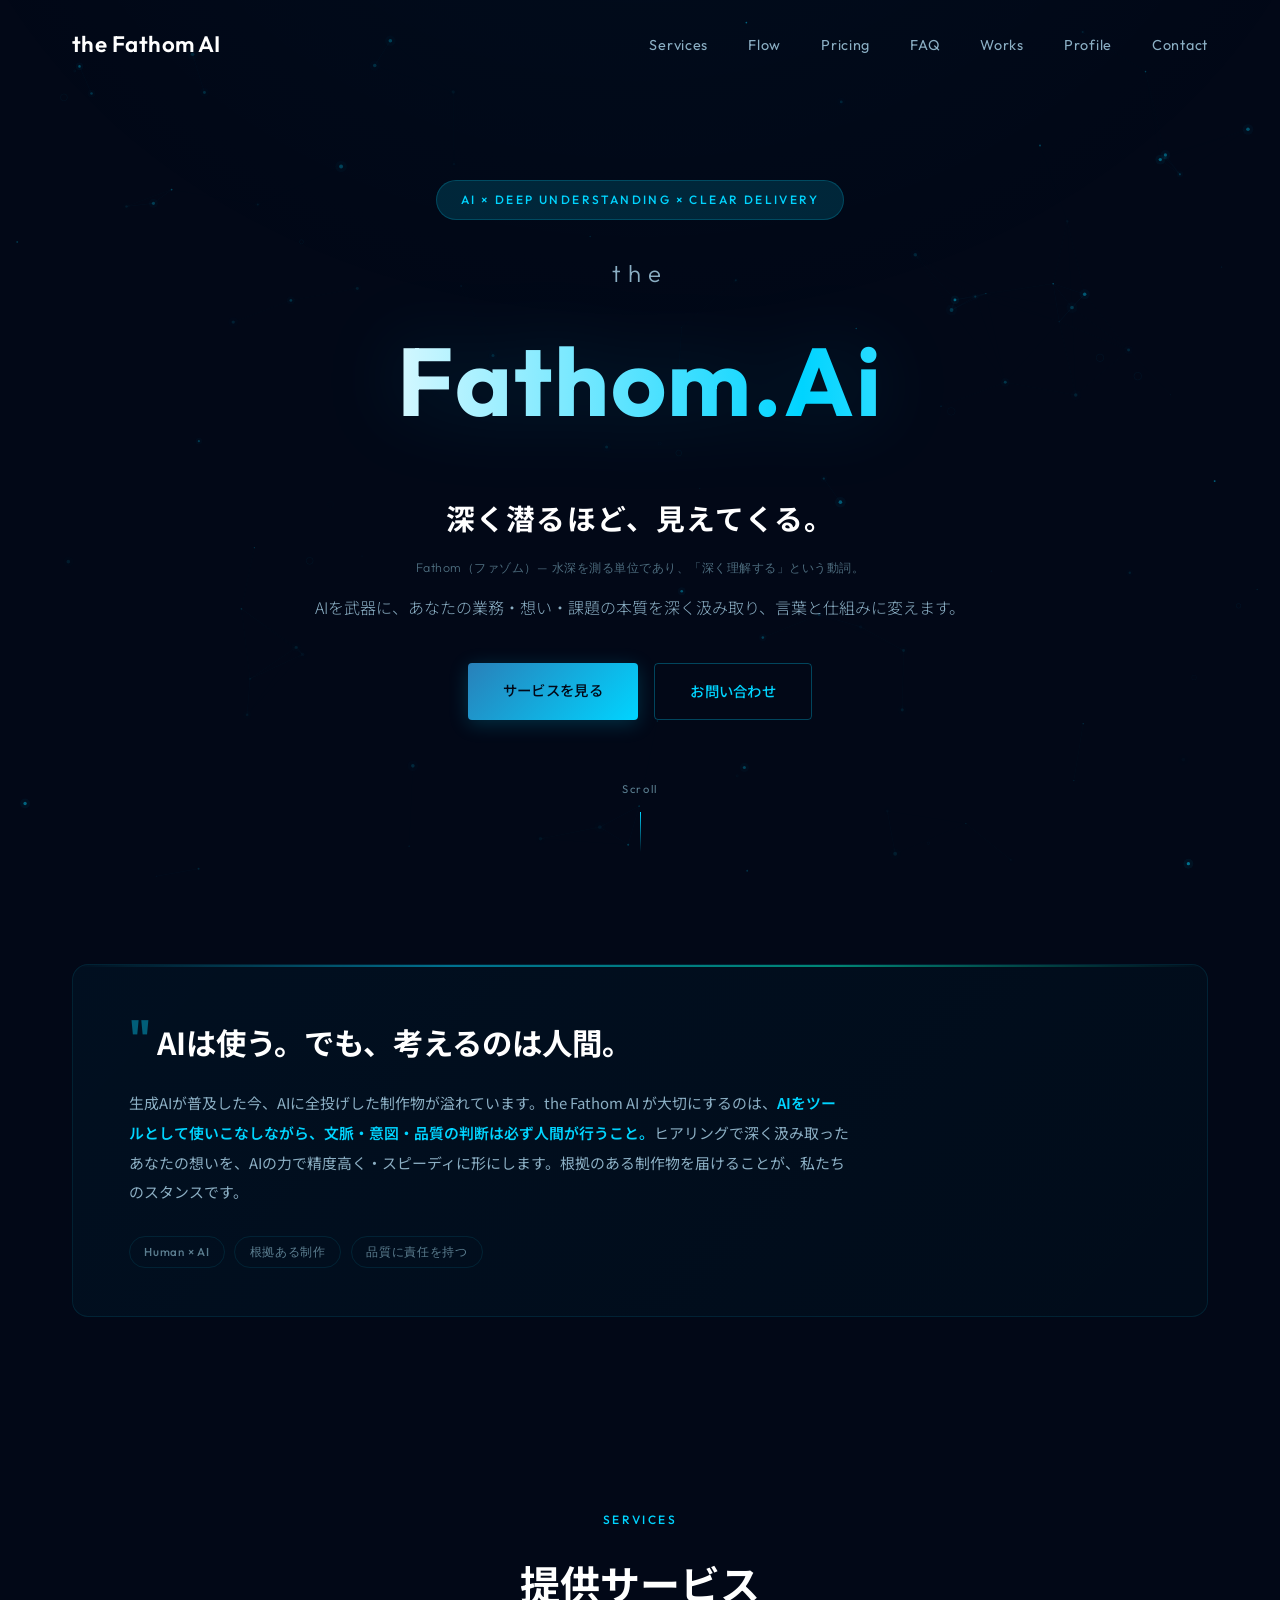
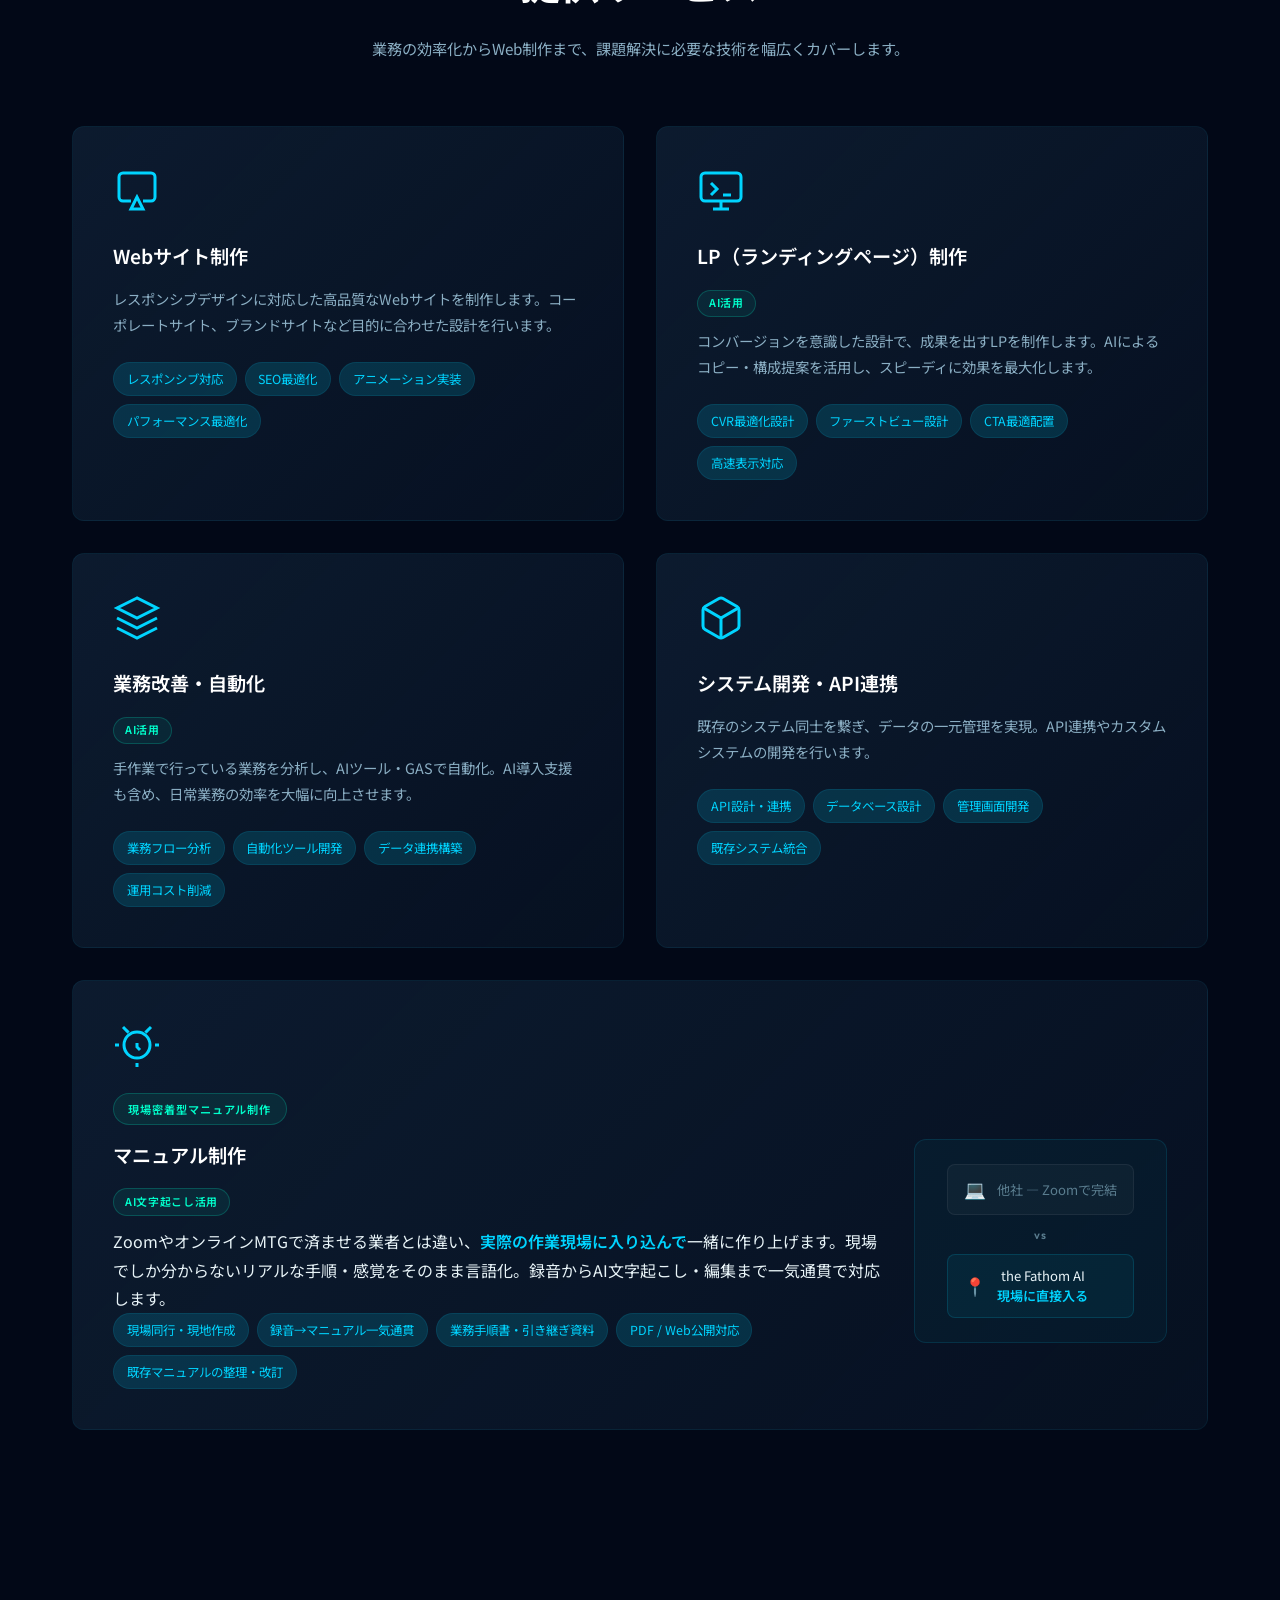
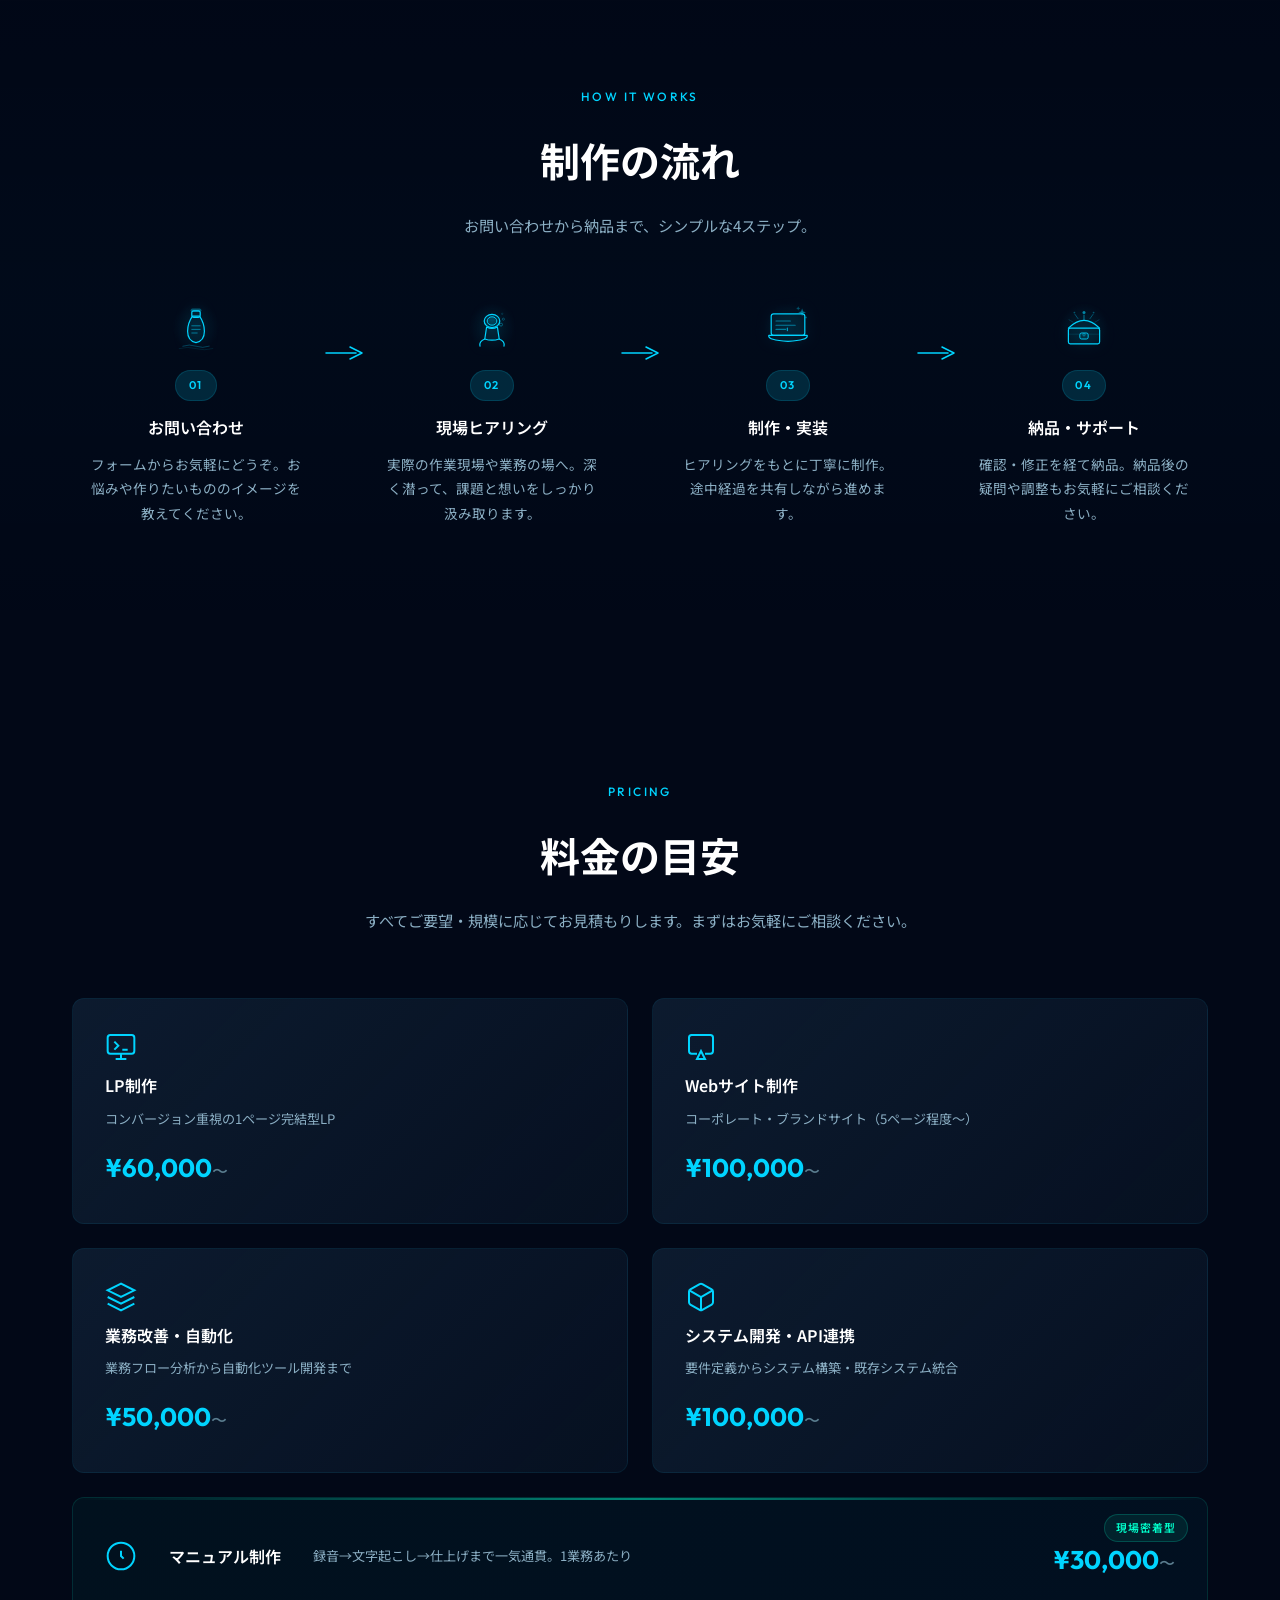
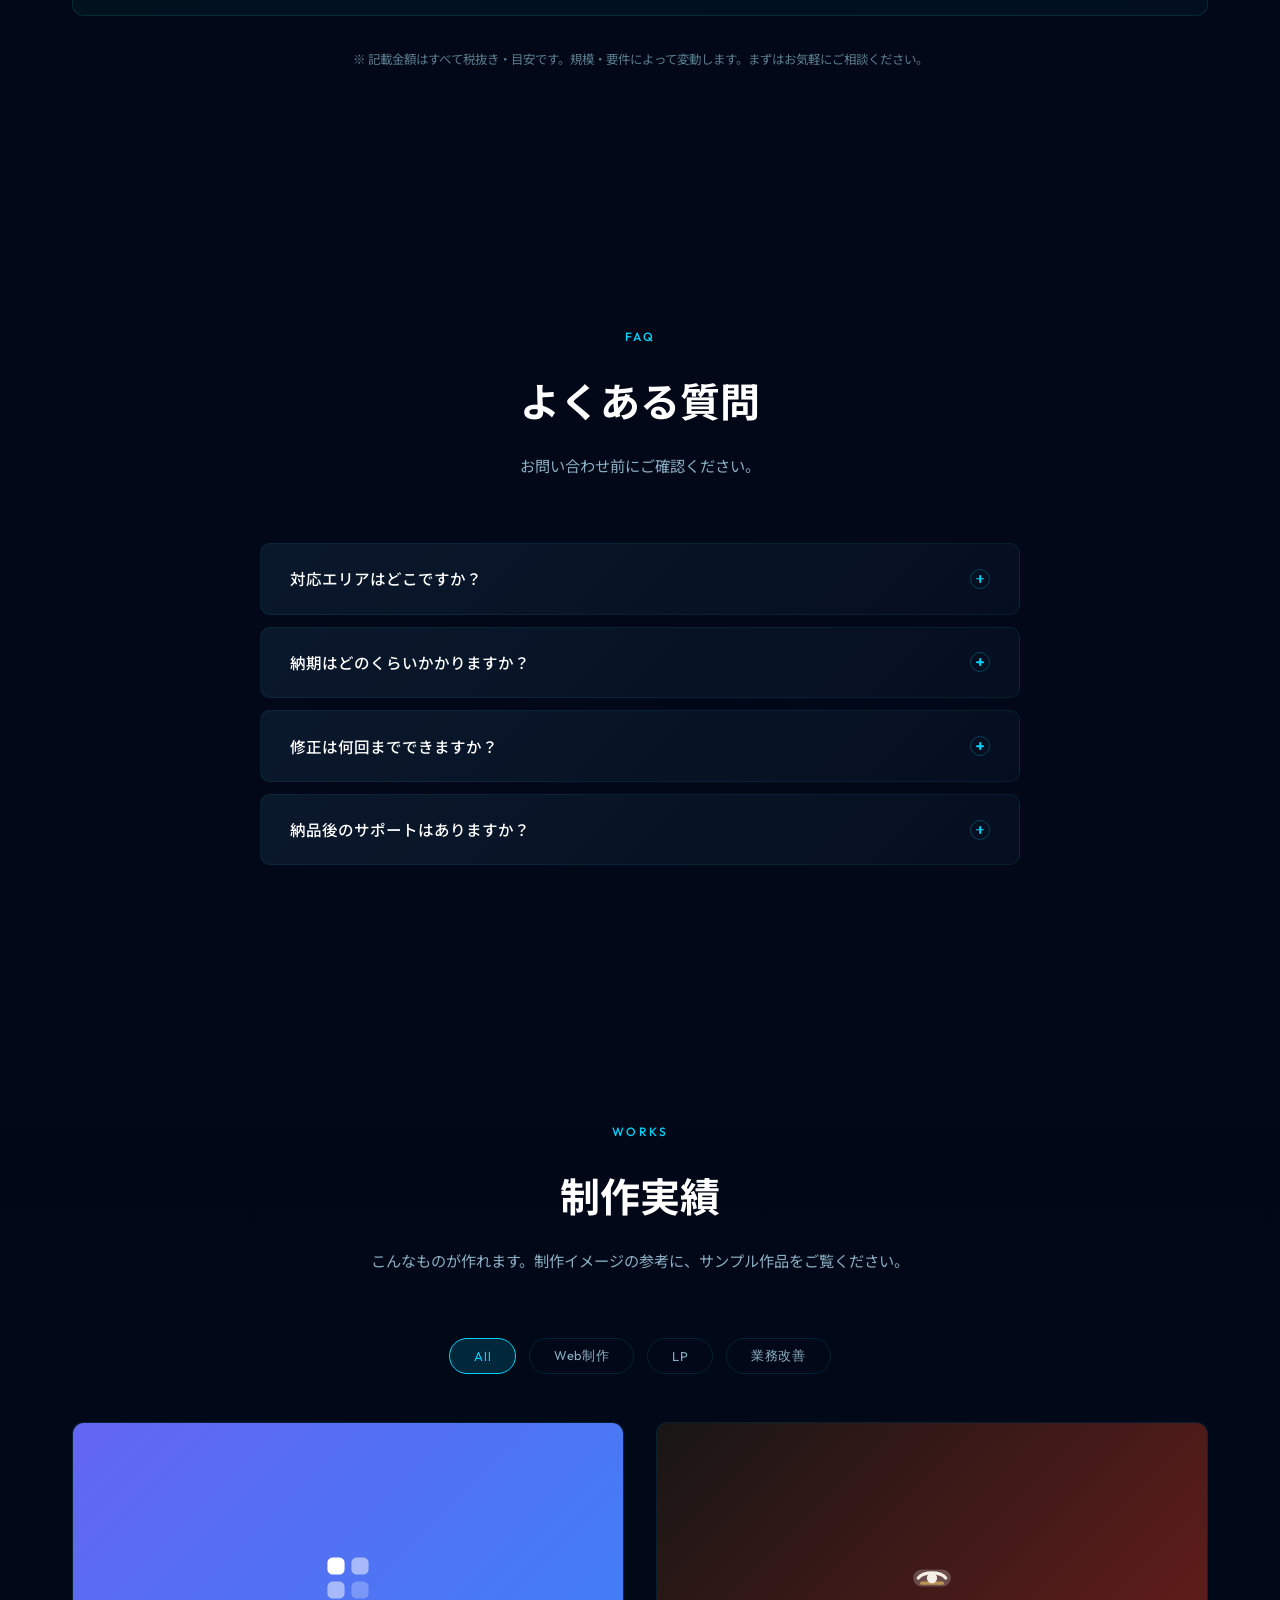
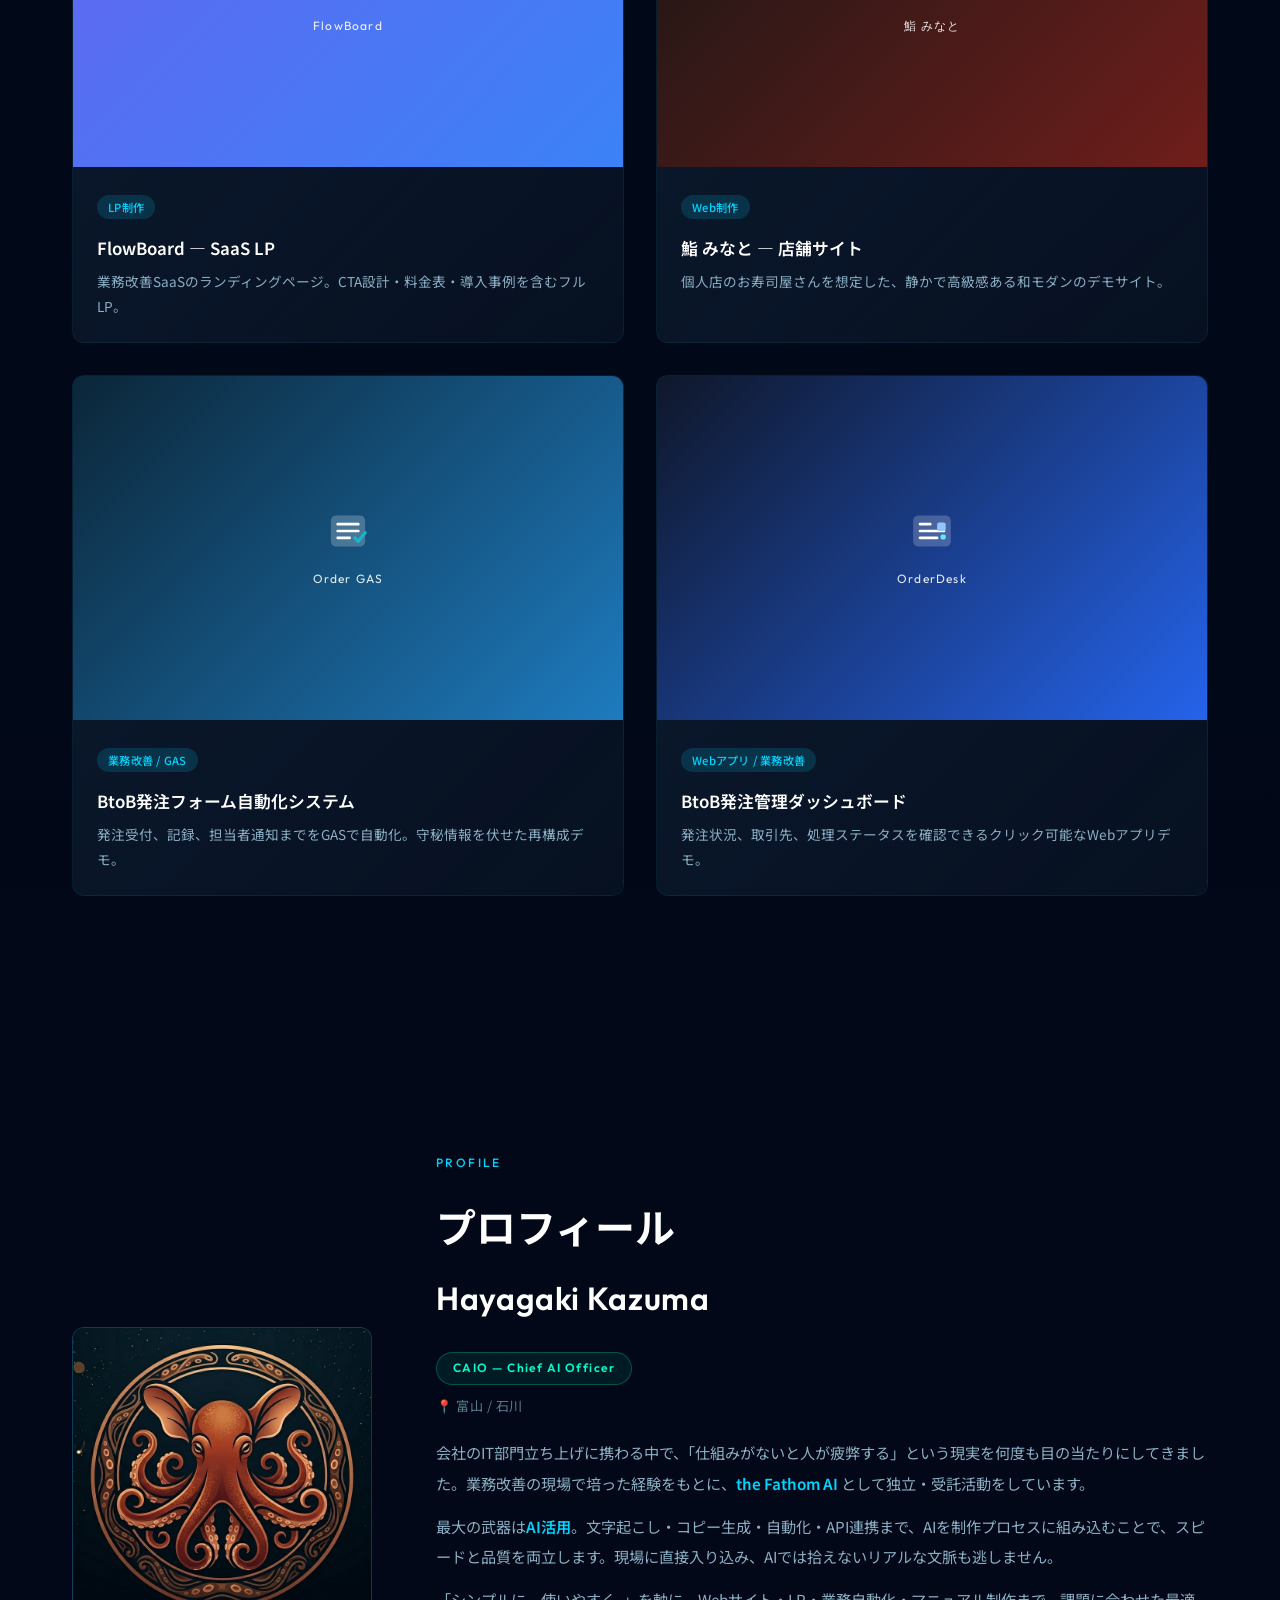
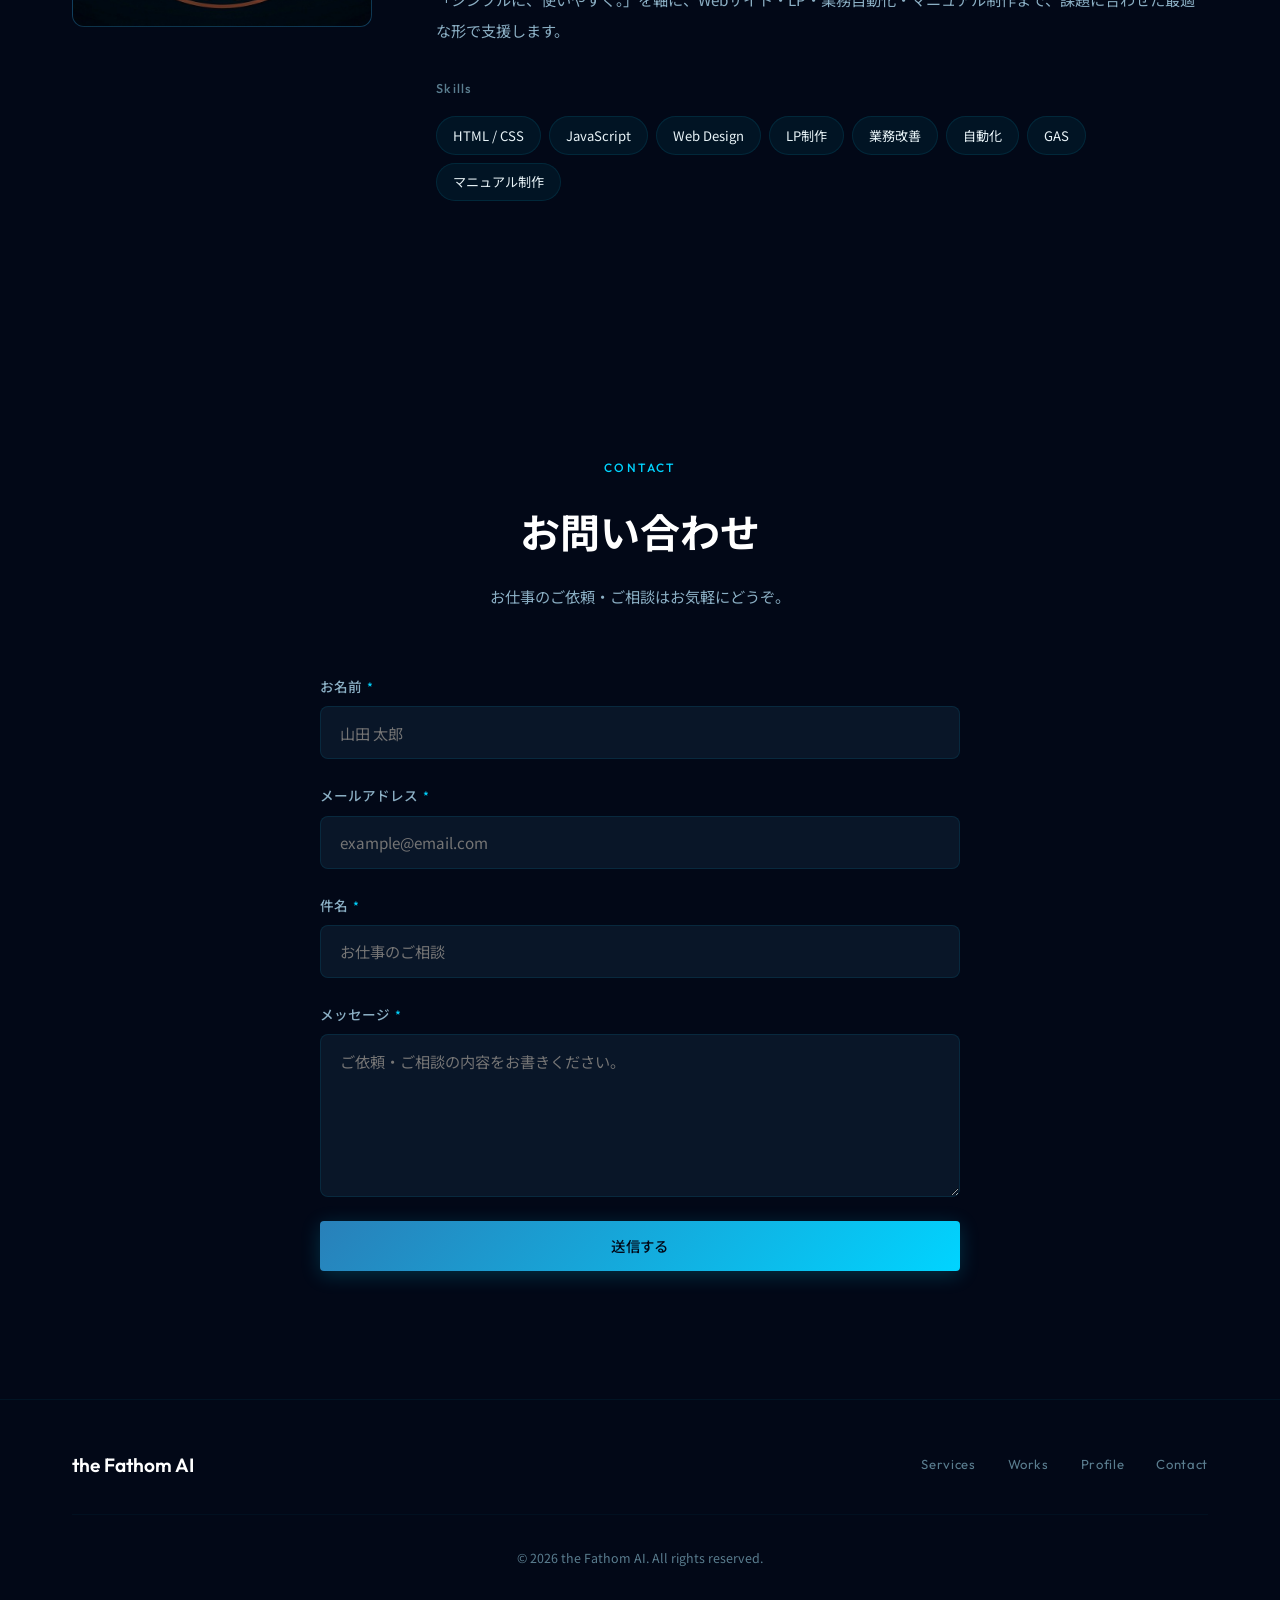
==== index.html @ bbea9008 "Add philosophy section: AI as tool, human judgment" ====
<!DOCTYPE html>
<html lang="ja">
<head>
  <meta charset="UTF-8">
  <meta name="viewport" content="width=device-width, initial-scale=1.0">
  <title>the Fathom AI | Portfolio</title>
  <link rel="icon" type="image/svg+xml" href="favicon.svg">

  <!-- OGP -->
  <meta property="og:title" content="the Fathom AI | Portfolio">
  <meta property="og:description" content="深く潜るほど、見えてくる。業務改善・Web制作・マニュアル制作で、あなたのビジネスの本質を言葉と仕組みに変えます。">
  <meta property="og:image" content="https://umagakiwanko-a11y.github.io/Mysite/ogp.png">
  <meta property="og:url" content="https://umagakiwanko-a11y.github.io/Mysite/">
  <meta property="og:type" content="website">
  <meta property="og:site_name" content="the Fathom AI">
  <meta property="og:locale" content="ja_JP">
  <!-- Twitter Card -->
  <meta name="twitter:card" content="summary_large_image">
  <meta name="twitter:title" content="the Fathom AI | Portfolio">
  <meta name="twitter:description" content="深く潜るほど、見えてくる。業務改善・Web制作・マニュアル制作で、あなたのビジネスの本質を言葉と仕組みに変えます。">
  <meta name="twitter:image" content="https://umagakiwanko-a11y.github.io/Mysite/ogp.png">
  <link rel="stylesheet" href="css/style.css">
  <link rel="preconnect" href="https://fonts.googleapis.com">
  <link rel="preconnect" href="https://fonts.gstatic.com" crossorigin>
  <link href="https://fonts.googleapis.com/css2?family=Noto+Sans+JP:wght@300;400;500;700&family=Outfit:wght@300;400;500;600;700&display=swap" rel="stylesheet">
</head>
<body>
  <canvas id="particle-canvas"></canvas>
  <div class="light-rays"></div>



  <nav class="navbar" id="navbar">
    <div class="nav-container">
      <a href="#hero" class="nav-logo">the Fathom AI</a>
      <button class="nav-toggle" id="navToggle" aria-label="メニュー">
        <span></span><span></span><span></span>
      </button>
      <ul class="nav-menu" id="navMenu">
        <li><a href="#services">Services</a></li>
        <li><a href="#flow">Flow</a></li>
        <li><a href="#pricing">Pricing</a></li>
        <li><a href="#faq">FAQ</a></li>
        <li><a href="#gallery">Works</a></li>
        <li><a href="#profile">Profile</a></li>
        <li><a href="#contact">Contact</a></li>
      </ul>
    </div>
  </nav>

  <section class="hero" id="hero">
    <div class="hero-content">
      <div class="hero-badge">AI &times; Deep Understanding &times; Clear Delivery</div>
      <h1 class="hero-title">
        <span class="title-line">the</span>
        <span class="title-line title-main">Fathom.Ai</span>
      </h1>
      <p class="hero-catch">深く潜るほど、見えてくる。</p>
      <p class="hero-subtitle">
        <span class="hero-definition">Fathom（ファゾム）— 水深を測る単位であり、「深く理解する」という動詞。</span>
        AIを武器に、あなたの業務・想い・課題の本質を深く汲み取り、言葉と仕組みに変えます。
      </p>
      <div class="hero-cta">
        <a href="#services" class="btn btn-primary">サービスを見る</a>
        <a href="#contact" class="btn btn-outline">お問い合わせ</a>
      </div>
    </div>
    <div class="hero-scroll">
      <div class="scroll-indicator">
        <span>Scroll</span>
        <div class="scroll-line"></div>
      </div>
    </div>
  </section>

  <section class="philosophy">
    <div class="container">
      <div class="philosophy-card reveal">
        <div class="philosophy-quote">
          <span class="philosophy-mark">"</span>
          AIは使う。でも、考えるのは人間。
        </div>
        <p class="philosophy-body">
          生成AIが普及した今、AIに全投げした制作物が溢れています。the Fathom AI が大切にするのは、<strong>AIをツールとして使いこなしながら、文脈・意図・品質の判断は必ず人間が行うこと。</strong>ヒアリングで深く汲み取ったあなたの想いを、AIの力で精度高く・スピーディに形にします。根拠のある制作物を届けることが、私たちのスタンスです。
        </p>
        <div class="philosophy-tags">
          <span>Human × AI</span>
          <span>根拠ある制作</span>
          <span>品質に責任を持つ</span>
        </div>
      </div>
    </div>
  </section>

  <section class="services" id="services">
    <div class="container">
      <div class="section-header reveal">
        <span class="section-label">Services</span>
        <h2 class="section-title">提供サービス</h2>
        <p class="section-desc">業務の効率化からWeb制作まで、課題解決に必要な技術を幅広くカバーします。</p>
      </div>

      <div class="services-grid">
        <div class="service-card reveal" data-delay="0">
          <div class="service-icon">
            <svg viewBox="0 0 24 24" fill="none" stroke="currentColor" stroke-width="1.5">
              <path d="M9 17H5a2 2 0 0 1-2-2V5a2 2 0 0 1 2-2h14a2 2 0 0 1 2 2v10a2 2 0 0 1-2 2h-4"/>
              <path d="M12 15l-3 6h6l-3-6z"/>
            </svg>
          </div>
          <h3>Webサイト制作</h3>
          <p>レスポンシブデザインに対応した高品質なWebサイトを制作します。コーポレートサイト、ブランドサイトなど目的に合わせた設計を行います。</p>
          <ul class="service-features">
            <li>レスポンシブ対応</li>
            <li>SEO最適化</li>
            <li>アニメーション実装</li>
            <li>パフォーマンス最適化</li>
          </ul>
        </div>

        <div class="service-card reveal" data-delay="1">
          <div class="service-icon">
            <svg viewBox="0 0 24 24" fill="none" stroke="currentColor" stroke-width="1.5">
              <rect x="2" y="3" width="20" height="14" rx="2"/>
              <path d="M8 21h8"/><path d="M12 17v4"/>
              <path d="M7 8l3 3-3 3"/><path d="M13 14h4"/>
            </svg>
          </div>
          <h3>LP（ランディングページ）制作</h3>
          <span class="ai-badge">AI活用</span>
          <p>コンバージョンを意識した設計で、成果を出すLPを制作します。AIによるコピー・構成提案を活用し、スピーディに効果を最大化します。</p>
          <ul class="service-features">
            <li>CVR最適化設計</li>
            <li>ファーストビュー設計</li>
            <li>CTA最適配置</li>
            <li>高速表示対応</li>
          </ul>
        </div>

        <div class="service-card reveal" data-delay="2">
          <div class="service-icon">
            <svg viewBox="0 0 24 24" fill="none" stroke="currentColor" stroke-width="1.5">
              <path d="M12 2L2 7l10 5 10-5-10-5z"/>
              <path d="M2 17l10 5 10-5"/><path d="M2 12l10 5 10-5"/>
            </svg>
          </div>
          <h3>業務改善・自動化</h3>
          <span class="ai-badge">AI活用</span>
          <p>手作業で行っている業務を分析し、AIツール・GASで自動化。AI導入支援も含め、日常業務の効率を大幅に向上させます。</p>
          <ul class="service-features">
            <li>業務フロー分析</li>
            <li>自動化ツール開発</li>
            <li>データ連携構築</li>
            <li>運用コスト削減</li>
          </ul>
        </div>

        <div class="service-card reveal" data-delay="3">
          <div class="service-icon">
            <svg viewBox="0 0 24 24" fill="none" stroke="currentColor" stroke-width="1.5">
              <path d="M21 16V8a2 2 0 0 0-1-1.73l-7-4a2 2 0 0 0-2 0l-7 4A2 2 0 0 0 3 8v8a2 2 0 0 0 1 1.73l7 4a2 2 0 0 0 2 0l7-4A2 2 0 0 0 21 16z"/>
              <polyline points="3.27 6.96 12 12.01 20.73 6.96"/>
              <line x1="12" y1="22.08" x2="12" y2="12"/>
            </svg>
          </div>
          <h3>システム開発・API連携</h3>
          <p>既存のシステム同士を繋ぎ、データの一元管理を実現。API連携やカスタムシステムの開発を行います。</p>
          <ul class="service-features">
            <li>API設計・連携</li>
            <li>データベース設計</li>
            <li>管理画面開発</li>
            <li>既存システム統合</li>
          </ul>
        </div>

        <div class="service-card service-card--wide reveal" data-delay="4">
          <div class="service-icon">
            <svg viewBox="0 0 24 24" fill="none" stroke="currentColor" stroke-width="1.5">
              <path d="M12 18.5a6.5 6.5 0 1 0 0-13 6.5 6.5 0 0 0 0 13z"/>
              <path d="M12 11v2l1.5 1.5"/>
              <path d="M16.2 5.8L19 3"/>
              <path d="M7.8 5.8L5 3"/>
              <path d="M3 12H1"/>
              <path d="M23 12h-2"/>
              <path d="M12 21v2"/>
            </svg>
          </div>
          <div class="service-card--wide-body">
            <div>
              <div class="onsite-label">現場密着型マニュアル制作</div>
              <h3>マニュアル制作</h3>
              <span class="ai-badge">AI文字起こし活用</span>
              <p>ZoomやオンラインMTGで済ませる業者とは違い、<strong>実際の作業現場に入り込んで</strong>一緒に作り上げます。現場でしか分からないリアルな手順・感覚をそのまま言語化。録音からAI文字起こし・編集まで一気通貫で対応します。</p>
              <ul class="service-features">
                <li>現場同行・現地作成</li>
                <li>録音→マニュアル一気通貫</li>
                <li>業務手順書・引き継ぎ資料</li>
                <li>PDF / Web公開対応</li>
                <li>既存マニュアルの整理・改訂</li>
              </ul>
            </div>
            <div class="service-card--wide-badge">
              <div class="wide-badge-compare">
                <div class="compare-row compare-row--others">
                  <span class="compare-icon">💻</span>
                  <span>他社 — Zoomで完結</span>
                </div>
                <div class="compare-divider">vs</div>
                <div class="compare-row compare-row--us">
                  <span class="compare-icon">📍</span>
                  <span>the Fathom AI<br><strong>現場に直接入る</strong></span>
                </div>
              </div>
            </div>
          </div>
        </div>
      </div>
    </div>
  </section>

  <section class="flow" id="flow">
    <div class="container">
      <div class="section-header reveal">
        <span class="section-label">How it works</span>
        <h2 class="section-title">制作の流れ</h2>
        <p class="section-desc">お問い合わせから納品まで、シンプルな4ステップ。</p>
      </div>
      <div class="flow-steps">

        <div class="flow-step reveal" data-delay="0">
          <div class="flow-illust">
            <svg viewBox="0 0 80 80" fill="none" xmlns="http://www.w3.org/2000/svg">
              <!-- ボトル本体 -->
              <path d="M34 22 Q26 34 26 47 Q26 63 40 66 Q54 63 54 47 Q54 34 46 22 Z" stroke="currentColor" stroke-width="2" stroke-linejoin="round" fill="rgba(0,212,255,0.05)"/>
              <!-- ボトルの首 -->
              <rect x="33" y="13" width="14" height="11" rx="3" stroke="currentColor" stroke-width="2" fill="rgba(0,212,255,0.05)"/>
              <!-- コルク栓 -->
              <rect x="31" y="9" width="18" height="6" rx="3" fill="currentColor" opacity="0.35"/>
              <!-- 手紙の線 -->
              <line x1="33" y1="38" x2="47" y2="38" stroke="currentColor" stroke-width="1.5" stroke-linecap="round" opacity="0.55"/>
              <line x1="33" y1="44" x2="47" y2="44" stroke="currentColor" stroke-width="1.5" stroke-linecap="round" opacity="0.55"/>
              <line x1="33" y1="50" x2="42" y2="50" stroke="currentColor" stroke-width="1.5" stroke-linecap="round" opacity="0.55"/>
              <!-- さざ波 -->
              <path d="M18 72 Q29 68 40 72 Q51 76 62 72" stroke="currentColor" stroke-width="1.5" stroke-linecap="round" opacity="0.3"/>
              <path d="M12 76 Q26 72 40 76 Q54 80 68 76" stroke="currentColor" stroke-width="1.2" stroke-linecap="round" opacity="0.15"/>
            </svg>
          </div>
          <div class="flow-num">01</div>
          <h3 class="flow-title">お問い合わせ</h3>
          <p class="flow-desc">フォームからお気軽にどうぞ。お悩みや作りたいもののイメージを教えてください。</p>
        </div>

        <div class="flow-arrow reveal" data-delay="1" aria-hidden="true">
          <svg viewBox="0 0 40 20" fill="none"><path d="M2 10 H32 M26 4 L38 10 L26 16" stroke="currentColor" stroke-width="1.5" stroke-linecap="round" stroke-linejoin="round"/></svg>
        </div>

        <div class="flow-step reveal" data-delay="1">
          <div class="flow-illust">
            <svg viewBox="0 0 80 80" fill="none" xmlns="http://www.w3.org/2000/svg">
              <!-- マスク -->
              <ellipse cx="40" cy="30" rx="13" ry="11" stroke="currentColor" stroke-width="2" fill="rgba(0,212,255,0.08)"/>
              <ellipse cx="40" cy="30" rx="8" ry="7" stroke="currentColor" stroke-width="1.5" fill="rgba(0,212,255,0.12)"/>
              <!-- 頭 -->
              <circle cx="40" cy="25" r="6" stroke="currentColor" stroke-width="0" fill="rgba(0,212,255,0.06)"/>
              <!-- ボディ -->
              <path d="M31 40 Q40 45 49 40 L52 60 Q40 64 28 60 Z" stroke="currentColor" stroke-width="2" fill="rgba(0,212,255,0.05)" stroke-linejoin="round"/>
              <!-- 左フィン -->
              <path d="M28 60 Q18 64 20 72" stroke="currentColor" stroke-width="2" stroke-linecap="round"/>
              <!-- 右フィン -->
              <path d="M52 60 Q62 64 60 72" stroke="currentColor" stroke-width="2" stroke-linecap="round"/>
              <!-- 泡 -->
              <circle cx="55" cy="36" r="2.5" stroke="currentColor" stroke-width="1.2" opacity="0.5"/>
              <circle cx="59" cy="27" r="1.8" stroke="currentColor" stroke-width="1.2" opacity="0.38"/>
              <circle cx="57" cy="18" r="1.2" stroke="currentColor" stroke-width="1" opacity="0.25"/>
            </svg>
          </div>
          <div class="flow-num">02</div>
          <h3 class="flow-title">現場ヒアリング</h3>
          <p class="flow-desc">実際の作業現場や業務の場へ。深く潜って、課題と想いをしっかり汲み取ります。</p>
        </div>

        <div class="flow-arrow reveal" data-delay="2" aria-hidden="true">
          <svg viewBox="0 0 40 20" fill="none"><path d="M2 10 H32 M26 4 L38 10 L26 16" stroke="currentColor" stroke-width="1.5" stroke-linecap="round" stroke-linejoin="round"/></svg>
        </div>

        <div class="flow-step reveal" data-delay="2">
          <div class="flow-illust">
            <svg viewBox="0 0 80 80" fill="none" xmlns="http://www.w3.org/2000/svg">
              <!-- スクリーン -->
              <rect x="12" y="18" width="56" height="36" rx="4" stroke="currentColor" stroke-width="2" fill="rgba(0,212,255,0.05)"/>
              <!-- コード行 -->
              <line x1="20" y1="30" x2="44" y2="30" stroke="currentColor" stroke-width="1.8" stroke-linecap="round" opacity="0.5"/>
              <line x1="20" y1="37" x2="52" y2="37" stroke="currentColor" stroke-width="1.8" stroke-linecap="round" opacity="0.5"/>
              <line x1="20" y1="44" x2="36" y2="44" stroke="currentColor" stroke-width="1.8" stroke-linecap="round" opacity="0.5"/>
              <!-- カーソル -->
              <rect x="38" y="41" width="2" height="6" rx="1" fill="currentColor" opacity="0.7"/>
              <!-- キーボード台 -->
              <path d="M8 54 L12 54 L68 54 L72 54 Q74 62 40 64 Q6 62 8 54Z" stroke="currentColor" stroke-width="2" fill="rgba(0,212,255,0.03)" stroke-linejoin="round"/>
              <!-- きらめき大 -->
              <path d="M62 14 L63.5 9 L65 14 L70 15.5 L65 17 L63.5 22 L62 17 L57 15.5 Z" fill="currentColor" opacity="0.55"/>
              <!-- きらめき小 -->
              <path d="M56 8 L57 5.5 L58 8 L60.5 9 L58 10 L57 12.5 L56 10 L53.5 9 Z" fill="currentColor" opacity="0.35"/>
              <!-- きらめき点 -->
              <circle cx="70" cy="24" r="1.5" fill="currentColor" opacity="0.4"/>
            </svg>
          </div>
          <div class="flow-num">03</div>
          <h3 class="flow-title">制作・実装</h3>
          <p class="flow-desc">ヒアリングをもとに丁寧に制作。途中経過を共有しながら進めます。</p>
        </div>

        <div class="flow-arrow reveal" data-delay="3" aria-hidden="true">
          <svg viewBox="0 0 40 20" fill="none"><path d="M2 10 H32 M26 4 L38 10 L26 16" stroke="currentColor" stroke-width="1.5" stroke-linecap="round" stroke-linejoin="round"/></svg>
        </div>

        <div class="flow-step reveal" data-delay="3">
          <div class="flow-illust">
            <svg viewBox="0 0 80 80" fill="none" xmlns="http://www.w3.org/2000/svg">
              <!-- 宝箱ふた（開いた状態） -->
              <path d="M14 42 Q40 16 66 42" stroke="currentColor" stroke-width="2" stroke-linecap="round" fill="rgba(0,212,255,0.04)"/>
              <!-- 宝箱本体 -->
              <rect x="14" y="42" width="52" height="26" rx="3" stroke="currentColor" stroke-width="2" fill="rgba(0,212,255,0.05)"/>
              <!-- 箱の中線 -->
              <line x1="14" y1="52" x2="66" y2="52" stroke="currentColor" stroke-width="1" opacity="0.2"/>
              <!-- 鍵前 -->
              <rect x="33" y="50" width="14" height="10" rx="3" stroke="currentColor" stroke-width="1.5" fill="rgba(0,212,255,0.08)"/>
              <circle cx="40" cy="53" r="2" stroke="currentColor" stroke-width="1.2" opacity="0.6"/>
              <!-- 光の放射 -->
              <line x1="40" y1="28" x2="40" y2="20" stroke="currentColor" stroke-width="1.8" stroke-linecap="round" opacity="0.5"/>
              <line x1="50" y1="26" x2="55" y2="19" stroke="currentColor" stroke-width="1.5" stroke-linecap="round" opacity="0.38"/>
              <line x1="30" y1="26" x2="25" y2="19" stroke="currentColor" stroke-width="1.5" stroke-linecap="round" opacity="0.38"/>
              <line x1="58" y1="32" x2="65" y2="28" stroke="currentColor" stroke-width="1.2" stroke-linecap="round" opacity="0.25"/>
              <line x1="22" y1="32" x2="15" y2="28" stroke="currentColor" stroke-width="1.2" stroke-linecap="round" opacity="0.25"/>
              <!-- 輝き -->
              <circle cx="40" cy="16" r="2.5" fill="currentColor" opacity="0.6"/>
              <circle cx="56" cy="16" r="1.5" fill="currentColor" opacity="0.35"/>
              <circle cx="24" cy="16" r="1.5" fill="currentColor" opacity="0.35"/>
            </svg>
          </div>
          <div class="flow-num">04</div>
          <h3 class="flow-title">納品・サポート</h3>
          <p class="flow-desc">確認・修正を経て納品。納品後の疑問や調整もお気軽にご相談ください。</p>
        </div>

      </div>
    </div>
  </section>

  <section class="pricing" id="pricing">
    <div class="container">
      <div class="section-header reveal">
        <span class="section-label">Pricing</span>
        <h2 class="section-title">料金の目安</h2>
        <p class="section-desc">すべてご要望・規模に応じてお見積もりします。まずはお気軽にご相談ください。</p>
      </div>
      <div class="pricing-grid">
        <div class="pricing-card reveal" data-delay="0">
          <div class="pricing-icon">
            <svg viewBox="0 0 24 24" fill="none" stroke="currentColor" stroke-width="1.5">
              <rect x="2" y="3" width="20" height="14" rx="2"/>
              <path d="M8 21h8"/><path d="M12 17v4"/>
              <path d="M7 8l3 3-3 3"/><path d="M13 14h4"/>
            </svg>
          </div>
          <h3>LP制作</h3>
          <p class="pricing-desc">コンバージョン重視の1ページ完結型LP</p>
          <div class="pricing-price">¥60,000<span>〜</span></div>
        </div>

        <div class="pricing-card reveal" data-delay="1">
          <div class="pricing-icon">
            <svg viewBox="0 0 24 24" fill="none" stroke="currentColor" stroke-width="1.5">
              <path d="M9 17H5a2 2 0 0 1-2-2V5a2 2 0 0 1 2-2h14a2 2 0 0 1 2 2v10a2 2 0 0 1-2 2h-4"/>
              <path d="M12 15l-3 6h6l-3-6z"/>
            </svg>
          </div>
          <h3>Webサイト制作</h3>
          <p class="pricing-desc">コーポレート・ブランドサイト（5ページ程度〜）</p>
          <div class="pricing-price">¥100,000<span>〜</span></div>
        </div>

        <div class="pricing-card reveal" data-delay="2">
          <div class="pricing-icon">
            <svg viewBox="0 0 24 24" fill="none" stroke="currentColor" stroke-width="1.5">
              <path d="M12 2L2 7l10 5 10-5-10-5z"/>
              <path d="M2 17l10 5 10-5"/><path d="M2 12l10 5 10-5"/>
            </svg>
          </div>
          <h3>業務改善・自動化</h3>
          <p class="pricing-desc">業務フロー分析から自動化ツール開発まで</p>
          <div class="pricing-price">¥50,000<span>〜</span></div>
        </div>

        <div class="pricing-card reveal" data-delay="3">
          <div class="pricing-icon">
            <svg viewBox="0 0 24 24" fill="none" stroke="currentColor" stroke-width="1.5">
              <path d="M21 16V8a2 2 0 0 0-1-1.73l-7-4a2 2 0 0 0-2 0l-7 4A2 2 0 0 0 3 8v8a2 2 0 0 0 1 1.73l7 4a2 2 0 0 0 2 0l7-4A2 2 0 0 0 21 16z"/>
              <polyline points="3.27 6.96 12 12.01 20.73 6.96"/>
              <line x1="12" y1="22.08" x2="12" y2="12"/>
            </svg>
          </div>
          <h3>システム開発・API連携</h3>
          <p class="pricing-desc">要件定義からシステム構築・既存システム統合</p>
          <div class="pricing-price">¥100,000<span>〜</span></div>
        </div>

        <div class="pricing-card pricing-card--featured reveal" data-delay="4">
          <div class="pricing-featured-label">現場密着型</div>
          <div class="pricing-icon">
            <svg viewBox="0 0 24 24" fill="none" stroke="currentColor" stroke-width="1.5">
              <circle cx="12" cy="12" r="10"/>
              <path d="M12 8v4l2 2"/>
            </svg>
          </div>
          <h3>マニュアル制作</h3>
          <p class="pricing-desc">録音→文字起こし→仕上げまで一気通貫。1業務あたり</p>
          <div class="pricing-price">¥30,000<span>〜</span></div>
        </div>
      </div>
      <p class="pricing-note reveal">※ 記載金額はすべて税抜き・目安です。規模・要件によって変動します。まずはお気軽にご相談ください。</p>
    </div>
  </section>

  <section class="faq" id="faq">
    <div class="container">
      <div class="section-header reveal">
        <span class="section-label">FAQ</span>
        <h2 class="section-title">よくある質問</h2>
        <p class="section-desc">お問い合わせ前にご確認ください。</p>
      </div>
      <div class="faq-list reveal">

        <div class="faq-item">
          <button class="faq-question" aria-expanded="false">
            <span>対応エリアはどこですか？</span>
            <span class="faq-icon" aria-hidden="true"></span>
          </button>
          <div class="faq-answer">
            <p>富山県・石川県を中心に対応しています。現場へのヒアリング・マニュアル制作など、訪問が必要な案件も両県であれば基本的に対応可能です。それ以外のエリアや、Web制作・業務改善などオンラインで完結できる内容については、全国対応しています。まずはお気軽にご相談ください。</p>
          </div>
        </div>

        <div class="faq-item">
          <button class="faq-question" aria-expanded="false">
            <span>納期はどのくらいかかりますか？</span>
            <span class="faq-icon" aria-hidden="true"></span>
          </button>
          <div class="faq-answer">
            <p>目安は<strong>2週間程度</strong>です。まずプロトタイプをすばやく作成し、実際に動かしながら一緒に完成に近づけていくスタイルで進めます。「イメージと違った」をなくすため、早い段階から実物を触っていただくことを大切にしています。規模や要件によって変動しますので、詳しくはご相談ください。</p>
          </div>
        </div>

        <div class="faq-item">
          <button class="faq-question" aria-expanded="false">
            <span>修正は何回までできますか？</span>
            <span class="faq-icon" aria-hidden="true"></span>
          </button>
          <div class="faq-answer">
            <p>制作期間中の機能面の修正は<strong>何度でも対応</strong>します。「やっぱりここを変えたい」「使ってみたら気になった」といったご要望に柔軟に応じます。ただし、当初の要件にない機能の追加・大幅な仕様変更が発生した場合は、別途お見積もりになることがあります。事前にご相談いただければ丁寧にご説明します。</p>
          </div>
        </div>

        <div class="faq-item">
          <button class="faq-question" aria-expanded="false">
            <span>納品後のサポートはありますか？</span>
            <span class="faq-icon" aria-hidden="true"></span>
          </button>
          <div class="faq-answer">
            <p>月額<strong>¥12,000（税込）</strong>の保守サポートプランをご用意しています。納品後のシステム運用・トラブル対応・小規模な調整などをまるごとお任せいただけます。「自分で管理するのは不安」という方にも安心してご利用いただける体制を整えています。</p>
          </div>
        </div>

      </div>
    </div>
  </section>

  <section class="gallery" id="gallery">
    <div class="container">
      <div class="section-header reveal">
        <span class="section-label">Works</span>
        <h2 class="section-title">制作実績</h2>
        <p class="section-desc">こんなものが作れます。制作イメージの参考に、サンプル作品をご覧ください。</p>
      </div>

      <div class="gallery-filter reveal">
        <button class="filter-btn active" data-filter="all">All</button>
        <button class="filter-btn" data-filter="web">Web制作</button>
        <button class="filter-btn" data-filter="lp">LP</button>
        <button class="filter-btn" data-filter="tool">業務改善</button>
      </div>

      <div class="gallery-grid">
        <div class="gallery-item reveal" data-category="lp">
          <a href="works/lp-demo/index.html" class="gallery-link" target="_blank">
            <div class="gallery-thumb">
              <div class="gallery-placeholder" style="background: linear-gradient(135deg, #6366f1, #3b82f6);">
                <svg viewBox="0 0 28 28" fill="none" style="width:48px; height:48px;">
                  <rect x="2" y="2" width="10" height="10" rx="3" fill="#fff"/>
                  <rect x="16" y="2" width="10" height="10" rx="3" fill="#fff" opacity="0.5"/>
                  <rect x="2" y="16" width="10" height="10" rx="3" fill="#fff" opacity="0.5"/>
                  <rect x="16" y="16" width="10" height="10" rx="3" fill="#fff" opacity="0.25"/>
                </svg>
                <span style="color: rgba(255,255,255,0.9);">FlowBoard</span>
              </div>
            </div>
            <div class="gallery-info">
              <span class="gallery-tag">LP制作</span>
              <h3>FlowBoard — SaaS LP</h3>
              <p>業務改善SaaSのランディングページ。CTA設計・料金表・導入事例を含むフルLP。</p>
            </div>
          </a>
        </div>

        <div class="gallery-item reveal" data-category="web">
          <a href="works/sushi-demo/index.html" class="gallery-link" target="_blank">
            <div class="gallery-thumb">
              <div class="gallery-placeholder" style="background: linear-gradient(135deg, #171615, #6f1e1b);">
                <svg viewBox="0 0 28 28" fill="none" style="width:48px; height:48px;">
                  <rect x="3" y="9" width="22" height="10" rx="5" fill="#fff" opacity="0.22"/>
                  <path d="M6 14c3-4 13-4 16 0" stroke="#f4f0e6" stroke-width="1.8" stroke-linecap="round"/>
                  <path d="M8 17h12" stroke="#b99654" stroke-width="1.8" stroke-linecap="round"/>
                  <circle cx="14" cy="14" r="3" fill="#f4f0e6"/>
                </svg>
                <span style="color: rgba(255,255,255,0.9);">鮨 みなと</span>
              </div>
            </div>
            <div class="gallery-info">
              <span class="gallery-tag">Web制作</span>
              <h3>鮨 みなと — 店舗サイト</h3>
              <p>個人店のお寿司屋さんを想定した、静かで高級感ある和モダンのデモサイト。</p>
            </div>
          </a>
        </div>

        <div class="gallery-item reveal" data-category="tool">
          <a href="works/order-form-gas/index.html" class="gallery-link" target="_blank">
            <div class="gallery-thumb">
              <div class="gallery-placeholder" style="background: linear-gradient(135deg, #0b2638, #1e7bbf);">
                <svg viewBox="0 0 28 28" fill="none" style="width:48px; height:48px;">
                  <rect x="4" y="5" width="20" height="18" rx="3" fill="#fff" opacity="0.22"/>
                  <path d="M8 10h12M8 14h12M8 18h7" stroke="#fff" stroke-width="1.6" stroke-linecap="round"/>
                  <path d="M18 18l2 2 4-5" stroke="#18b7c8" stroke-width="1.8" stroke-linecap="round" stroke-linejoin="round"/>
                </svg>
                <span style="color: rgba(255,255,255,0.9);">Order GAS</span>
              </div>
            </div>
            <div class="gallery-info">
              <span class="gallery-tag">業務改善 / GAS</span>
              <h3>BtoB発注フォーム自動化システム</h3>
              <p>発注受付、記録、担当者通知までをGASで自動化。守秘情報を伏せた再構成デモ。</p>
            </div>
          </a>
        </div>

        <div class="gallery-item reveal" data-category="tool">
          <a href="works/order-dashboard-app/index.html" class="gallery-link" target="_blank">
            <div class="gallery-thumb">
              <div class="gallery-placeholder" style="background: linear-gradient(135deg, #0f172a, #2563eb);">
                <svg viewBox="0 0 28 28" fill="none" style="width:48px; height:48px;">
                  <rect x="3" y="5" width="22" height="18" rx="3" fill="#fff" opacity="0.2"/>
                  <path d="M7 10h6M7 14h14M7 18h10" stroke="#fff" stroke-width="1.6" stroke-linecap="round"/>
                  <rect x="17" y="9" width="5" height="5" rx="1.2" fill="#93c5fd"/>
                  <rect x="19" y="16" width="3" height="3" rx="1" fill="#67e8f9"/>
                </svg>
                <span style="color: rgba(255,255,255,0.9);">OrderDesk</span>
              </div>
            </div>
            <div class="gallery-info">
              <span class="gallery-tag">Webアプリ / 業務改善</span>
              <h3>BtoB発注管理ダッシュボード</h3>
              <p>発注状況、取引先、処理ステータスを確認できるクリック可能なWebアプリデモ。</p>
            </div>
          </a>
        </div>
      </div>
    </div>
  </section>

  <section class="profile" id="profile">
    <div class="container">
      <div class="profile-wrapper reveal">
        <div class="profile-image">
          <div class="profile-placeholder">
            <img src="images/profile-hayagaki.png" alt="Hayagaki Kazuma profile image">
          </div>
        </div>
        <div class="profile-content">
          <span class="section-label">Profile</span>
          <h2 class="section-title">プロフィール</h2>
          <h3 class="profile-name">Hayagaki Kazuma</h3>
          <p class="profile-title-badge">CAIO &mdash; Chief AI Officer</p>
          <p class="profile-location">📍 富山 / 石川</p>
          <div class="profile-text">
            <p>会社のIT部門立ち上げに携わる中で、「仕組みがないと人が疲弊する」という現実を何度も目の当たりにしてきました。業務改善の現場で培った経験をもとに、<strong>the Fathom AI</strong> として独立・受託活動をしています。</p>
            <p>最大の武器は<strong>AI活用</strong>。文字起こし・コピー生成・自動化・API連携まで、AIを制作プロセスに組み込むことで、スピードと品質を両立します。現場に直接入り込み、AIでは拾えないリアルな文脈も逃しません。</p>
            <p>「シンプルに、使いやすく。」を軸に、Webサイト・LP・業務自動化・マニュアル制作まで、課題に合わせた最適な形で支援します。</p>
          </div>
          <div class="profile-skills">
            <h3>Skills</h3>
            <div class="skill-tags">
              <span class="skill-tag">HTML / CSS</span>
              <span class="skill-tag">JavaScript</span>
              <span class="skill-tag">Web Design</span>
              <span class="skill-tag">LP制作</span>
              <span class="skill-tag">業務改善</span>
              <span class="skill-tag">自動化</span>
              <span class="skill-tag">GAS</span>
              <span class="skill-tag">マニュアル制作</span>
            </div>
          </div>
        </div>
      </div>
    </div>
  </section>

  <section class="contact" id="contact">
    <div class="container">
      <div class="section-header reveal">
        <span class="section-label">Contact</span>
        <h2 class="section-title">お問い合わせ</h2>
        <p class="section-desc">お仕事のご依頼・ご相談はお気軽にどうぞ。</p>
      </div>
      <div class="contact-wrapper reveal">
        <form class="contact-form" id="contactForm" action="https://formspree.io/f/xzdoqoqp" method="POST" novalidate>
          <div class="form-group">
            <label for="name">お名前 <span class="required">*</span></label>
            <input type="text" id="name" name="name" placeholder="山田 太郎" required>
          </div>
          <div class="form-group">
            <label for="email">メールアドレス <span class="required">*</span></label>
            <input type="email" id="email" name="email" placeholder="example@email.com" required>
          </div>
          <div class="form-group">
            <label for="subject">件名 <span class="required">*</span></label>
            <input type="text" id="subject" name="subject" placeholder="お仕事のご相談" required>
          </div>
          <div class="form-group">
            <label for="message">メッセージ <span class="required">*</span></label>
            <textarea id="message" name="message" rows="6" placeholder="ご依頼・ご相談の内容をお書きください。" required></textarea>
          </div>
          <button type="submit" class="btn btn-primary btn-full" id="submitBtn">送信する</button>
        </form>
        <div class="form-message" id="formMessage" aria-live="polite"></div>
      </div>
    </div>
  </section>

  <footer class="footer">
    <div class="container">
      <div class="footer-content">
        <div class="footer-logo">the Fathom AI</div>
        <div class="footer-links">
          <a href="#services">Services</a>
          <a href="#gallery">Works</a>
          <a href="#profile">Profile</a>
          <a href="#contact">Contact</a>
        </div>
      </div>
      <div class="footer-bottom">
        <p>&copy; 2026 the Fathom AI. All rights reserved.</p>
      </div>
    </div>
  </footer>

  <script src="js/particles.js"></script>
  <script src="js/main.js"></script>
</body>
</html>
---- css/style.css ----
/* ============================================
   the Fathom AI — Deep Sea Portfolio
   ============================================ */

:root {
  --deep-900: #020817;
  --deep-800: #0a1628;
  --deep-700: #0f2035;
  --deep-600: #132d4a;
  --deep-500: #1a3a5c;
  --ocean-400: #1e5a8a;
  --ocean-300: #2980b9;
  --ocean-200: #3498db;
  --ocean-100: #5dade2;
  --glow: #00d4ff;
  --glow-soft: rgba(0, 212, 255, 0.15);
  --glow-mid: rgba(0, 212, 255, 0.3);
  --biolum: #00ffcc;
  --biolum-soft: rgba(0, 255, 204, 0.1);
  --text-primary: #e8f4f8;
  --text-secondary: #8bafc4;
  --text-muted: #5a7d8f;
  --white: #ffffff;
  --font-en: 'Outfit', sans-serif;
  --font-jp: 'Noto Sans JP', sans-serif;
}

*, *::before, *::after {
  margin: 0;
  padding: 0;
  box-sizing: border-box;
}

html {
  scroll-behavior: smooth;
  font-size: 16px;
}

body {
  font-family: var(--font-jp);
  background: var(--deep-900);
  color: var(--text-primary);
  overflow-x: hidden;
  line-height: 1.8;
}

::selection {
  background: var(--glow-mid);
  color: var(--white);
}

/* ---- Particle Canvas ---- */
#particle-canvas {
  position: fixed;
  inset: 0;
  z-index: 0;
  pointer-events: none;
}



/* ---- Light Rays ---- */
.light-rays {
  position: fixed;
  top: -30%;
  left: 50%;
  transform: translateX(-50%);
  width: 120%;
  height: 70%;
  background: radial-gradient(ellipse at 50% 0%, rgba(0, 212, 255, 0.03) 0%, transparent 70%);
  pointer-events: none;
  z-index: 0;
}

/* ---- Container ---- */
.container {
  max-width: 1200px;
  margin: 0 auto;
  padding: 0 2rem;
}

/* ---- Navbar ---- */
.navbar {
  position: fixed;
  top: 0;
  left: 0;
  right: 0;
  z-index: 1000;
  padding: 1.5rem 0;
  transition: all 0.4s cubic-bezier(0.4, 0, 0.2, 1);
}

.navbar.scrolled {
  padding: 0.8rem 0;
  background: rgba(2, 8, 23, 0.85);
  backdrop-filter: blur(20px);
  border-bottom: 1px solid rgba(0, 212, 255, 0.08);
}

.nav-container {
  max-width: 1200px;
  margin: 0 auto;
  padding: 0 2rem;
  display: flex;
  justify-content: space-between;
  align-items: center;
}

.nav-logo {
  font-family: var(--font-en);
  font-size: 1.4rem;
  font-weight: 600;
  color: var(--white);
  text-decoration: none;
  letter-spacing: 0.02em;
  transition: color 0.3s;
}

.nav-logo:hover {
  color: var(--glow);
}

.nav-menu {
  display: flex;
  list-style: none;
  gap: 2.5rem;
}

.nav-menu a {
  font-family: var(--font-en);
  font-size: 0.9rem;
  font-weight: 400;
  color: var(--text-secondary);
  text-decoration: none;
  letter-spacing: 0.05em;
  position: relative;
  transition: color 0.3s;
}

.nav-menu a::after {
  content: '';
  position: absolute;
  bottom: -4px;
  left: 0;
  width: 0;
  height: 1px;
  background: var(--glow);
  transition: width 0.3s;
}

.nav-menu a:hover {
  color: var(--glow);
}

.nav-menu a:hover::after {
  width: 100%;
}

.nav-toggle {
  display: none;
  flex-direction: column;
  gap: 5px;
  background: none;
  border: none;
  cursor: pointer;
  padding: 4px;
}

.nav-toggle span {
  width: 24px;
  height: 2px;
  background: var(--text-primary);
  transition: all 0.3s;
}

/* ---- Buttons ---- */
.btn {
  display: inline-block;
  padding: 0.9rem 2.2rem;
  border-radius: 4px;
  font-family: var(--font-jp);
  font-size: 0.9rem;
  font-weight: 500;
  text-decoration: none;
  transition: all 0.3s cubic-bezier(0.4, 0, 0.2, 1);
  cursor: pointer;
  letter-spacing: 0.02em;
}

.btn-primary {
  background: linear-gradient(135deg, var(--ocean-300), var(--glow));
  color: var(--deep-900);
  border: none;
  box-shadow: 0 4px 20px rgba(0, 212, 255, 0.2);
}

.btn-primary:hover {
  box-shadow: 0 6px 30px rgba(0, 212, 255, 0.35);
  transform: translateY(-2px);
}

.btn-outline {
  background: transparent;
  color: var(--glow);
  border: 1px solid rgba(0, 212, 255, 0.3);
}

.btn-outline:hover {
  background: var(--glow-soft);
  border-color: var(--glow);
  transform: translateY(-2px);
}

.btn-full {
  width: 100%;
  text-align: center;
}

/* ---- Hero ---- */
.hero {
  position: relative;
  min-height: 100vh;
  display: flex;
  flex-direction: column;
  justify-content: center;
  align-items: center;
  text-align: center;
  z-index: 1;
  padding: 0 2rem;
}

.hero-content {
  max-width: 800px;
}

.hero-badge {
  display: inline-block;
  font-family: var(--font-en);
  font-size: 0.75rem;
  font-weight: 500;
  letter-spacing: 0.2em;
  text-transform: uppercase;
  color: var(--glow);
  border: 1px solid rgba(0, 212, 255, 0.2);
  padding: 0.5rem 1.5rem;
  border-radius: 50px;
  margin-bottom: 2rem;
  background: var(--glow-soft);
  animation: fadeInUp 1s ease 0.2s both;
}

.hero-title {
  font-family: var(--font-en);
  margin-bottom: 1.5rem;
}

.title-line {
  display: block;
  font-size: 1.5rem;
  font-weight: 300;
  color: var(--text-secondary);
  letter-spacing: 0.3em;
}

.title-main {
  font-size: clamp(3rem, 8vw, 6rem);
  font-weight: 700;
  color: var(--white);
  letter-spacing: 0.02em;
  background: linear-gradient(
    90deg,
    var(--white) 0%,
    var(--glow) 25%,
    var(--white) 50%,
    var(--ocean-100) 75%,
    var(--white) 100%
  );
  background-size: 300% 100%;
  -webkit-background-clip: text;
  -webkit-text-fill-color: transparent;
  background-clip: text;
  animation: fadeInUp 1s ease 0.4s both, titleWave 16s ease-in-out infinite 1.5s;
  filter: drop-shadow(0 0 40px rgba(0, 212, 255, 0.15));
}

.hero-catch {
  font-size: clamp(1.3rem, 3vw, 1.8rem);
  font-weight: 700;
  color: var(--white);
  letter-spacing: 0.04em;
  margin-bottom: 0.8rem;
  animation: fadeInUp 1s ease 0.55s both;
}

.hero-subtitle {
  font-size: 1.0rem;
  color: var(--text-secondary);
  font-weight: 300;
  line-height: 2;
  margin-bottom: 2.5rem;
  animation: fadeInUp 1s ease 0.7s both;
}

.hero-definition {
  display: block;
  font-size: 0.78rem;
  font-family: var(--font-en);
  color: var(--text-muted);
  letter-spacing: 0.04em;
  margin-bottom: 0.6rem;
  opacity: 0.85;
}

.hero-cta {
  display: flex;
  gap: 1rem;
  justify-content: center;
  flex-wrap: wrap;
  animation: fadeInUp 1s ease 0.8s both;
}

.hero-scroll {
  position: absolute;
  bottom: 3rem;
  animation: fadeInUp 1s ease 1.2s both;
}

.scroll-indicator {
  display: flex;
  flex-direction: column;
  align-items: center;
  gap: 0.8rem;
}

.scroll-indicator span {
  font-family: var(--font-en);
  font-size: 0.7rem;
  letter-spacing: 0.15em;
  color: var(--text-muted);
}

.scroll-line {
  width: 1px;
  height: 40px;
  background: linear-gradient(to bottom, var(--glow), transparent);
  animation: scrollPulse 2s ease-in-out infinite;
}

/* ---- Section Common ---- */
.section-header {
  text-align: center;
  margin-bottom: 4rem;
}

.section-label {
  font-family: var(--font-en);
  font-size: 0.75rem;
  font-weight: 500;
  letter-spacing: 0.2em;
  text-transform: uppercase;
  color: var(--glow);
  display: block;
  margin-bottom: 1rem;
}

.section-title {
  font-family: var(--font-jp);
  font-size: clamp(1.8rem, 4vw, 2.5rem);
  font-weight: 700;
  color: var(--white);
  margin-bottom: 1rem;
}

.section-desc {
  font-size: 0.95rem;
  color: var(--text-secondary);
  max-width: 600px;
  margin: 0 auto;
}

/* ---- Philosophy ---- */
.philosophy {
  position: relative;
  z-index: 1;
  padding: 4rem 0;
}

.philosophy-card {
  border: 1px solid rgba(0, 212, 255, 0.1);
  border-radius: 16px;
  padding: 3rem 3.5rem;
  background: linear-gradient(135deg, rgba(0, 212, 255, 0.04), rgba(0, 255, 204, 0.02));
  position: relative;
  overflow: hidden;
}

.philosophy-card::before {
  content: '';
  position: absolute;
  top: 0; left: 0; right: 0;
  height: 2px;
  background: linear-gradient(90deg, transparent, var(--glow), var(--biolum), transparent);
  opacity: 0.5;
}

.philosophy-quote {
  font-family: var(--font-jp);
  font-size: clamp(1.3rem, 3vw, 1.9rem);
  font-weight: 700;
  color: var(--white);
  line-height: 1.5;
  margin-bottom: 1.4rem;
  display: flex;
  align-items: baseline;
  gap: 0.4rem;
}

.philosophy-mark {
  font-family: var(--font-en);
  font-size: 3rem;
  font-weight: 700;
  color: var(--glow);
  opacity: 0.4;
  line-height: 1;
  flex-shrink: 0;
}

.philosophy-body {
  font-size: 0.93rem;
  color: var(--text-secondary);
  line-height: 2;
  max-width: 720px;
  margin-bottom: 1.8rem;
}

.philosophy-body strong {
  color: var(--glow);
  font-weight: 600;
}

.philosophy-tags {
  display: flex;
  flex-wrap: wrap;
  gap: 0.6rem;
}

.philosophy-tags span {
  font-family: var(--font-en);
  font-size: 0.72rem;
  font-weight: 500;
  letter-spacing: 0.06em;
  color: var(--text-muted);
  border: 1px solid rgba(0, 212, 255, 0.1);
  padding: 0.3rem 0.9rem;
  border-radius: 50px;
}

@media (max-width: 640px) {
  .philosophy-card {
    padding: 2rem 1.5rem;
  }
}

/* ---- Services ---- */
.services {
  position: relative;
  z-index: 1;
  padding: 8rem 0;
}

.services-grid {
  display: grid;
  grid-template-columns: repeat(2, 1fr);
  gap: 2rem;
}

.service-card {
  background: linear-gradient(135deg, rgba(15, 32, 53, 0.8), rgba(10, 22, 40, 0.6));
  border: 1px solid rgba(0, 212, 255, 0.06);
  border-radius: 12px;
  padding: 2.5rem;
  transition: all 0.4s cubic-bezier(0.4, 0, 0.2, 1);
  position: relative;
  overflow: hidden;
}

.service-card::before {
  content: '';
  position: absolute;
  top: 0;
  left: 0;
  right: 0;
  height: 2px;
  background: linear-gradient(90deg, transparent, var(--glow), transparent);
  opacity: 0;
  transition: opacity 0.4s;
}

.service-card:hover {
  transform: translateY(-4px);
  border-color: rgba(0, 212, 255, 0.15);
  box-shadow: 0 20px 60px rgba(0, 0, 0, 0.3), 0 0 40px rgba(0, 212, 255, 0.05);
}

.service-card:hover::before {
  opacity: 1;
}

.service-icon {
  width: 48px;
  height: 48px;
  margin-bottom: 1.5rem;
  color: var(--glow);
}

.service-icon svg {
  width: 100%;
  height: 100%;
}

.service-card h3 {
  font-size: 1.2rem;
  font-weight: 600;
  margin-bottom: 0.8rem;
  color: var(--white);
}

.service-card > p {
  font-size: 0.9rem;
  color: var(--text-secondary);
  line-height: 1.8;
  margin-bottom: 1.5rem;
}

.service-features {
  list-style: none;
  display: flex;
  flex-wrap: wrap;
  gap: 0.5rem;
}

.service-features li {
  font-size: 0.78rem;
  color: var(--glow);
  background: var(--glow-soft);
  padding: 0.3rem 0.8rem;
  border-radius: 50px;
  border: 1px solid rgba(0, 212, 255, 0.1);
}

/* ---- Service card wide (5th card) ---- */
.service-card--wide {
  grid-column: 1 / -1;
}

.service-card--wide-body {
  display: flex;
  align-items: center;
  justify-content: space-between;
  gap: 2rem;
}

.service-card--wide-body > div:first-child {
  flex: 1;
}

.service-card--wide-badge {
  flex-shrink: 0;
  display: flex;
  flex-direction: column;
  align-items: center;
  gap: 0.6rem;
  padding: 1.5rem 2rem;
  border: 1px solid rgba(0, 212, 255, 0.12);
  border-radius: 12px;
  background: rgba(0, 212, 255, 0.04);
  text-align: center;
}

.onsite-label {
  display: inline-block;
  font-size: 0.7rem;
  font-weight: 600;
  letter-spacing: 0.08em;
  color: var(--biolum);
  background: rgba(0, 255, 204, 0.08);
  border: 1px solid rgba(0, 255, 204, 0.2);
  padding: 0.3rem 0.9rem;
  border-radius: 50px;
  margin-bottom: 0.8rem;
}

.service-card--wide h3 {
  margin-bottom: 0.8rem;
}

.service-card--wide strong {
  color: var(--glow);
  font-weight: 600;
}

.wide-badge-compare {
  display: flex;
  flex-direction: column;
  gap: 0.6rem;
  min-width: 180px;
}

.compare-row {
  display: flex;
  align-items: center;
  gap: 0.7rem;
  font-size: 0.82rem;
  padding: 0.7rem 1rem;
  border-radius: 8px;
  line-height: 1.5;
}

.compare-row--others {
  background: rgba(255, 255, 255, 0.03);
  border: 1px solid rgba(255, 255, 255, 0.06);
  color: var(--text-muted);
}

.compare-row--us {
  background: rgba(0, 212, 255, 0.06);
  border: 1px solid rgba(0, 212, 255, 0.15);
  color: var(--text-primary);
}

.compare-row--us strong {
  color: var(--glow);
}

.compare-icon {
  font-size: 1.1rem;
  flex-shrink: 0;
}

.compare-divider {
  text-align: center;
  font-family: var(--font-en);
  font-size: 0.7rem;
  font-weight: 600;
  letter-spacing: 0.1em;
  color: var(--text-muted);
}

/* ---- Flow ---- */
.flow {
  position: relative;
  z-index: 1;
  padding: 8rem 0;
  background: linear-gradient(180deg, transparent, rgba(0, 212, 255, 0.015), transparent);
}

.flow-steps {
  display: flex;
  align-items: flex-start;
  gap: 0;
}

.flow-step {
  flex: 1;
  display: flex;
  flex-direction: column;
  align-items: center;
  text-align: center;
  padding: 0 1rem;
}

.flow-illust {
  width: 48px;
  height: 48px;
  color: var(--glow);
  margin-bottom: 1.2rem;
  position: relative;
  display: flex;
  align-items: center;
  justify-content: center;
}

.flow-illust::before {
  content: '';
  position: absolute;
  inset: 0;
  border-radius: 50%;
  background: radial-gradient(circle, rgba(0,212,255,0.07) 0%, transparent 70%);
}

.flow-illust svg {
  width: 48px;
  height: 48px;
  filter: drop-shadow(0 0 8px rgba(0, 212, 255, 0.2));
  transition: filter 0.3s, transform 0.3s;
}

.flow-step:hover .flow-illust svg {
  filter: drop-shadow(0 0 16px rgba(0, 212, 255, 0.4));
  transform: translateY(-4px);
}

.flow-num {
  font-family: var(--font-en);
  font-size: 0.7rem;
  font-weight: 600;
  letter-spacing: 0.15em;
  color: var(--glow);
  background: var(--glow-soft);
  border: 1px solid rgba(0, 212, 255, 0.15);
  padding: 0.25rem 0.8rem;
  border-radius: 50px;
  margin-bottom: 0.8rem;
}

.flow-title {
  font-size: 1rem;
  font-weight: 600;
  color: var(--white);
  margin-bottom: 0.6rem;
}

.flow-desc {
  font-size: 0.85rem;
  color: var(--text-secondary);
  line-height: 1.8;
}

.flow-arrow {
  flex-shrink: 0;
  width: 48px;
  color: var(--glow);
  opacity: 0.3;
  padding-top: 40px;
  display: flex;
  align-items: center;
  justify-content: center;
}

.flow-arrow svg {
  width: 40px;
  height: 20px;
}

@media (max-width: 900px) {
  .flow-steps {
    flex-direction: column;
    align-items: center;
    gap: 0;
  }

  .flow-step {
    width: 100%;
    max-width: 360px;
    padding: 1.5rem 1rem;
  }

  .flow-arrow {
    padding-top: 0;
    transform: rotate(90deg);
    width: auto;
    height: 36px;
  }
}

/* ---- Pricing ---- */
.pricing {
  position: relative;
  z-index: 1;
  padding: 8rem 0;
}

.pricing-grid {
  display: grid;
  grid-template-columns: repeat(2, 1fr);
  gap: 1.5rem;
  margin-bottom: 2rem;
}

.pricing-card {
  background: linear-gradient(135deg, rgba(15, 32, 53, 0.8), rgba(10, 22, 40, 0.6));
  border: 1px solid rgba(0, 212, 255, 0.07);
  border-radius: 12px;
  padding: 2rem;
  display: flex;
  flex-direction: column;
  gap: 0.5rem;
  position: relative;
  overflow: hidden;
  transition: all 0.4s cubic-bezier(0.4, 0, 0.2, 1);
}

.pricing-card::before {
  content: '';
  position: absolute;
  top: 0; left: 0; right: 0;
  height: 2px;
  background: linear-gradient(90deg, transparent, var(--glow), transparent);
  opacity: 0;
  transition: opacity 0.4s;
}

.pricing-card:hover {
  border-color: rgba(0, 212, 255, 0.15);
  transform: translateY(-3px);
  box-shadow: 0 16px 48px rgba(0, 0, 0, 0.25), 0 0 30px rgba(0, 212, 255, 0.04);
}

.pricing-card:hover::before {
  opacity: 1;
}

.pricing-card--featured {
  grid-column: 1 / -1;
  flex-direction: row;
  align-items: center;
  gap: 2rem;
  border-color: rgba(0, 255, 204, 0.12);
  background: linear-gradient(135deg, rgba(0, 255, 204, 0.04), rgba(0, 212, 255, 0.04));
}

.pricing-card--featured::before {
  background: linear-gradient(90deg, transparent, var(--biolum), transparent);
  opacity: 0.5;
}

.pricing-card--featured h3,
.pricing-card--featured .pricing-price {
  flex-shrink: 0;
}

.pricing-card--featured .pricing-desc {
  flex: 1;
}

.pricing-featured-label {
  position: absolute;
  top: 1rem;
  right: 1.2rem;
  font-size: 0.68rem;
  font-weight: 600;
  letter-spacing: 0.08em;
  color: var(--biolum);
  background: rgba(0, 255, 204, 0.08);
  border: 1px solid rgba(0, 255, 204, 0.2);
  padding: 0.2rem 0.7rem;
  border-radius: 50px;
}

.pricing-icon {
  width: 32px;
  height: 32px;
  color: var(--glow);
  flex-shrink: 0;
}

.pricing-icon svg {
  width: 100%;
  height: 100%;
}

.pricing-card h3 {
  font-size: 1rem;
  font-weight: 600;
  color: var(--white);
}

.pricing-desc {
  font-size: 0.82rem;
  color: var(--text-secondary);
  line-height: 1.7;
}

.pricing-price {
  font-family: var(--font-en);
  font-size: 1.6rem;
  font-weight: 700;
  color: var(--glow);
  margin-top: 0.4rem;
}

.pricing-price span {
  font-size: 1rem;
  font-weight: 400;
  color: var(--text-muted);
}

.pricing-note {
  text-align: center;
  font-size: 0.78rem;
  color: var(--text-muted);
  line-height: 1.8;
}

@media (max-width: 640px) {
  .pricing-grid {
    grid-template-columns: 1fr;
  }

  .pricing-card--featured {
    flex-direction: column;
    align-items: flex-start;
    gap: 0.5rem;
  }
}

/* ---- FAQ ---- */
.faq {
  position: relative;
  z-index: 1;
  padding: 8rem 0;
}

.faq-list {
  max-width: 760px;
  margin: 0 auto;
  display: flex;
  flex-direction: column;
  gap: 0.75rem;
}

.faq-item {
  border: 1px solid rgba(0, 212, 255, 0.08);
  border-radius: 10px;
  background: linear-gradient(135deg, rgba(15, 32, 53, 0.7), rgba(10, 22, 40, 0.5));
  overflow: hidden;
  transition: border-color 0.3s;
}

.faq-item:has(.faq-question[aria-expanded="true"]) {
  border-color: rgba(0, 212, 255, 0.18);
}

.faq-question {
  width: 100%;
  display: flex;
  justify-content: space-between;
  align-items: center;
  gap: 1rem;
  padding: 1.4rem 1.8rem;
  background: none;
  border: none;
  cursor: pointer;
  text-align: left;
  color: var(--white);
  font-family: var(--font-jp);
  font-size: 0.97rem;
  font-weight: 500;
  line-height: 1.6;
  transition: color 0.3s;
}

.faq-question:hover {
  color: var(--glow);
}

.faq-icon {
  flex-shrink: 0;
  width: 20px;
  height: 20px;
  border-radius: 50%;
  border: 1px solid rgba(0, 212, 255, 0.25);
  position: relative;
  transition: all 0.35s cubic-bezier(0.4, 0, 0.2, 1);
}

.faq-icon::before,
.faq-icon::after {
  content: '';
  position: absolute;
  background: var(--glow);
  border-radius: 2px;
  transition: all 0.35s cubic-bezier(0.4, 0, 0.2, 1);
}

.faq-icon::before {
  width: 8px; height: 1.5px;
  top: 50%; left: 50%;
  transform: translate(-50%, -50%);
}

.faq-icon::after {
  width: 1.5px; height: 8px;
  top: 50%; left: 50%;
  transform: translate(-50%, -50%);
}

.faq-question[aria-expanded="true"] .faq-icon {
  background: rgba(0, 212, 255, 0.1);
  border-color: var(--glow);
}

.faq-question[aria-expanded="true"] .faq-icon::after {
  transform: translate(-50%, -50%) rotate(90deg);
  opacity: 0;
}

.faq-answer {
  max-height: 0;
  overflow: hidden;
  transition: max-height 0.4s cubic-bezier(0.4, 0, 0.2, 1);
}

.faq-answer p {
  padding: 0 1.8rem 1.6rem;
  font-size: 0.9rem;
  color: var(--text-secondary);
  line-height: 2;
}

.faq-answer strong {
  color: var(--glow);
  font-weight: 600;
}

/* ---- Gallery ---- */
.gallery {
  position: relative;
  z-index: 1;
  padding: 8rem 0;
  background: linear-gradient(180deg, transparent, rgba(0, 212, 255, 0.01), transparent);
}

.gallery-filter {
  display: flex;
  justify-content: center;
  gap: 0.8rem;
  margin-bottom: 3rem;
  flex-wrap: wrap;
}

.filter-btn {
  font-family: var(--font-en);
  font-size: 0.8rem;
  font-weight: 400;
  letter-spacing: 0.05em;
  padding: 0.5rem 1.5rem;
  border: 1px solid rgba(0, 212, 255, 0.12);
  border-radius: 50px;
  background: transparent;
  color: var(--text-secondary);
  cursor: pointer;
  transition: all 0.3s;
}

.filter-btn:hover,
.filter-btn.active {
  background: var(--glow-soft);
  border-color: var(--glow);
  color: var(--glow);
}

.gallery-link {
  text-decoration: none;
  color: inherit;
  display: block;
}

.gallery-grid {
  display: grid;
  grid-template-columns: repeat(2, 1fr);
  gap: 2rem;
}

.gallery-item {
  border-radius: 12px;
  overflow: hidden;
  background: linear-gradient(135deg, rgba(15, 32, 53, 0.8), rgba(10, 22, 40, 0.6));
  border: 1px solid rgba(0, 212, 255, 0.06);
  transition: all 0.4s cubic-bezier(0.4, 0, 0.2, 1);
}

.gallery-item:hover {
  transform: translateY(-4px);
  border-color: rgba(0, 212, 255, 0.15);
  box-shadow: 0 20px 60px rgba(0, 0, 0, 0.3);
}

.gallery-thumb {
  aspect-ratio: 16/10;
  overflow: hidden;
  position: relative;
}

.gallery-thumb img {
  width: 100%;
  height: 100%;
  object-fit: cover;
  transition: transform 0.6s;
}

.gallery-item:hover .gallery-thumb img {
  transform: scale(1.05);
}

.gallery-placeholder {
  width: 100%;
  height: 100%;
  display: flex;
  flex-direction: column;
  align-items: center;
  justify-content: center;
  gap: 0.8rem;
  background: linear-gradient(135deg, var(--deep-700), var(--deep-800));
}

.gallery-placeholder svg {
  width: 40px;
  height: 40px;
  color: var(--text-muted);
}

.gallery-placeholder span {
  font-family: var(--font-en);
  font-size: 0.75rem;
  letter-spacing: 0.1em;
  color: var(--text-muted);
}

.gallery-info {
  padding: 1.5rem;
}

.gallery-tag {
  font-size: 0.7rem;
  font-weight: 500;
  color: var(--glow);
  background: var(--glow-soft);
  padding: 0.25rem 0.7rem;
  border-radius: 50px;
  letter-spacing: 0.02em;
}

.gallery-info h3 {
  font-size: 1.05rem;
  font-weight: 600;
  margin: 0.8rem 0 0.4rem;
  color: var(--white);
}

.gallery-info p {
  font-size: 0.85rem;
  color: var(--text-secondary);
}

/* ---- Profile ---- */
.profile {
  position: relative;
  z-index: 1;
  padding: 8rem 0;
}

.profile-wrapper {
  display: grid;
  grid-template-columns: 300px 1fr;
  gap: 4rem;
  align-items: center;
}

.profile-image {
  position: relative;
}

.profile-placeholder {
  width: 100%;
  aspect-ratio: 1;
  border-radius: 12px;
  background: linear-gradient(135deg, var(--deep-700), var(--deep-600));
  border: 1px solid rgba(0, 212, 255, 0.1);
  display: flex;
  align-items: center;
  justify-content: center;
  position: relative;
  overflow: hidden;
}

.profile-placeholder::before {
  content: '';
  position: absolute;
  inset: -2px;
  border-radius: 14px;
  background: linear-gradient(135deg, var(--glow), var(--biolum), var(--ocean-300));
  opacity: 0.15;
  z-index: -1;
}

.profile-placeholder img {
  width: 100%;
  height: 100%;
  object-fit: cover;
  display: block;
}

.profile-content .section-label {
  text-align: left;
}

.profile-content .section-title {
  text-align: left;
  margin-bottom: 0.5rem;
}

.profile-title-badge {
  display: inline-block;
  font-family: var(--font-en);
  font-size: 0.75rem;
  font-weight: 600;
  letter-spacing: 0.12em;
  color: var(--biolum);
  background: rgba(0, 255, 204, 0.08);
  border: 1px solid rgba(0, 255, 204, 0.25);
  padding: 0.3rem 1rem;
  border-radius: 50px;
  margin-bottom: 0.6rem;
}

.profile-location {
  font-size: 0.82rem;
  color: var(--text-muted);
  margin-bottom: 1.2rem;
  letter-spacing: 0.04em;
}

.profile-name {
  font-family: var(--font-en);
  font-size: clamp(1.5rem, 3vw, 2rem);
  font-weight: 600;
  color: var(--white);
  letter-spacing: 0.02em;
  margin-bottom: 1.5rem;
}

.profile-text {
  margin-bottom: 2rem;
}

.profile-text strong {
  color: var(--glow);
  font-weight: 600;
}

.profile-text p {
  font-size: 0.95rem;
  color: var(--text-secondary);
  margin-bottom: 0.8rem;
  line-height: 2;
}

.profile-skills h3 {
  font-family: var(--font-en);
  font-size: 0.8rem;
  font-weight: 500;
  letter-spacing: 0.1em;
  color: var(--text-muted);
  margin-bottom: 1rem;
}

.skill-tags {
  display: flex;
  flex-wrap: wrap;
  gap: 0.5rem;
}

.skill-tag {
  font-size: 0.82rem;
  color: var(--text-primary);
  background: rgba(0, 212, 255, 0.06);
  border: 1px solid rgba(0, 212, 255, 0.1);
  padding: 0.4rem 1rem;
  border-radius: 50px;
  transition: all 0.3s;
}

.skill-tag:hover {
  background: var(--glow-soft);
  border-color: var(--glow);
  color: var(--glow);
}

/* ---- Contact ---- */
.contact {
  position: relative;
  z-index: 1;
  padding: 8rem 0;
}

.contact-wrapper {
  max-width: 640px;
  margin: 0 auto;
}

.contact-form {
  display: flex;
  flex-direction: column;
  gap: 1.5rem;
}

.form-group {
  display: flex;
  flex-direction: column;
  gap: 0.5rem;
}

.form-group label {
  font-size: 0.85rem;
  font-weight: 500;
  color: var(--text-secondary);
}

.form-group input,
.form-group textarea {
  font-family: var(--font-jp);
  font-size: 0.95rem;
  padding: 0.9rem 1.2rem;
  border: 1px solid rgba(0, 212, 255, 0.1);
  border-radius: 8px;
  background: rgba(15, 32, 53, 0.6);
  color: var(--text-primary);
  outline: none;
  transition: all 0.3s;
}

.form-group input:focus,
.form-group textarea:focus {
  border-color: var(--glow);
  box-shadow: 0 0 20px rgba(0, 212, 255, 0.08);
  background: rgba(15, 32, 53, 0.9);
}

.form-group textarea {
  resize: vertical;
  min-height: 140px;
}

/* ---- AI badge on service cards ---- */
.ai-badge {
  display: inline-block;
  font-size: 0.68rem;
  font-weight: 600;
  letter-spacing: 0.06em;
  color: var(--biolum);
  background: rgba(0, 255, 204, 0.07);
  border: 1px solid rgba(0, 255, 204, 0.2);
  padding: 0.18rem 0.7rem;
  border-radius: 50px;
  margin-bottom: 0.7rem;
}

/* ---- Contact form extras ---- */
.required {
  color: var(--glow);
  font-size: 0.75rem;
  margin-left: 2px;
}

.form-group input.input-error,
.form-group textarea.input-error {
  border-color: rgba(255, 100, 100, 0.5);
  box-shadow: 0 0 12px rgba(255, 80, 80, 0.1);
}

#submitBtn.sending {
  opacity: 0.7;
  cursor: not-allowed;
}

/* 完了・エラーメッセージ */
.form-message {
  display: none;
  border-radius: 12px;
  padding: 2rem;
  text-align: center;
  margin-top: 1rem;
}

.form-message.visible {
  display: block;
}

.form-message.success {
  background: linear-gradient(135deg, rgba(0, 255, 204, 0.06), rgba(0, 212, 255, 0.06));
  border: 1px solid rgba(0, 255, 204, 0.2);
  animation: fadeInUp 0.6s ease both;
}

.form-message.error {
  background: rgba(255, 80, 80, 0.06);
  border: 1px solid rgba(255, 80, 80, 0.2);
  color: #ff9090;
  font-size: 0.9rem;
  animation: fadeInUp 0.4s ease both;
}

.form-success-icon {
  width: 56px;
  height: 56px;
  border-radius: 50%;
  background: linear-gradient(135deg, var(--biolum), var(--glow));
  color: var(--deep-900);
  font-size: 1.6rem;
  font-weight: 700;
  display: flex;
  align-items: center;
  justify-content: center;
  margin: 0 auto 1.2rem;
  box-shadow: 0 0 30px rgba(0, 255, 204, 0.3);
}

.form-success-title {
  font-size: 1.1rem;
  font-weight: 600;
  color: var(--white);
  margin-bottom: 0.6rem;
}

.form-success-sub {
  font-size: 0.9rem;
  color: var(--text-secondary);
  line-height: 1.8;
}

/* ---- Footer ---- */
.footer {
  position: relative;
  z-index: 1;
  padding: 3rem 0;
  border-top: 1px solid rgba(0, 212, 255, 0.06);
}

.footer-content {
  display: flex;
  justify-content: space-between;
  align-items: center;
  margin-bottom: 2rem;
}

.footer-logo {
  font-family: var(--font-en);
  font-size: 1.2rem;
  font-weight: 600;
  color: var(--white);
}

.footer-links {
  display: flex;
  gap: 2rem;
}

.footer-links a {
  font-family: var(--font-en);
  font-size: 0.82rem;
  color: var(--text-muted);
  text-decoration: none;
  letter-spacing: 0.05em;
  transition: color 0.3s;
}

.footer-links a:hover {
  color: var(--glow);
}

.footer-bottom {
  text-align: center;
  padding-top: 2rem;
  border-top: 1px solid rgba(0, 212, 255, 0.04);
}

.footer-bottom p {
  font-size: 0.78rem;
  color: var(--text-muted);
}

/* ---- Reveal Animation ---- */
.reveal {
  opacity: 0;
  transform: translateY(30px);
  transition: opacity 0.8s cubic-bezier(0.4, 0, 0.2, 1),
              transform 0.8s cubic-bezier(0.4, 0, 0.2, 1);
}

.reveal.visible {
  opacity: 1;
  transform: translateY(0);
}

/* ---- Keyframes ---- */
@keyframes fadeInUp {
  from {
    opacity: 0;
    transform: translateY(20px);
  }
  to {
    opacity: 1;
    transform: translateY(0);
  }
}

@keyframes scrollPulse {
  0%, 100% { opacity: 0.3; transform: scaleY(1); }
  50% { opacity: 1; transform: scaleY(1.2); }
}

@keyframes titleWave {
  0%   { background-position: 0% 50%; }
  50%  { background-position: 100% 50%; }
  100% { background-position: 0% 50%; }
}

/* ---- Responsive ---- */
@media (max-width: 900px) {
  .services-grid {
    grid-template-columns: 1fr;
  }

  .service-card--wide-body {
    flex-direction: column;
    align-items: flex-start;
  }

  .service-card--wide-badge {
    width: 100%;
    flex-direction: row;
    justify-content: center;
    gap: 1rem;
  }

  .gallery-grid {
    grid-template-columns: 1fr;
  }

  .profile-wrapper {
    grid-template-columns: 1fr;
    gap: 2.5rem;
    text-align: center;
  }

  .profile-image {
    max-width: 250px;
    margin: 0 auto;
  }

  .profile-content .section-label,
  .profile-content .section-title {
    text-align: center;
  }

  .profile-skills h3 {
    text-align: center;
  }

  .skill-tags {
    justify-content: center;
  }
}

@media (max-width: 640px) {
  html { font-size: 15px; }

  .nav-menu {
    position: fixed;
    top: 0;
    right: -100%;
    width: 70%;
    max-width: 300px;
    height: 100vh;
    background: rgba(2, 8, 23, 0.97);
    backdrop-filter: blur(20px);
    flex-direction: column;
    padding: 6rem 2rem 2rem;
    gap: 1.5rem;
    transition: right 0.4s cubic-bezier(0.4, 0, 0.2, 1);
    border-left: 1px solid rgba(0, 212, 255, 0.08);
  }

  .nav-menu.open {
    right: 0;
  }

  .nav-toggle {
    display: flex;
    z-index: 1001;
  }

  .nav-toggle.active span:nth-child(1) {
    transform: rotate(45deg) translate(5px, 5px);
  }

  .nav-toggle.active span:nth-child(2) {
    opacity: 0;
  }

  .nav-toggle.active span:nth-child(3) {
    transform: rotate(-45deg) translate(5px, -5px);
  }

  .hero-cta {
    flex-direction: column;
    align-items: center;
  }

  .footer-content {
    flex-direction: column;
    gap: 1.5rem;
  }

  .footer-links {
    flex-wrap: wrap;
    justify-content: center;
  }

  .services, .gallery, .profile, .contact {
    padding: 5rem 0;
  }
}
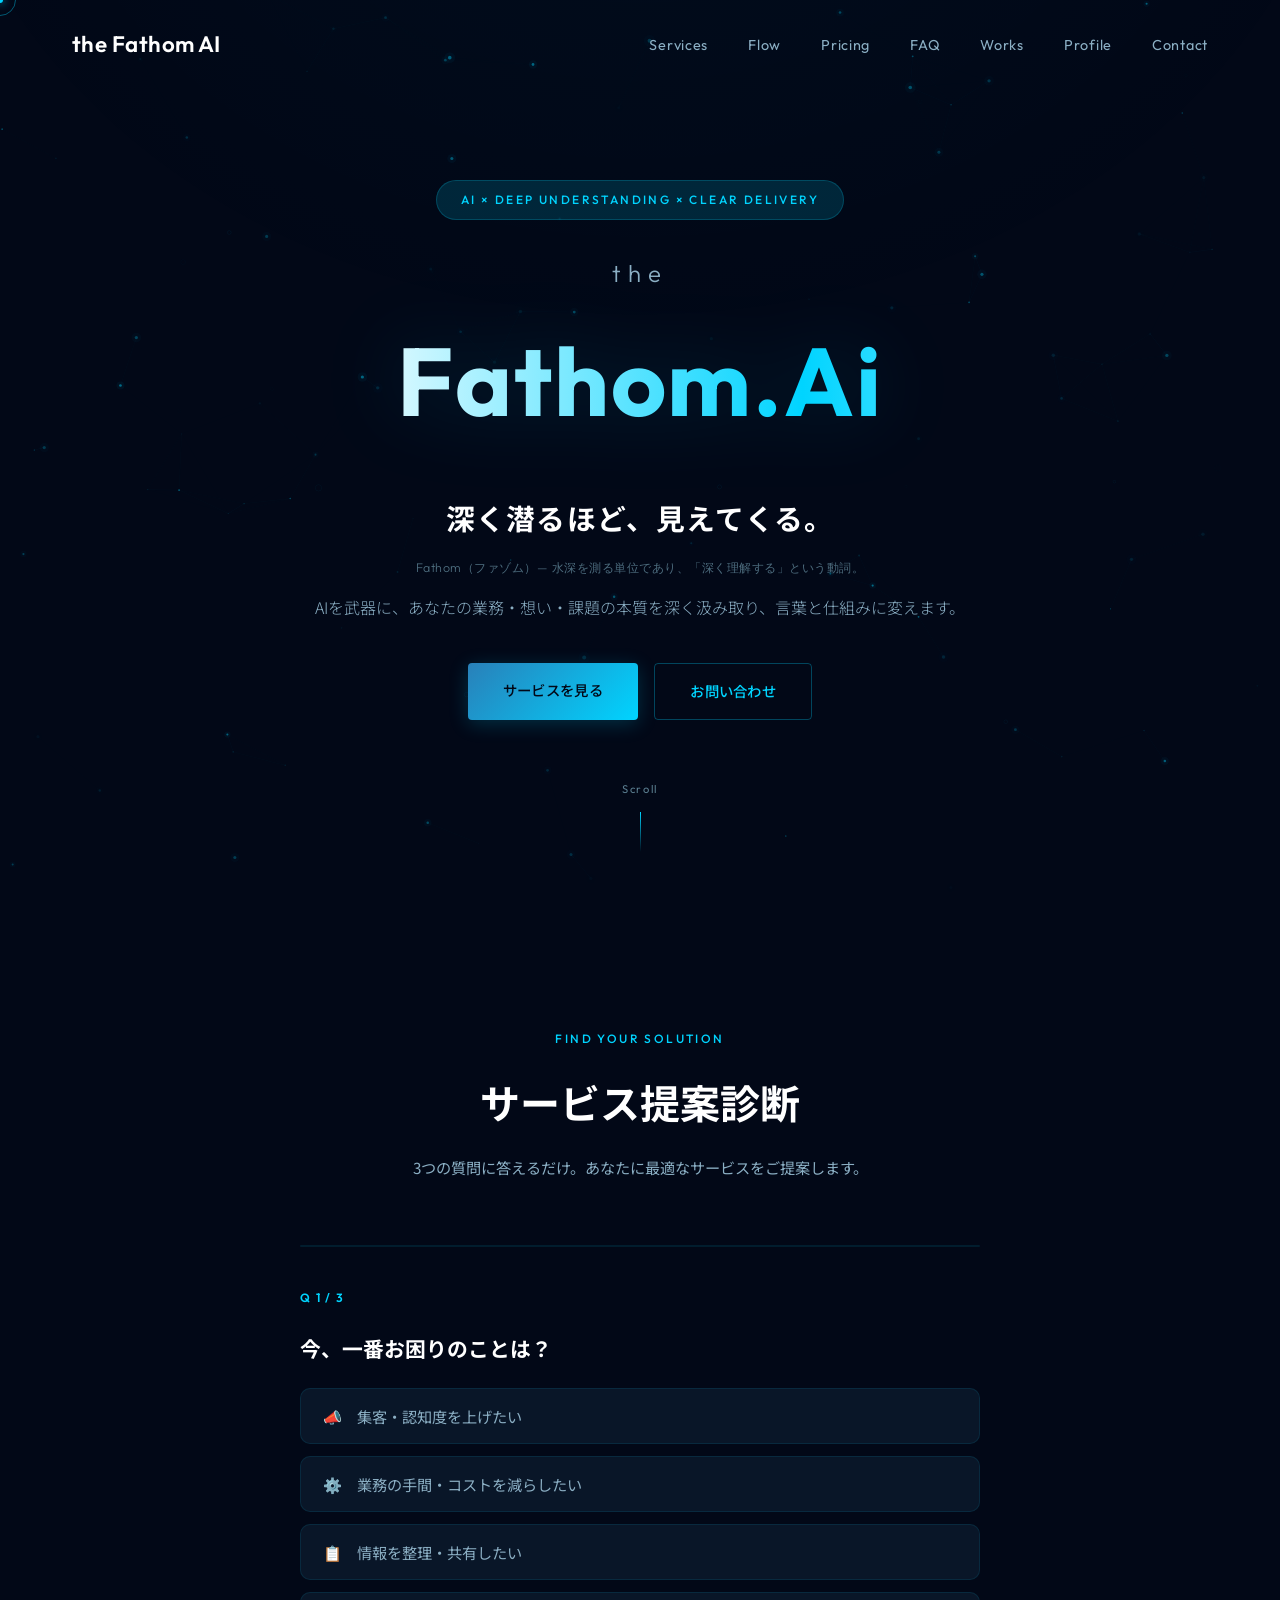
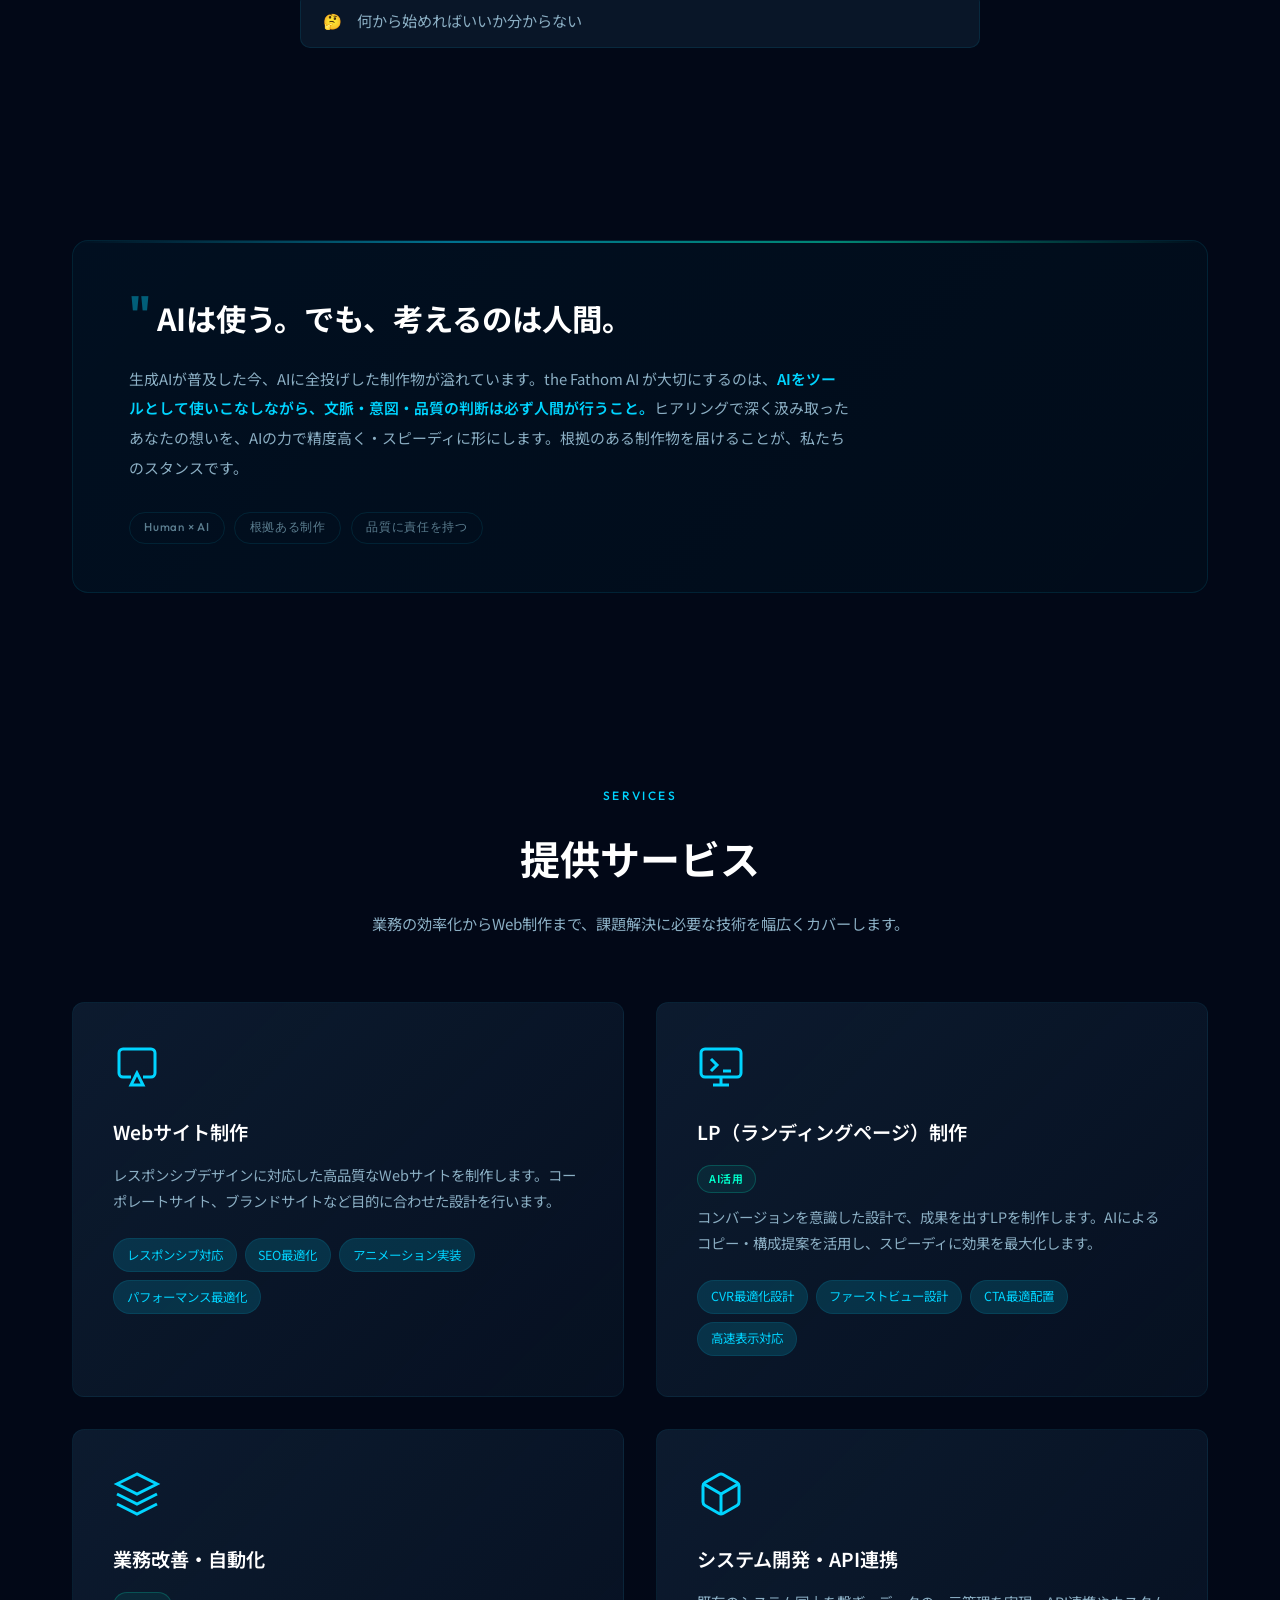
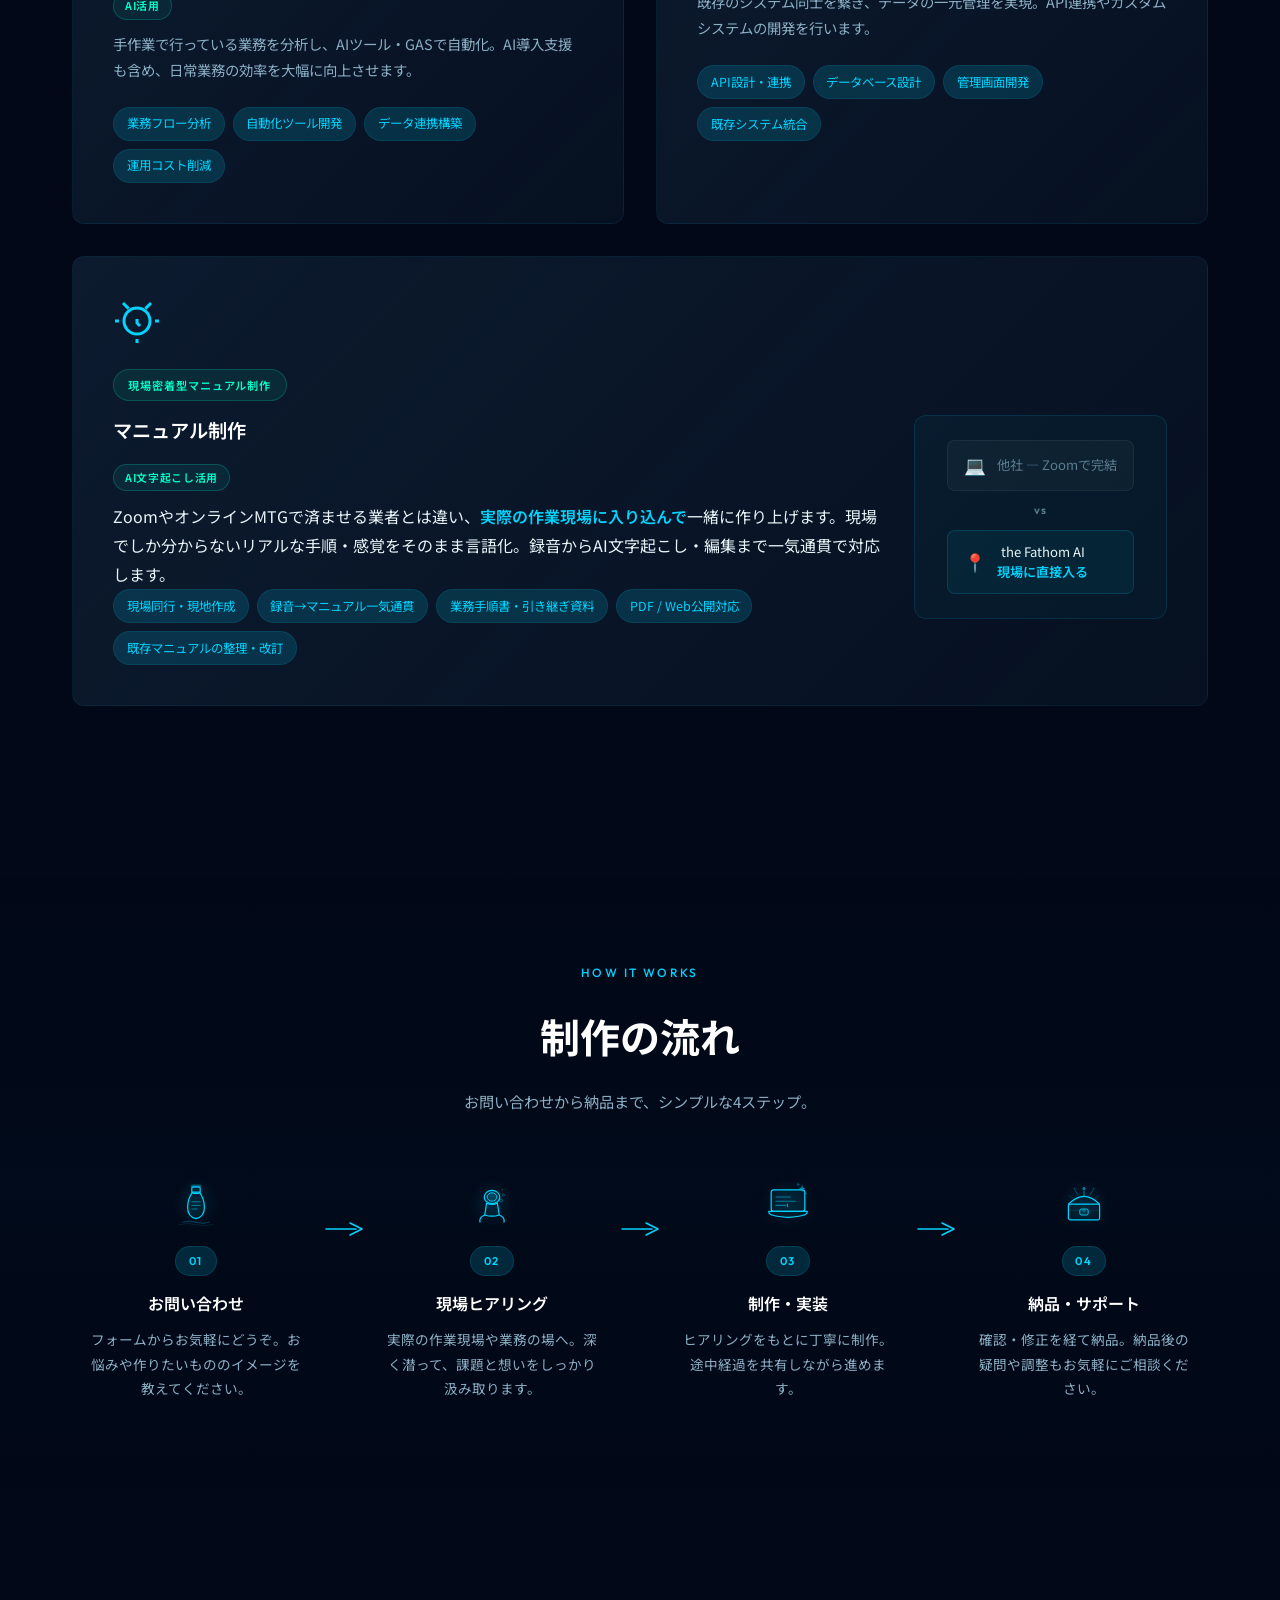
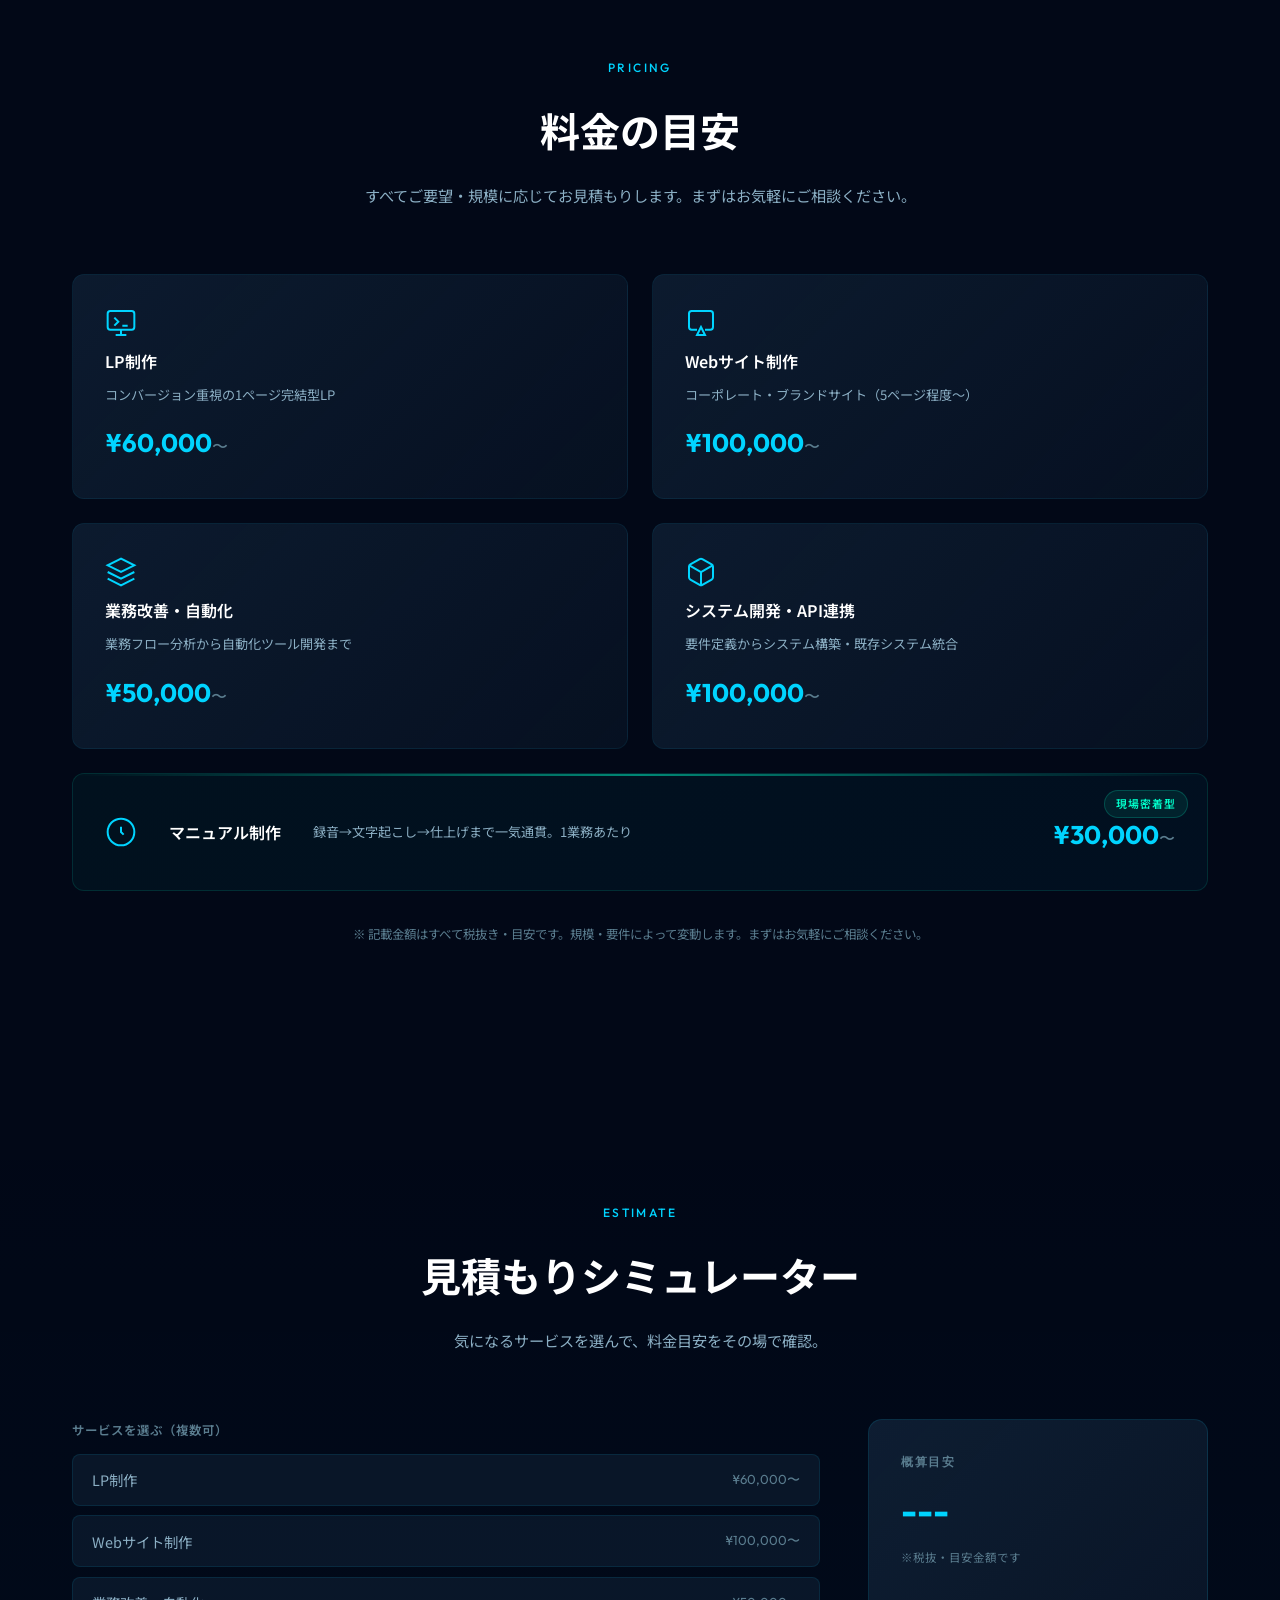
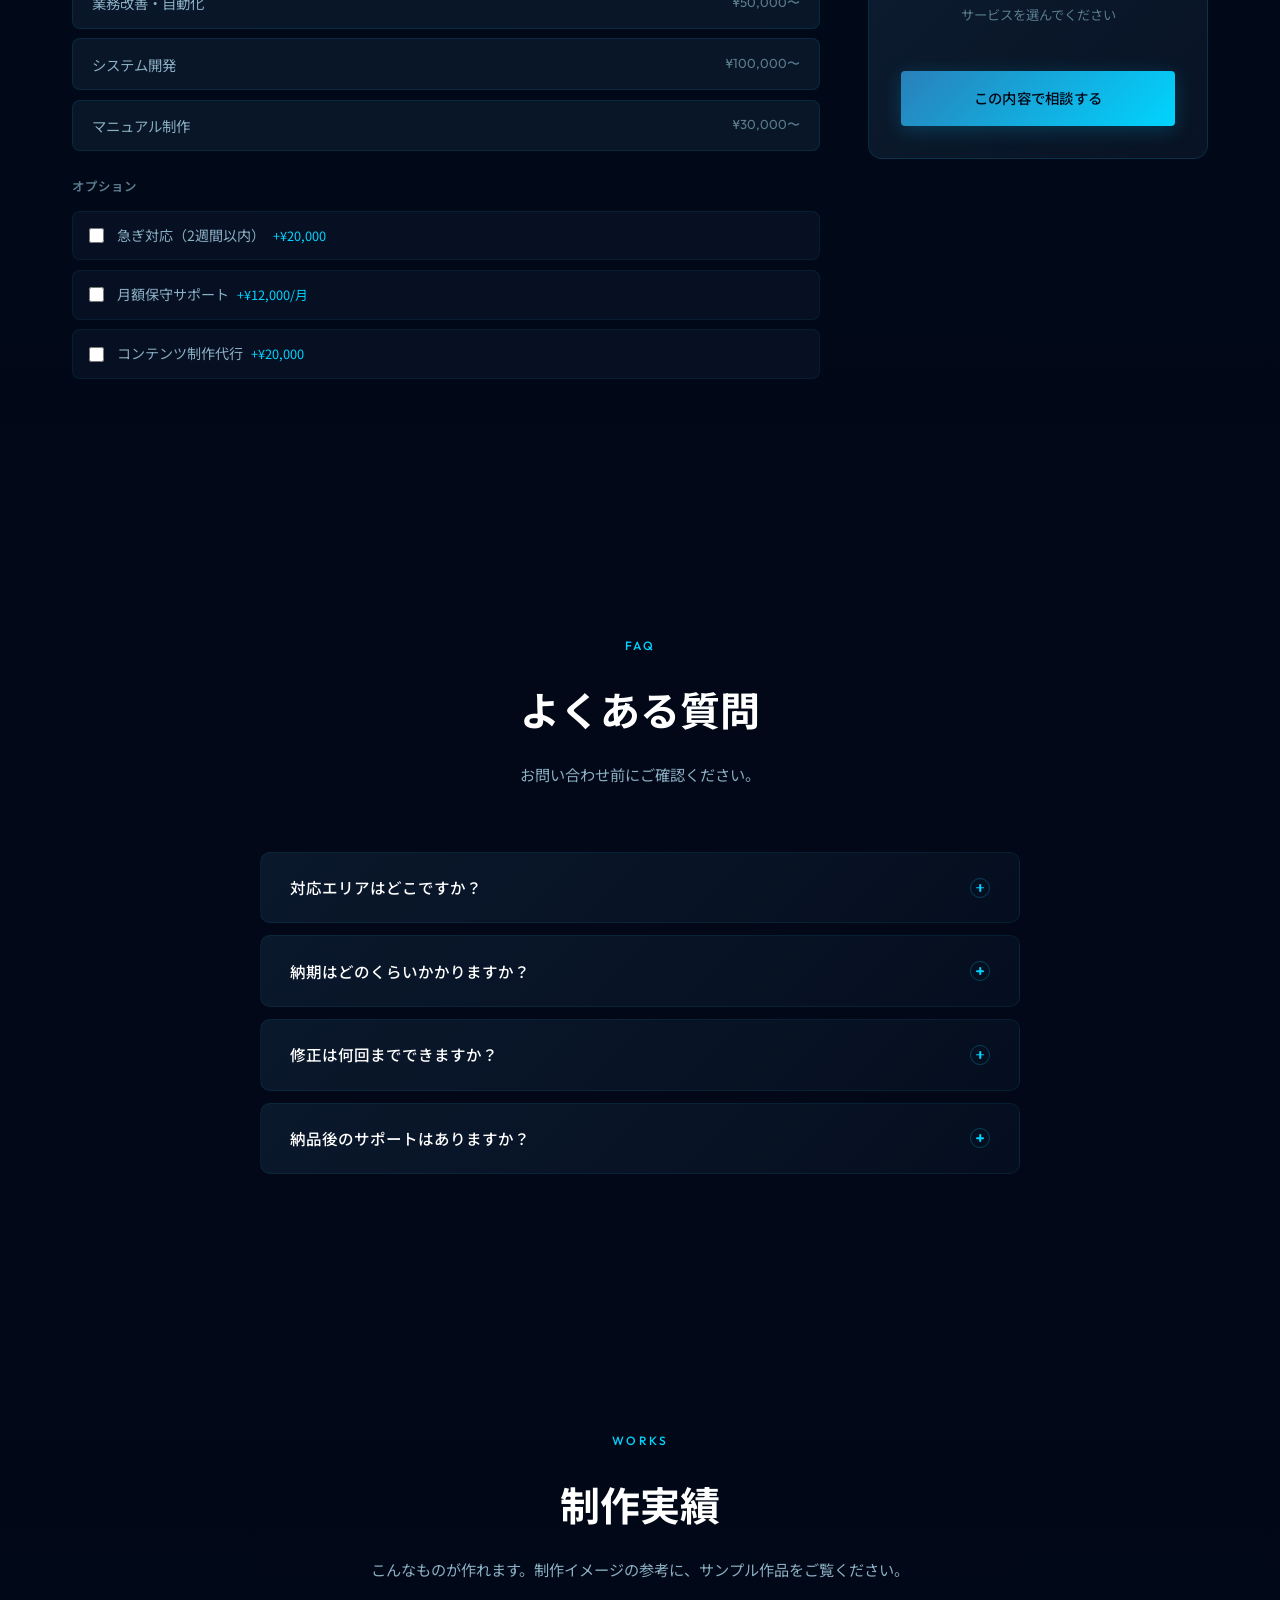
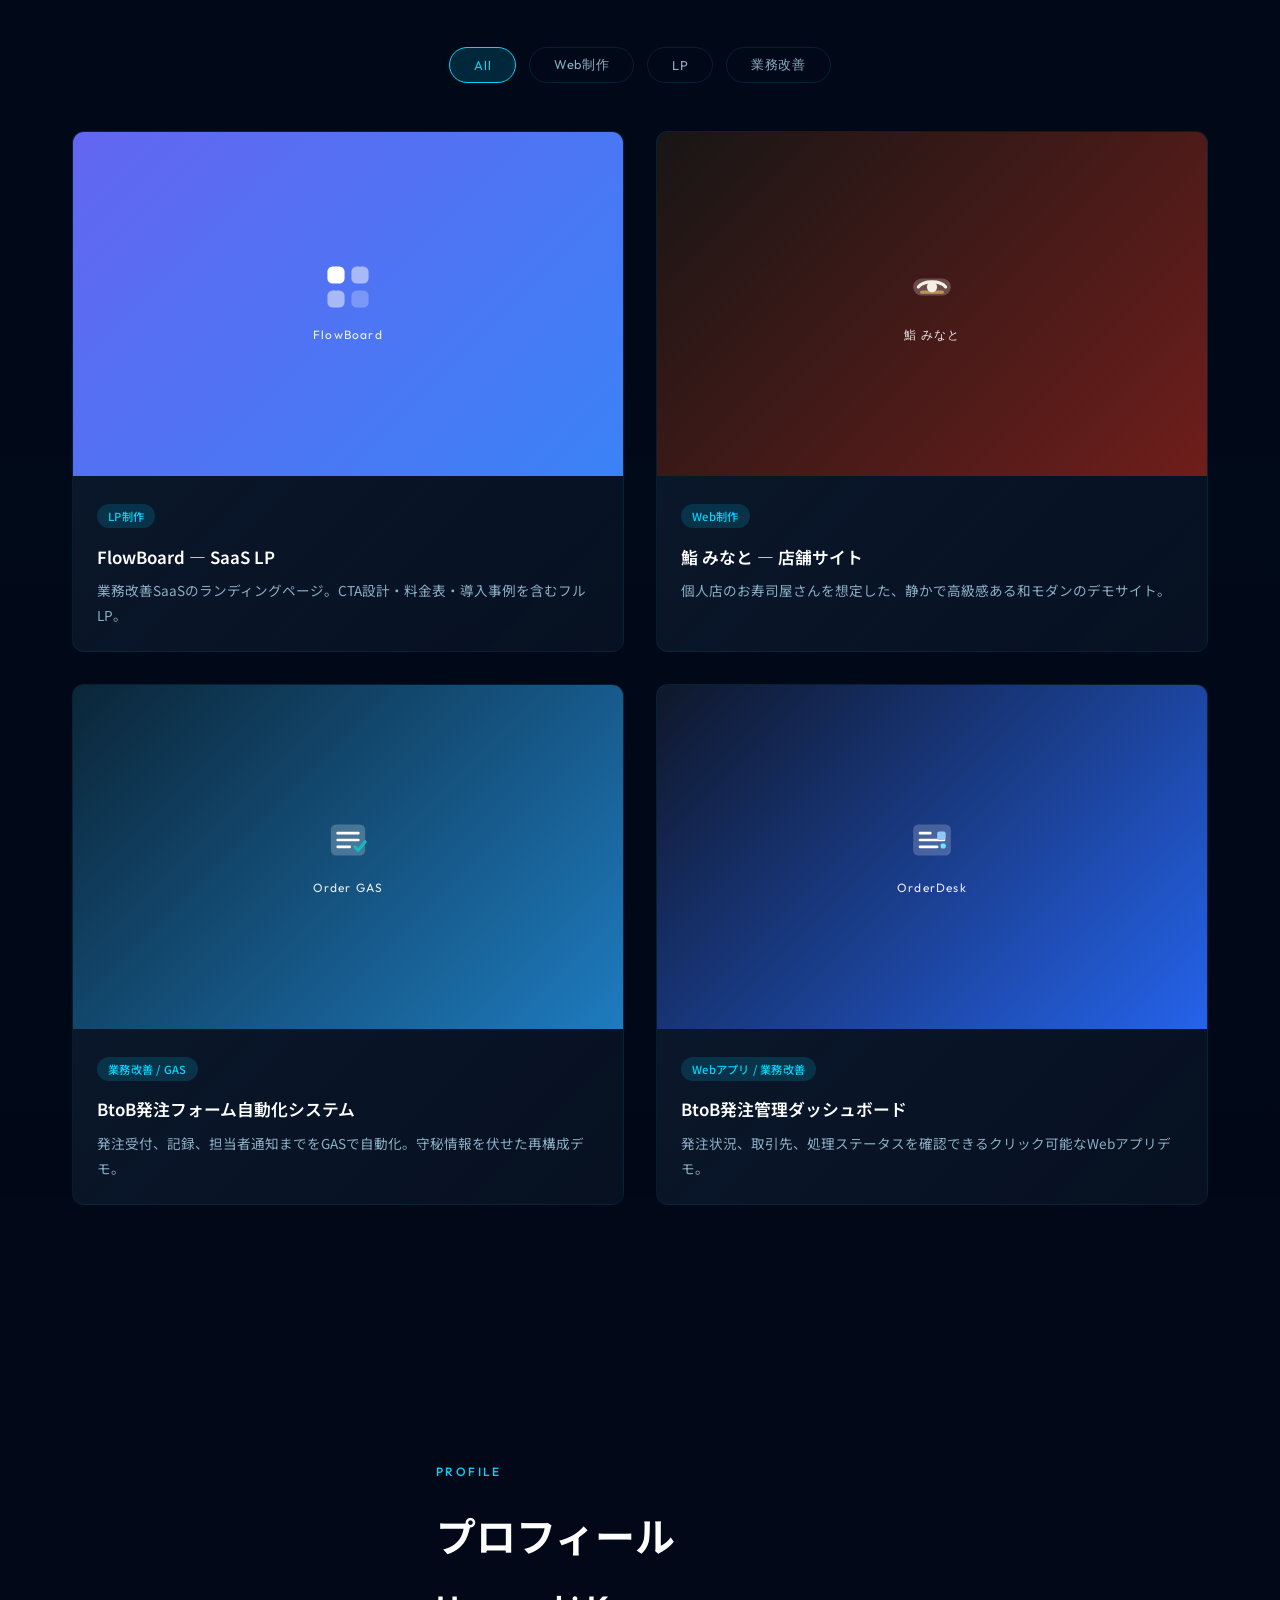
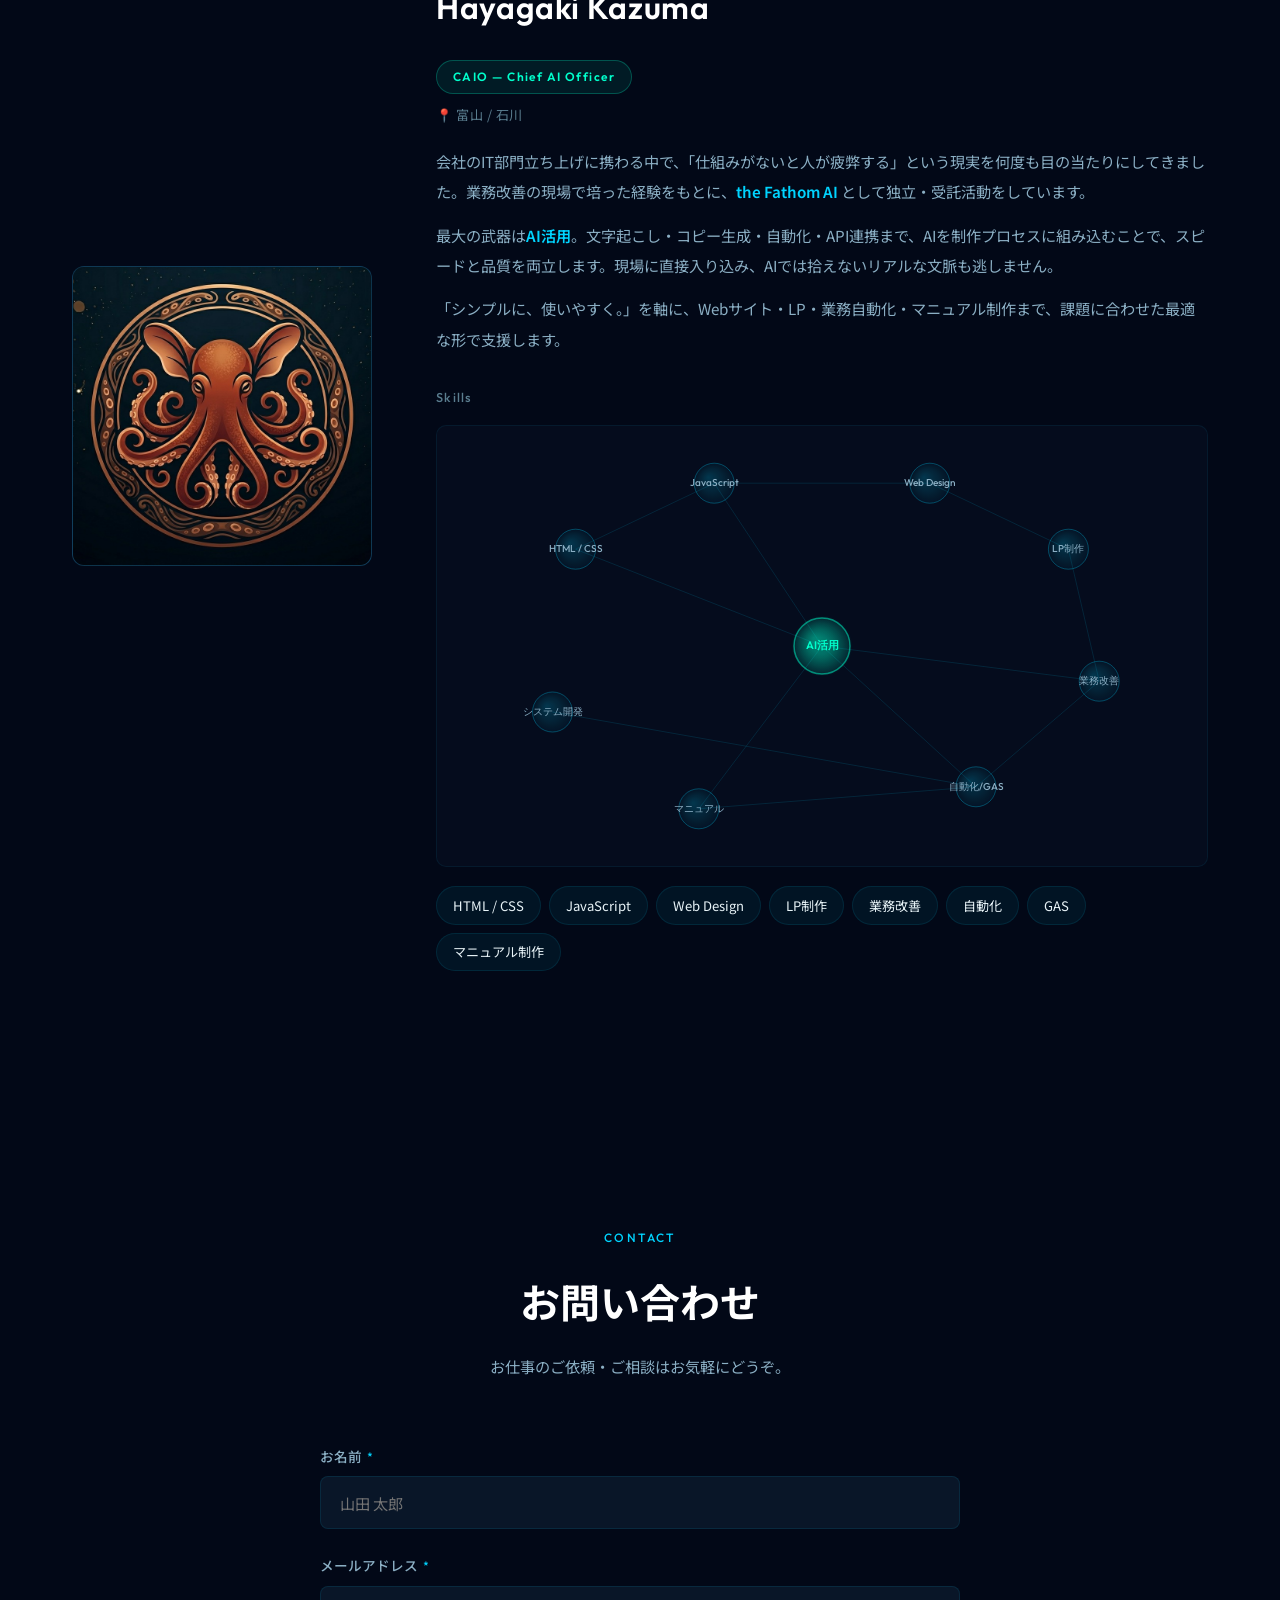
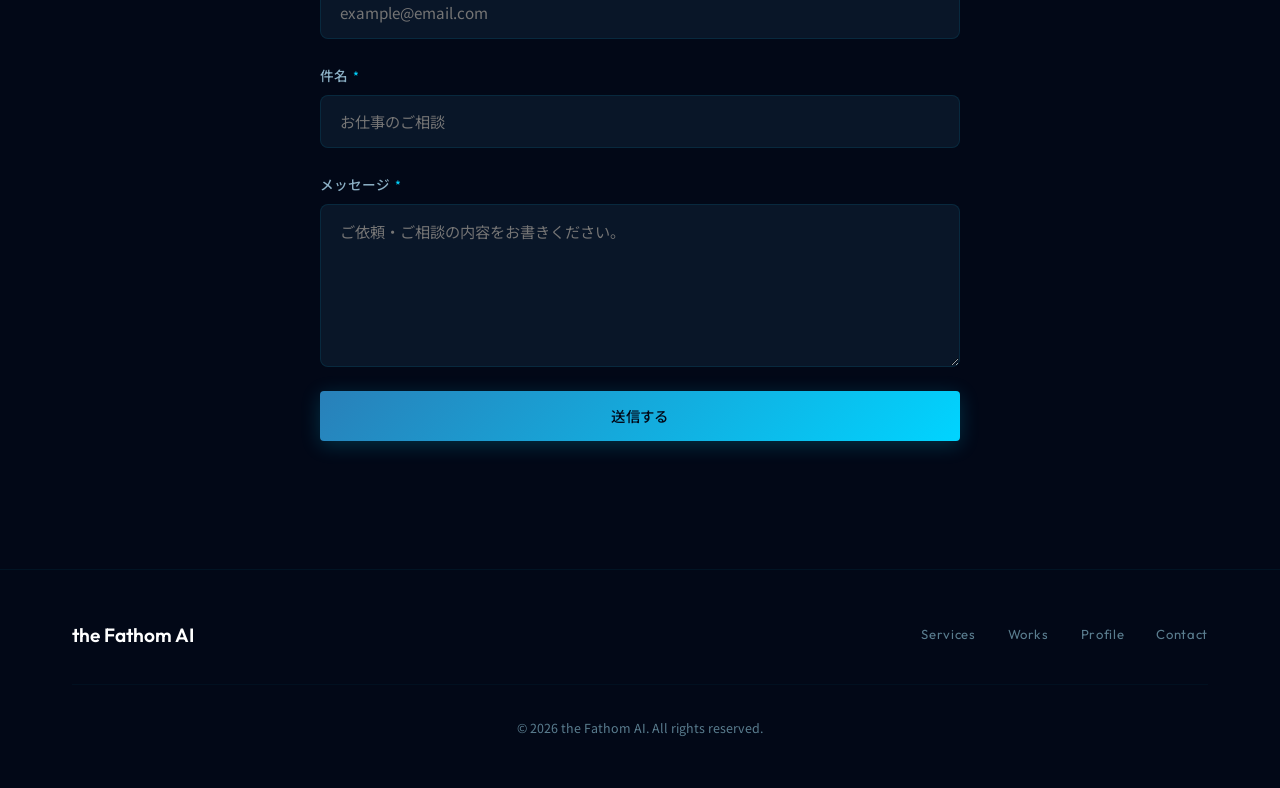
==== commit 256cc062: "Add 4 interactive features: custom cursor, diagnosis quiz, price simulator, skill map - js/cursor.js" ====
--- a/index.html
+++ b/index.html
@@ -69,6 +69,53 @@
       <div class="scroll-indicator">
         <span>Scroll</span>
         <div class="scroll-line"></div>
+      </div>
+    </div>
+  </section>
+
+  <section class="diagnosis" id="diagnosis">
+    <div class="container">
+      <div class="section-header reveal">
+        <span class="section-label">Find Your Solution</span>
+        <h2 class="section-title">サービス提案診断</h2>
+        <p class="section-desc">3つの質問に答えるだけ。あなたに最適なサービスをご提案します。</p>
+      </div>
+      <div class="diagnosis-wrapper reveal">
+        <div class="diag-progress-track"><div class="diag-progress-bar" id="diagProgress"></div></div>
+        <div class="diagnosis-steps">
+          <div class="diag-step active" data-step="1">
+            <p class="diag-step-label">Q 1 / 3</p>
+            <p class="diag-question">今、一番お困りのことは？</p>
+            <div class="diag-options">
+              <button class="diag-option" data-value="集客">📣　集客・認知度を上げたい</button>
+              <button class="diag-option" data-value="効率化">⚙️　業務の手間・コストを減らしたい</button>
+              <button class="diag-option" data-value="整理">📋　情報を整理・共有したい</button>
+              <button class="diag-option" data-value="わからない">🤔　何から始めればいいか分からない</button>
+            </div>
+          </div>
+          <div class="diag-step" data-step="2">
+            <p class="diag-step-label">Q 2 / 3</p>
+            <p class="diag-question">ご対象の規模は？</p>
+            <div class="diag-options">
+              <button class="diag-option" data-value="個人">🙋　個人事業主・フリーランス</button>
+              <button class="diag-option" data-value="小規模">🏠　小規模事業者（〜10名）</button>
+              <button class="diag-option" data-value="中規模">🏢　中規模企業（10名〜）</button>
+            </div>
+          </div>
+          <div class="diag-step" data-step="3">
+            <p class="diag-step-label">Q 3 / 3</p>
+            <p class="diag-question">特に重視することは？</p>
+            <div class="diag-options">
+              <button class="diag-option" data-value="スピード">⚡　スピード重視</button>
+              <button class="diag-option" data-value="コスト">💰　コスト重視</button>
+              <button class="diag-option" data-value="クオリティ">✨　クオリティ重視</button>
+            </div>
+          </div>
+          <div class="diag-step" data-step="result">
+            <div id="diagResult"></div>
+            <button class="diag-retry" id="diagRetry">もう一度診断する</button>
+          </div>
+        </div>
       </div>
     </div>
   </section>
@@ -421,6 +468,41 @@
     </div>
   </section>
 
+  <section class="simulator" id="simulator">
+    <div class="container">
+      <div class="section-header reveal">
+        <span class="section-label">Estimate</span>
+        <h2 class="section-title">見積もりシミュレーター</h2>
+        <p class="section-desc">気になるサービスを選んで、料金目安をその場で確認。</p>
+      </div>
+      <div class="simulator-wrapper reveal">
+        <div class="sim-left">
+          <p class="sim-label">サービスを選ぶ（複数可）</p>
+          <div class="sim-services">
+            <button class="sim-service-btn" data-service="lp">LP制作<span>¥60,000〜</span></button>
+            <button class="sim-service-btn" data-service="web">Webサイト制作<span>¥100,000〜</span></button>
+            <button class="sim-service-btn" data-service="automation">業務改善・自動化<span>¥50,000〜</span></button>
+            <button class="sim-service-btn" data-service="system">システム開発<span>¥100,000〜</span></button>
+            <button class="sim-service-btn" data-service="manual">マニュアル制作<span>¥30,000〜</span></button>
+          </div>
+          <p class="sim-label" style="margin-top:1.5rem">オプション</p>
+          <div class="sim-options">
+            <label class="sim-option-label"><input type="checkbox" class="sim-option-check" data-option="rush"><span>急ぎ対応（2週間以内）<em>+¥20,000</em></span></label>
+            <label class="sim-option-label"><input type="checkbox" class="sim-option-check" data-option="support"><span>月額保守サポート<em>+¥12,000/月</em></span></label>
+            <label class="sim-option-label"><input type="checkbox" class="sim-option-check" data-option="content"><span>コンテンツ制作代行<em>+¥20,000</em></span></label>
+          </div>
+        </div>
+        <div class="sim-right">
+          <p class="sim-total-label">概算目安</p>
+          <p class="sim-total" id="simTotal">---</p>
+          <p class="sim-note">※税抜・目安金額です</p>
+          <div class="sim-breakdown" id="simBreakdown"><p class="sim-hint">サービスを選んでください</p></div>
+          <a href="#contact" class="btn btn-primary btn-full" style="margin-top:1.5rem">この内容で相談する</a>
+        </div>
+      </div>
+    </div>
+  </section>
+
   <section class="faq" id="faq">
     <div class="container">
       <div class="section-header reveal">
@@ -597,6 +679,9 @@
           </div>
           <div class="profile-skills">
             <h3>Skills</h3>
+            <div class="skillmap-wrap">
+              <canvas id="skillmap-canvas"></canvas>
+            </div>
             <div class="skill-tags">
               <span class="skill-tag">HTML / CSS</span>
               <span class="skill-tag">JavaScript</span>
@@ -663,6 +748,10 @@
   </footer>
 
   <script src="js/particles.js"></script>
+  <script src="js/cursor.js"></script>
+  <script src="js/skillmap.js"></script>
+  <script src="js/diagnosis.js"></script>
+  <script src="js/simulator.js"></script>
   <script src="js/main.js"></script>
 </body>
 </html>
--- a/css/style.css
+++ b/css/style.css
@@ -1612,3 +1612,143 @@
     padding: 5rem 0;
   }
 }
+
+/* ---- Custom Cursor ---- */
+.cursor-active * { cursor: none !important; }
+.cursor-dot {
+  position: fixed; top: -3px; left: -3px;
+  width: 6px; height: 6px;
+  background: var(--glow); border-radius: 50%;
+  pointer-events: none; z-index: 9999;
+  box-shadow: 0 0 10px rgba(0,212,255,0.9);
+  will-change: transform;
+}
+.cursor-ring {
+  position: fixed; top: -16px; left: -16px;
+  width: 32px; height: 32px;
+  border: 1.5px solid rgba(0,212,255,0.4); border-radius: 50%;
+  pointer-events: none; z-index: 9998;
+  transition: width 0.25s, height 0.25s, top 0.25s, left 0.25s, border-color 0.25s;
+  will-change: transform;
+}
+.cursor-ring--hover {
+  top: -22px; left: -22px;
+  width: 44px; height: 44px;
+  border-color: rgba(0,212,255,0.75);
+  background: rgba(0,212,255,0.04);
+}
+.cursor-trail {
+  position: fixed; top: -2px; left: -2px;
+  width: 4px; height: 4px;
+  background: rgba(0,212,255,0.55); border-radius: 50%;
+  pointer-events: none; z-index: 9997;
+  transition: opacity 0.6s ease, transform 0.6s ease;
+  will-change: transform, opacity;
+}
+
+/* ---- Diagnosis ---- */
+.diagnosis { position: relative; z-index: 1; padding: 8rem 0; }
+.diagnosis-wrapper { max-width: 680px; margin: 0 auto; }
+.diag-progress-track {
+  height: 2px; background: rgba(0,212,255,0.1); border-radius: 2px; margin-bottom: 2.5rem; overflow: hidden;
+}
+.diag-progress-bar {
+  height: 100%; width: 0%; background: linear-gradient(90deg, var(--glow), var(--biolum));
+  border-radius: 2px; transition: width 0.4s cubic-bezier(0.4,0,0.2,1);
+}
+.diagnosis-steps { position: relative; min-height: 260px; }
+.diag-step {
+  display: none; flex-direction: column; gap: 1.5rem;
+  animation: fadeInUp 0.4s ease both;
+}
+.diag-step.active { display: flex; }
+.diag-step-label {
+  font-family: var(--font-en); font-size: 0.75rem; font-weight: 600;
+  letter-spacing: 0.15em; color: var(--glow);
+}
+.diag-question {
+  font-size: 1.3rem; font-weight: 700; color: var(--white); line-height: 1.5;
+}
+.diag-options { display: flex; flex-direction: column; gap: 0.75rem; }
+.diag-option {
+  text-align: left; padding: 1rem 1.4rem;
+  border: 1px solid rgba(0,212,255,0.1); border-radius: 10px;
+  background: rgba(15,32,53,0.6); color: var(--text-secondary);
+  font-family: var(--font-jp); font-size: 0.95rem;
+  cursor: pointer; transition: all 0.25s;
+}
+.diag-option:hover, .diag-option.selected {
+  border-color: var(--glow); background: rgba(0,212,255,0.07); color: var(--white);
+  transform: translateX(4px);
+}
+.diag-result {
+  text-align: center; padding: 2rem;
+  border: 1px solid rgba(0,255,204,0.2); border-radius: 14px;
+  background: linear-gradient(135deg, rgba(0,255,204,0.05), rgba(0,212,255,0.03));
+  animation: fadeInUp 0.5s ease both;
+}
+.diag-result-icon { font-size: 2.5rem; margin-bottom: 0.8rem; }
+.diag-result-label {
+  font-family: var(--font-en); font-size: 0.72rem; font-weight: 600;
+  letter-spacing: 0.12em; color: var(--biolum); margin-bottom: 0.5rem;
+}
+.diag-result-title { font-size: 1.4rem; font-weight: 700; color: var(--white); margin-bottom: 0.8rem; }
+.diag-result-desc { font-size: 0.9rem; color: var(--text-secondary); line-height: 2; margin-bottom: 0.8rem; }
+.diag-result-price {
+  display: inline-block; font-family: var(--font-en); font-size: 1.1rem; font-weight: 600;
+  color: var(--glow); margin-bottom: 0.5rem;
+}
+.diag-retry {
+  margin-top: 1.5rem; background: none; border: 1px solid rgba(0,212,255,0.2);
+  color: var(--text-muted); font-family: var(--font-jp); font-size: 0.85rem;
+  padding: 0.6rem 1.5rem; border-radius: 50px; cursor: pointer; transition: all 0.3s; display: block; margin-inline: auto;
+}
+.diag-retry:hover { border-color: var(--glow); color: var(--glow); }
+
+/* ---- Simulator ---- */
+.simulator { position: relative; z-index: 1; padding: 8rem 0; background: linear-gradient(180deg,transparent,rgba(0,212,255,0.01),transparent); }
+.simulator-wrapper {
+  display: grid; grid-template-columns: 1fr 340px; gap: 3rem; align-items: start;
+}
+.sim-label { font-size: 0.78rem; font-weight: 600; letter-spacing: 0.08em; color: var(--text-muted); margin-bottom: 0.8rem; }
+.sim-services { display: flex; flex-direction: column; gap: 0.6rem; }
+.sim-service-btn {
+  display: flex; justify-content: space-between; align-items: center;
+  padding: 0.9rem 1.2rem; border: 1px solid rgba(0,212,255,0.1); border-radius: 8px;
+  background: rgba(15,32,53,0.6); color: var(--text-secondary);
+  font-family: var(--font-jp); font-size: 0.9rem; cursor: pointer; transition: all 0.25s; text-align: left;
+}
+.sim-service-btn span { font-family: var(--font-en); font-size: 0.82rem; color: var(--text-muted); }
+.sim-service-btn:hover { border-color: rgba(0,212,255,0.3); color: var(--white); }
+.sim-service-btn.active { border-color: var(--glow); background: rgba(0,212,255,0.08); color: var(--white); }
+.sim-service-btn.active span { color: var(--glow); }
+.sim-options { display: flex; flex-direction: column; gap: 0.6rem; }
+.sim-option-label {
+  display: flex; align-items: center; gap: 0.8rem;
+  padding: 0.7rem 1rem; border: 1px solid rgba(0,212,255,0.07); border-radius: 8px;
+  background: rgba(15,32,53,0.4); cursor: pointer; transition: border-color 0.25s;
+  font-size: 0.88rem; color: var(--text-secondary);
+}
+.sim-option-label:hover { border-color: rgba(0,212,255,0.2); }
+.sim-option-label input { accent-color: var(--glow); width: 15px; height: 15px; flex-shrink: 0; }
+.sim-option-label em { font-style: normal; color: var(--glow); font-size: 0.8rem; margin-left: 0.5rem; }
+.sim-right {
+  position: sticky; top: 100px;
+  background: linear-gradient(135deg, rgba(15,32,53,0.9), rgba(10,22,40,0.8));
+  border: 1px solid rgba(0,212,255,0.12); border-radius: 14px; padding: 2rem;
+}
+.sim-total-label { font-family: var(--font-en); font-size: 0.72rem; font-weight: 600; letter-spacing: 0.15em; color: var(--text-muted); margin-bottom: 0.4rem; }
+.sim-total { font-family: var(--font-en); font-size: 2.2rem; font-weight: 700; color: var(--glow); min-height: 2.8rem; }
+.sim-note { font-size: 0.72rem; color: var(--text-muted); margin-top: 0.3rem; margin-bottom: 1.2rem; }
+.sim-breakdown { display: flex; flex-direction: column; gap: 0.5rem; min-height: 60px; }
+.sim-breakdown-row { display: flex; justify-content: space-between; font-size: 0.83rem; color: var(--text-secondary); padding: 0.4rem 0; border-bottom: 1px solid rgba(0,212,255,0.06); }
+.sim-breakdown-option { color: var(--text-muted); font-size: 0.8rem; }
+.sim-hint { font-size: 0.83rem; color: var(--text-muted); text-align: center; padding: 1rem 0; }
+@media (max-width: 768px) {
+  .simulator-wrapper { grid-template-columns: 1fr; }
+  .sim-right { position: static; }
+}
+
+/* ---- Skill Map ---- */
+.skillmap-wrap { width: 100%; margin-bottom: 1.2rem; border-radius: 10px; overflow: hidden; border: 1px solid rgba(0,212,255,0.07); background: rgba(10,22,40,0.4); }
+#skillmap-canvas { display: block; }
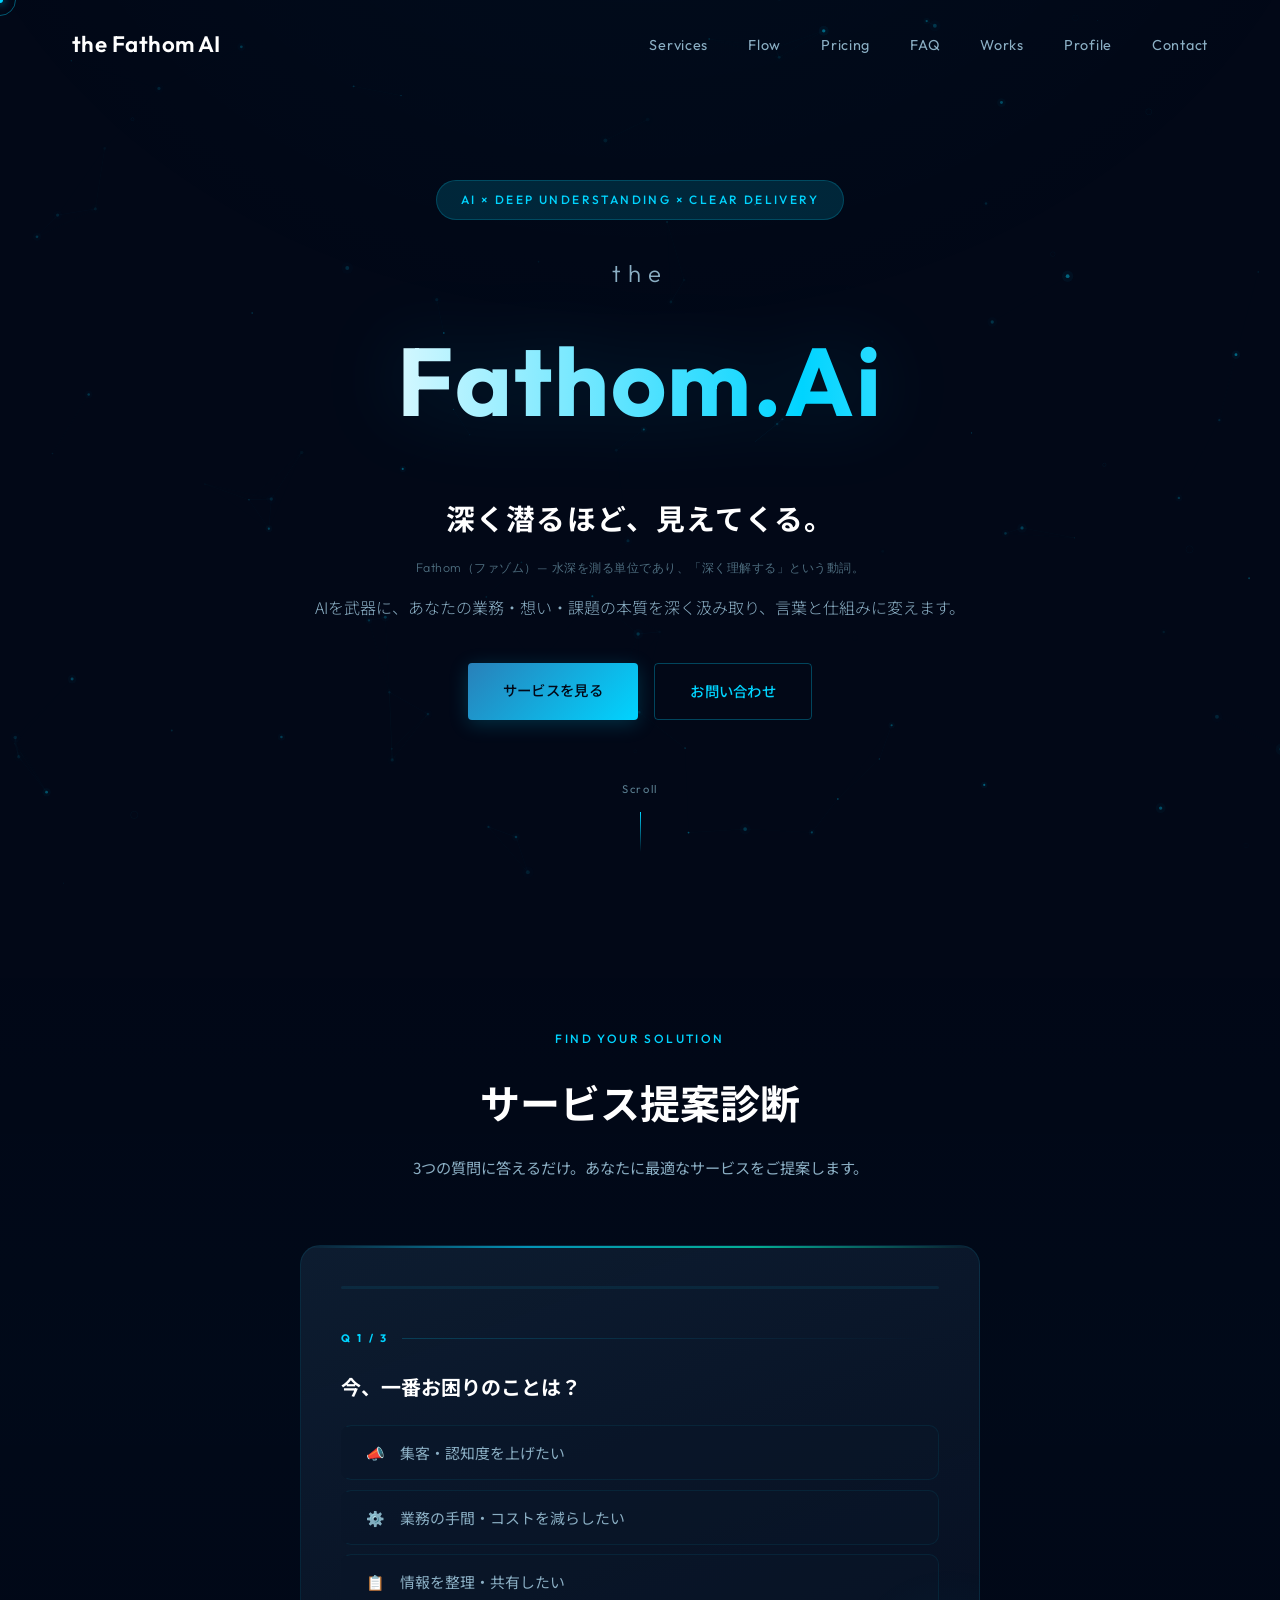
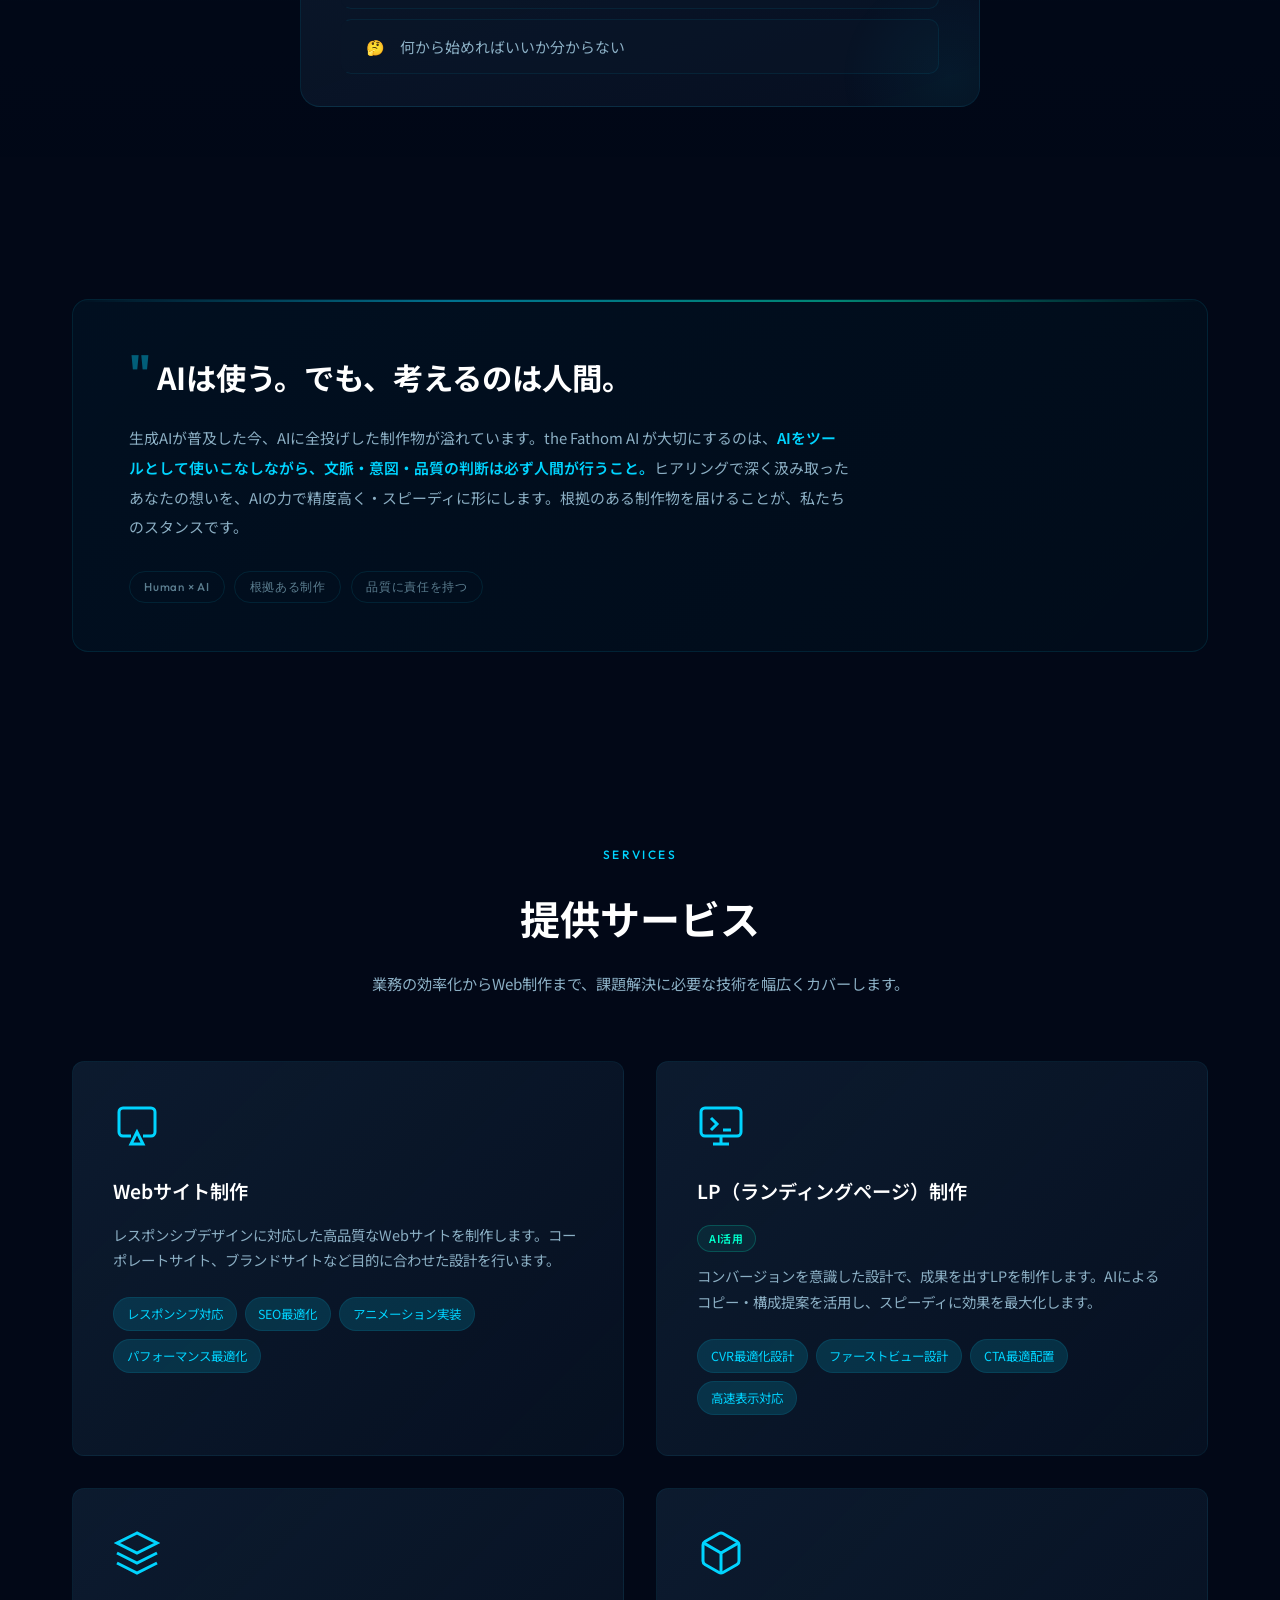
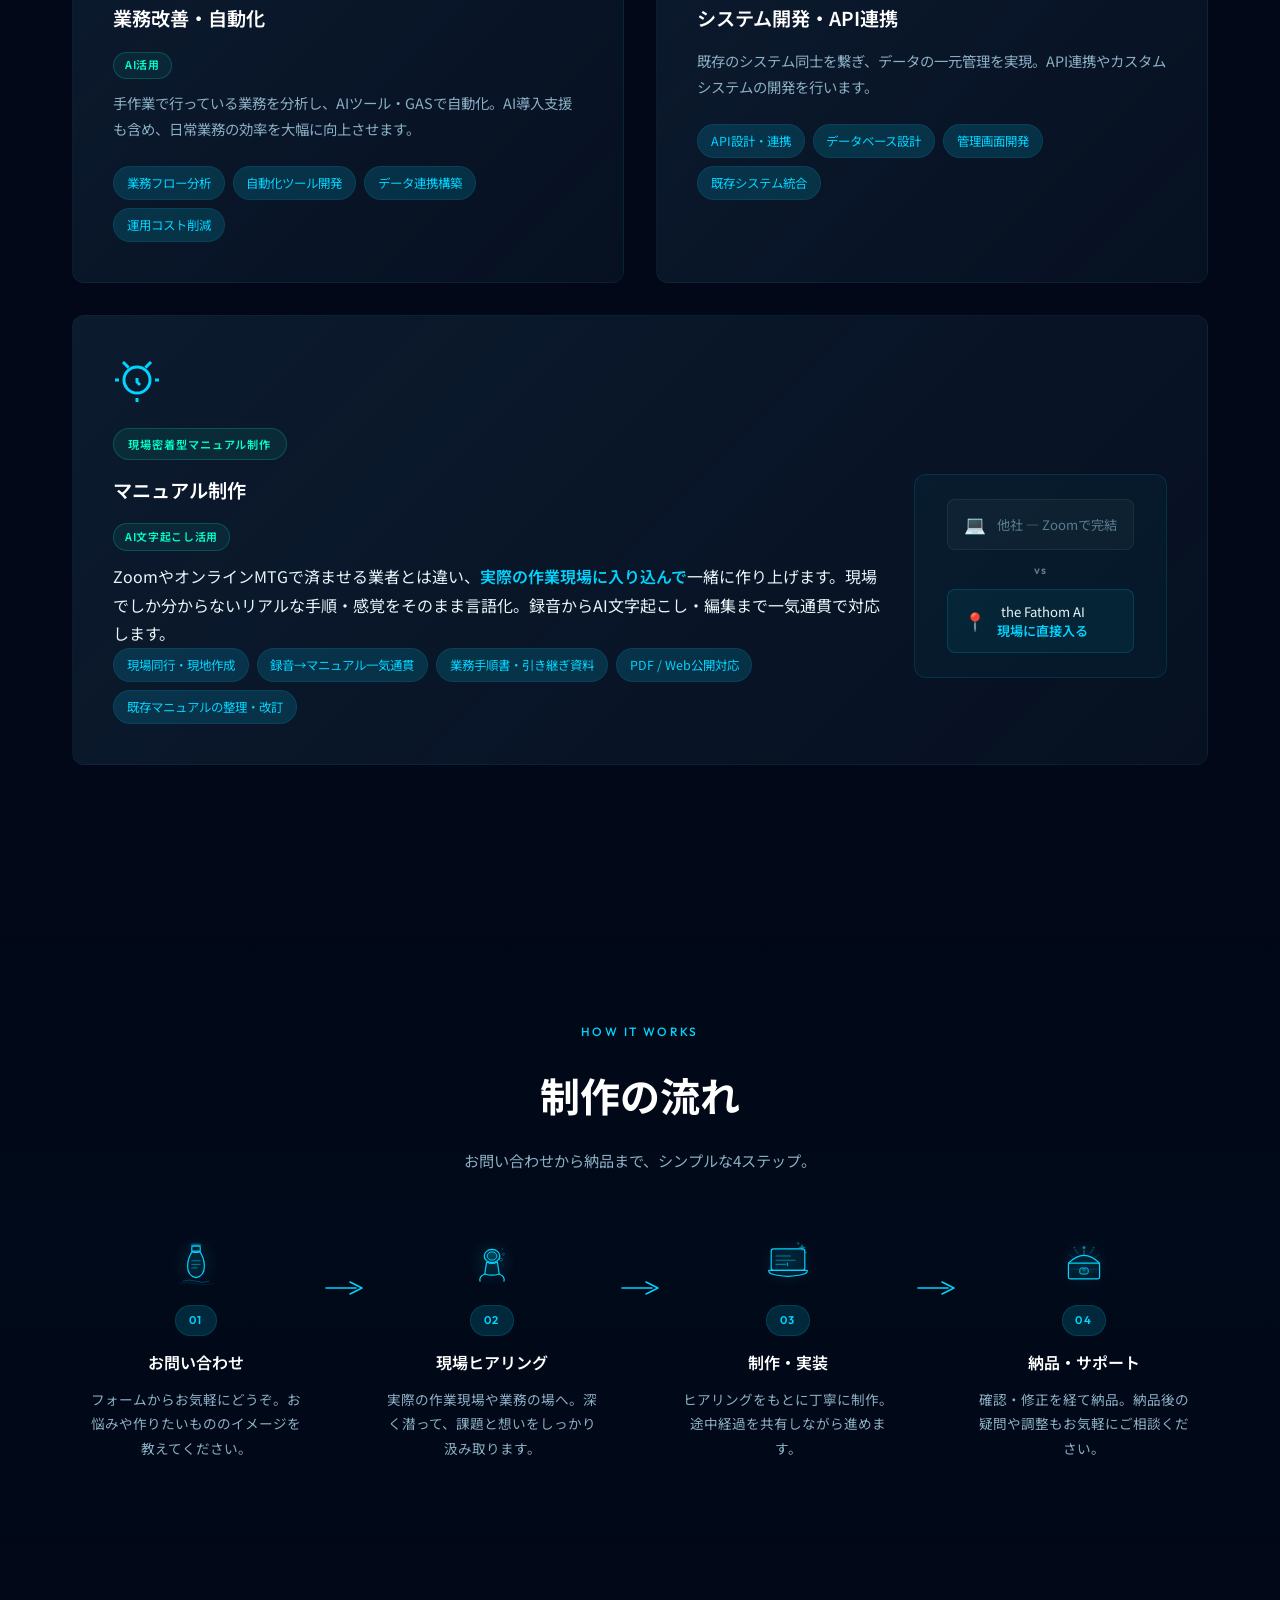
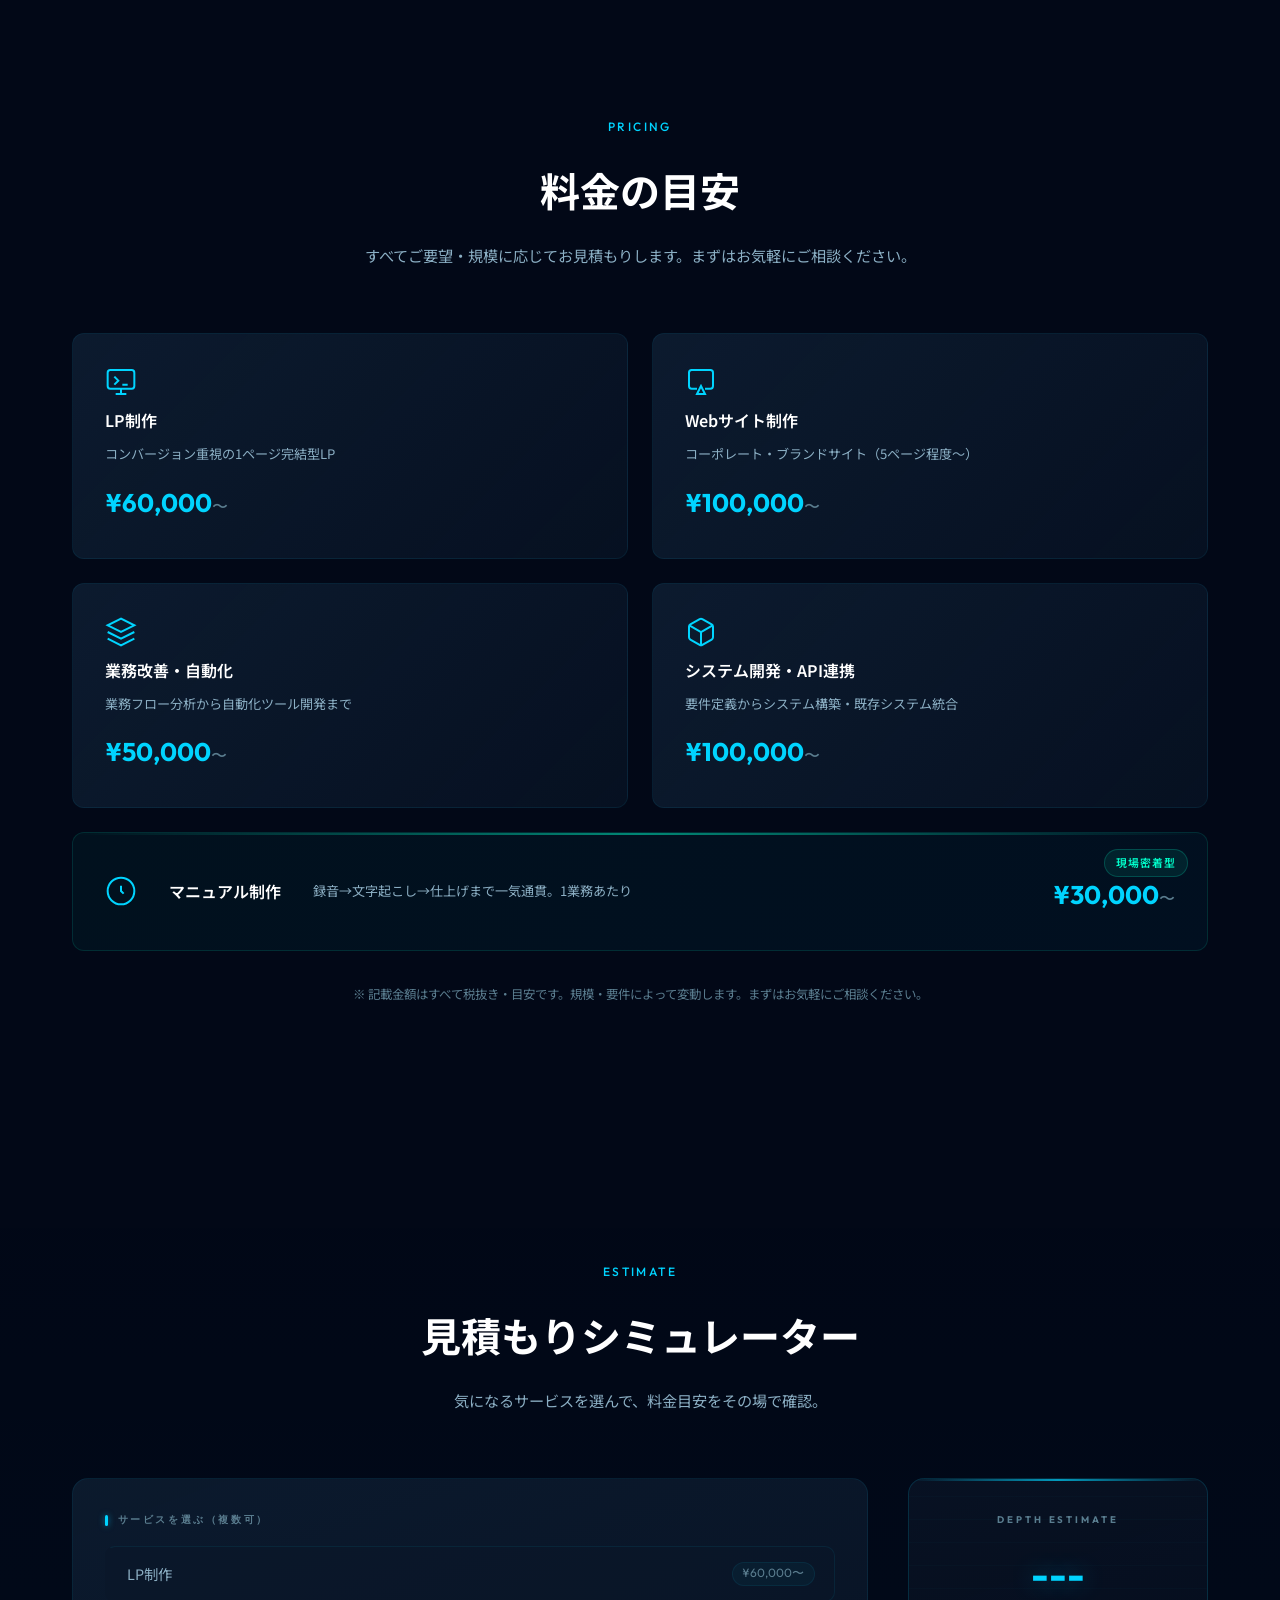
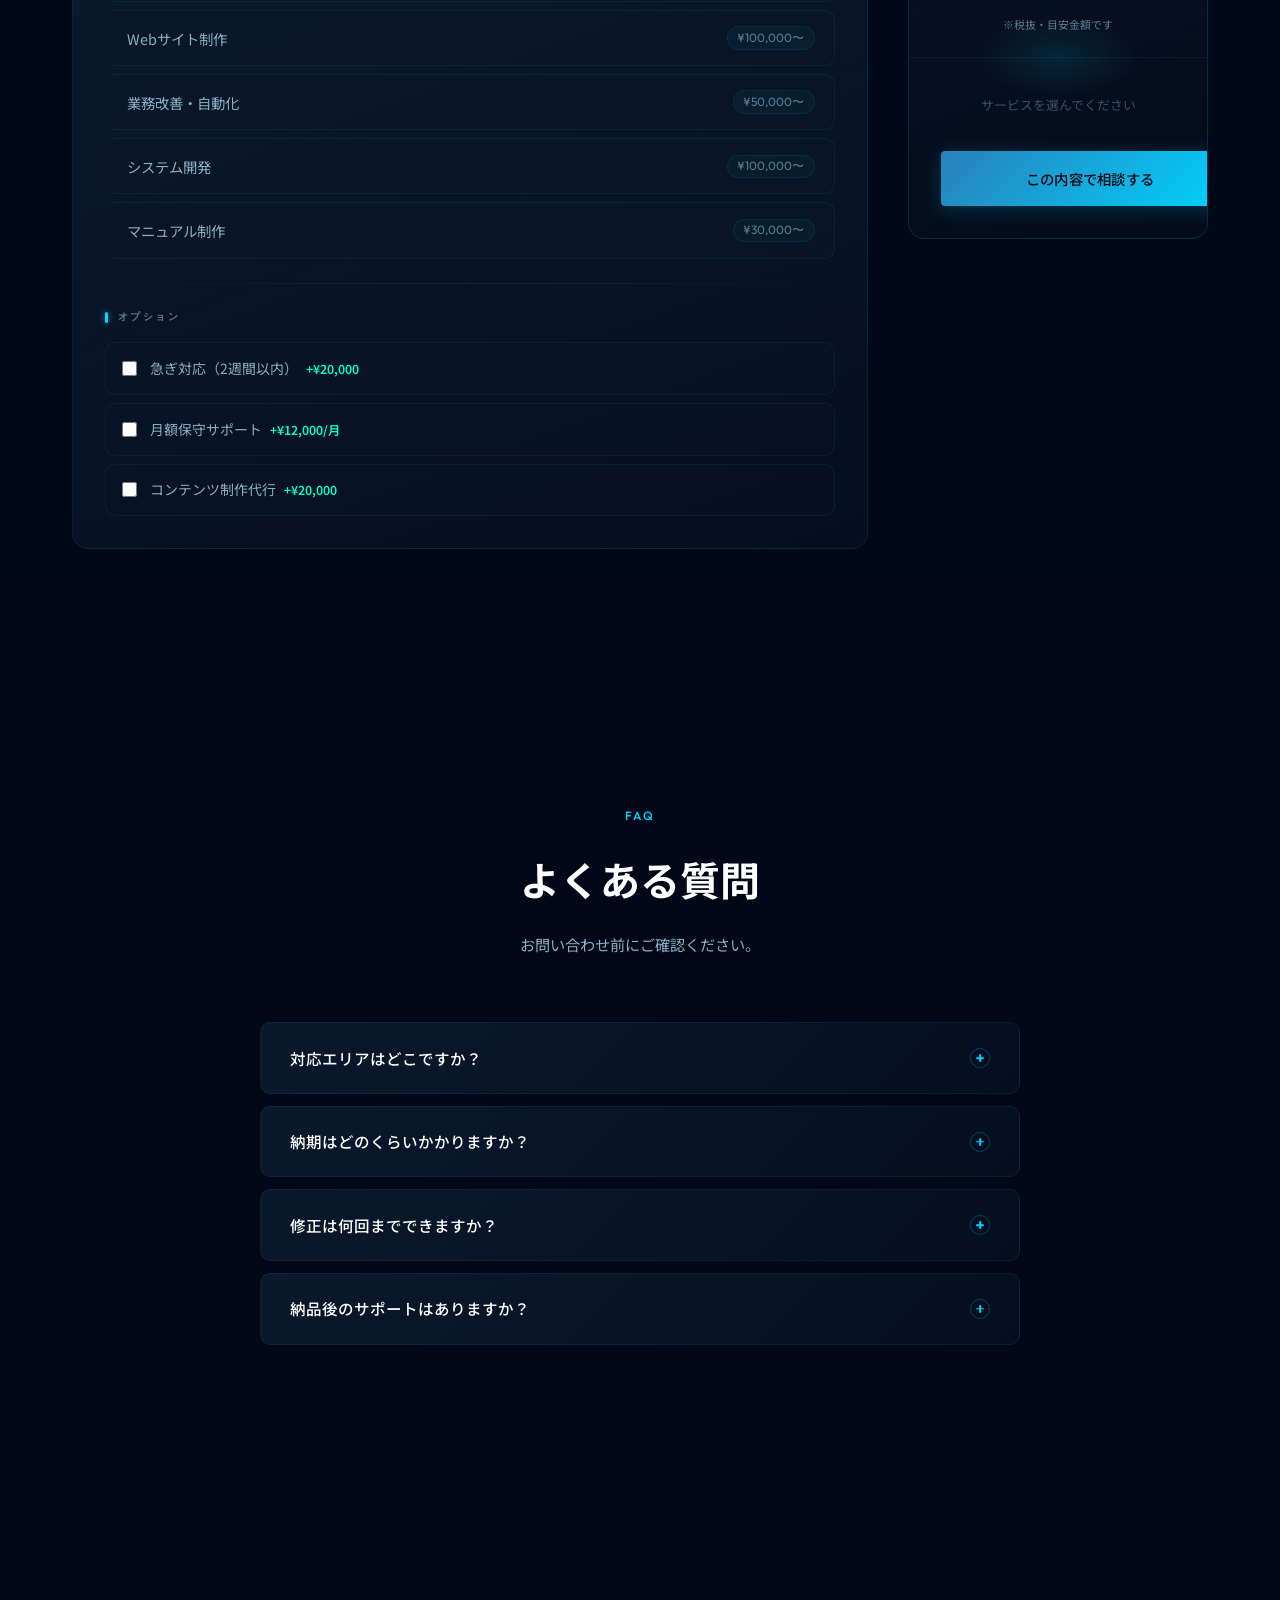
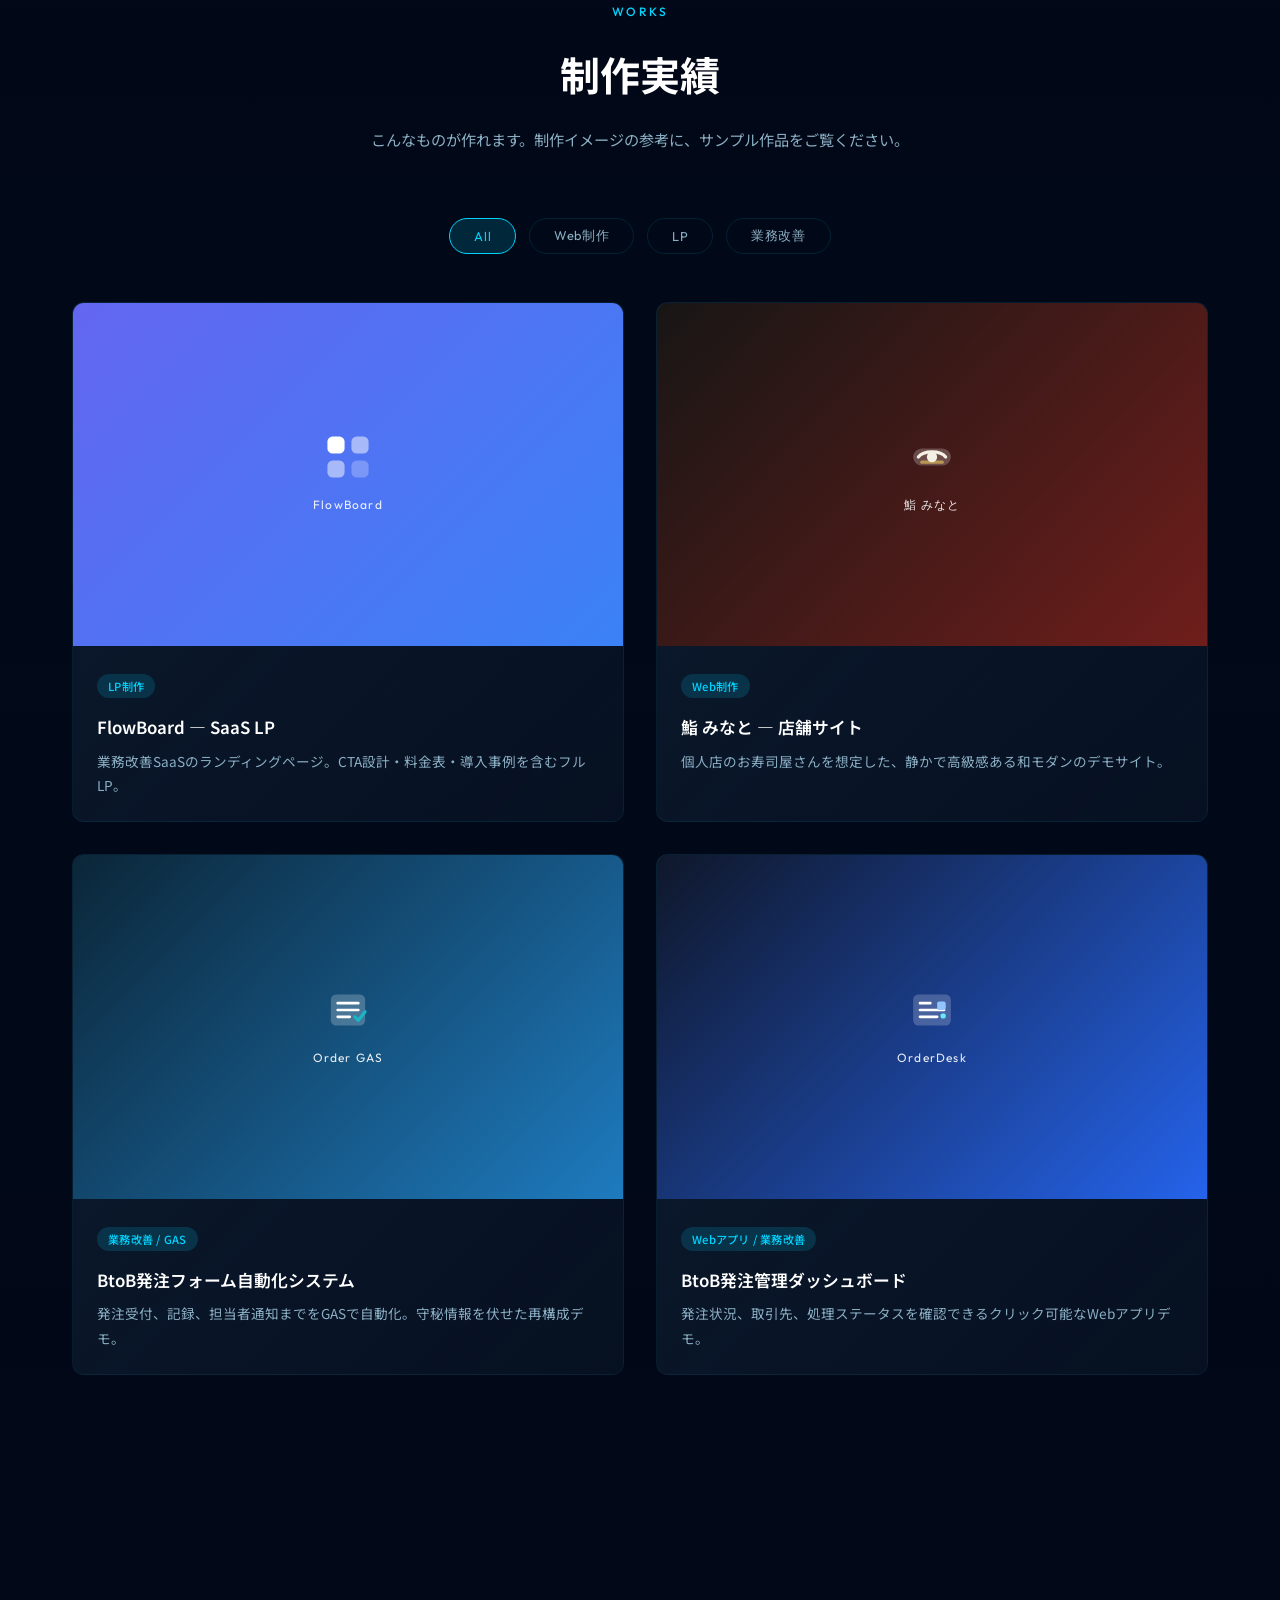
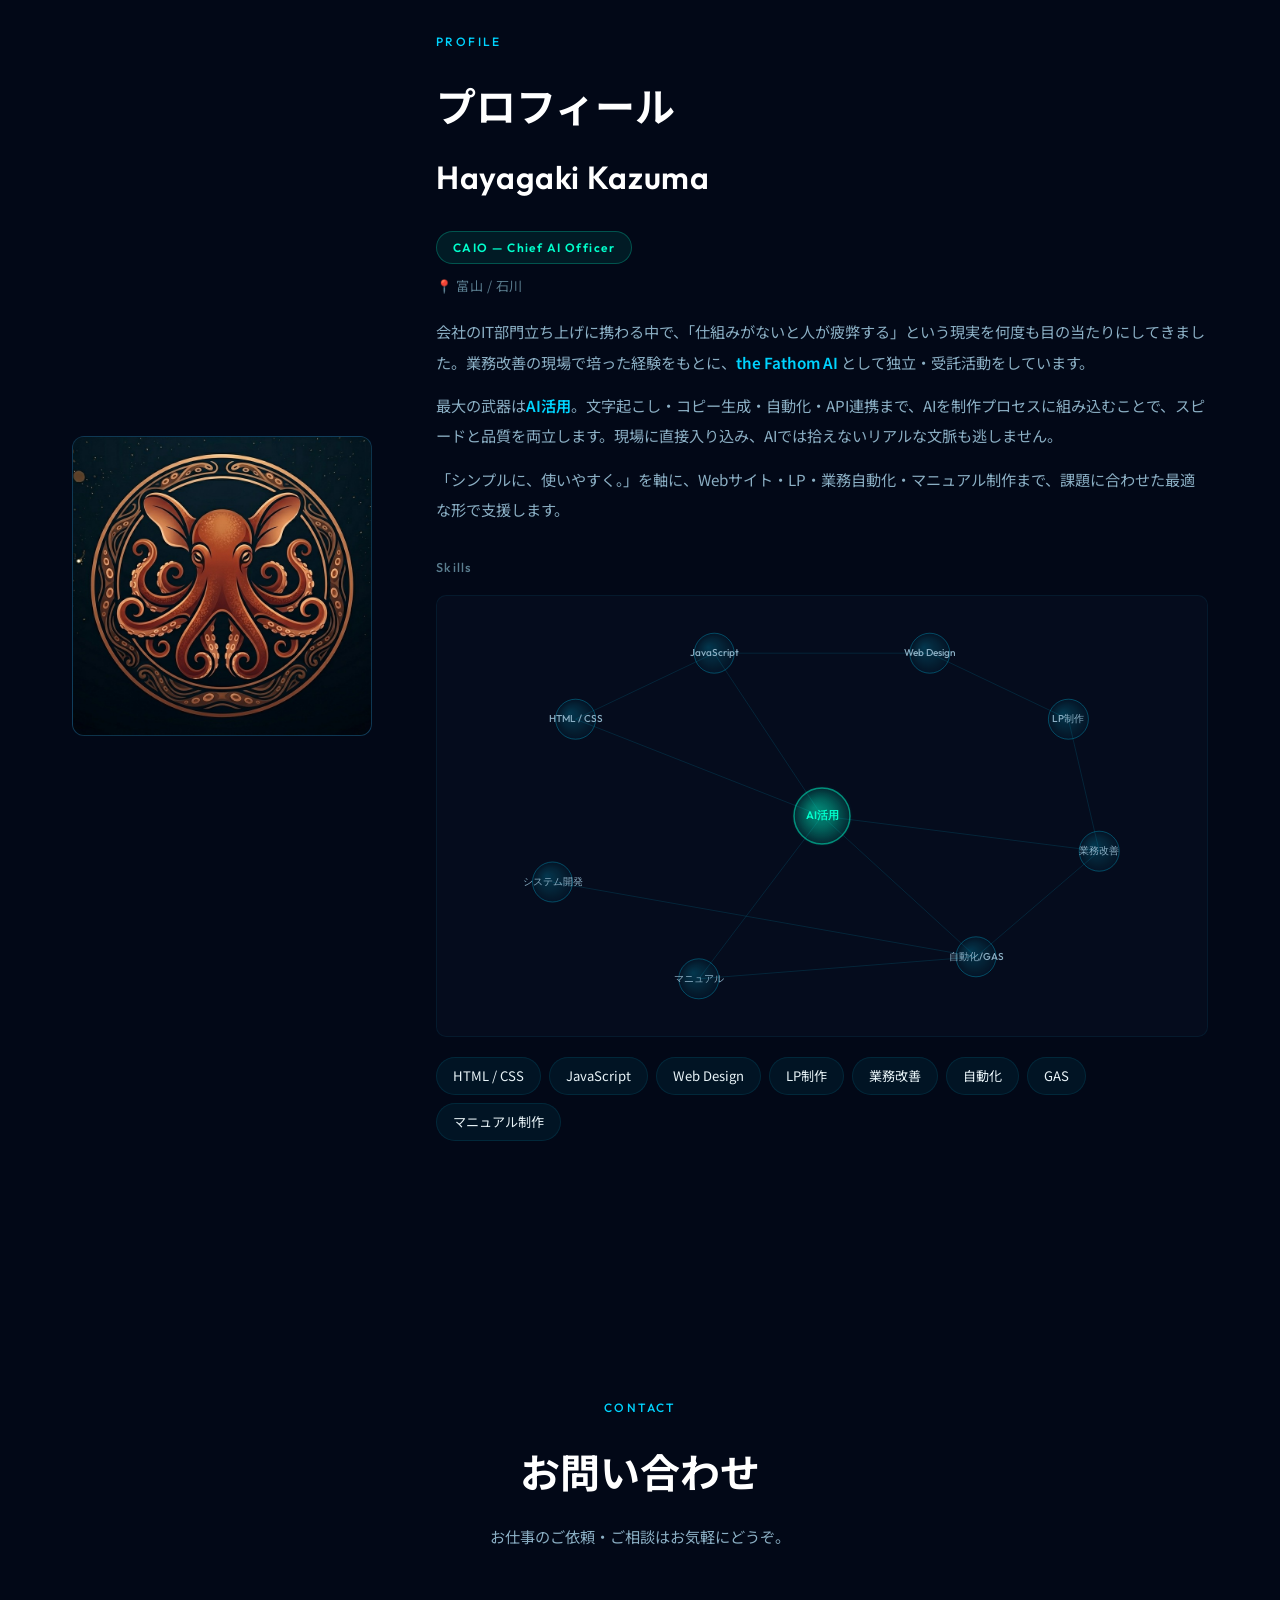
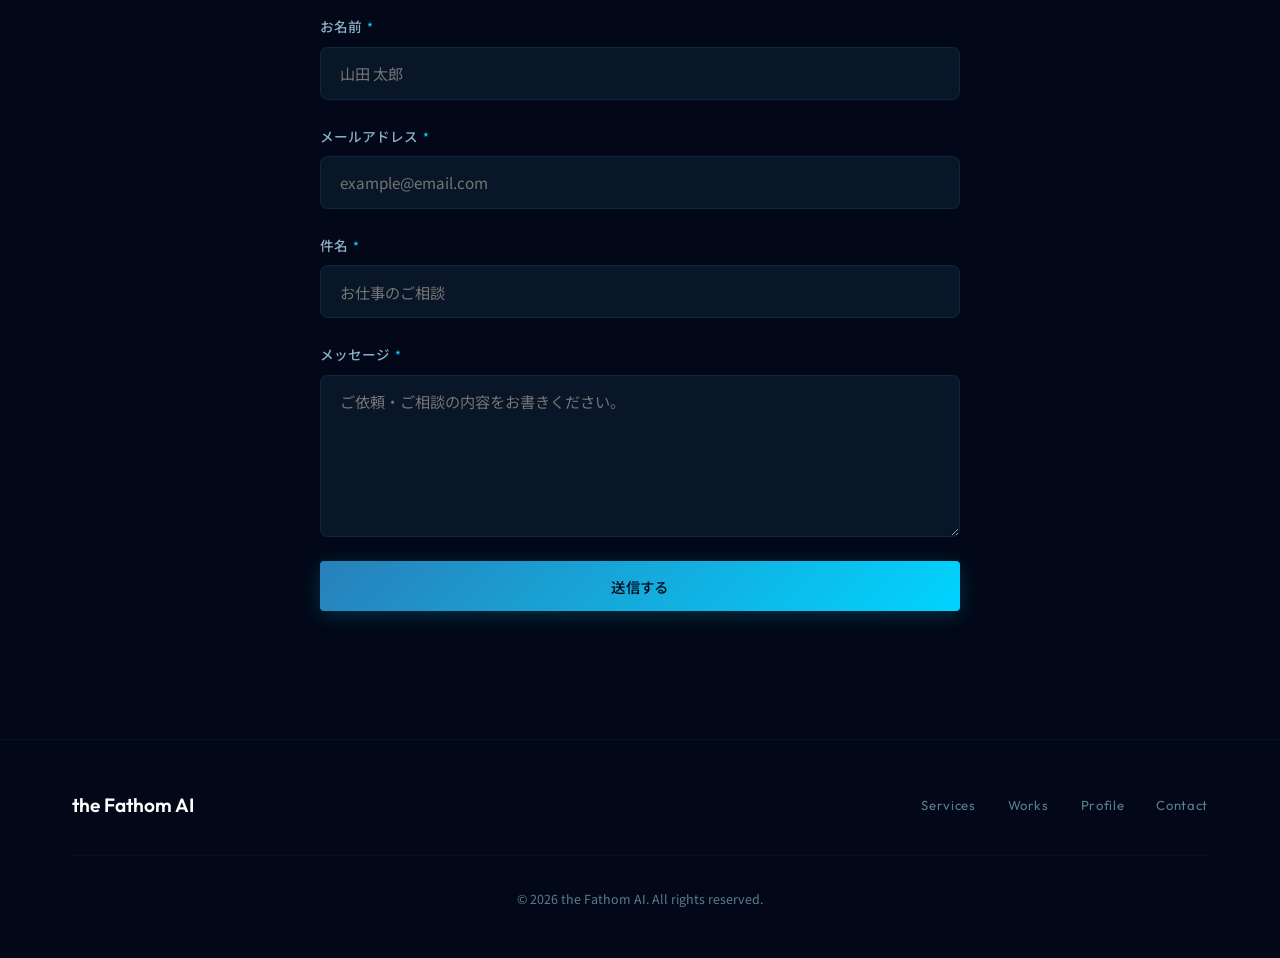
==== commit 4f3b72cc: "Redesign diagnosis and simulator sections with deep-sea aesthetics - Diagnosis: glass card wrapper w" ====
--- a/index.html
+++ b/index.html
@@ -477,7 +477,7 @@
       </div>
       <div class="simulator-wrapper reveal">
         <div class="sim-left">
-          <p class="sim-label">サービスを選ぶ（複数可）</p>
+          <div class="sim-section-label">サービスを選ぶ（複数可）</div>
           <div class="sim-services">
             <button class="sim-service-btn" data-service="lp">LP制作<span>¥60,000〜</span></button>
             <button class="sim-service-btn" data-service="web">Webサイト制作<span>¥100,000〜</span></button>
@@ -485,7 +485,8 @@
             <button class="sim-service-btn" data-service="system">システム開発<span>¥100,000〜</span></button>
             <button class="sim-service-btn" data-service="manual">マニュアル制作<span>¥30,000〜</span></button>
           </div>
-          <p class="sim-label" style="margin-top:1.5rem">オプション</p>
+          <div class="sim-divider"></div>
+          <div class="sim-section-label">オプション</div>
           <div class="sim-options">
             <label class="sim-option-label"><input type="checkbox" class="sim-option-check" data-option="rush"><span>急ぎ対応（2週間以内）<em>+¥20,000</em></span></label>
             <label class="sim-option-label"><input type="checkbox" class="sim-option-check" data-option="support"><span>月額保守サポート<em>+¥12,000/月</em></span></label>
@@ -493,11 +494,16 @@
           </div>
         </div>
         <div class="sim-right">
-          <p class="sim-total-label">概算目安</p>
-          <p class="sim-total" id="simTotal">---</p>
-          <p class="sim-note">※税抜・目安金額です</p>
-          <div class="sim-breakdown" id="simBreakdown"><p class="sim-hint">サービスを選んでください</p></div>
-          <a href="#contact" class="btn btn-primary btn-full" style="margin-top:1.5rem">この内容で相談する</a>
+          <div class="sim-sonar-display">
+            <p class="sim-total-label">DEPTH ESTIMATE</p>
+            <p class="sim-total" id="simTotal">---</p>
+            <p class="sim-note">※税抜・目安金額です</p>
+            <div class="sim-sonar-glow" aria-hidden="true"></div>
+          </div>
+          <div class="sim-breakdown-wrapper">
+            <div class="sim-breakdown" id="simBreakdown"><p class="sim-hint">サービスを選んでください</p></div>
+          </div>
+          <a href="#contact" class="btn btn-primary btn-full sim-cta">この内容で相談する</a>
         </div>
       </div>
     </div>
--- a/css/style.css
+++ b/css/style.css
@@ -1647,103 +1647,300 @@
 }
 
 /* ---- Diagnosis ---- */
-.diagnosis { position: relative; z-index: 1; padding: 8rem 0; }
-.diagnosis-wrapper { max-width: 680px; margin: 0 auto; }
+.diagnosis {
+  position: relative; z-index: 1; padding: 8rem 0;
+  background: linear-gradient(180deg, transparent, rgba(0,212,255,0.012), transparent);
+}
+.diagnosis-wrapper {
+  max-width: 680px; margin: 0 auto;
+  background: linear-gradient(160deg, rgba(15,32,53,0.85), rgba(8,18,36,0.75));
+  border: 1px solid rgba(0,212,255,0.1);
+  border-radius: 20px;
+  padding: 2.5rem 2.5rem 2rem;
+  position: relative; overflow: hidden;
+}
+.diagnosis-wrapper::before {
+  content: '';
+  position: absolute; top: 0; left: 0; right: 0;
+  height: 2px;
+  background: linear-gradient(90deg, transparent, var(--glow), var(--biolum), transparent);
+  opacity: 0.65;
+}
+.diagnosis-wrapper::after {
+  content: '';
+  position: absolute; bottom: -80px; right: -80px;
+  width: 220px; height: 220px;
+  background: radial-gradient(circle, rgba(0,212,255,0.05) 0%, transparent 70%);
+  pointer-events: none;
+}
 .diag-progress-track {
-  height: 2px; background: rgba(0,212,255,0.1); border-radius: 2px; margin-bottom: 2.5rem; overflow: hidden;
+  height: 3px; background: rgba(0,212,255,0.08); border-radius: 3px;
+  margin-bottom: 2.5rem; overflow: hidden;
 }
 .diag-progress-bar {
-  height: 100%; width: 0%; background: linear-gradient(90deg, var(--glow), var(--biolum));
-  border-radius: 2px; transition: width 0.4s cubic-bezier(0.4,0,0.2,1);
+  height: 100%; width: 0%;
+  background: linear-gradient(90deg, var(--glow), var(--biolum));
+  border-radius: 3px;
+  transition: width 0.5s cubic-bezier(0.4,0,0.2,1);
+  box-shadow: 0 0 8px rgba(0,212,255,0.5);
 }
 .diagnosis-steps { position: relative; min-height: 260px; }
 .diag-step {
-  display: none; flex-direction: column; gap: 1.5rem;
+  display: none; flex-direction: column; gap: 1.4rem;
   animation: fadeInUp 0.4s ease both;
 }
 .diag-step.active { display: flex; }
 .diag-step-label {
-  font-family: var(--font-en); font-size: 0.75rem; font-weight: 600;
-  letter-spacing: 0.15em; color: var(--glow);
+  font-family: var(--font-en); font-size: 0.68rem; font-weight: 700;
+  letter-spacing: 0.25em; text-transform: uppercase; color: var(--glow);
+  display: flex; align-items: center; gap: 0.8rem;
+}
+.diag-step-label::after {
+  content: ''; flex: 1; height: 1px;
+  background: linear-gradient(90deg, rgba(0,212,255,0.2), transparent);
 }
 .diag-question {
-  font-size: 1.3rem; font-weight: 700; color: var(--white); line-height: 1.5;
-}
-.diag-options { display: flex; flex-direction: column; gap: 0.75rem; }
+  font-size: 1.25rem; font-weight: 700; color: var(--white); line-height: 1.6;
+}
+.diag-options { display: flex; flex-direction: column; gap: 0.6rem; }
 .diag-option {
   text-align: left; padding: 1rem 1.4rem;
-  border: 1px solid rgba(0,212,255,0.1); border-radius: 10px;
-  background: rgba(15,32,53,0.6); color: var(--text-secondary);
-  font-family: var(--font-jp); font-size: 0.95rem;
-  cursor: pointer; transition: all 0.25s;
-}
-.diag-option:hover, .diag-option.selected {
-  border-color: var(--glow); background: rgba(0,212,255,0.07); color: var(--white);
-  transform: translateX(4px);
-}
+  border: 1px solid rgba(0,212,255,0.08);
+  border-left: 3px solid transparent;
+  border-radius: 10px;
+  background: rgba(10,22,40,0.55); color: var(--text-secondary);
+  font-family: var(--font-jp); font-size: 0.93rem;
+  cursor: pointer;
+  transition: all 0.3s cubic-bezier(0.4,0,0.2,1);
+  position: relative; overflow: hidden;
+}
+.diag-option::after {
+  content: '';
+  position: absolute; inset: 0;
+  background: linear-gradient(135deg, rgba(0,212,255,0.06), transparent);
+  opacity: 0; transition: opacity 0.3s;
+}
+.diag-option:hover {
+  border-color: rgba(0,212,255,0.22);
+  border-left-color: var(--glow);
+  color: var(--white);
+  transform: translateX(6px);
+  box-shadow: 0 4px 20px rgba(0,212,255,0.07);
+}
+.diag-option:hover::after { opacity: 1; }
+.diag-option.selected {
+  border-color: rgba(0,212,255,0.3);
+  border-left-color: var(--biolum);
+  background: rgba(0,212,255,0.09);
+  color: var(--white);
+  box-shadow: 0 0 20px rgba(0,212,255,0.08);
+}
+.diag-option.selected::after { opacity: 1; }
+
 .diag-result {
-  text-align: center; padding: 2rem;
-  border: 1px solid rgba(0,255,204,0.2); border-radius: 14px;
-  background: linear-gradient(135deg, rgba(0,255,204,0.05), rgba(0,212,255,0.03));
+  text-align: center; padding: 2.5rem;
+  border: 1px solid rgba(0,255,204,0.2); border-radius: 16px;
+  background: linear-gradient(160deg, rgba(0,255,204,0.05), rgba(0,212,255,0.04));
   animation: fadeInUp 0.5s ease both;
+  position: relative; overflow: hidden;
+}
+.diag-result::before {
+  content: '';
+  position: absolute; top: 0; left: 0; right: 0;
+  height: 2px;
+  background: linear-gradient(90deg, transparent, var(--biolum), var(--glow), transparent);
 }
 .diag-result-icon { font-size: 2.5rem; margin-bottom: 0.8rem; }
 .diag-result-label {
-  font-family: var(--font-en); font-size: 0.72rem; font-weight: 600;
-  letter-spacing: 0.12em; color: var(--biolum); margin-bottom: 0.5rem;
-}
-.diag-result-title { font-size: 1.4rem; font-weight: 700; color: var(--white); margin-bottom: 0.8rem; }
-.diag-result-desc { font-size: 0.9rem; color: var(--text-secondary); line-height: 2; margin-bottom: 0.8rem; }
+  font-family: var(--font-en); font-size: 0.68rem; font-weight: 700;
+  letter-spacing: 0.22em; text-transform: uppercase;
+  color: var(--biolum); margin-bottom: 0.6rem;
+}
+.diag-result-title { font-size: 1.5rem; font-weight: 700; color: var(--white); margin-bottom: 0.8rem; }
+.diag-result-desc { font-size: 0.9rem; color: var(--text-secondary); line-height: 2; margin-bottom: 1rem; }
 .diag-result-price {
-  display: inline-block; font-family: var(--font-en); font-size: 1.1rem; font-weight: 600;
-  color: var(--glow); margin-bottom: 0.5rem;
+  display: inline-block; font-family: var(--font-en); font-size: 1.15rem; font-weight: 700;
+  color: var(--glow);
+  background: rgba(0,212,255,0.08);
+  border: 1px solid rgba(0,212,255,0.2);
+  padding: 0.4rem 1.4rem; border-radius: 50px;
+  box-shadow: 0 0 16px rgba(0,212,255,0.12);
 }
 .diag-retry {
-  margin-top: 1.5rem; background: none; border: 1px solid rgba(0,212,255,0.2);
+  margin-top: 1.5rem; background: none;
+  border: 1px solid rgba(0,212,255,0.15);
   color: var(--text-muted); font-family: var(--font-jp); font-size: 0.85rem;
-  padding: 0.6rem 1.5rem; border-radius: 50px; cursor: pointer; transition: all 0.3s; display: block; margin-inline: auto;
-}
-.diag-retry:hover { border-color: var(--glow); color: var(--glow); }
+  padding: 0.6rem 1.8rem; border-radius: 50px;
+  cursor: pointer; transition: all 0.3s;
+  display: block; margin-inline: auto;
+}
+.diag-retry:hover {
+  border-color: var(--glow); color: var(--glow);
+  background: rgba(0,212,255,0.05);
+}
 
 /* ---- Simulator ---- */
-.simulator { position: relative; z-index: 1; padding: 8rem 0; background: linear-gradient(180deg,transparent,rgba(0,212,255,0.01),transparent); }
+.simulator {
+  position: relative; z-index: 1; padding: 8rem 0;
+  background: linear-gradient(180deg, transparent, rgba(0,212,255,0.01), transparent);
+}
 .simulator-wrapper {
-  display: grid; grid-template-columns: 1fr 340px; gap: 3rem; align-items: start;
-}
-.sim-label { font-size: 0.78rem; font-weight: 600; letter-spacing: 0.08em; color: var(--text-muted); margin-bottom: 0.8rem; }
-.sim-services { display: flex; flex-direction: column; gap: 0.6rem; }
+  display: grid; grid-template-columns: 1fr 300px; gap: 2.5rem; align-items: start;
+}
+.sim-left {
+  background: linear-gradient(160deg, rgba(15,32,53,0.75), rgba(8,18,36,0.65));
+  border: 1px solid rgba(0,212,255,0.08);
+  border-radius: 16px;
+  padding: 2rem;
+}
+.sim-section-label {
+  font-family: var(--font-en); font-size: 0.65rem; font-weight: 700;
+  letter-spacing: 0.25em; text-transform: uppercase; color: var(--text-muted);
+  margin-bottom: 1rem;
+  display: flex; align-items: center; gap: 0.6rem;
+}
+.sim-section-label::before {
+  content: '';
+  display: inline-block; width: 3px; height: 11px;
+  background: var(--glow); border-radius: 2px;
+  box-shadow: 0 0 6px rgba(0,212,255,0.6);
+}
+.sim-services { display: flex; flex-direction: column; gap: 0.5rem; }
 .sim-service-btn {
   display: flex; justify-content: space-between; align-items: center;
-  padding: 0.9rem 1.2rem; border: 1px solid rgba(0,212,255,0.1); border-radius: 8px;
-  background: rgba(15,32,53,0.6); color: var(--text-secondary);
-  font-family: var(--font-jp); font-size: 0.9rem; cursor: pointer; transition: all 0.25s; text-align: left;
-}
-.sim-service-btn span { font-family: var(--font-en); font-size: 0.82rem; color: var(--text-muted); }
-.sim-service-btn:hover { border-color: rgba(0,212,255,0.3); color: var(--white); }
-.sim-service-btn.active { border-color: var(--glow); background: rgba(0,212,255,0.08); color: var(--white); }
-.sim-service-btn.active span { color: var(--glow); }
-.sim-options { display: flex; flex-direction: column; gap: 0.6rem; }
+  padding: 0.95rem 1.2rem;
+  border: 1px solid rgba(0,212,255,0.08);
+  border-left: 3px solid transparent;
+  border-radius: 10px;
+  background: rgba(10,22,40,0.5); color: var(--text-secondary);
+  font-family: var(--font-jp); font-size: 0.9rem;
+  cursor: pointer; transition: all 0.25s; text-align: left;
+}
+.sim-service-btn span {
+  font-family: var(--font-en); font-size: 0.75rem;
+  color: var(--text-muted);
+  background: rgba(0,212,255,0.04);
+  border: 1px solid rgba(0,212,255,0.08);
+  padding: 0.15rem 0.6rem; border-radius: 50px;
+  transition: all 0.25s; white-space: nowrap;
+}
+.sim-service-btn:hover {
+  border-left-color: var(--glow);
+  border-color: rgba(0,212,255,0.2);
+  color: var(--white);
+  background: rgba(0,212,255,0.04);
+}
+.sim-service-btn:hover span { color: var(--glow); border-color: rgba(0,212,255,0.2); }
+.sim-service-btn.active {
+  border-left-color: var(--biolum);
+  border-color: rgba(0,212,255,0.25);
+  background: rgba(0,212,255,0.08);
+  color: var(--white);
+  box-shadow: 0 0 16px rgba(0,212,255,0.06);
+}
+.sim-service-btn.active span {
+  color: var(--glow);
+  background: rgba(0,212,255,0.1);
+  border-color: rgba(0,212,255,0.25);
+}
+.sim-divider {
+  height: 1px;
+  background: linear-gradient(90deg, transparent, rgba(0,212,255,0.12), transparent);
+  margin: 1.5rem 0;
+}
+.sim-options { display: flex; flex-direction: column; gap: 0.5rem; }
 .sim-option-label {
   display: flex; align-items: center; gap: 0.8rem;
-  padding: 0.7rem 1rem; border: 1px solid rgba(0,212,255,0.07); border-radius: 8px;
-  background: rgba(15,32,53,0.4); cursor: pointer; transition: border-color 0.25s;
-  font-size: 0.88rem; color: var(--text-secondary);
-}
-.sim-option-label:hover { border-color: rgba(0,212,255,0.2); }
+  padding: 0.8rem 1rem;
+  border: 1px solid rgba(0,212,255,0.07); border-radius: 10px;
+  background: rgba(10,22,40,0.4);
+  cursor: pointer; transition: all 0.25s;
+  font-size: 0.87rem; color: var(--text-secondary);
+}
+.sim-option-label:hover {
+  border-color: rgba(0,212,255,0.2);
+  background: rgba(0,212,255,0.03);
+  color: var(--white);
+}
+.sim-option-label:has(input:checked) {
+  border-color: rgba(0,255,204,0.25);
+  background: rgba(0,255,204,0.04);
+  color: var(--white);
+}
 .sim-option-label input { accent-color: var(--glow); width: 15px; height: 15px; flex-shrink: 0; }
-.sim-option-label em { font-style: normal; color: var(--glow); font-size: 0.8rem; margin-left: 0.5rem; }
+.sim-option-label em { font-style: normal; color: var(--biolum); font-size: 0.77rem; margin-left: 0.5rem; font-weight: 600; }
+
+/* sim right – sonar panel */
 .sim-right {
   position: sticky; top: 100px;
-  background: linear-gradient(135deg, rgba(15,32,53,0.9), rgba(10,22,40,0.8));
-  border: 1px solid rgba(0,212,255,0.12); border-radius: 14px; padding: 2rem;
-}
-.sim-total-label { font-family: var(--font-en); font-size: 0.72rem; font-weight: 600; letter-spacing: 0.15em; color: var(--text-muted); margin-bottom: 0.4rem; }
-.sim-total { font-family: var(--font-en); font-size: 2.2rem; font-weight: 700; color: var(--glow); min-height: 2.8rem; }
-.sim-note { font-size: 0.72rem; color: var(--text-muted); margin-top: 0.3rem; margin-bottom: 1.2rem; }
-.sim-breakdown { display: flex; flex-direction: column; gap: 0.5rem; min-height: 60px; }
-.sim-breakdown-row { display: flex; justify-content: space-between; font-size: 0.83rem; color: var(--text-secondary); padding: 0.4rem 0; border-bottom: 1px solid rgba(0,212,255,0.06); }
-.sim-breakdown-option { color: var(--text-muted); font-size: 0.8rem; }
-.sim-hint { font-size: 0.83rem; color: var(--text-muted); text-align: center; padding: 1rem 0; }
+  background: linear-gradient(160deg, rgba(8,18,36,0.97), rgba(4,12,26,0.95));
+  border: 1px solid rgba(0,212,255,0.15);
+  border-radius: 16px;
+  overflow: hidden;
+}
+.sim-right::before {
+  content: '';
+  position: absolute; top: 0; left: 0; right: 0;
+  height: 2px;
+  background: linear-gradient(90deg, transparent, var(--glow), transparent);
+  opacity: 0.7;
+}
+.sim-sonar-display {
+  padding: 2rem 2rem 1.4rem;
+  text-align: center;
+  position: relative;
+  border-bottom: 1px solid rgba(0,212,255,0.07);
+}
+.sim-sonar-display::after {
+  content: '';
+  position: absolute; inset: 0;
+  background: repeating-linear-gradient(
+    0deg,
+    transparent, transparent 22px,
+    rgba(0,212,255,0.018) 22px, rgba(0,212,255,0.018) 23px
+  );
+  pointer-events: none;
+}
+.sim-sonar-glow {
+  position: absolute; bottom: -40px; left: 50%; transform: translateX(-50%);
+  width: 160px; height: 80px;
+  background: radial-gradient(ellipse, rgba(0,212,255,0.12) 0%, transparent 70%);
+  pointer-events: none;
+}
+.sim-total-label {
+  font-family: var(--font-en); font-size: 0.6rem; font-weight: 700;
+  letter-spacing: 0.3em; text-transform: uppercase;
+  color: var(--text-muted); margin-bottom: 0.7rem;
+}
+.sim-total {
+  font-family: var(--font-en); font-size: 2.4rem; font-weight: 700;
+  color: var(--glow); min-height: 3rem;
+  text-shadow: 0 0 24px rgba(0,212,255,0.45);
+  position: relative; z-index: 1;
+  transition: text-shadow 0.3s;
+}
+.sim-total.counting {
+  animation: simGlowPulse 0.45s ease;
+}
+@keyframes simGlowPulse {
+  0%   { text-shadow: 0 0 24px rgba(0,212,255,0.45); }
+  50%  { text-shadow: 0 0 50px rgba(0,212,255,0.9), 0 0 80px rgba(0,212,255,0.3); }
+  100% { text-shadow: 0 0 24px rgba(0,212,255,0.45); }
+}
+.sim-note { font-size: 0.68rem; color: var(--text-muted); margin-top: 0.4rem; position: relative; z-index: 1; }
+.sim-breakdown-wrapper { padding: 1rem 2rem; }
+.sim-breakdown { display: flex; flex-direction: column; gap: 0.35rem; min-height: 60px; }
+.sim-breakdown-row {
+  display: flex; justify-content: space-between;
+  font-size: 0.8rem; color: var(--text-secondary);
+  padding: 0.4rem 0;
+  border-bottom: 1px solid rgba(0,212,255,0.05);
+}
+.sim-breakdown-row:last-child { border-bottom: none; }
+.sim-breakdown-option { color: var(--biolum); font-size: 0.77rem; }
+.sim-hint { font-size: 0.8rem; color: var(--text-muted); text-align: center; padding: 1.2rem 0; opacity: 0.6; }
+.sim-cta { display: block; margin: 0 2rem 2rem; text-align: center; }
+
 @media (max-width: 768px) {
   .simulator-wrapper { grid-template-columns: 1fr; }
   .sim-right { position: static; }
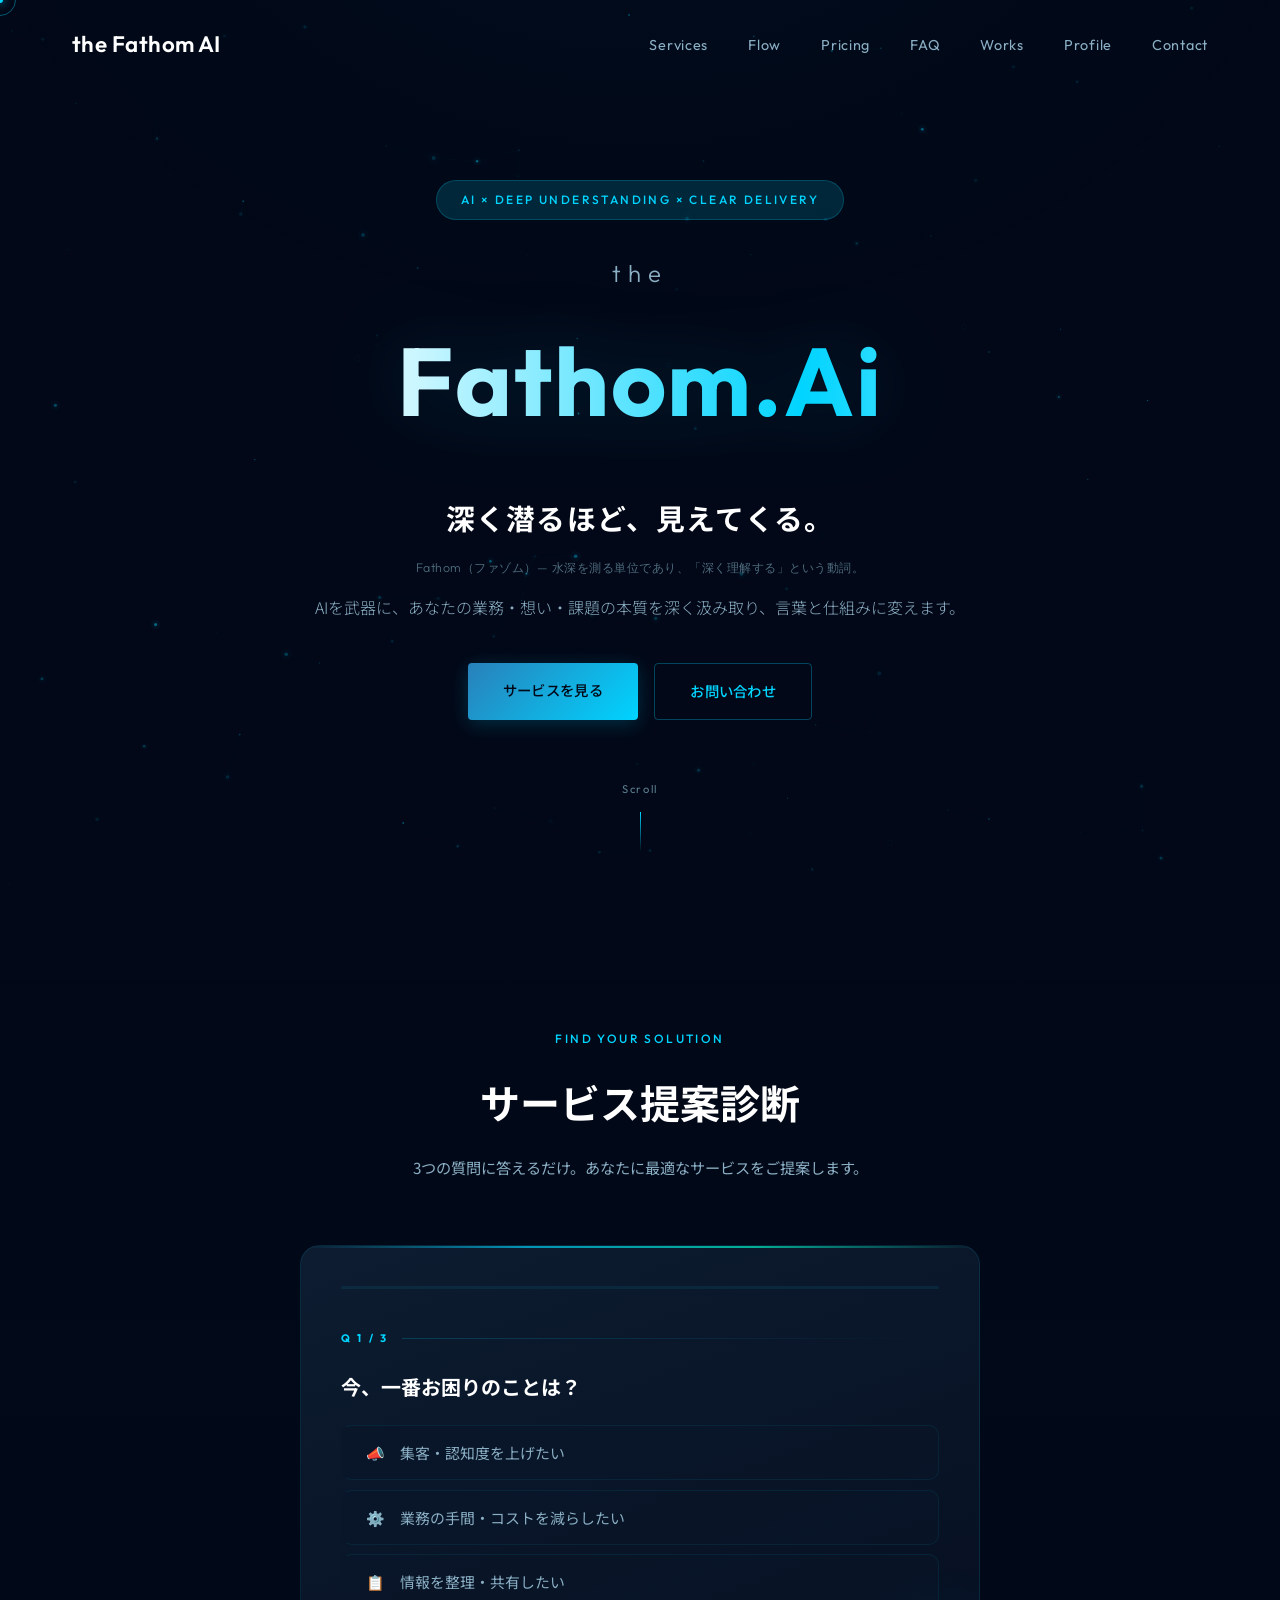
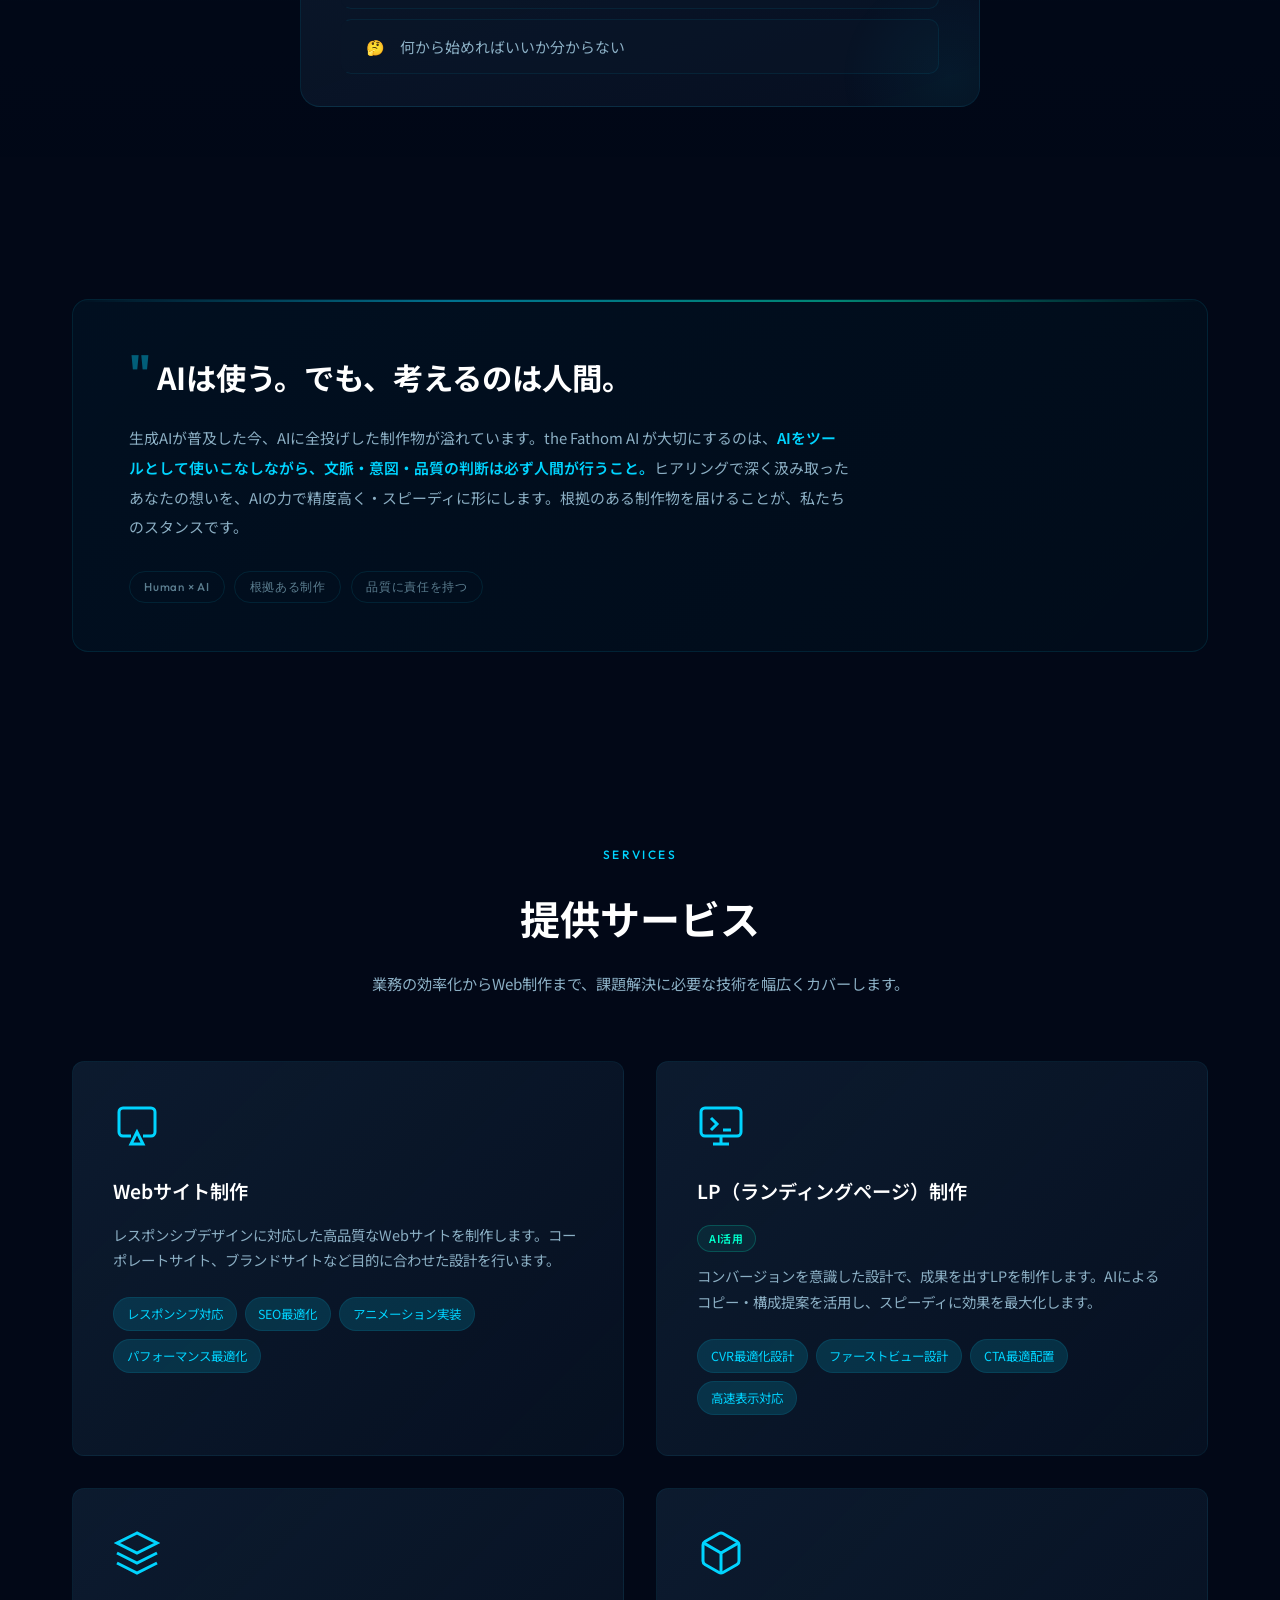
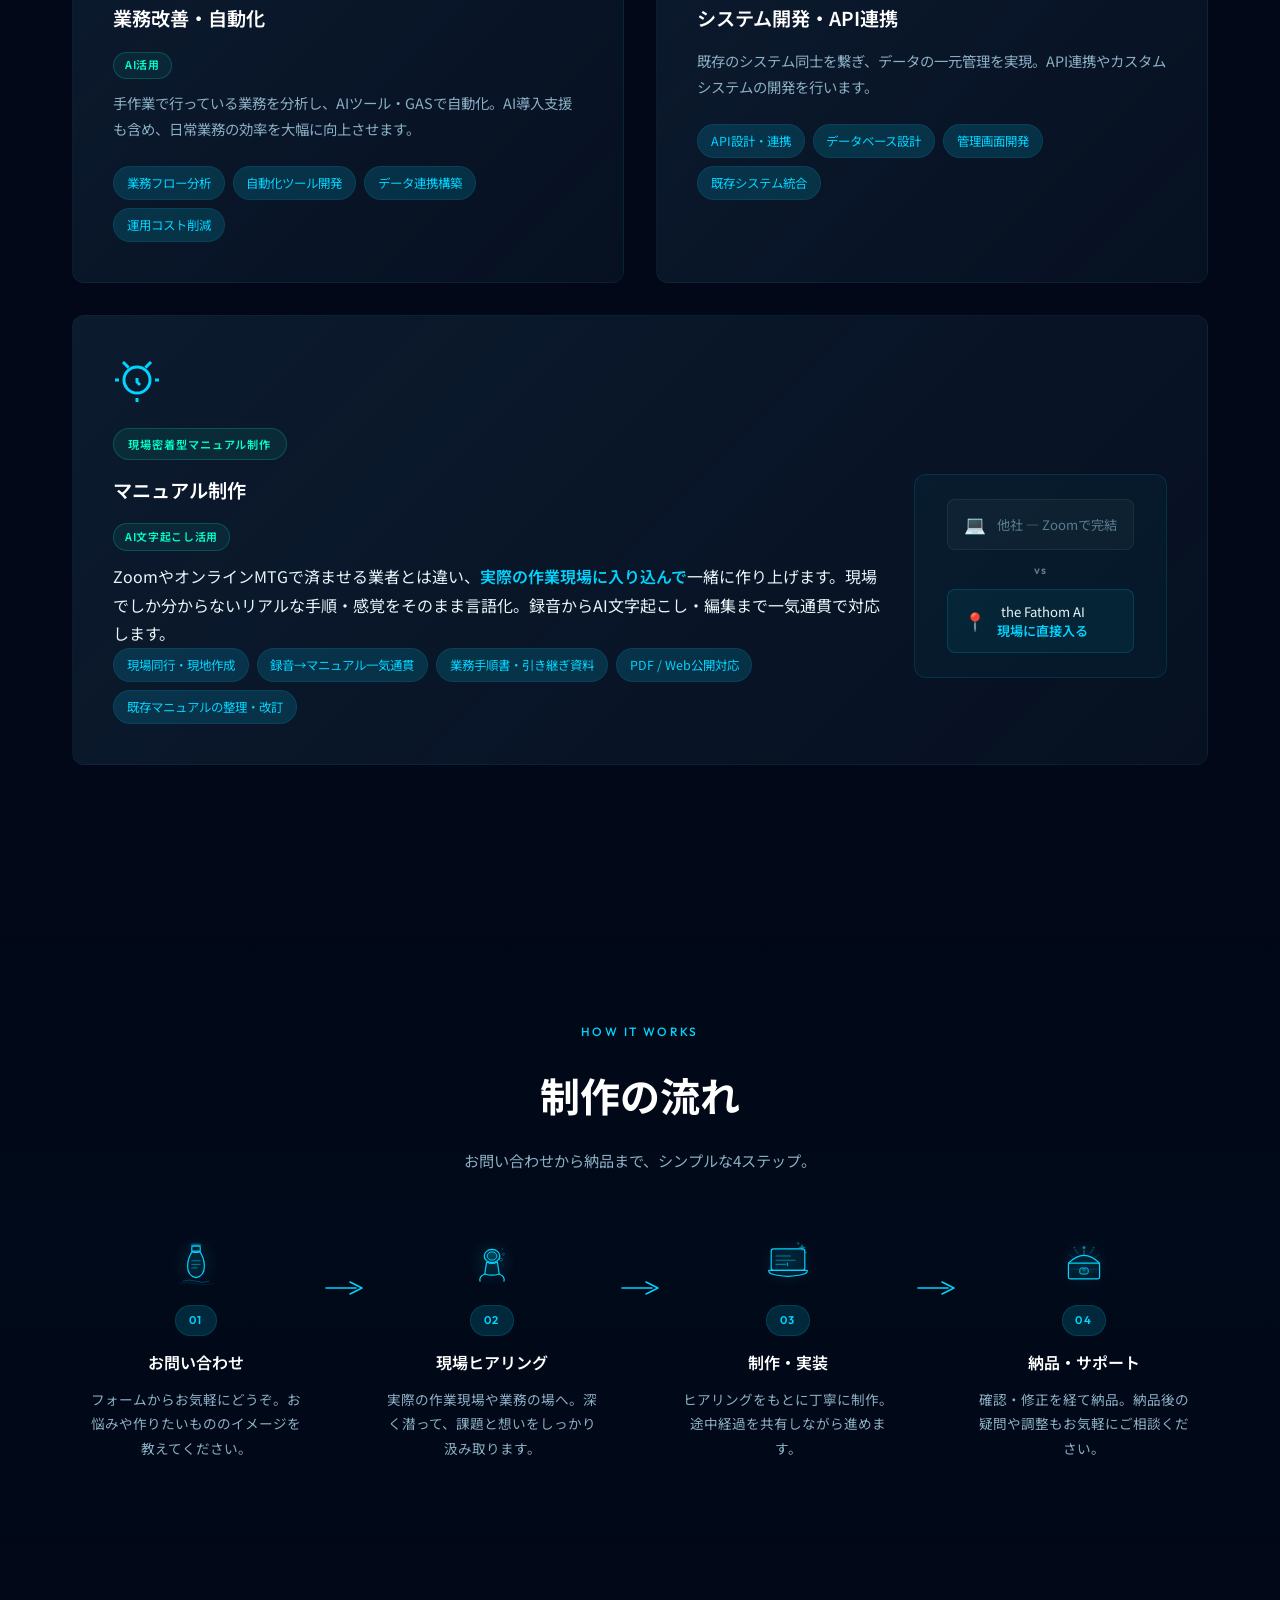
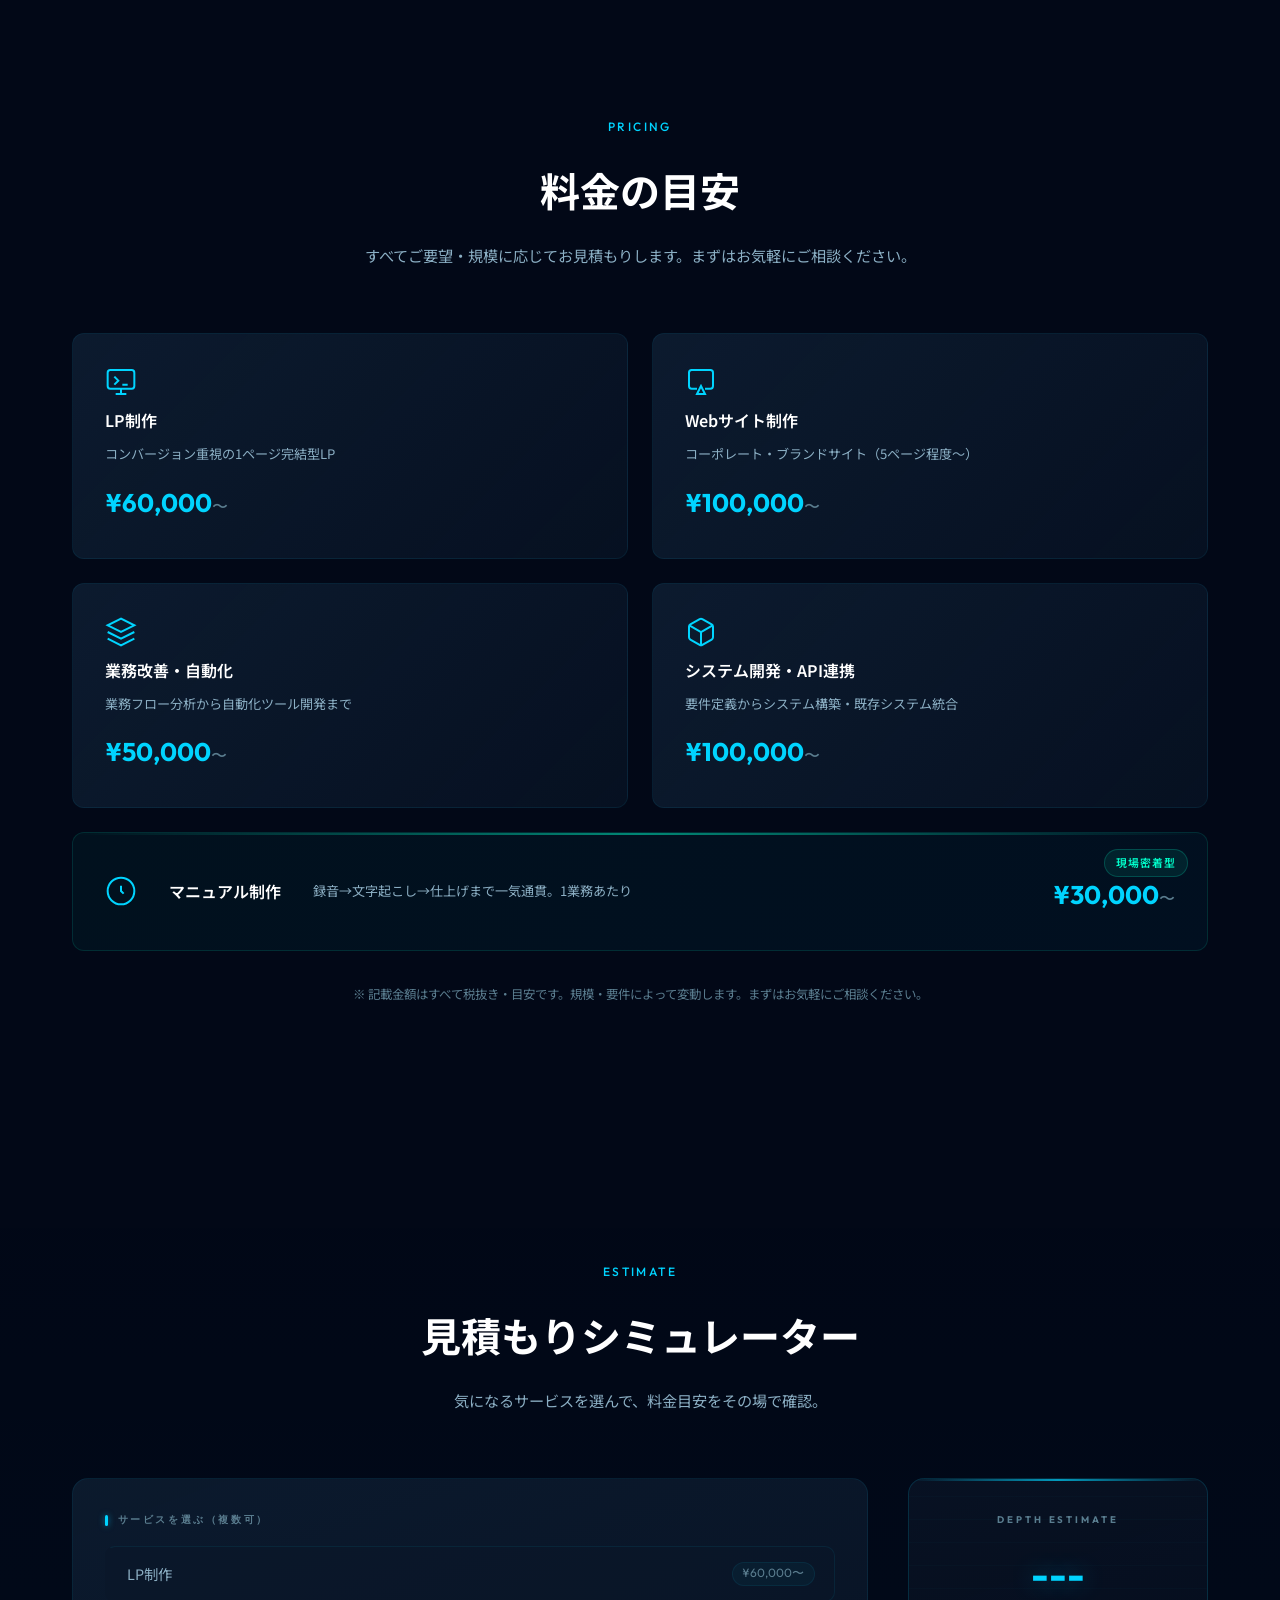
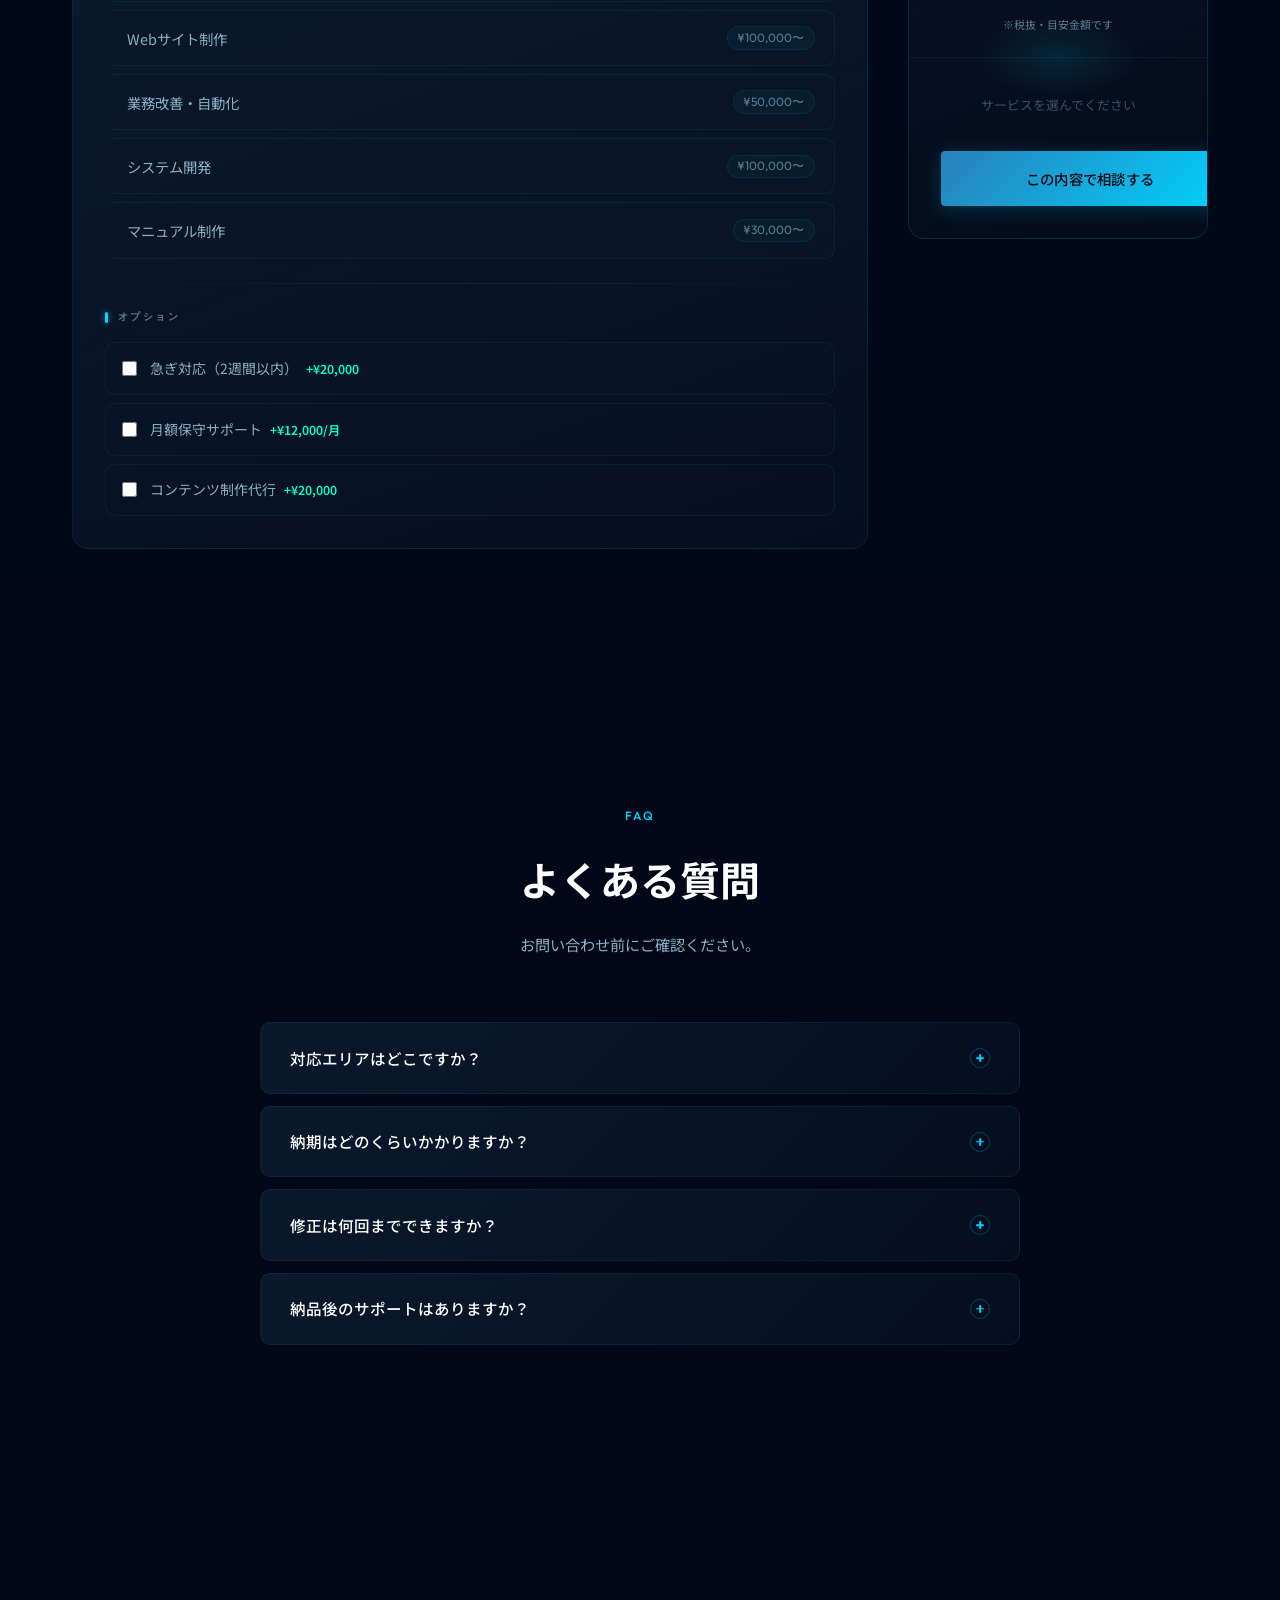
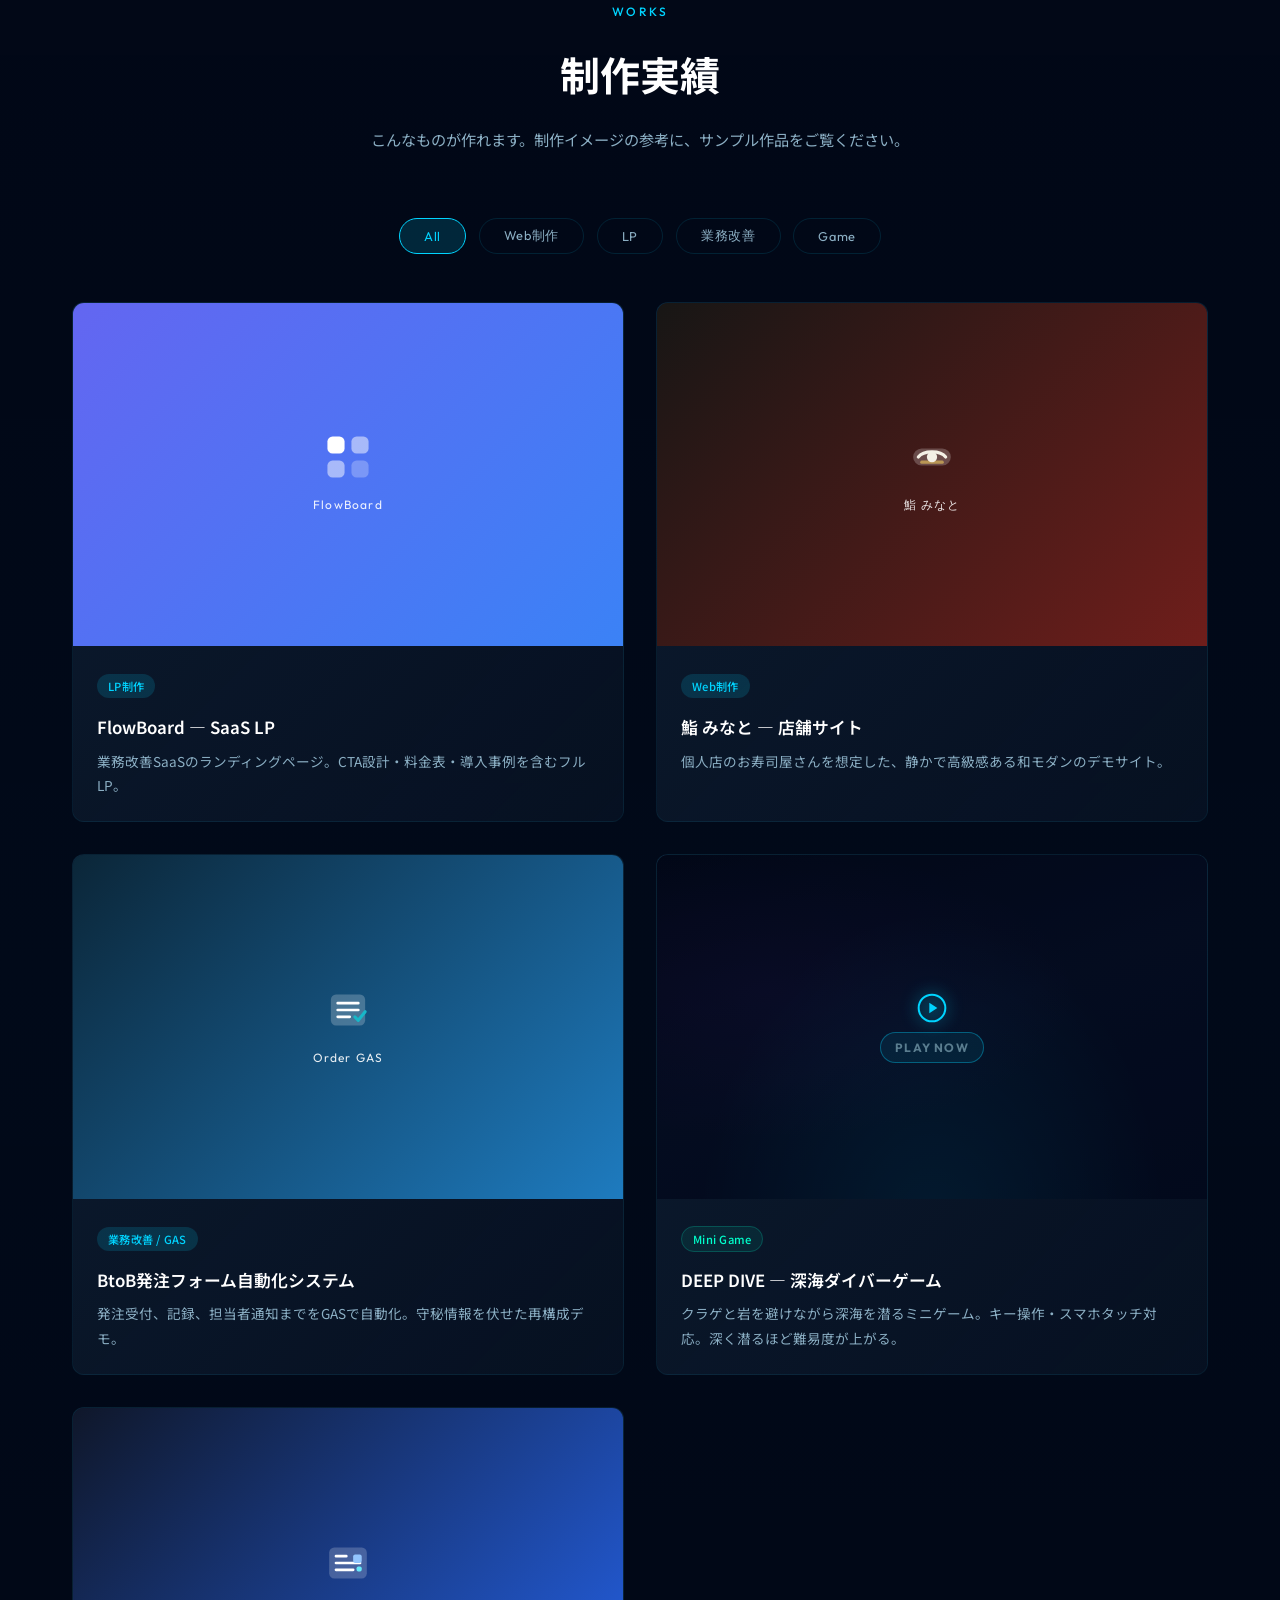
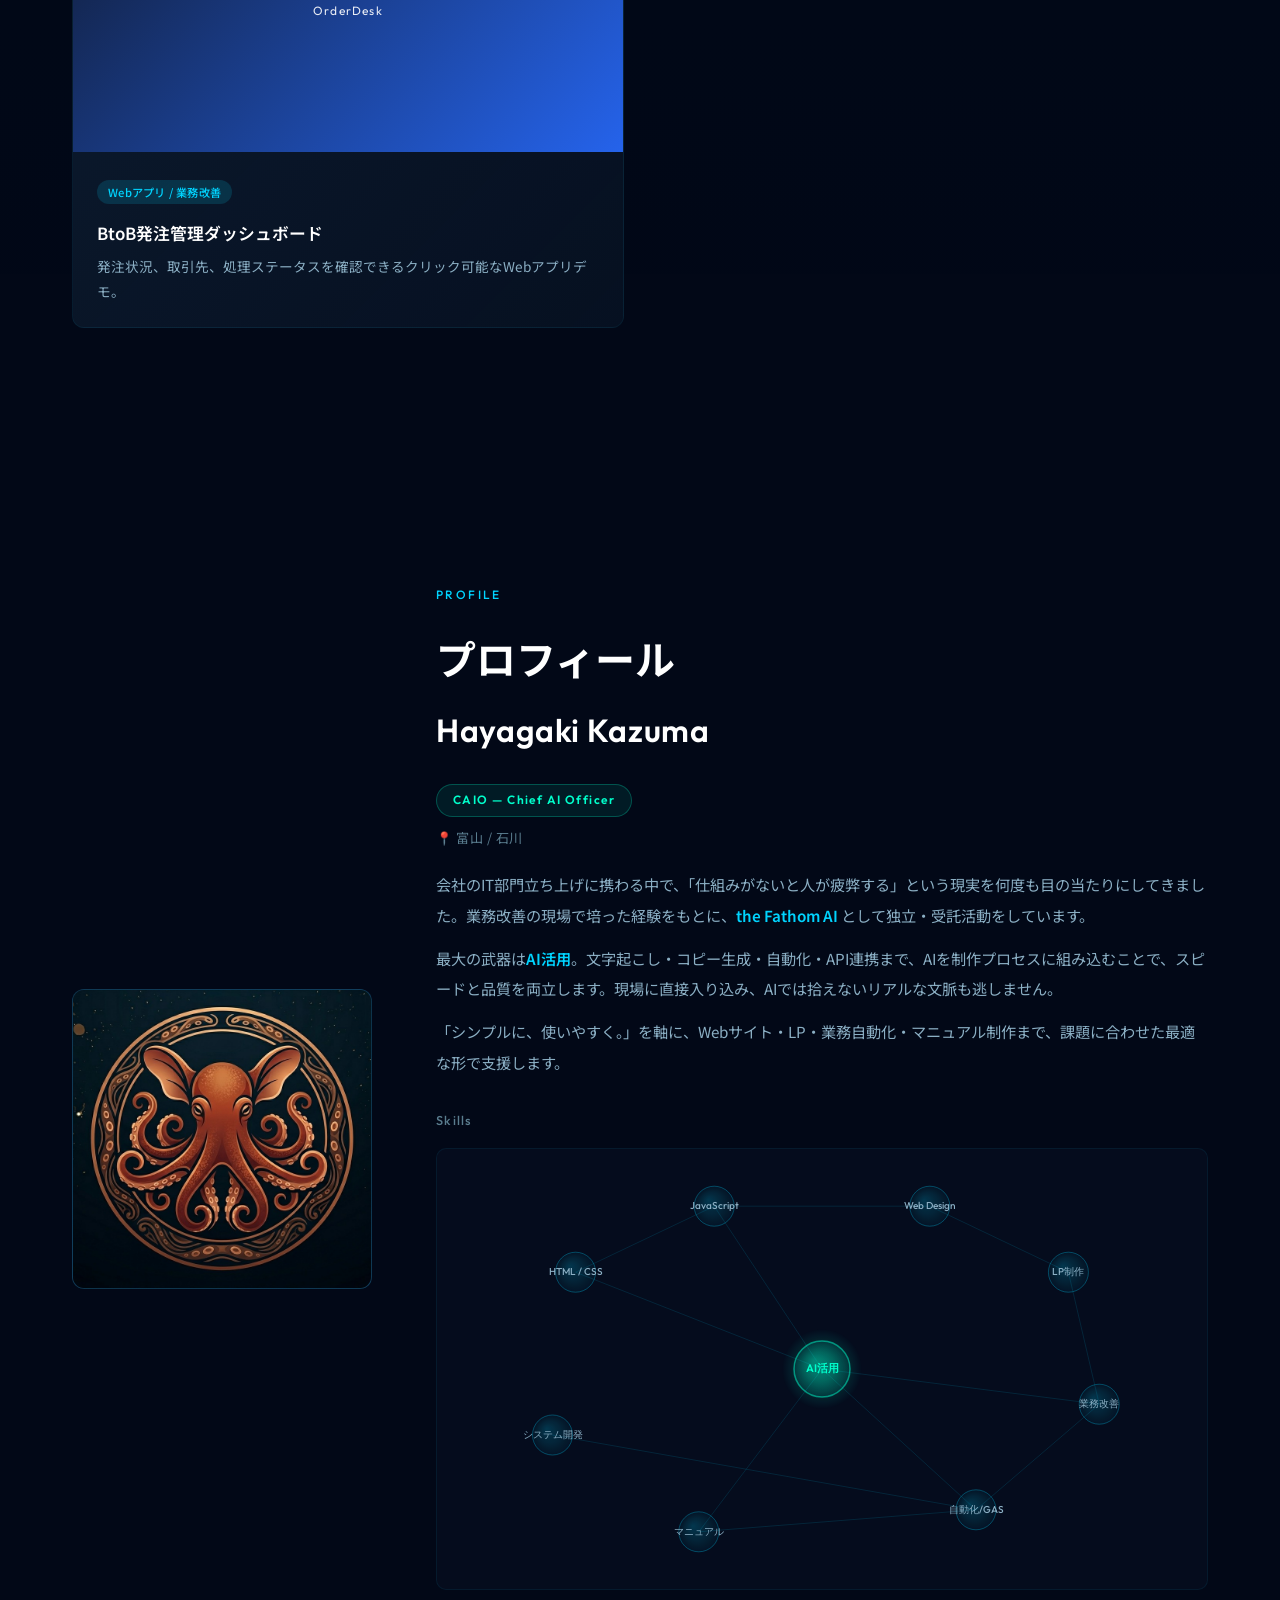
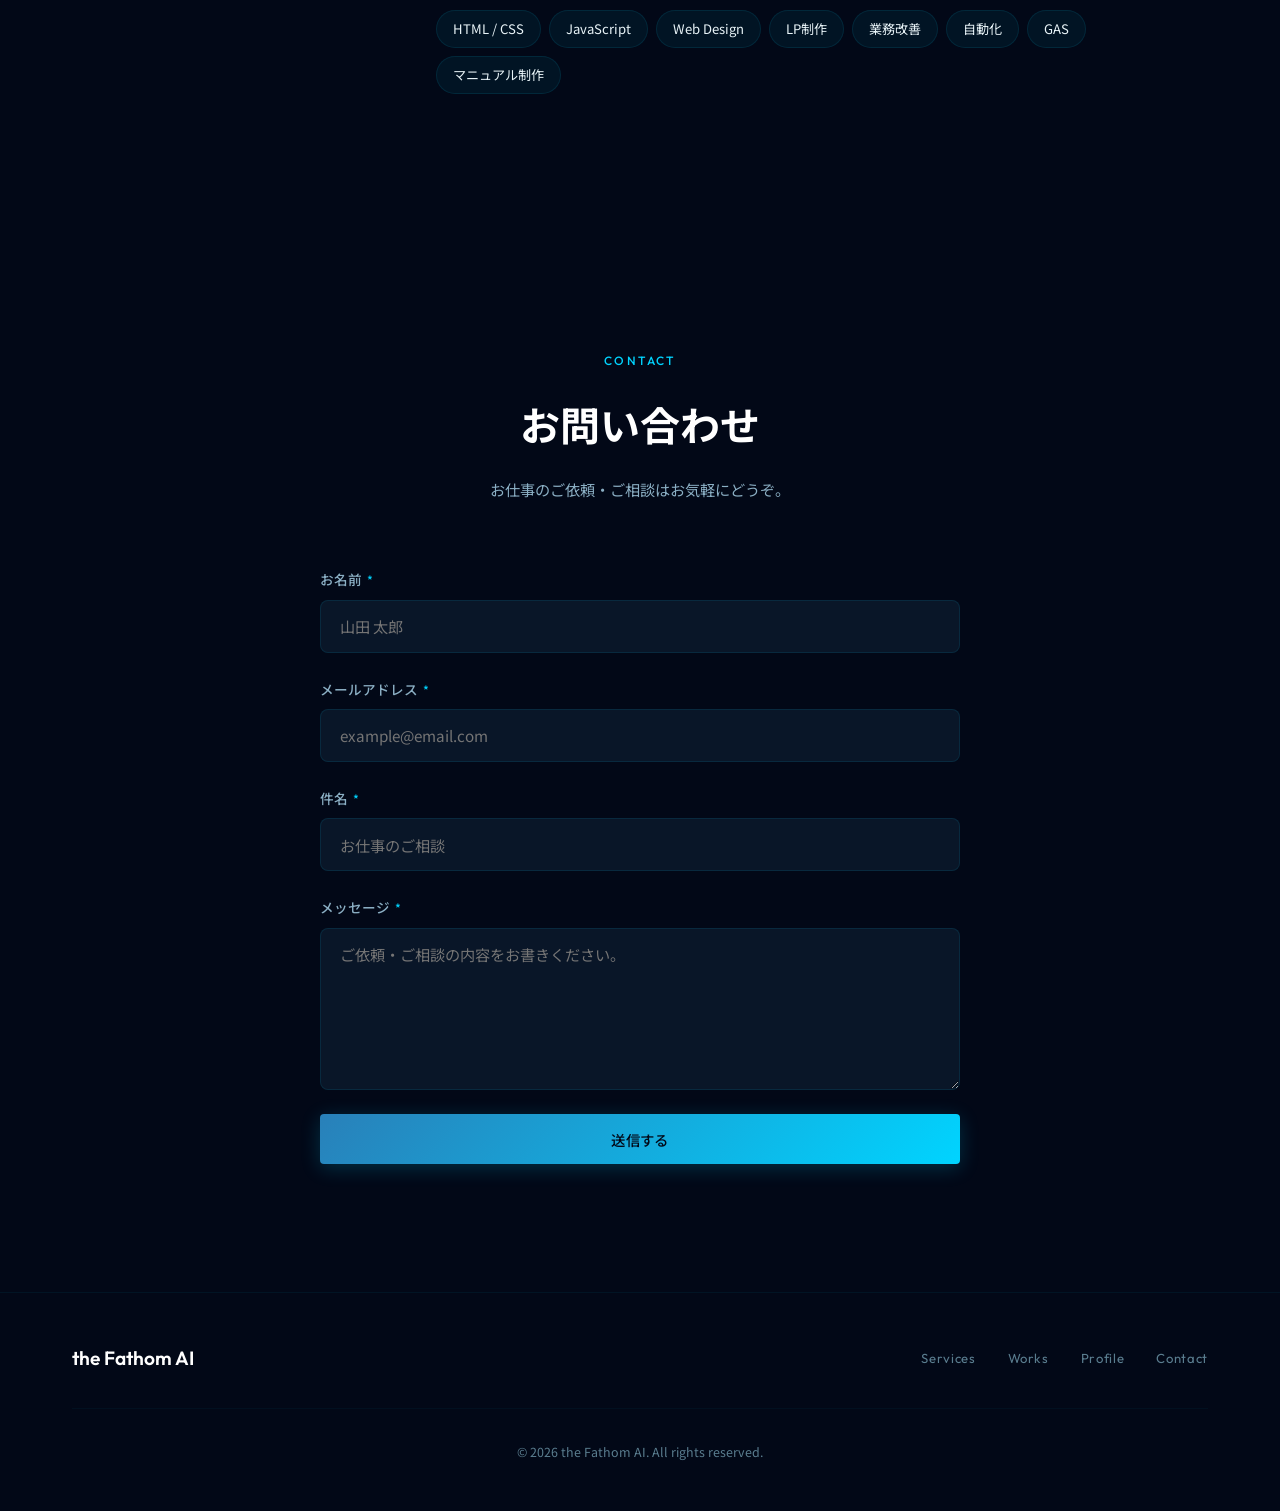
==== commit d8bb8678: "Add DEEP DIVE mini game with gallery card - game/index.html: Canvas-based infinite diver game   - Je" ====
--- a/index.html
+++ b/index.html
@@ -575,6 +575,7 @@
         <button class="filter-btn" data-filter="web">Web制作</button>
         <button class="filter-btn" data-filter="lp">LP</button>
         <button class="filter-btn" data-filter="tool">業務改善</button>
+        <button class="filter-btn" data-filter="game">Game</button>
       </div>
 
       <div class="gallery-grid">
@@ -640,6 +641,28 @@
           </a>
         </div>
 
+        <div class="gallery-item gallery-item--game reveal" data-category="game">
+          <a href="game/index.html" class="gallery-link" target="_blank">
+            <div class="gallery-thumb">
+              <div class="gallery-placeholder gallery-placeholder--game">
+                <canvas class="game-preview-canvas" width="480" height="240" aria-hidden="true"></canvas>
+                <div class="game-preview-overlay">
+                  <svg viewBox="0 0 24 24" fill="none" stroke="currentColor" stroke-width="1.5" style="width:32px;height:32px;color:#00d4ff;filter:drop-shadow(0 0 8px rgba(0,212,255,0.8))">
+                    <circle cx="12" cy="12" r="10"/>
+                    <polygon points="10,8 16,12 10,16" fill="currentColor" stroke="none"/>
+                  </svg>
+                  <span class="game-preview-label">PLAY NOW</span>
+                </div>
+              </div>
+            </div>
+            <div class="gallery-info">
+              <span class="gallery-tag gallery-tag--game">Mini Game</span>
+              <h3>DEEP DIVE — 深海ダイバーゲーム</h3>
+              <p>クラゲと岩を避けながら深海を潜るミニゲーム。キー操作・スマホタッチ対応。深く潜るほど難易度が上がる。</p>
+            </div>
+          </a>
+        </div>
+
         <div class="gallery-item reveal" data-category="tool">
           <a href="works/order-dashboard-app/index.html" class="gallery-link" target="_blank">
             <div class="gallery-thumb">
--- a/css/style.css
+++ b/css/style.css
@@ -1946,6 +1946,46 @@
   .sim-right { position: static; }
 }
 
+/* ---- Gallery Game Card ---- */
+.gallery-placeholder--game {
+  background: linear-gradient(160deg, #020817 0%, #060f24 50%, #030b1e 100%) !important;
+  position: relative; overflow: hidden;
+}
+.gallery-placeholder--game::before {
+  content: '';
+  position: absolute; inset: 0;
+  background:
+    radial-gradient(ellipse at 50% 110%, rgba(0,212,255,0.12) 0%, transparent 60%),
+    radial-gradient(ellipse at 20% 40%, rgba(120,40,200,0.08) 0%, transparent 50%);
+}
+.game-preview-canvas {
+  position: absolute; inset: 0; width: 100%; height: 100%;
+  object-fit: cover;
+}
+.game-preview-overlay {
+  position: absolute; inset: 0;
+  display: flex; flex-direction: column;
+  align-items: center; justify-content: center;
+  gap: 0.5rem;
+  background: rgba(2,8,23,0.35);
+  transition: background 0.3s;
+}
+.gallery-item--game:hover .game-preview-overlay {
+  background: rgba(2,8,23,0.15);
+}
+.game-preview-label {
+  font-family: var(--font-en); font-size: 0.65rem; font-weight: 700;
+  letter-spacing: 0.25em; color: rgba(0,212,255,0.9);
+  border: 1px solid rgba(0,212,255,0.35);
+  padding: 0.25rem 0.9rem; border-radius: 50px;
+  background: rgba(0,212,255,0.08);
+}
+.gallery-tag--game {
+  color: #00ffcc !important;
+  background: rgba(0,255,204,0.08) !important;
+  border: 1px solid rgba(0,255,204,0.2) !important;
+}
+
 /* ---- Skill Map ---- */
 .skillmap-wrap { width: 100%; margin-bottom: 1.2rem; border-radius: 10px; overflow: hidden; border: 1px solid rgba(0,212,255,0.07); background: rgba(10,22,40,0.4); }
 #skillmap-canvas { display: block; }
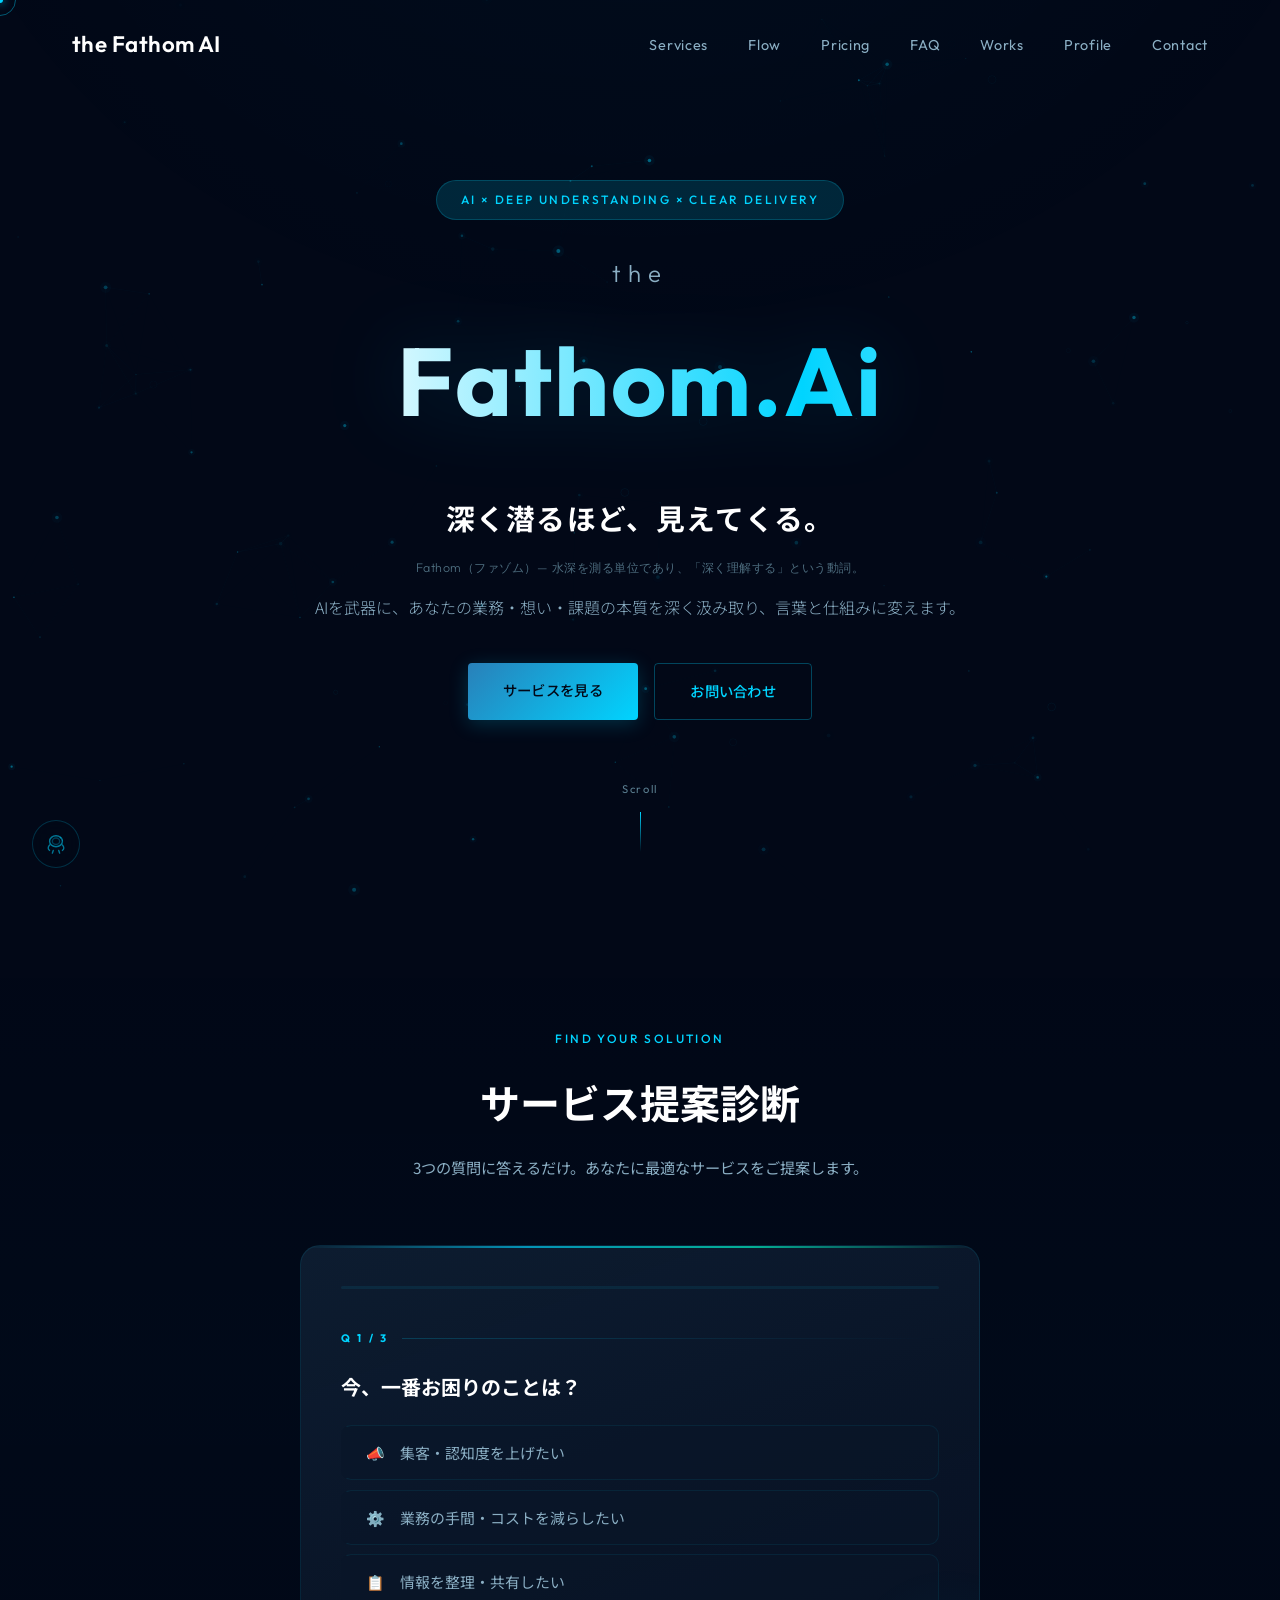
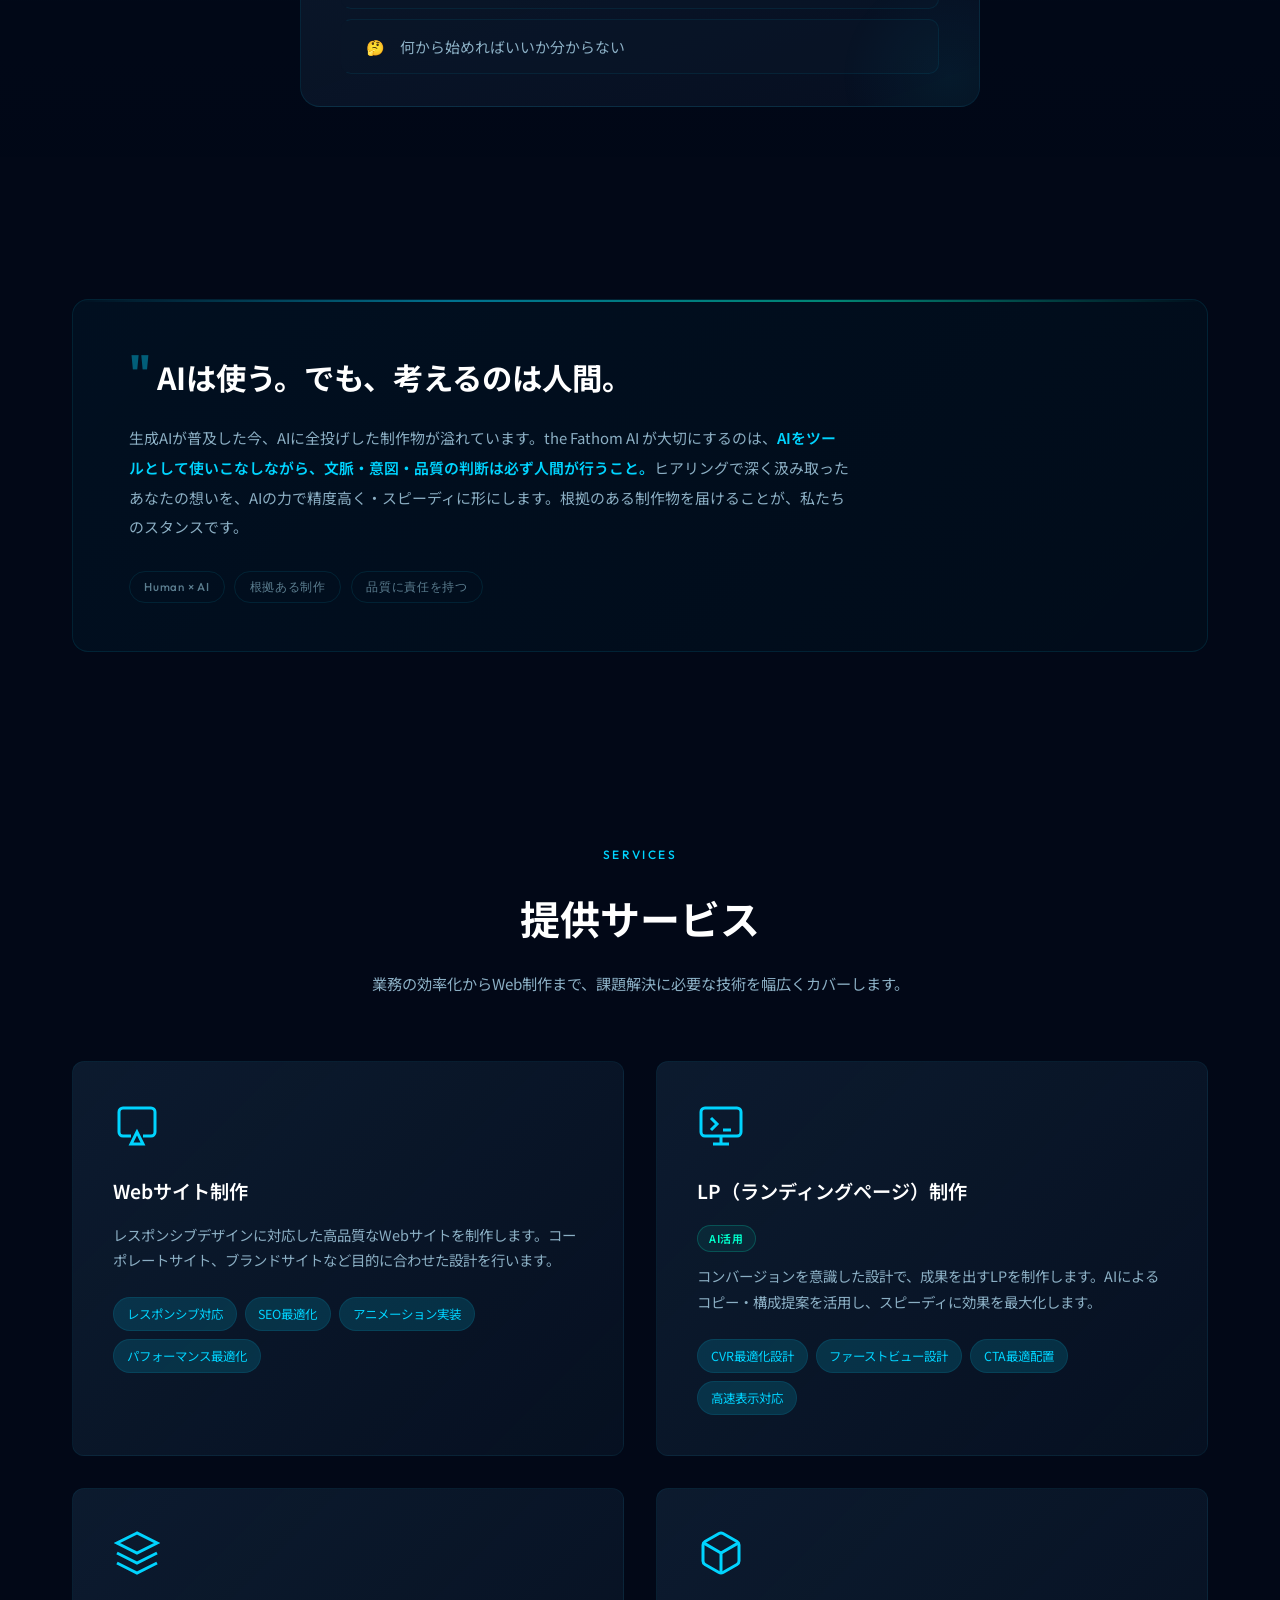
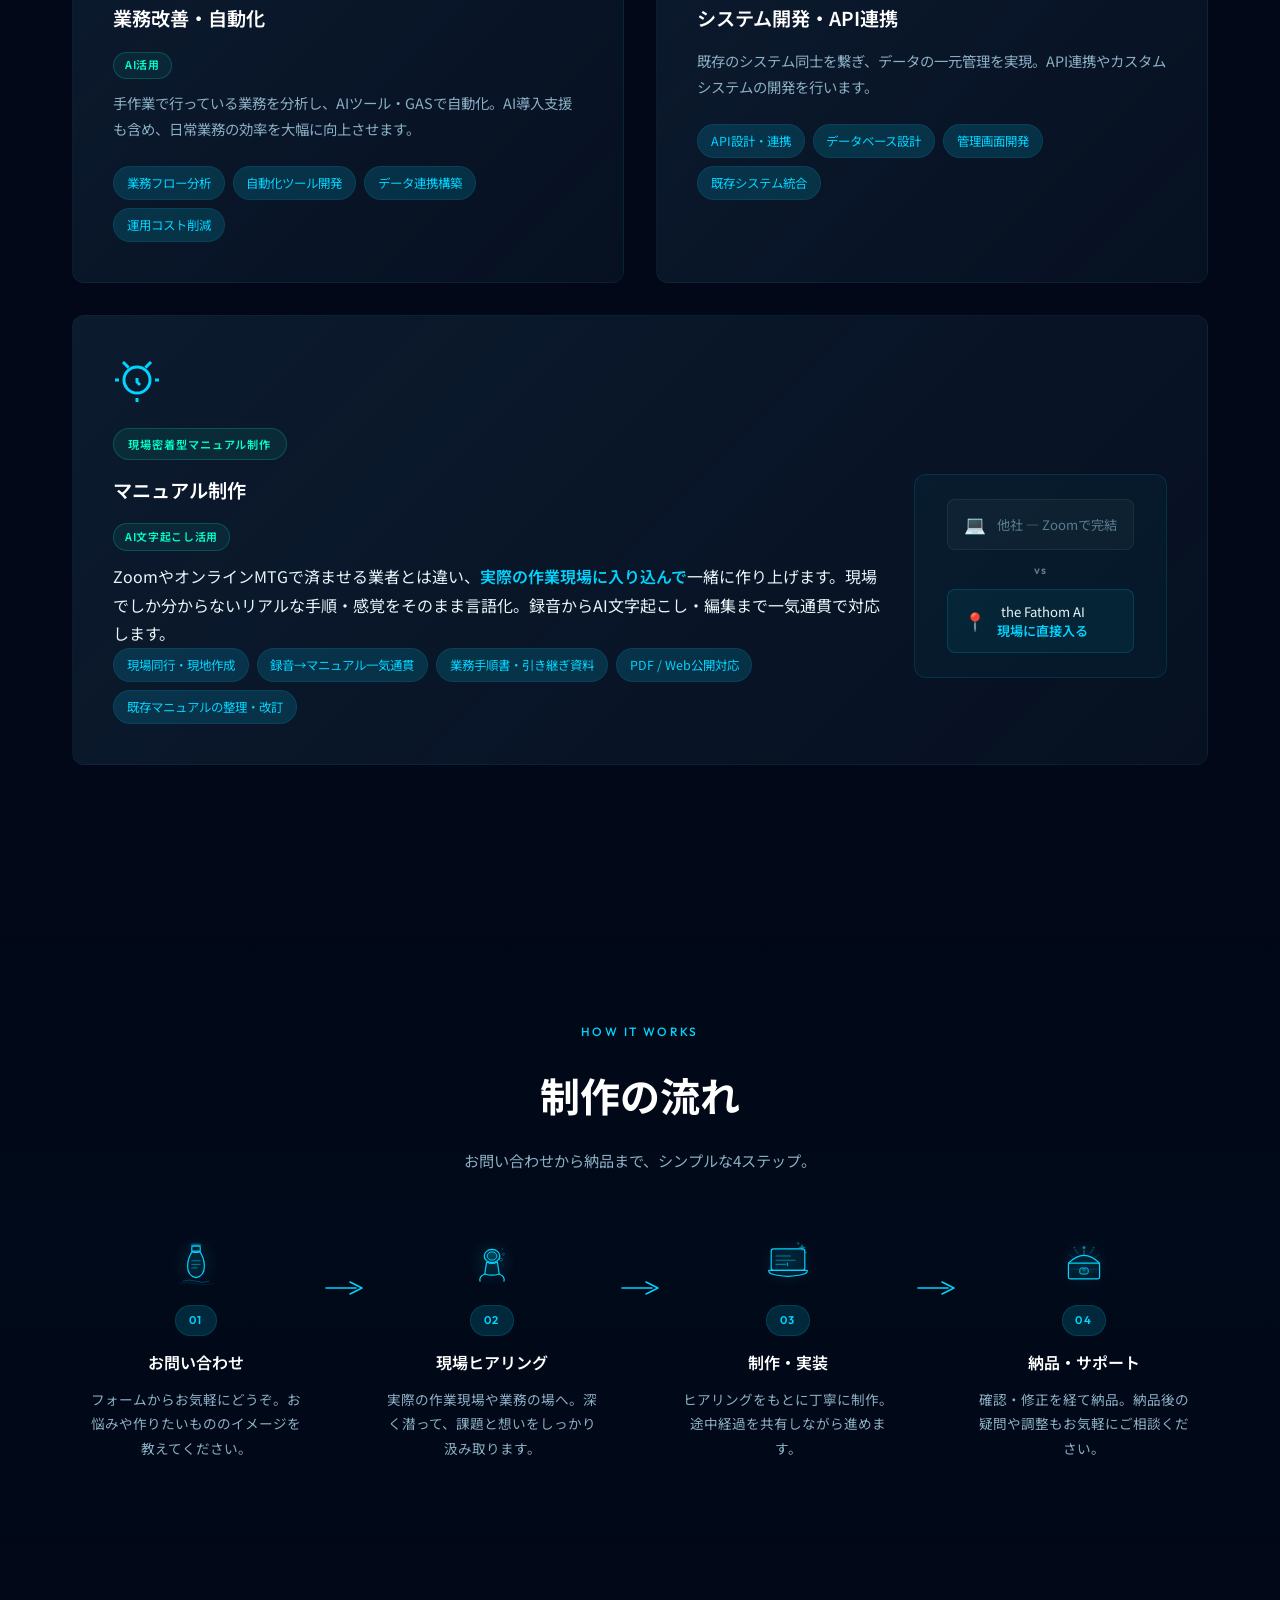
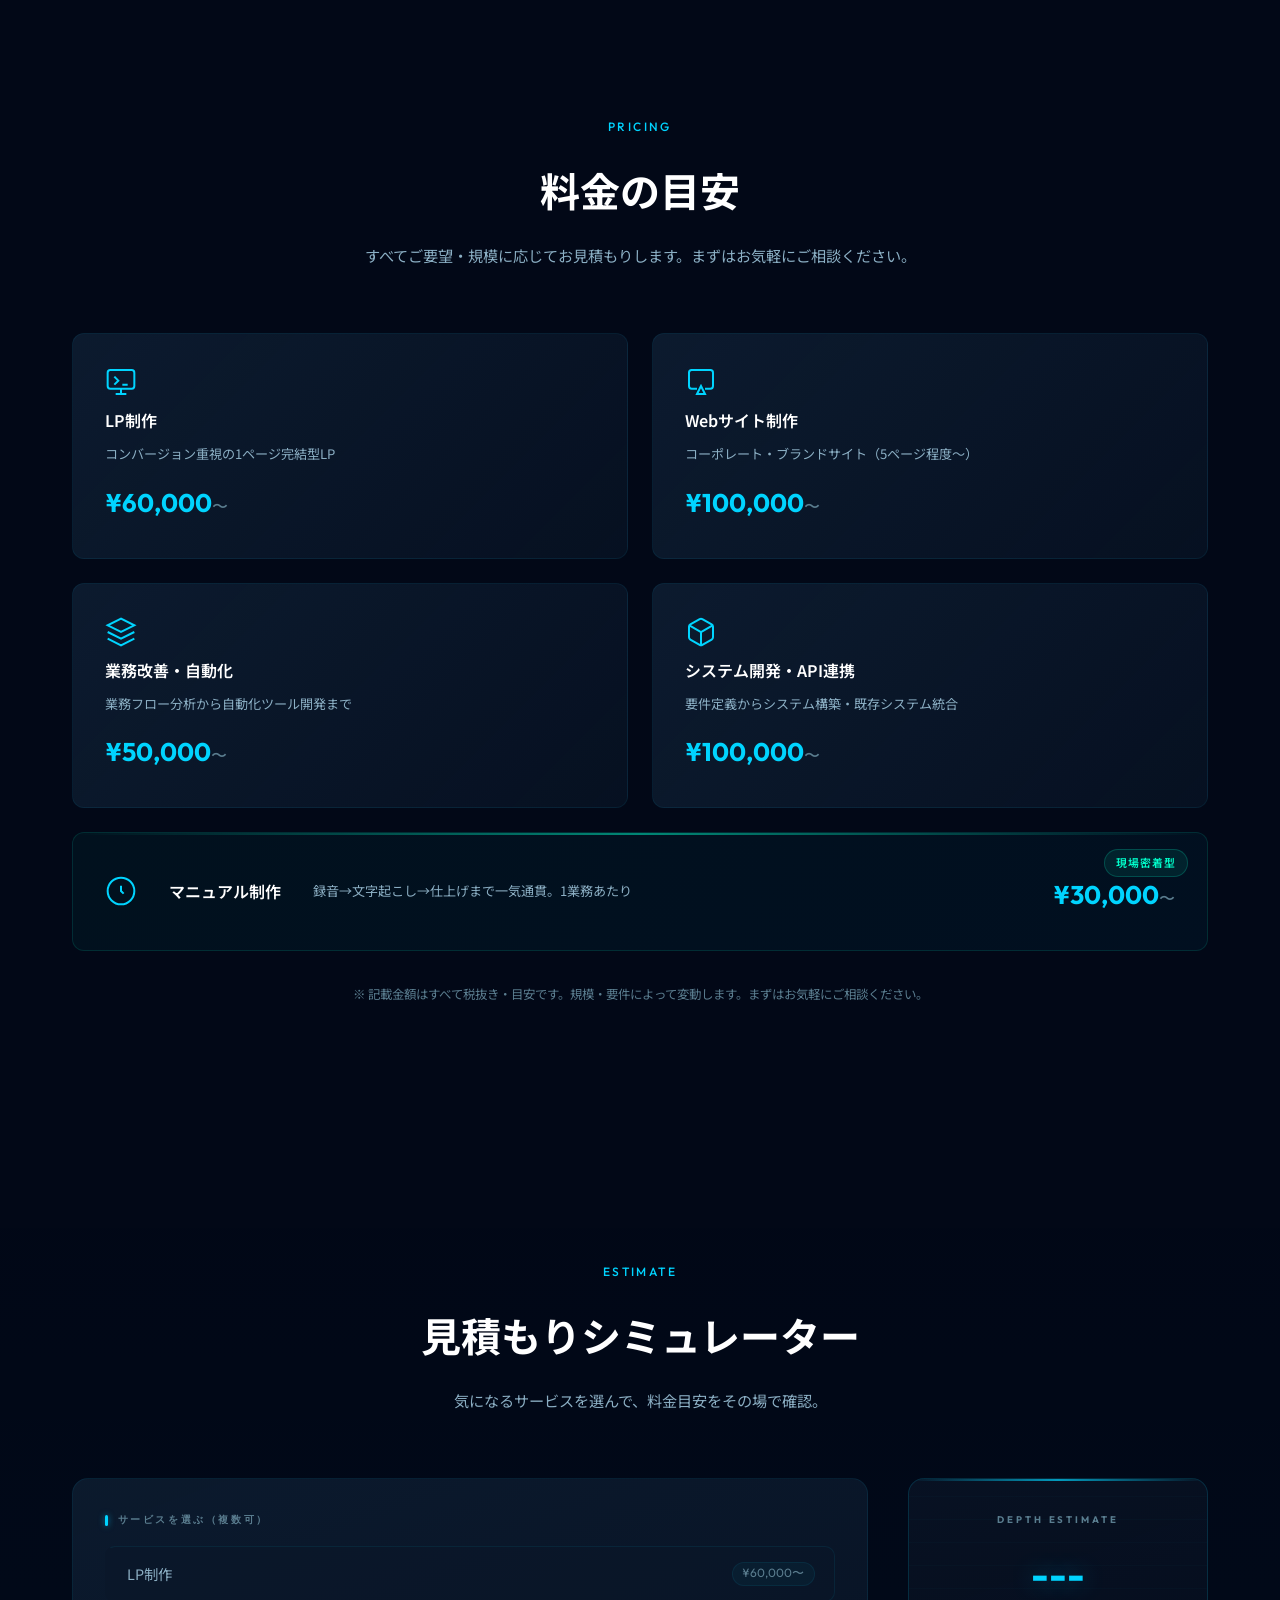
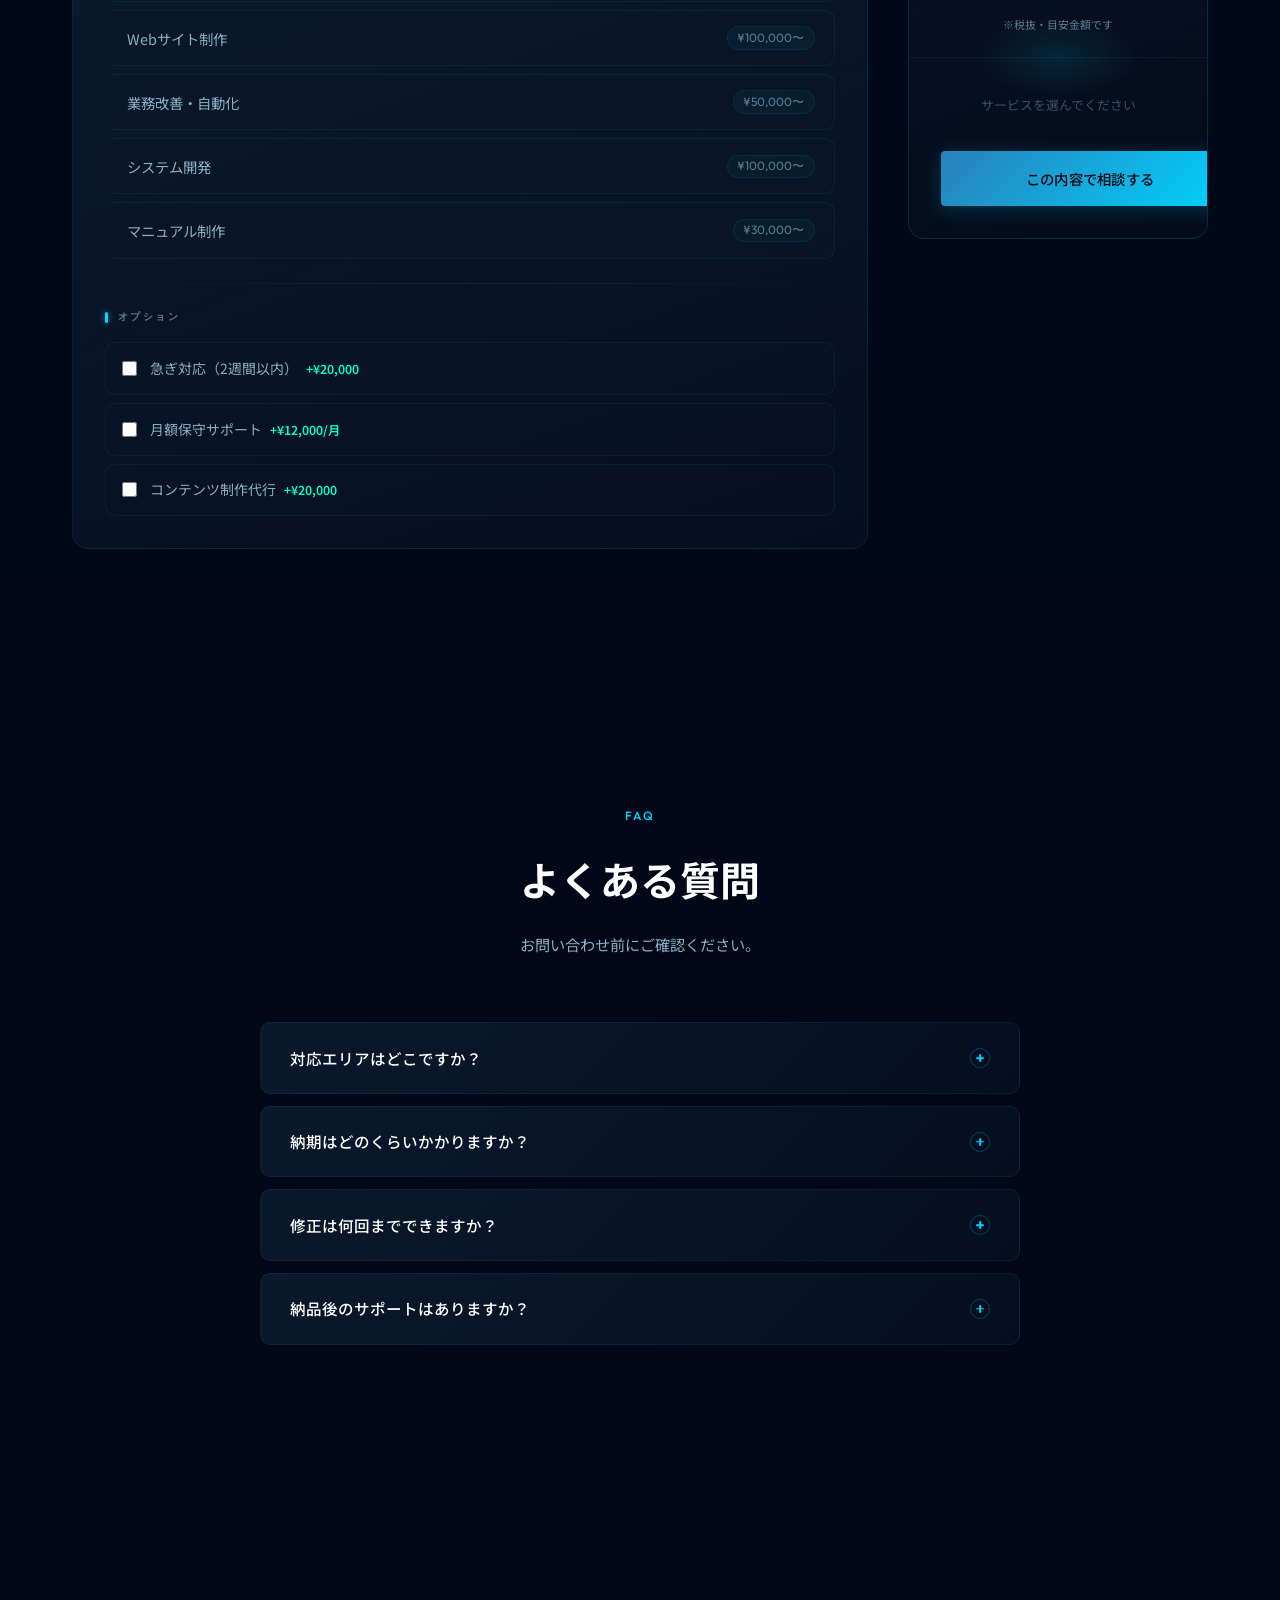
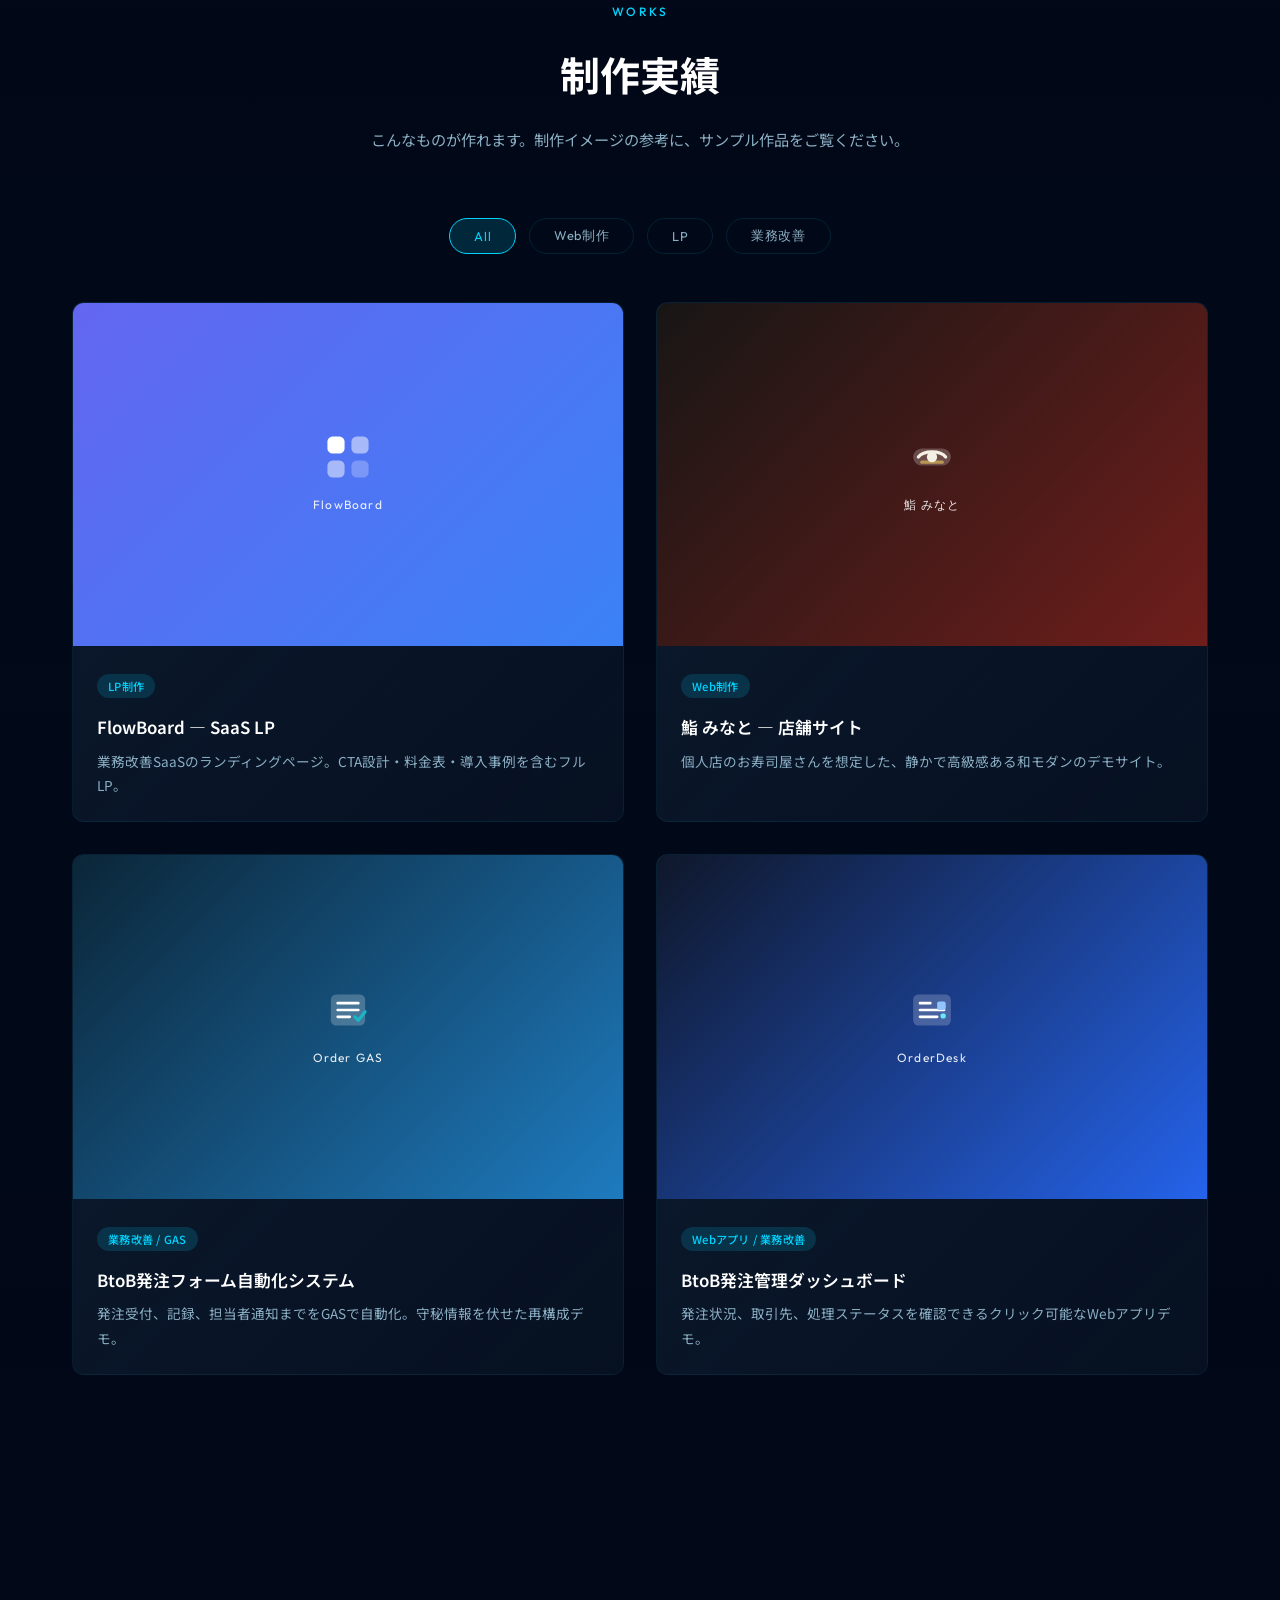
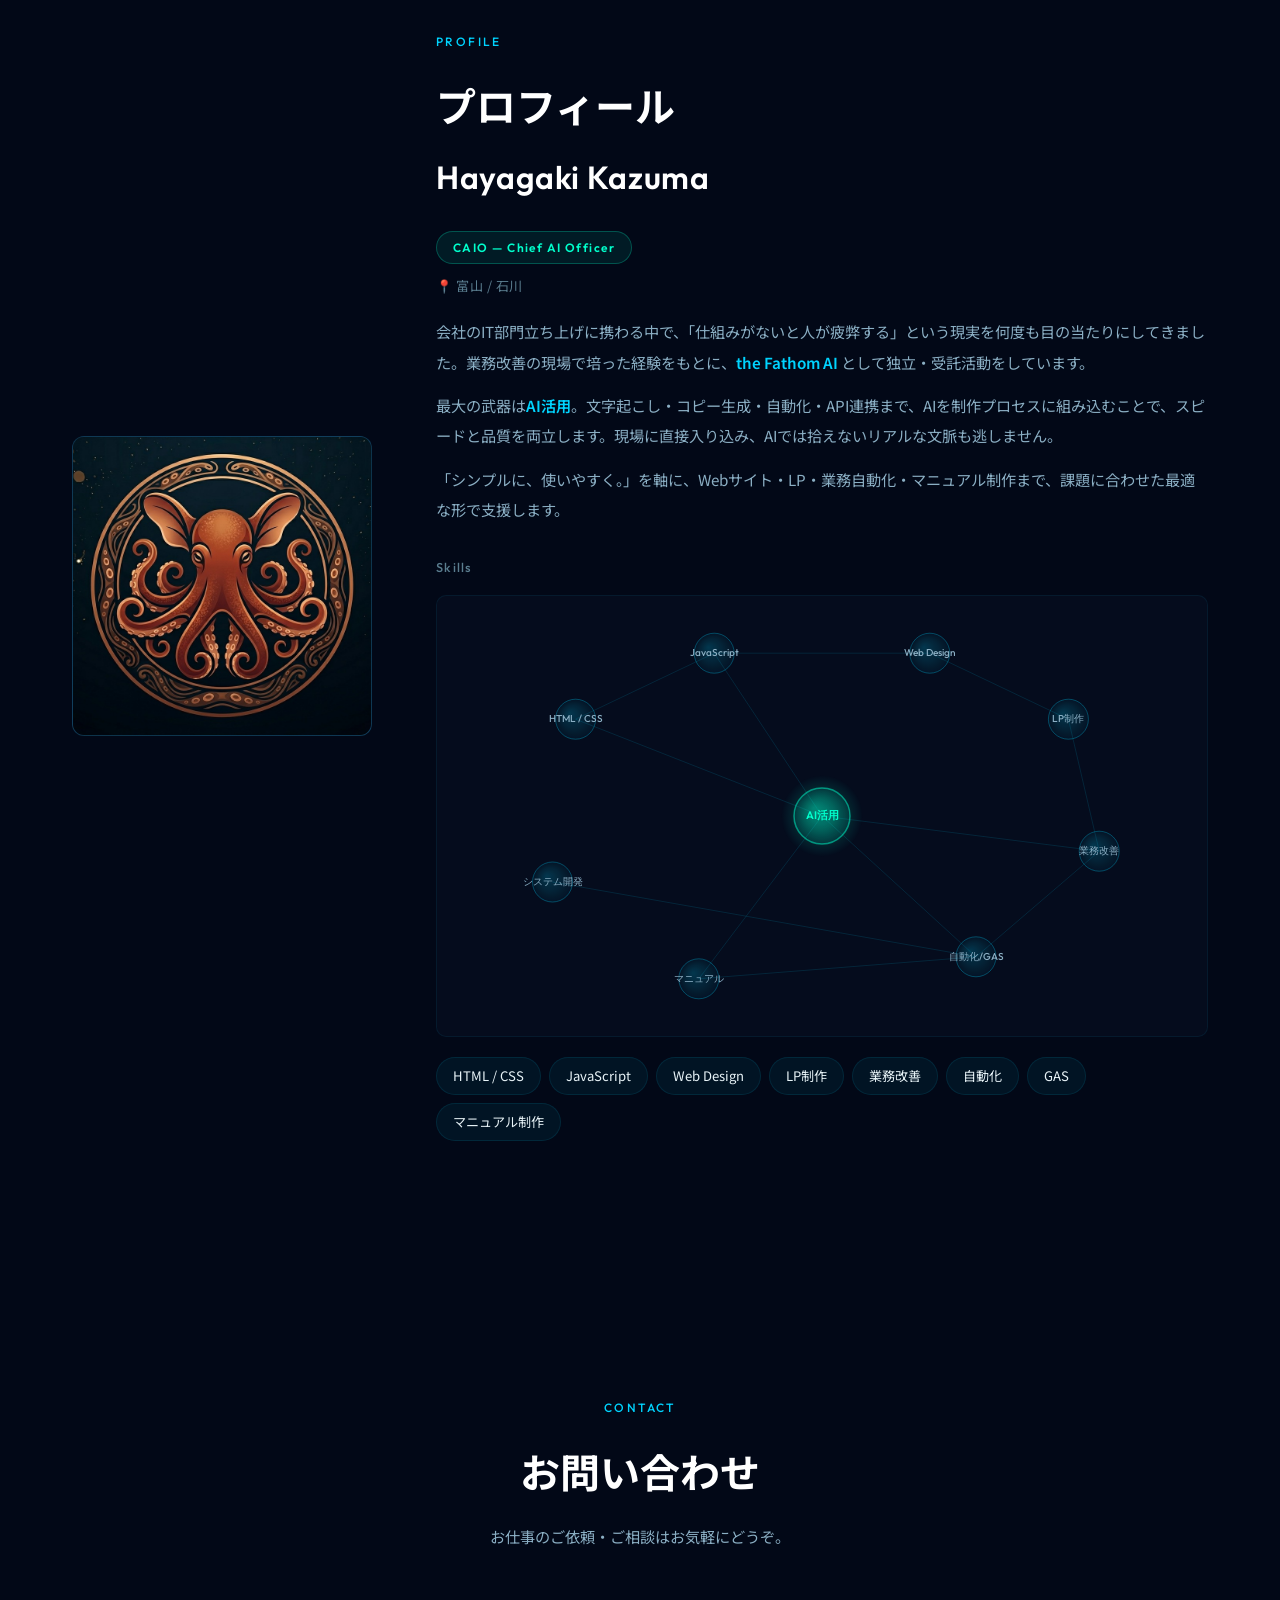
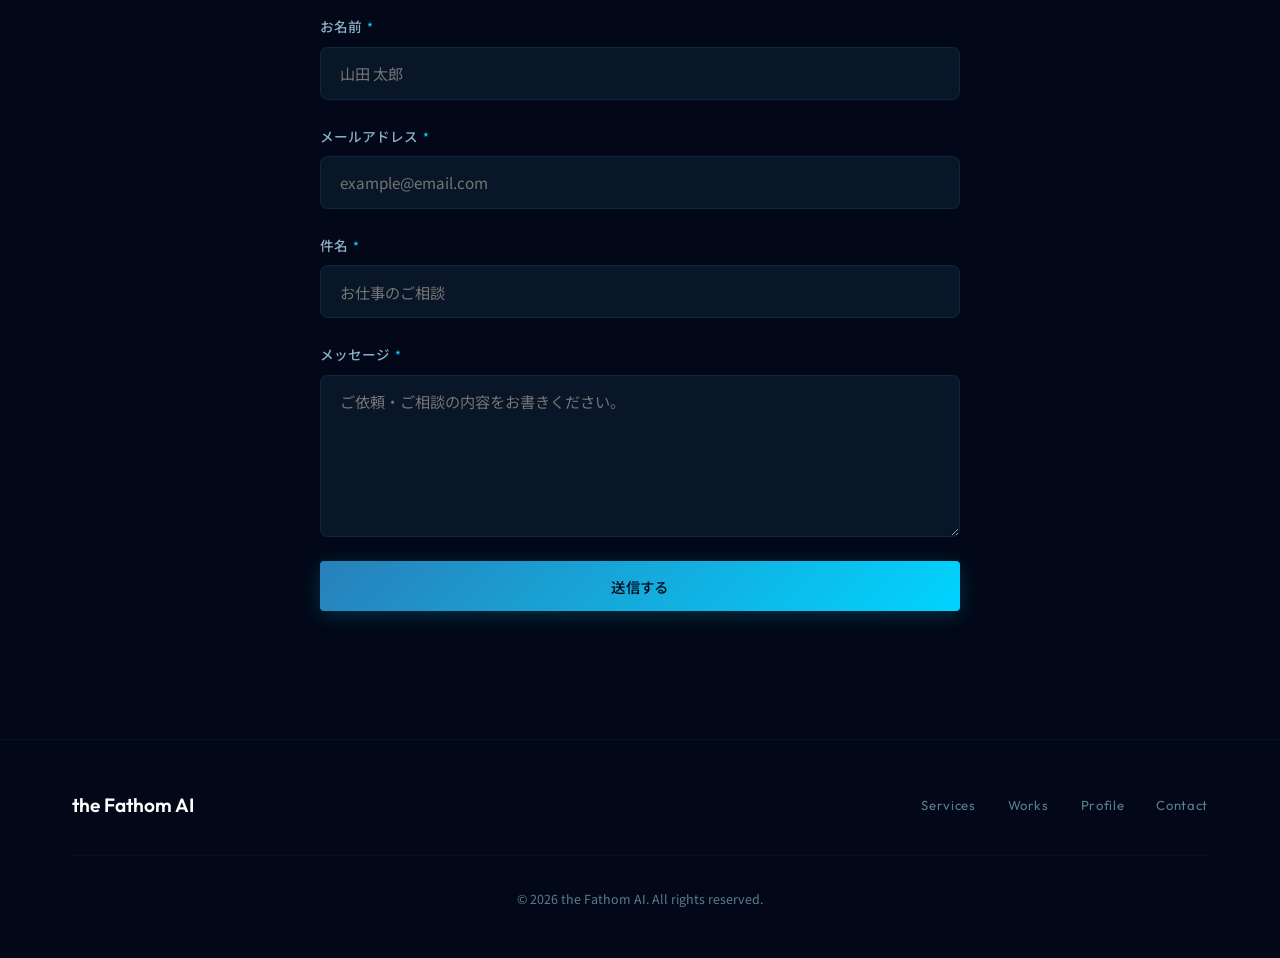
==== commit d4934568: "Embed DEEP DIVE as floating button + modal, fix movement precision - Remove game from gallery (no lo" ====
--- a/index.html
+++ b/index.html
@@ -575,7 +575,6 @@
         <button class="filter-btn" data-filter="web">Web制作</button>
         <button class="filter-btn" data-filter="lp">LP</button>
         <button class="filter-btn" data-filter="tool">業務改善</button>
-        <button class="filter-btn" data-filter="game">Game</button>
       </div>
 
       <div class="gallery-grid">
@@ -641,28 +640,6 @@
           </a>
         </div>
 
-        <div class="gallery-item gallery-item--game reveal" data-category="game">
-          <a href="game/index.html" class="gallery-link" target="_blank">
-            <div class="gallery-thumb">
-              <div class="gallery-placeholder gallery-placeholder--game">
-                <canvas class="game-preview-canvas" width="480" height="240" aria-hidden="true"></canvas>
-                <div class="game-preview-overlay">
-                  <svg viewBox="0 0 24 24" fill="none" stroke="currentColor" stroke-width="1.5" style="width:32px;height:32px;color:#00d4ff;filter:drop-shadow(0 0 8px rgba(0,212,255,0.8))">
-                    <circle cx="12" cy="12" r="10"/>
-                    <polygon points="10,8 16,12 10,16" fill="currentColor" stroke="none"/>
-                  </svg>
-                  <span class="game-preview-label">PLAY NOW</span>
-                </div>
-              </div>
-            </div>
-            <div class="gallery-info">
-              <span class="gallery-tag gallery-tag--game">Mini Game</span>
-              <h3>DEEP DIVE — 深海ダイバーゲーム</h3>
-              <p>クラゲと岩を避けながら深海を潜るミニゲーム。キー操作・スマホタッチ対応。深く潜るほど難易度が上がる。</p>
-            </div>
-          </a>
-        </div>
-
         <div class="gallery-item reveal" data-category="tool">
           <a href="works/order-dashboard-app/index.html" class="gallery-link" target="_blank">
             <div class="gallery-thumb">
@@ -759,6 +736,30 @@
     </div>
   </section>
 
+  <!-- ▼ Deep Dive mini game — floating button + modal ▼ -->
+  <button id="diveBtn" aria-label="ミニゲームで遊ぶ">
+    <svg viewBox="0 0 24 24" fill="none" stroke="currentColor" stroke-width="1.5" aria-hidden="true">
+      <ellipse cx="12" cy="9" rx="7" ry="6"/>
+      <ellipse cx="12" cy="9" rx="4" ry="3.5" stroke-opacity="0.5"/>
+      <path d="M5 13c-2 2-2 5 0 6" stroke-linecap="round"/>
+      <path d="M19 13c2 2 2 5 0 6" stroke-linecap="round"/>
+      <path d="M9 19l-1 3M15 19l1 3" stroke-linecap="round"/>
+      <circle cx="17" cy="5" r="1" fill="currentColor" stroke="none" opacity="0.6"/>
+      <circle cx="19" cy="8" r="0.7" fill="currentColor" stroke="none" opacity="0.4"/>
+    </svg>
+    <span class="dive-btn-tip">深く潜る</span>
+  </button>
+
+  <div id="gameModal" aria-modal="true" role="dialog" aria-label="DEEP DIVE ゲーム">
+    <button id="gameClose" aria-label="ゲームを閉じる">
+      <svg viewBox="0 0 24 24" fill="none" stroke="currentColor" stroke-width="2">
+        <path d="M18 6L6 18M6 6l12 12" stroke-linecap="round"/>
+      </svg>
+    </button>
+    <iframe id="gameFrame" src="" title="DEEP DIVE" allowfullscreen></iframe>
+  </div>
+  <!-- ▲ Deep Dive mini game ▲ -->
+
   <footer class="footer">
     <div class="container">
       <div class="footer-content">
--- a/css/style.css
+++ b/css/style.css
@@ -1946,44 +1946,88 @@
   .sim-right { position: static; }
 }
 
-/* ---- Gallery Game Card ---- */
-.gallery-placeholder--game {
-  background: linear-gradient(160deg, #020817 0%, #060f24 50%, #030b1e 100%) !important;
-  position: relative; overflow: hidden;
-}
-.gallery-placeholder--game::before {
-  content: '';
-  position: absolute; inset: 0;
-  background:
-    radial-gradient(ellipse at 50% 110%, rgba(0,212,255,0.12) 0%, transparent 60%),
-    radial-gradient(ellipse at 20% 40%, rgba(120,40,200,0.08) 0%, transparent 50%);
-}
-.game-preview-canvas {
-  position: absolute; inset: 0; width: 100%; height: 100%;
-  object-fit: cover;
-}
-.game-preview-overlay {
-  position: absolute; inset: 0;
-  display: flex; flex-direction: column;
-  align-items: center; justify-content: center;
-  gap: 0.5rem;
-  background: rgba(2,8,23,0.35);
-  transition: background 0.3s;
-}
-.gallery-item--game:hover .game-preview-overlay {
-  background: rgba(2,8,23,0.15);
-}
-.game-preview-label {
-  font-family: var(--font-en); font-size: 0.65rem; font-weight: 700;
-  letter-spacing: 0.25em; color: rgba(0,212,255,0.9);
-  border: 1px solid rgba(0,212,255,0.35);
-  padding: 0.25rem 0.9rem; border-radius: 50px;
-  background: rgba(0,212,255,0.08);
-}
-.gallery-tag--game {
-  color: #00ffcc !important;
-  background: rgba(0,255,204,0.08) !important;
-  border: 1px solid rgba(0,255,204,0.2) !important;
+/* ---- Deep Dive floating button ---- */
+#diveBtn {
+  position: fixed;
+  bottom: 2rem;
+  left: 2rem;
+  z-index: 900;
+  width: 48px; height: 48px;
+  border-radius: 50%;
+  background: rgba(2,8,23,0.75);
+  border: 1px solid rgba(0,212,255,0.2);
+  color: rgba(0,212,255,0.55);
+  cursor: pointer;
+  display: flex; align-items: center; justify-content: center;
+  backdrop-filter: blur(10px);
+  transition: all 0.3s cubic-bezier(0.4,0,0.2,1);
+  padding: 0;
+}
+#diveBtn svg { width: 22px; height: 22px; }
+#diveBtn:hover {
+  color: var(--glow);
+  border-color: var(--glow);
+  box-shadow: 0 0 20px rgba(0,212,255,0.25), 0 4px 16px rgba(0,0,0,0.4);
+  transform: translateY(-2px);
+}
+.dive-btn-tip {
+  position: absolute;
+  left: calc(100% + 10px);
+  top: 50%; transform: translateY(-50%);
+  background: rgba(2,8,23,0.9);
+  border: 1px solid rgba(0,212,255,0.15);
+  color: var(--glow);
+  font-family: var(--font-jp);
+  font-size: 0.72rem;
+  letter-spacing: 0.06em;
+  padding: 0.3rem 0.8rem;
+  border-radius: 6px;
+  white-space: nowrap;
+  opacity: 0;
+  pointer-events: none;
+  transition: opacity 0.25s;
+}
+#diveBtn:hover .dive-btn-tip { opacity: 1; }
+
+/* ---- Game modal ---- */
+#gameModal {
+  position: fixed; inset: 0;
+  z-index: 2000;
+  background: #020817;
+  display: flex; align-items: stretch;
+  opacity: 0;
+  pointer-events: none;
+  transition: opacity 0.35s cubic-bezier(0.4,0,0.2,1);
+}
+#gameModal.open {
+  opacity: 1;
+  pointer-events: auto;
+}
+#gameFrame {
+  width: 100%; height: 100%;
+  border: none;
+  display: block;
+}
+#gameClose {
+  position: absolute;
+  top: 1rem; right: 1rem;
+  z-index: 10;
+  width: 40px; height: 40px;
+  border-radius: 50%;
+  background: rgba(2,8,23,0.8);
+  border: 1px solid rgba(0,212,255,0.2);
+  color: rgba(0,212,255,0.6);
+  cursor: pointer;
+  display: flex; align-items: center; justify-content: center;
+  backdrop-filter: blur(8px);
+  transition: all 0.25s;
+  padding: 0;
+}
+#gameClose svg { width: 16px; height: 16px; }
+#gameClose:hover {
+  color: var(--glow);
+  border-color: var(--glow);
+  box-shadow: 0 0 16px rgba(0,212,255,0.2);
 }
 
 /* ---- Skill Map ---- */
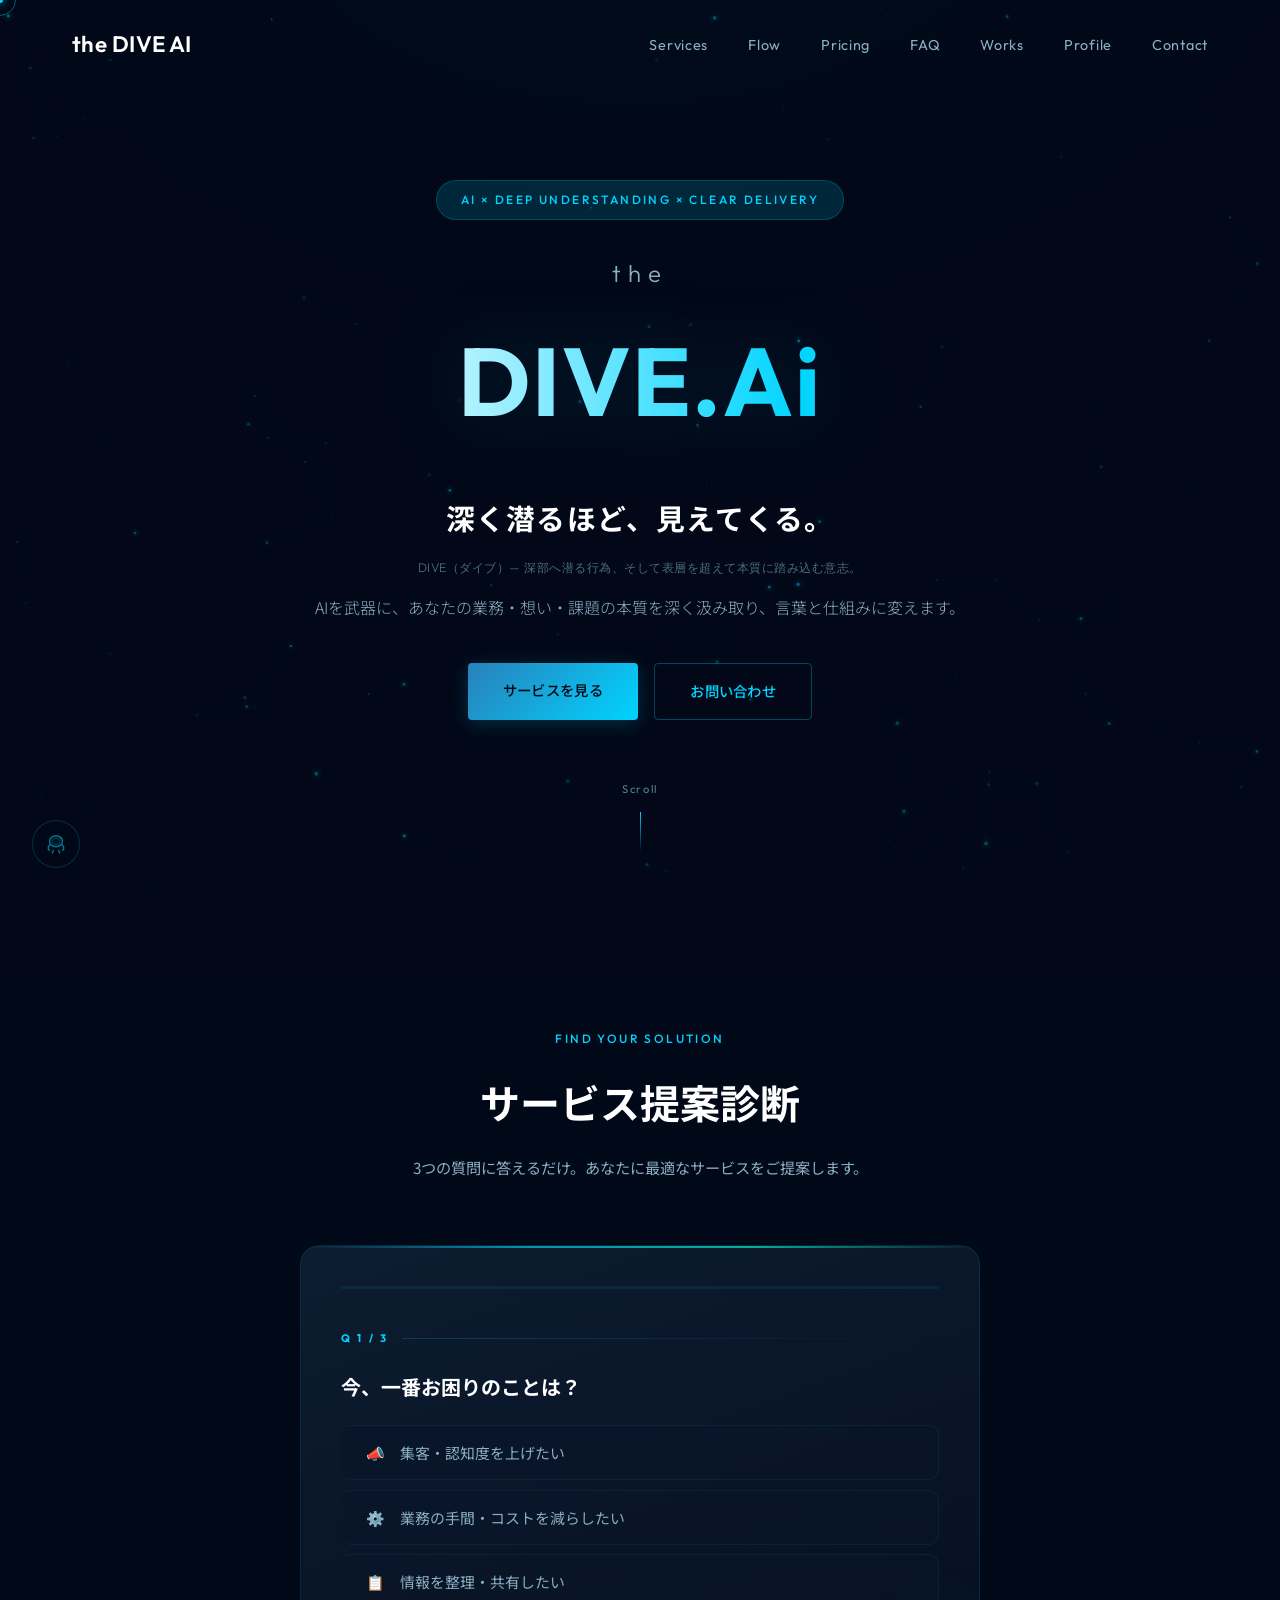
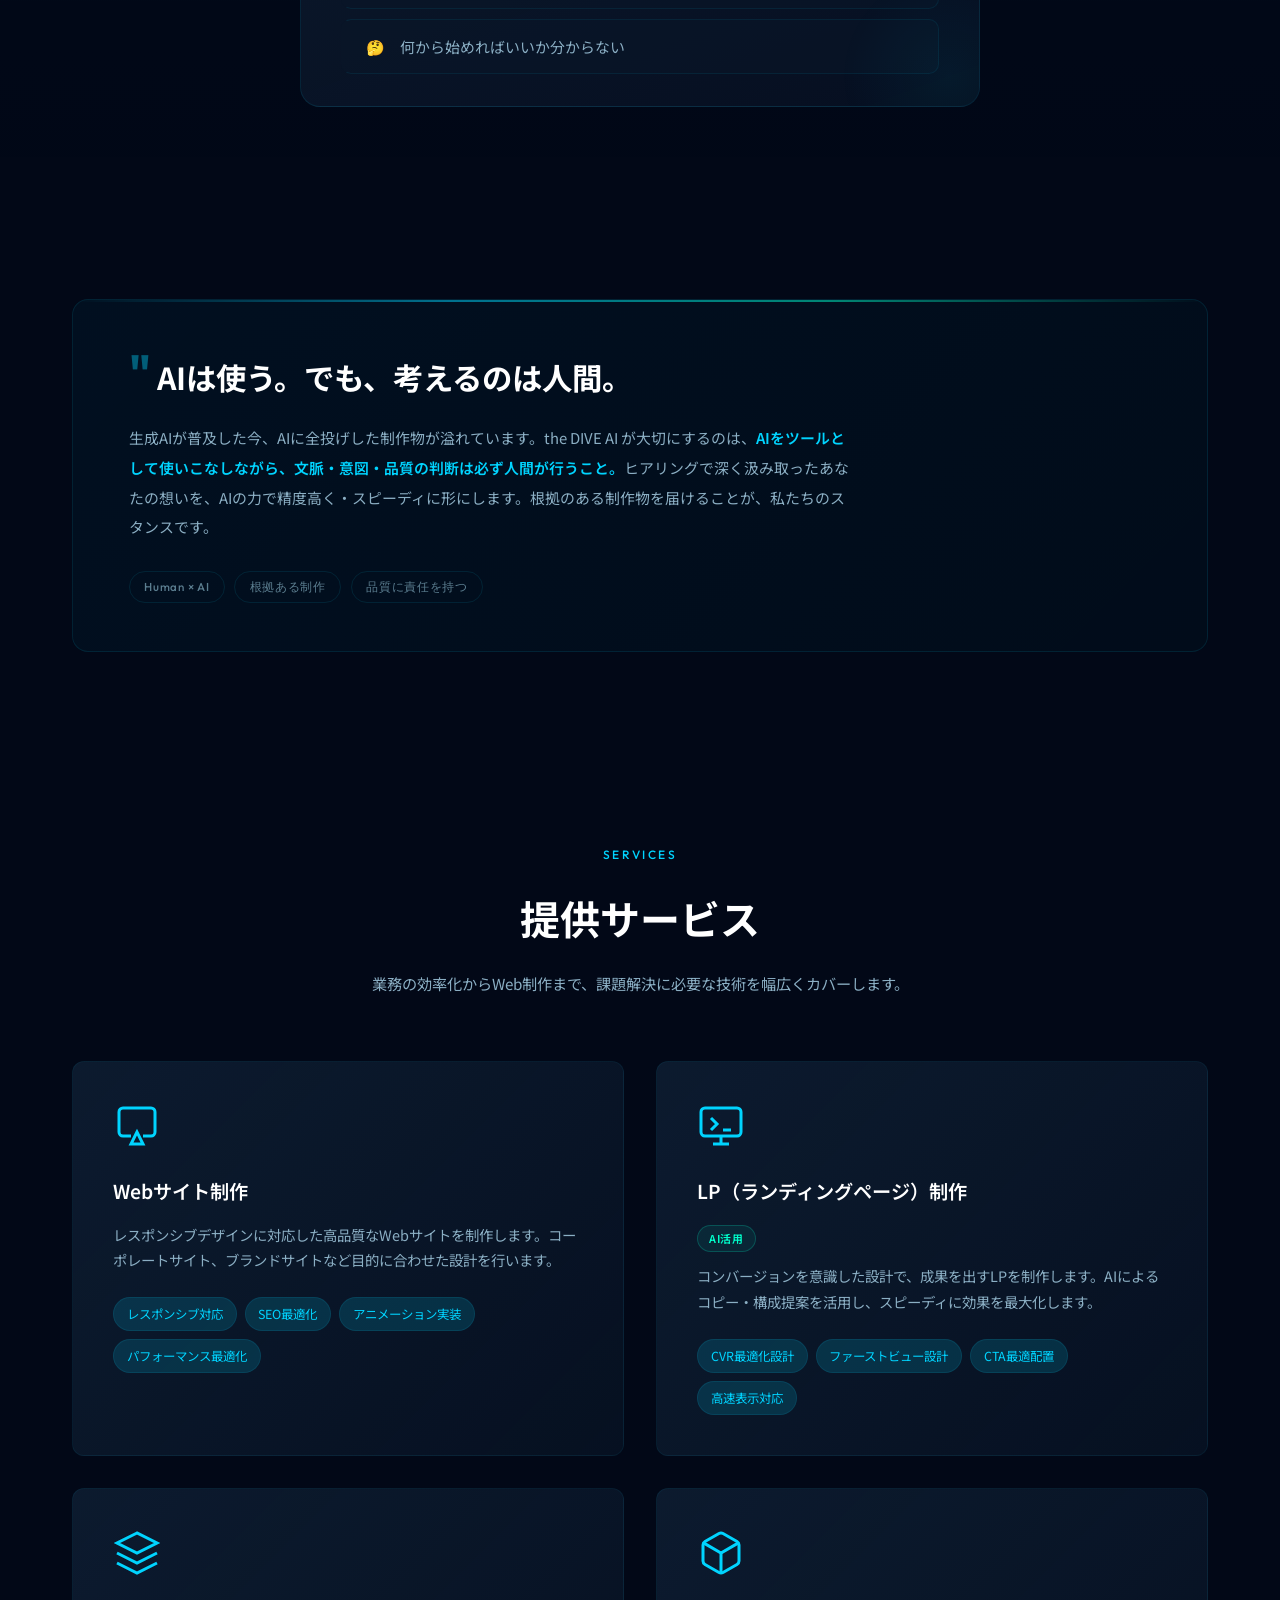
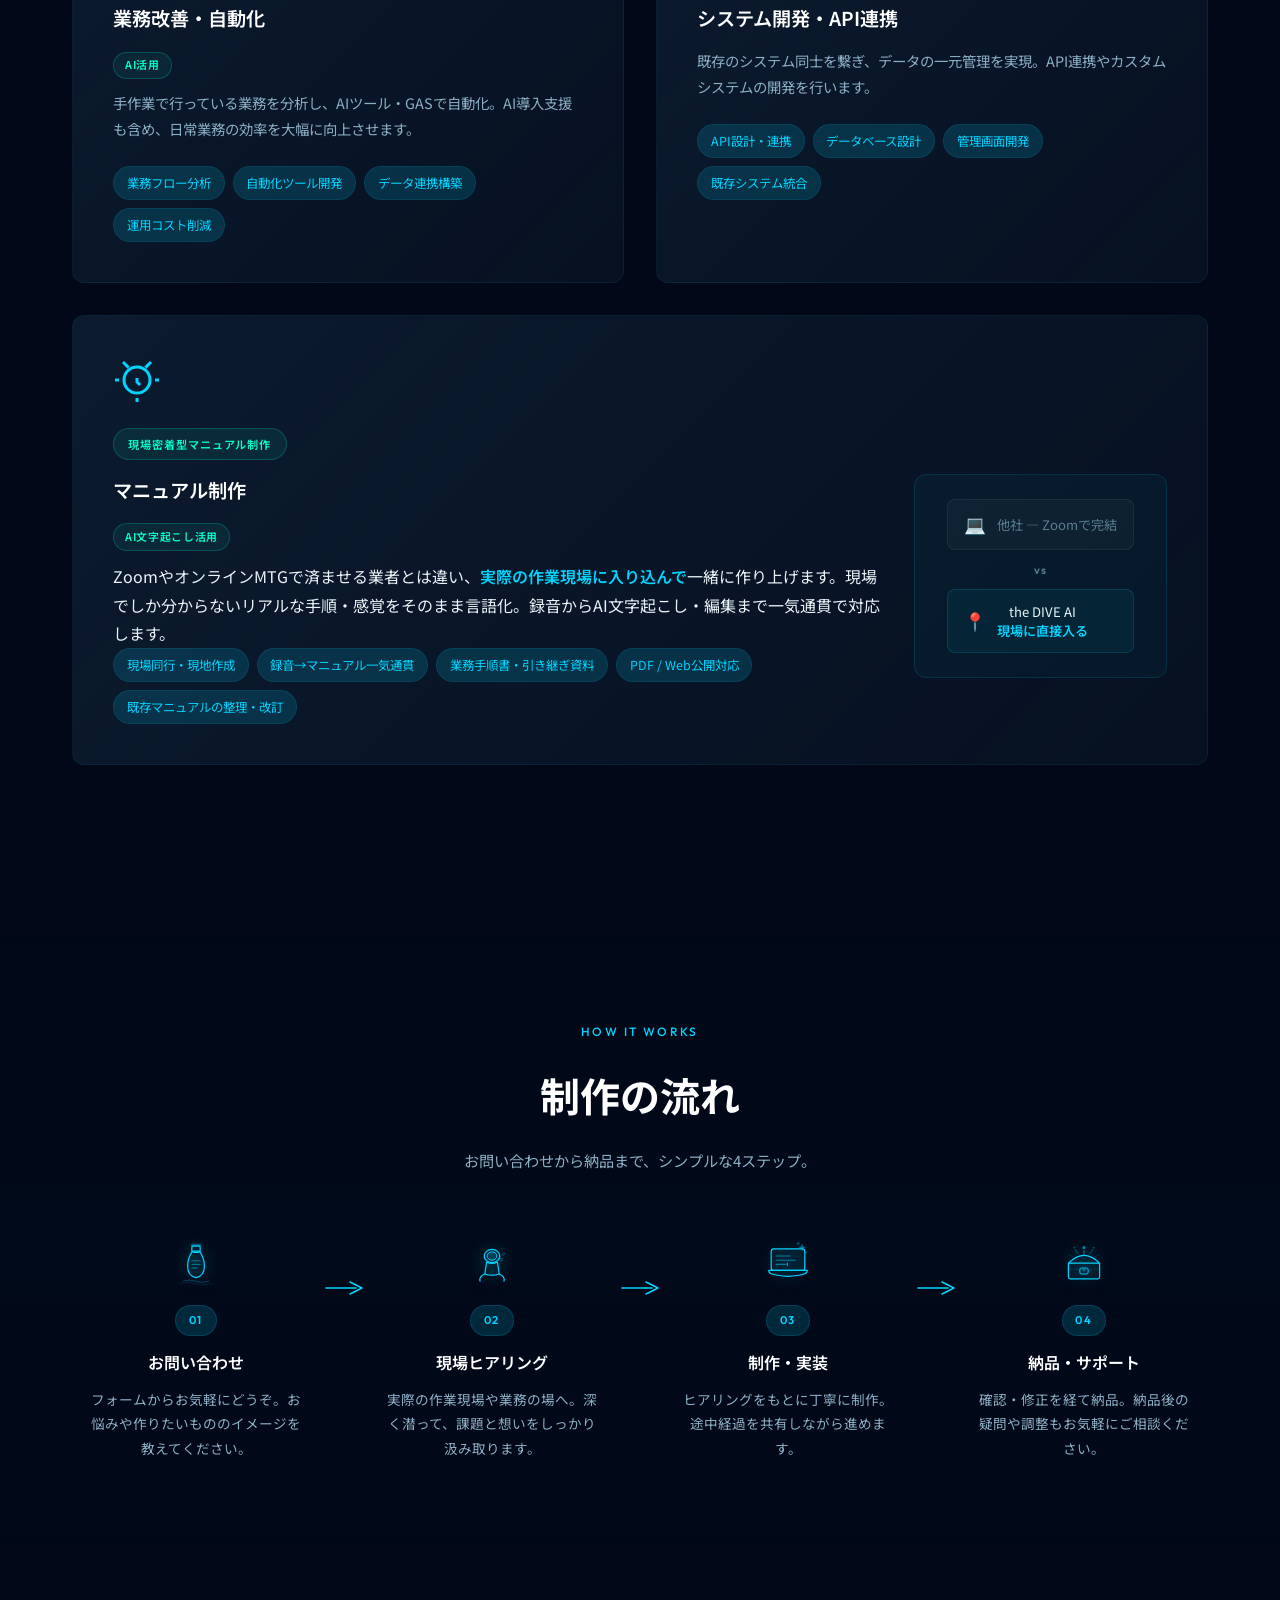
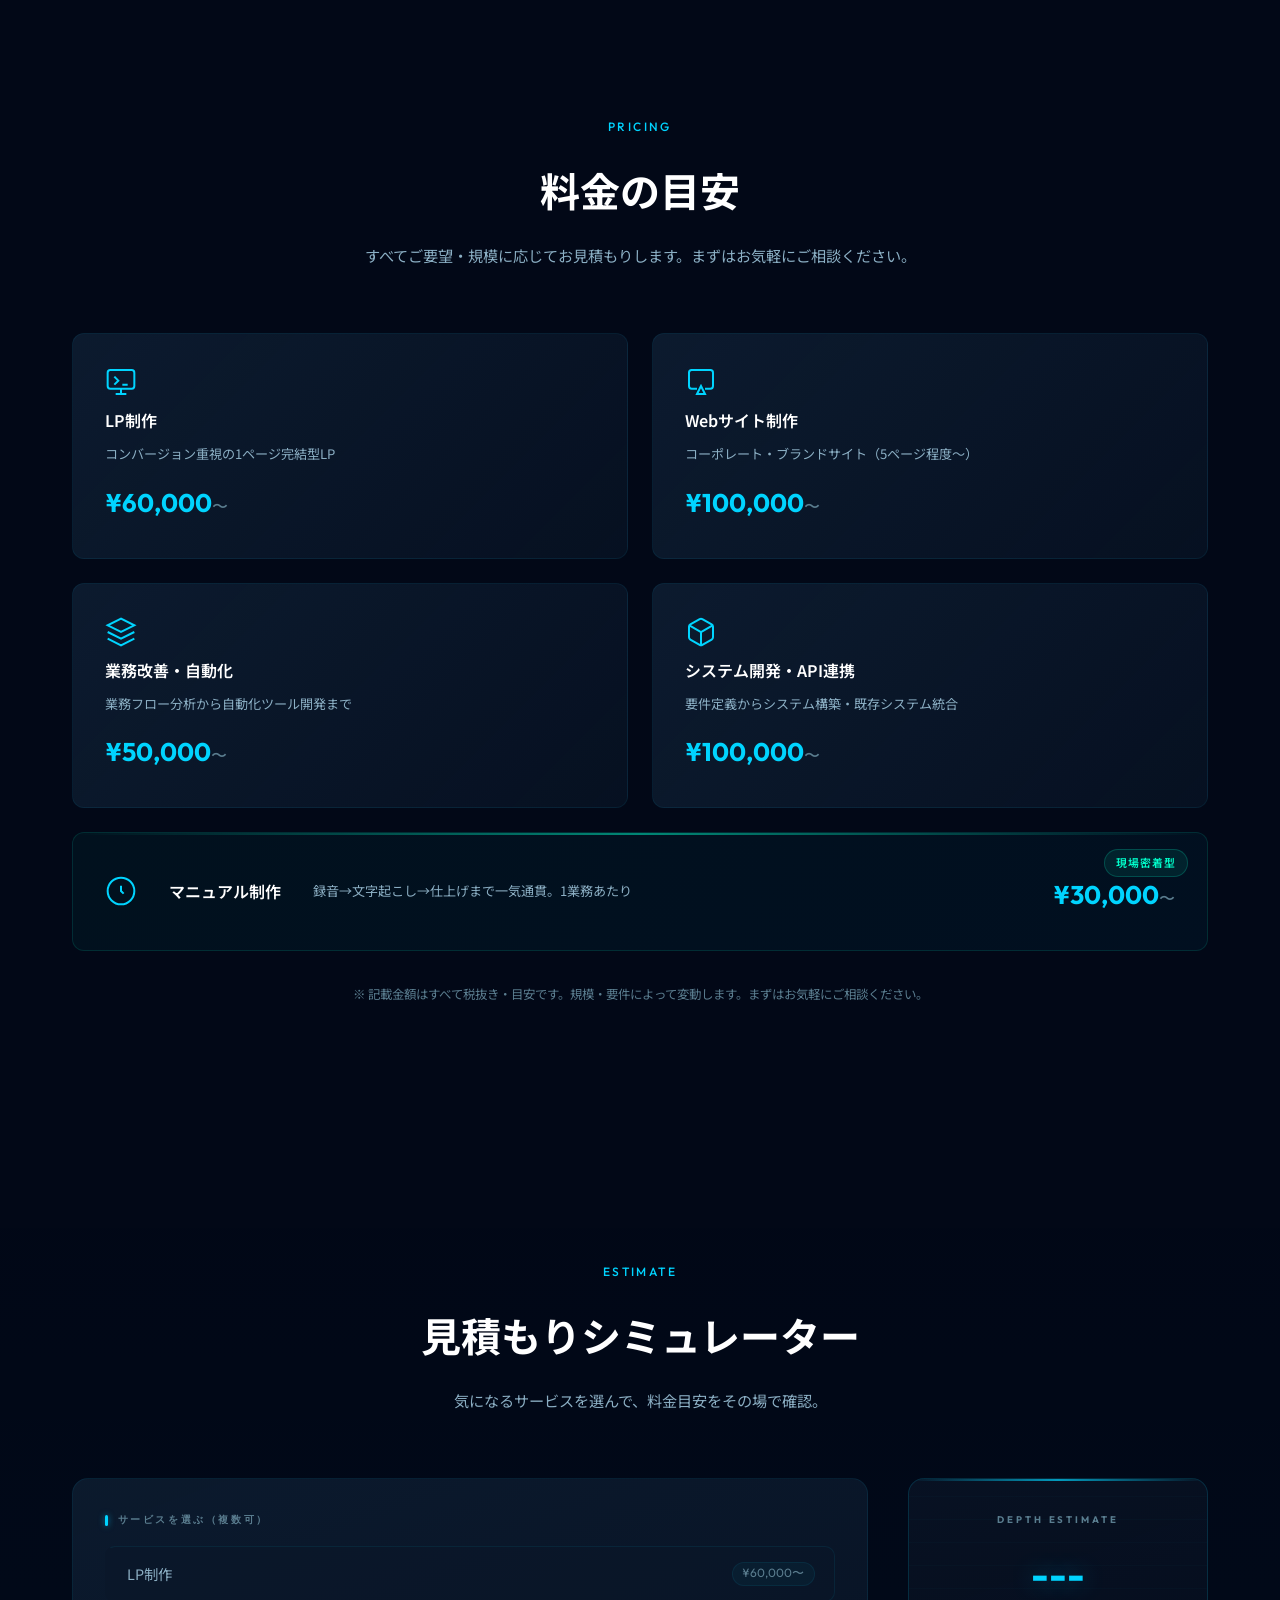
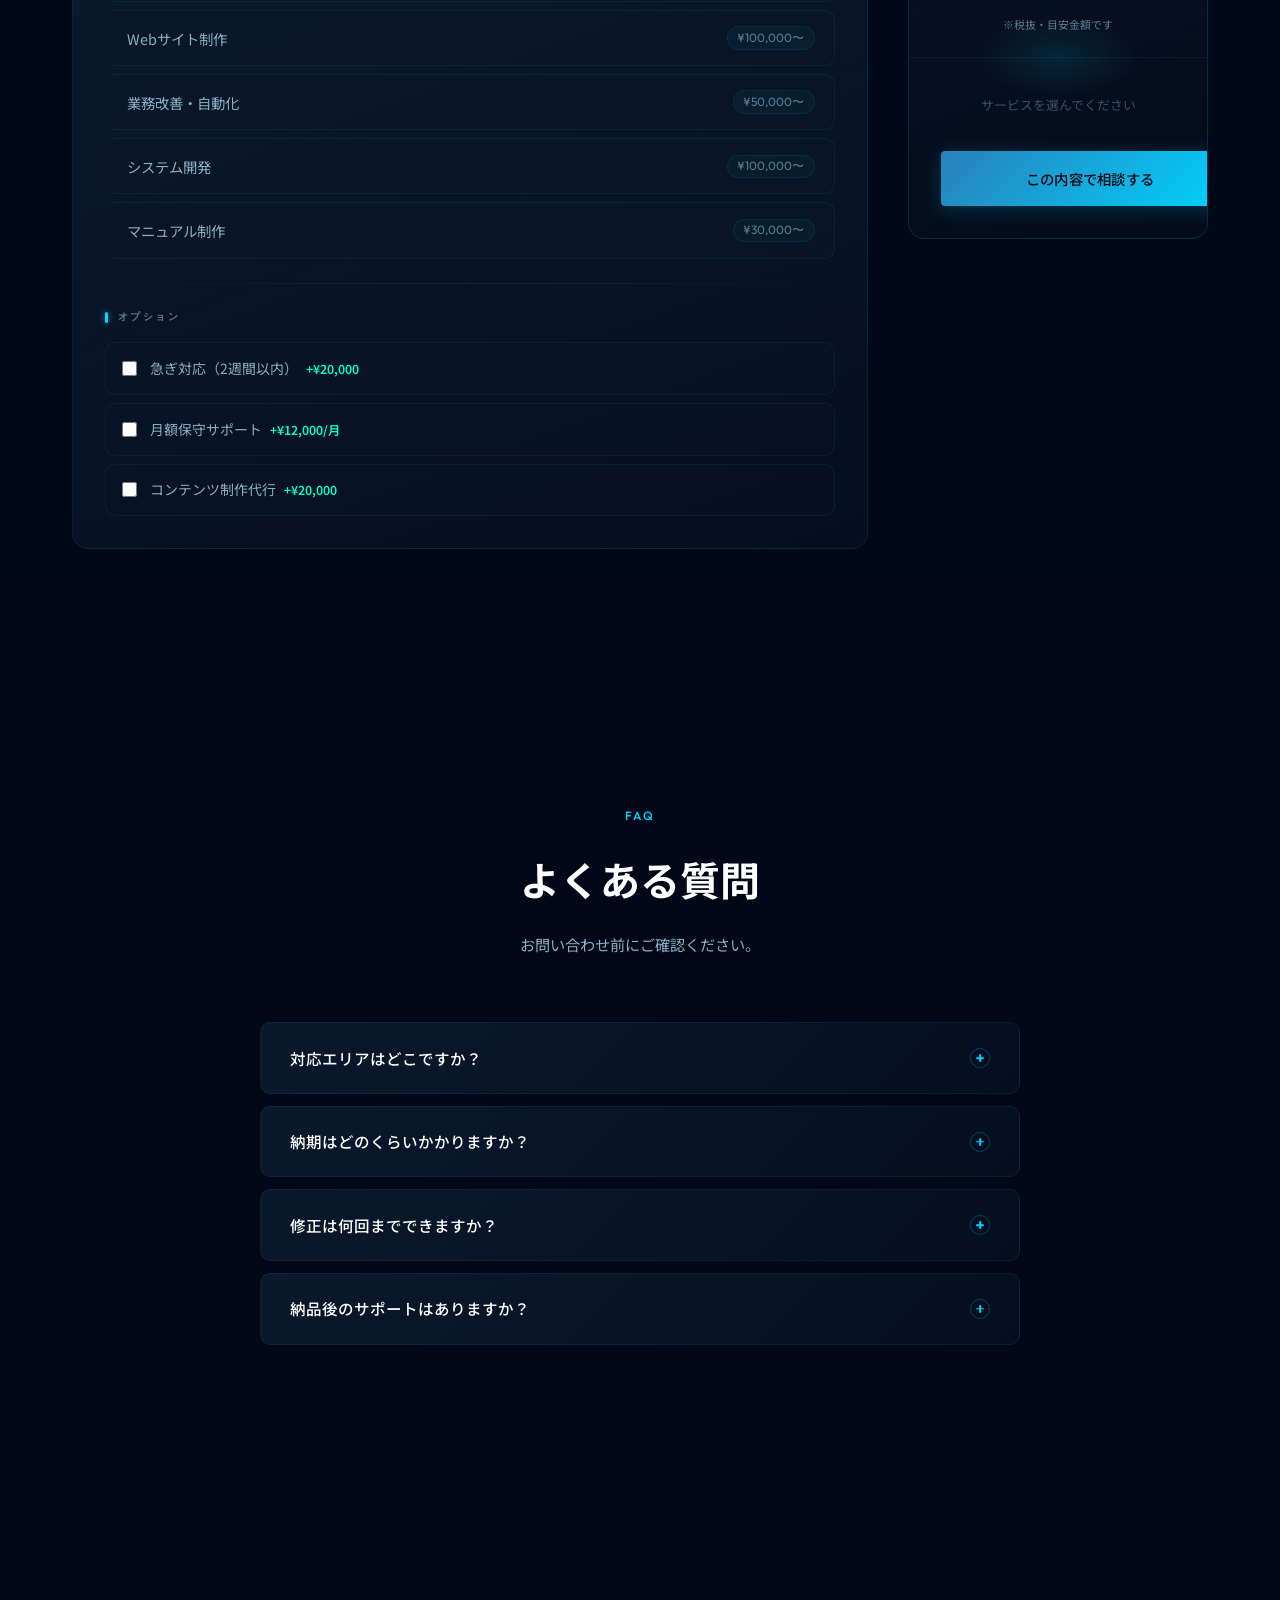
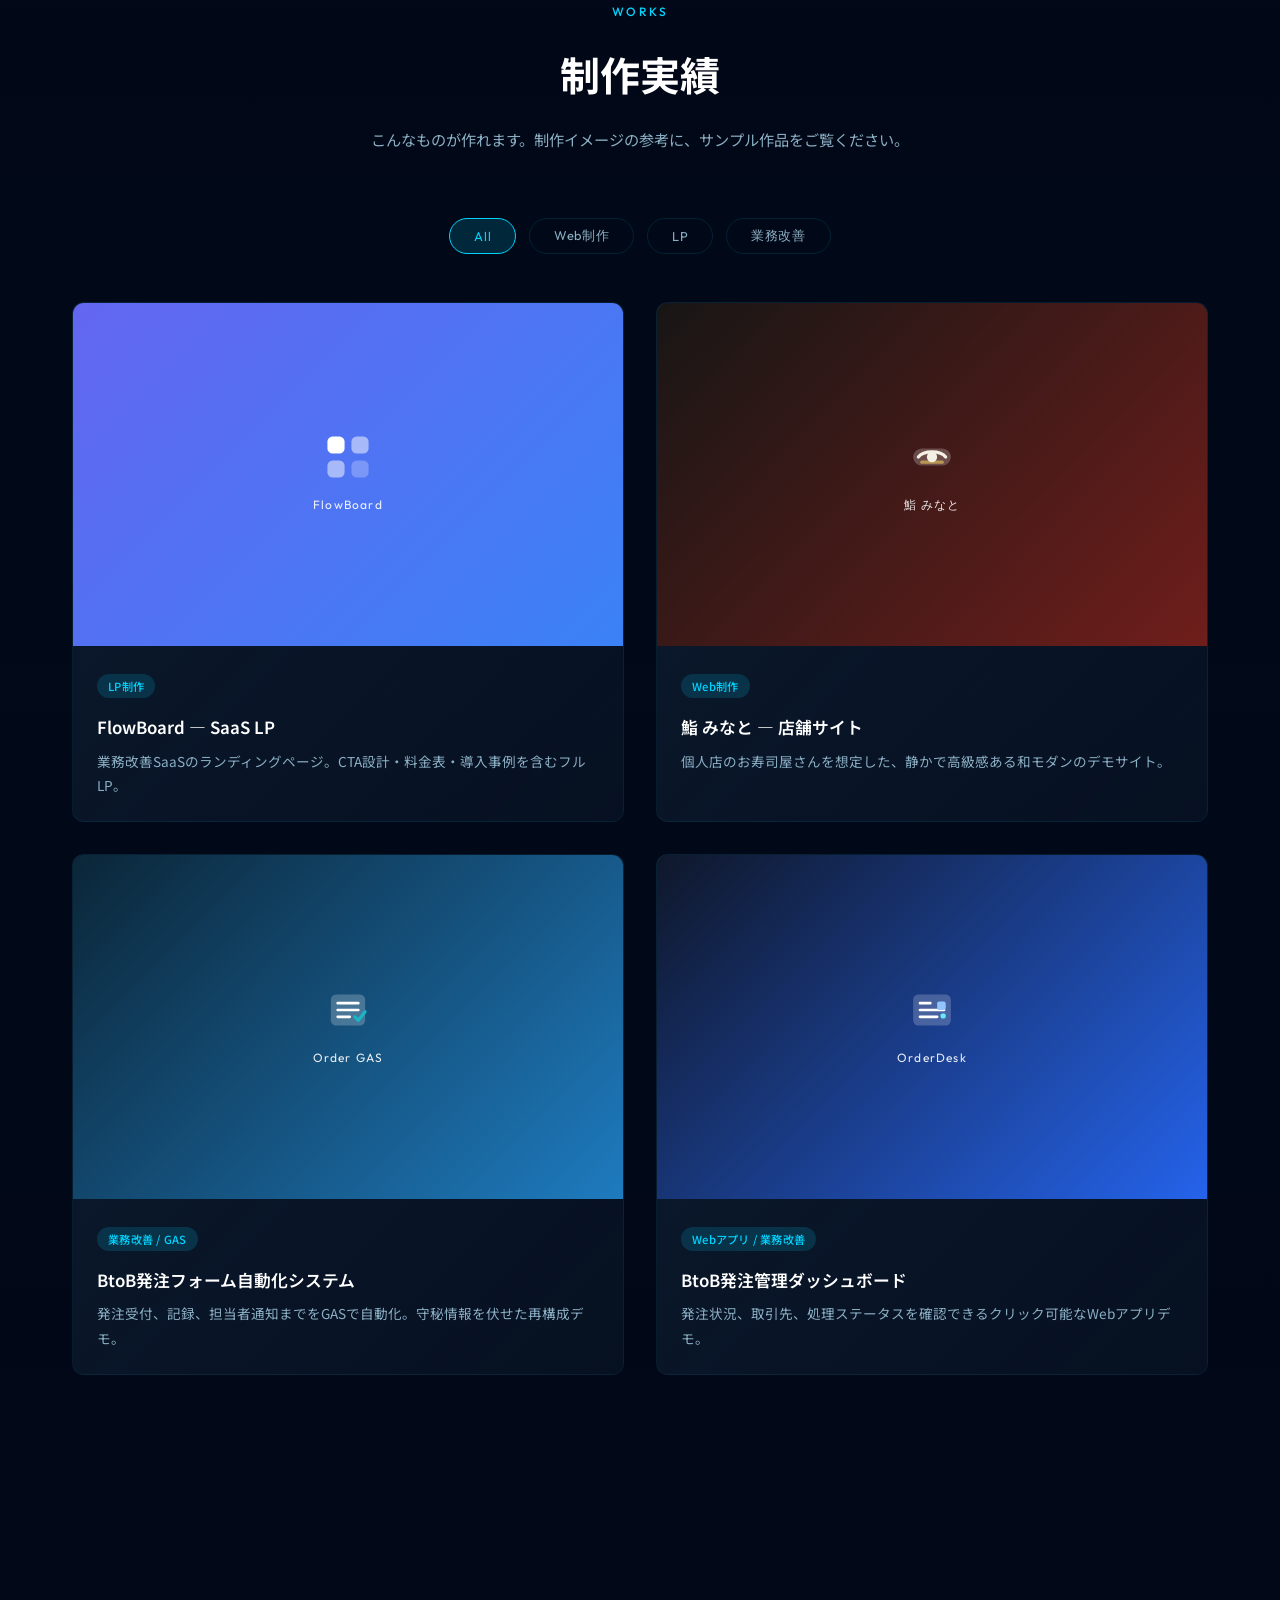
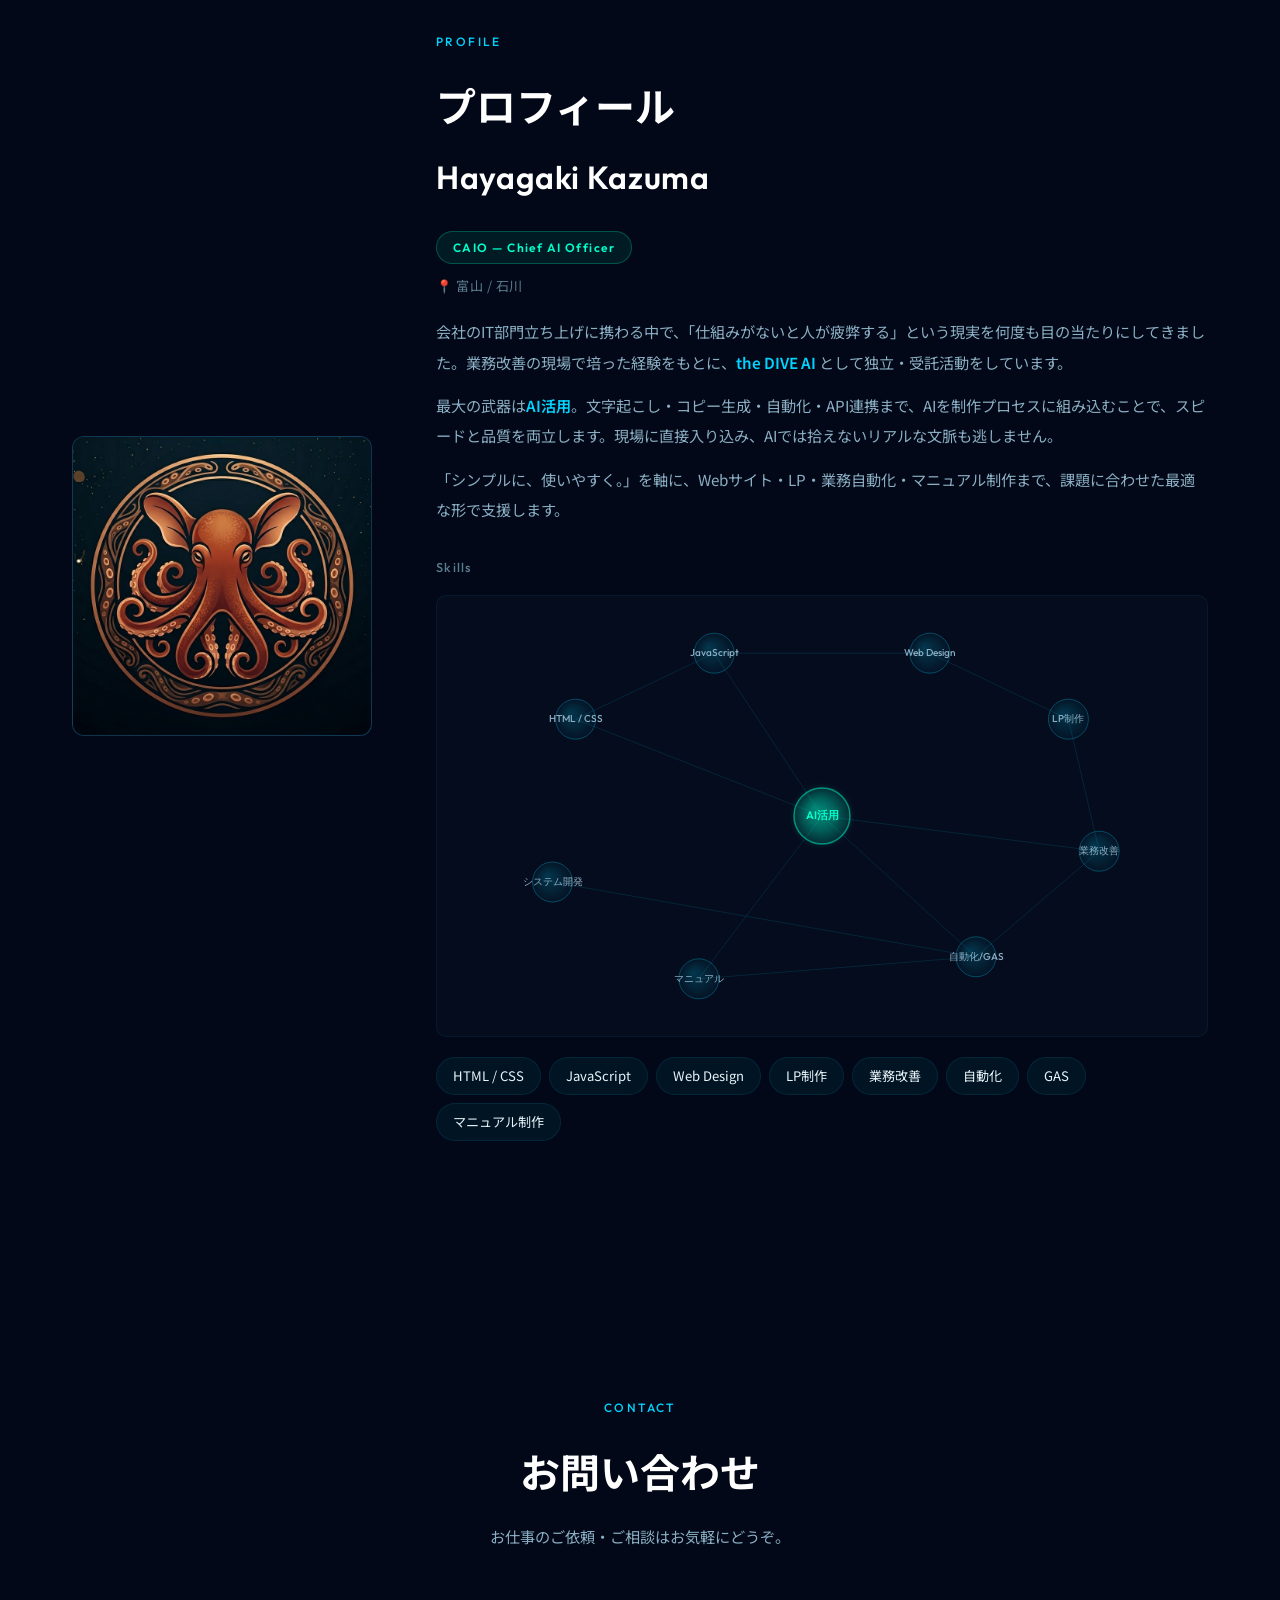
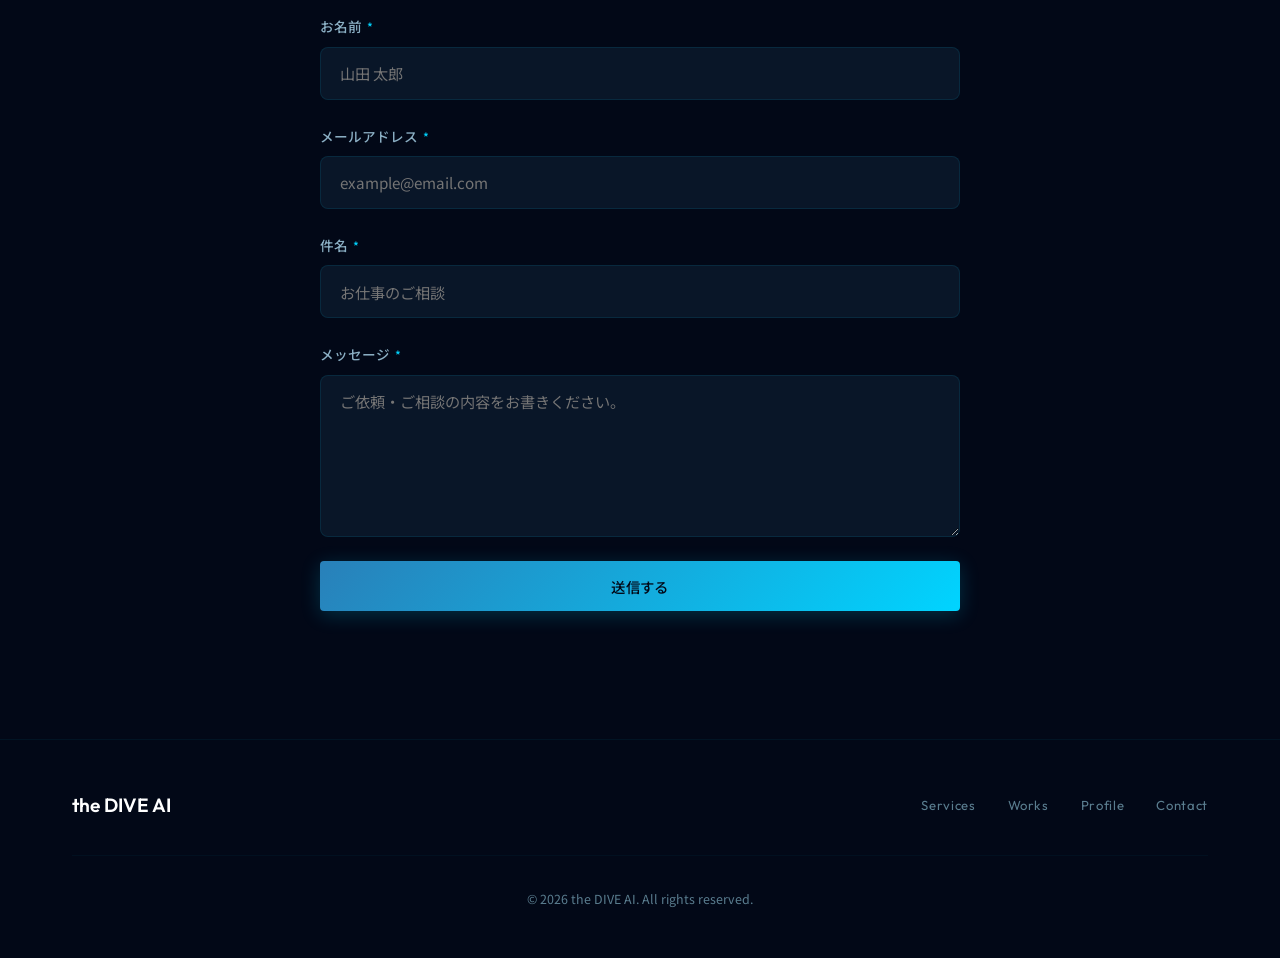
==== commit 73e1f87e: "Rebrand: the Fathom AI → the DIVE AI User-facing brand name updated across the site: - Hero title "F" ====
--- a/index.html
+++ b/index.html
@@ -3,20 +3,20 @@
 <head>
   <meta charset="UTF-8">
   <meta name="viewport" content="width=device-width, initial-scale=1.0">
-  <title>the Fathom AI | Portfolio</title>
+  <title>the DIVE AI | Portfolio</title>
   <link rel="icon" type="image/svg+xml" href="favicon.svg">
 
   <!-- OGP -->
-  <meta property="og:title" content="the Fathom AI | Portfolio">
+  <meta property="og:title" content="the DIVE AI | Portfolio">
   <meta property="og:description" content="深く潜るほど、見えてくる。業務改善・Web制作・マニュアル制作で、あなたのビジネスの本質を言葉と仕組みに変えます。">
   <meta property="og:image" content="https://umagakiwanko-a11y.github.io/Mysite/ogp.png">
   <meta property="og:url" content="https://umagakiwanko-a11y.github.io/Mysite/">
   <meta property="og:type" content="website">
-  <meta property="og:site_name" content="the Fathom AI">
+  <meta property="og:site_name" content="the DIVE AI">
   <meta property="og:locale" content="ja_JP">
   <!-- Twitter Card -->
   <meta name="twitter:card" content="summary_large_image">
-  <meta name="twitter:title" content="the Fathom AI | Portfolio">
+  <meta name="twitter:title" content="the DIVE AI | Portfolio">
   <meta name="twitter:description" content="深く潜るほど、見えてくる。業務改善・Web制作・マニュアル制作で、あなたのビジネスの本質を言葉と仕組みに変えます。">
   <meta name="twitter:image" content="https://umagakiwanko-a11y.github.io/Mysite/ogp.png">
   <link rel="stylesheet" href="css/style.css">
@@ -32,7 +32,7 @@
 
   <nav class="navbar" id="navbar">
     <div class="nav-container">
-      <a href="#hero" class="nav-logo">the Fathom AI</a>
+      <a href="#hero" class="nav-logo">the DIVE AI</a>
       <button class="nav-toggle" id="navToggle" aria-label="メニュー">
         <span></span><span></span><span></span>
       </button>
@@ -53,11 +53,11 @@
       <div class="hero-badge">AI &times; Deep Understanding &times; Clear Delivery</div>
       <h1 class="hero-title">
         <span class="title-line">the</span>
-        <span class="title-line title-main">Fathom.Ai</span>
+        <span class="title-line title-main">DIVE.Ai</span>
       </h1>
       <p class="hero-catch">深く潜るほど、見えてくる。</p>
       <p class="hero-subtitle">
-        <span class="hero-definition">Fathom（ファゾム）— 水深を測る単位であり、「深く理解する」という動詞。</span>
+        <span class="hero-definition">DIVE（ダイブ）— 深部へ潜る行為、そして表層を超えて本質に踏み込む意志。</span>
         AIを武器に、あなたの業務・想い・課題の本質を深く汲み取り、言葉と仕組みに変えます。
       </p>
       <div class="hero-cta">
@@ -128,7 +128,7 @@
           AIは使う。でも、考えるのは人間。
         </div>
         <p class="philosophy-body">
-          生成AIが普及した今、AIに全投げした制作物が溢れています。the Fathom AI が大切にするのは、<strong>AIをツールとして使いこなしながら、文脈・意図・品質の判断は必ず人間が行うこと。</strong>ヒアリングで深く汲み取ったあなたの想いを、AIの力で精度高く・スピーディに形にします。根拠のある制作物を届けることが、私たちのスタンスです。
+          生成AIが普及した今、AIに全投げした制作物が溢れています。the DIVE AI が大切にするのは、<strong>AIをツールとして使いこなしながら、文脈・意図・品質の判断は必ず人間が行うこと。</strong>ヒアリングで深く汲み取ったあなたの想いを、AIの力で精度高く・スピーディに形にします。根拠のある制作物を届けることが、私たちのスタンスです。
         </p>
         <div class="philosophy-tags">
           <span>Human × AI</span>
@@ -255,7 +255,7 @@
                 <div class="compare-divider">vs</div>
                 <div class="compare-row compare-row--us">
                   <span class="compare-icon">📍</span>
-                  <span>the Fathom AI<br><strong>現場に直接入る</strong></span>
+                  <span>the DIVE AI<br><strong>現場に直接入る</strong></span>
                 </div>
               </div>
             </div>
@@ -679,7 +679,7 @@
           <p class="profile-title-badge">CAIO &mdash; Chief AI Officer</p>
           <p class="profile-location">📍 富山 / 石川</p>
           <div class="profile-text">
-            <p>会社のIT部門立ち上げに携わる中で、「仕組みがないと人が疲弊する」という現実を何度も目の当たりにしてきました。業務改善の現場で培った経験をもとに、<strong>the Fathom AI</strong> として独立・受託活動をしています。</p>
+            <p>会社のIT部門立ち上げに携わる中で、「仕組みがないと人が疲弊する」という現実を何度も目の当たりにしてきました。業務改善の現場で培った経験をもとに、<strong>the DIVE AI</strong> として独立・受託活動をしています。</p>
             <p>最大の武器は<strong>AI活用</strong>。文字起こし・コピー生成・自動化・API連携まで、AIを制作プロセスに組み込むことで、スピードと品質を両立します。現場に直接入り込み、AIでは拾えないリアルな文脈も逃しません。</p>
             <p>「シンプルに、使いやすく。」を軸に、Webサイト・LP・業務自動化・マニュアル制作まで、課題に合わせた最適な形で支援します。</p>
           </div>
@@ -763,7 +763,7 @@
   <footer class="footer">
     <div class="container">
       <div class="footer-content">
-        <div class="footer-logo">the Fathom AI</div>
+        <div class="footer-logo">the DIVE AI</div>
         <div class="footer-links">
           <a href="#services">Services</a>
           <a href="#gallery">Works</a>
@@ -772,7 +772,7 @@
         </div>
       </div>
       <div class="footer-bottom">
-        <p>&copy; 2026 the Fathom AI. All rights reserved.</p>
+        <p>&copy; 2026 the DIVE AI. All rights reserved.</p>
       </div>
     </div>
   </footer>
--- a/css/style.css
+++ b/css/style.css
@@ -1,5 +1,5 @@
 /* ============================================
-   the Fathom AI — Deep Sea Portfolio
+   the DIVE AI — Deep Sea Portfolio
    ============================================ */
 
 :root {
@@ -219,7 +219,8 @@
 /* ---- Hero ---- */
 .hero {
   position: relative;
-  min-height: 100vh;
+  min-height: 100vh;          /* fallback */
+  min-height: 100dvh;         /* 横→縦回転後の高さズレを解消 */
   display: flex;
   flex-direction: column;
   justify-content: center;
@@ -1563,6 +1564,7 @@
     width: 70%;
     max-width: 300px;
     height: 100vh;
+    height: 100dvh;
     background: rgba(2, 8, 23, 0.97);
     backdrop-filter: blur(20px);
     flex-direction: column;
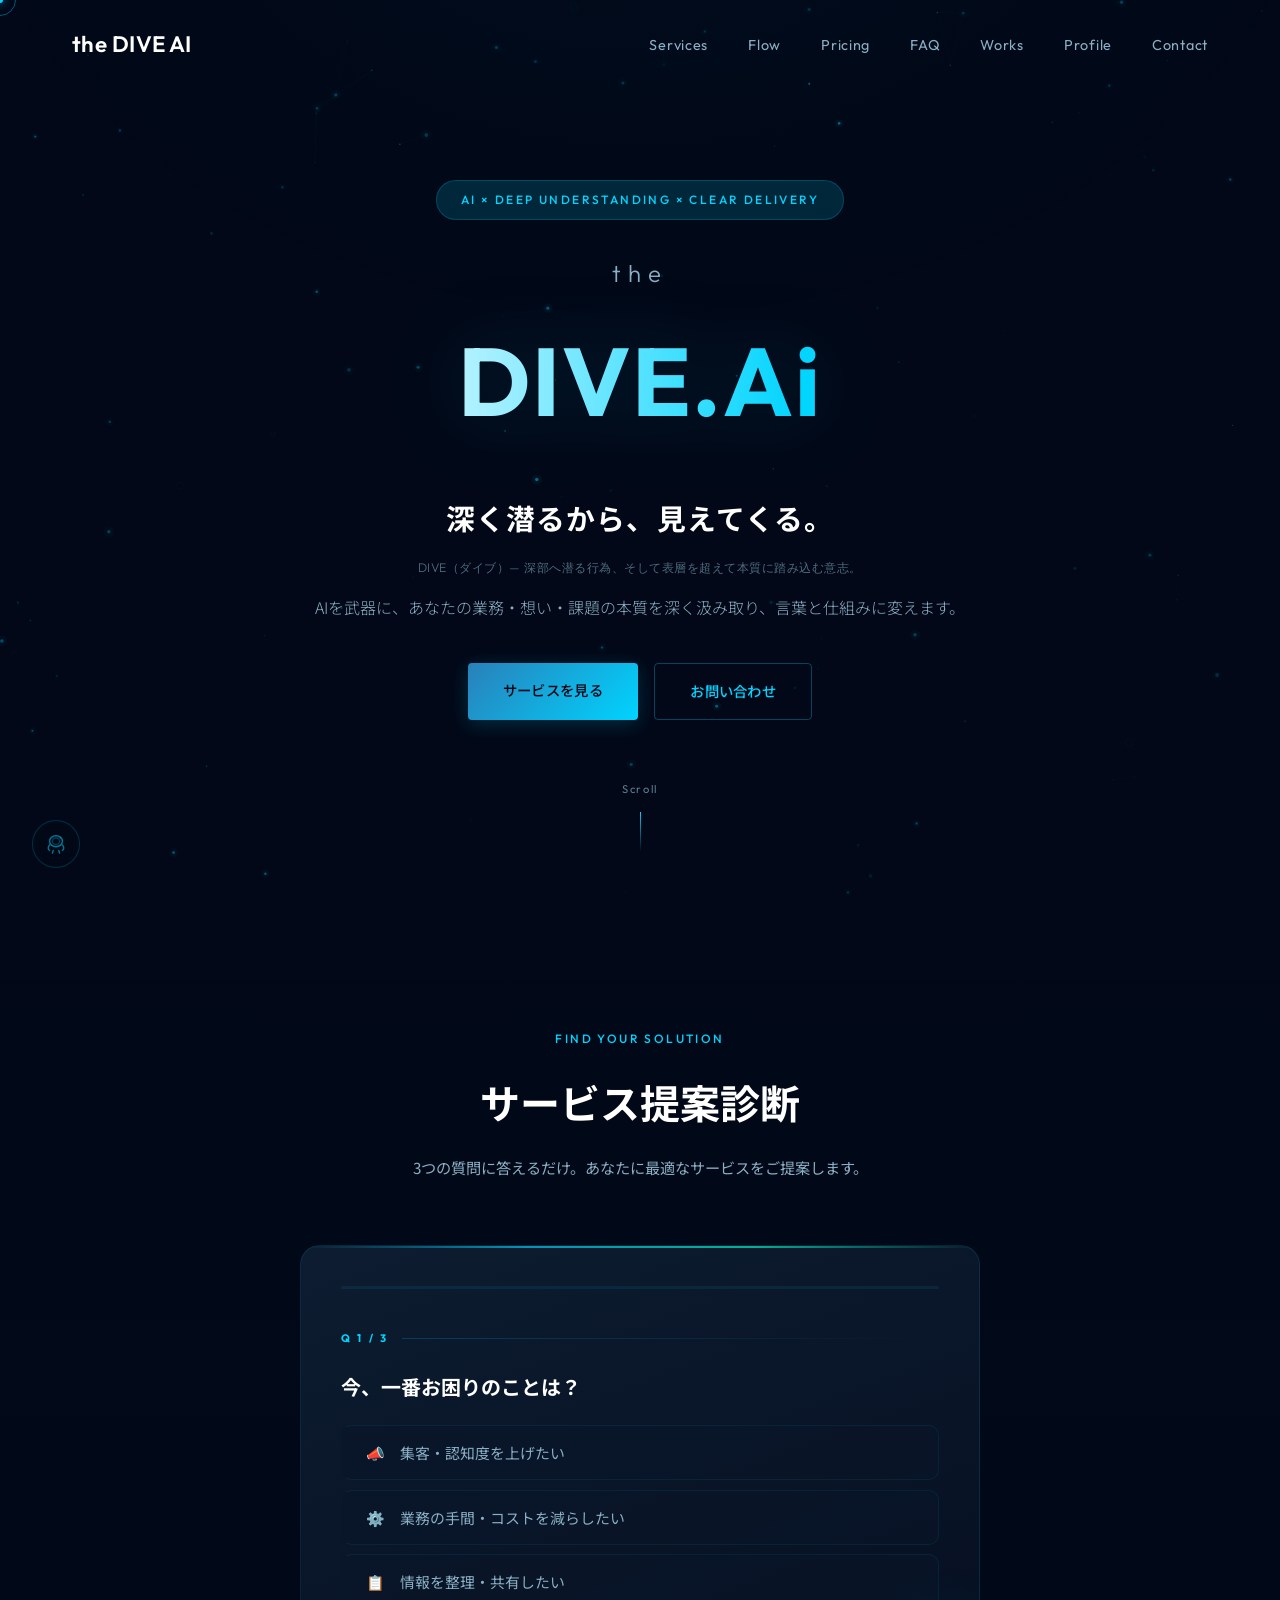
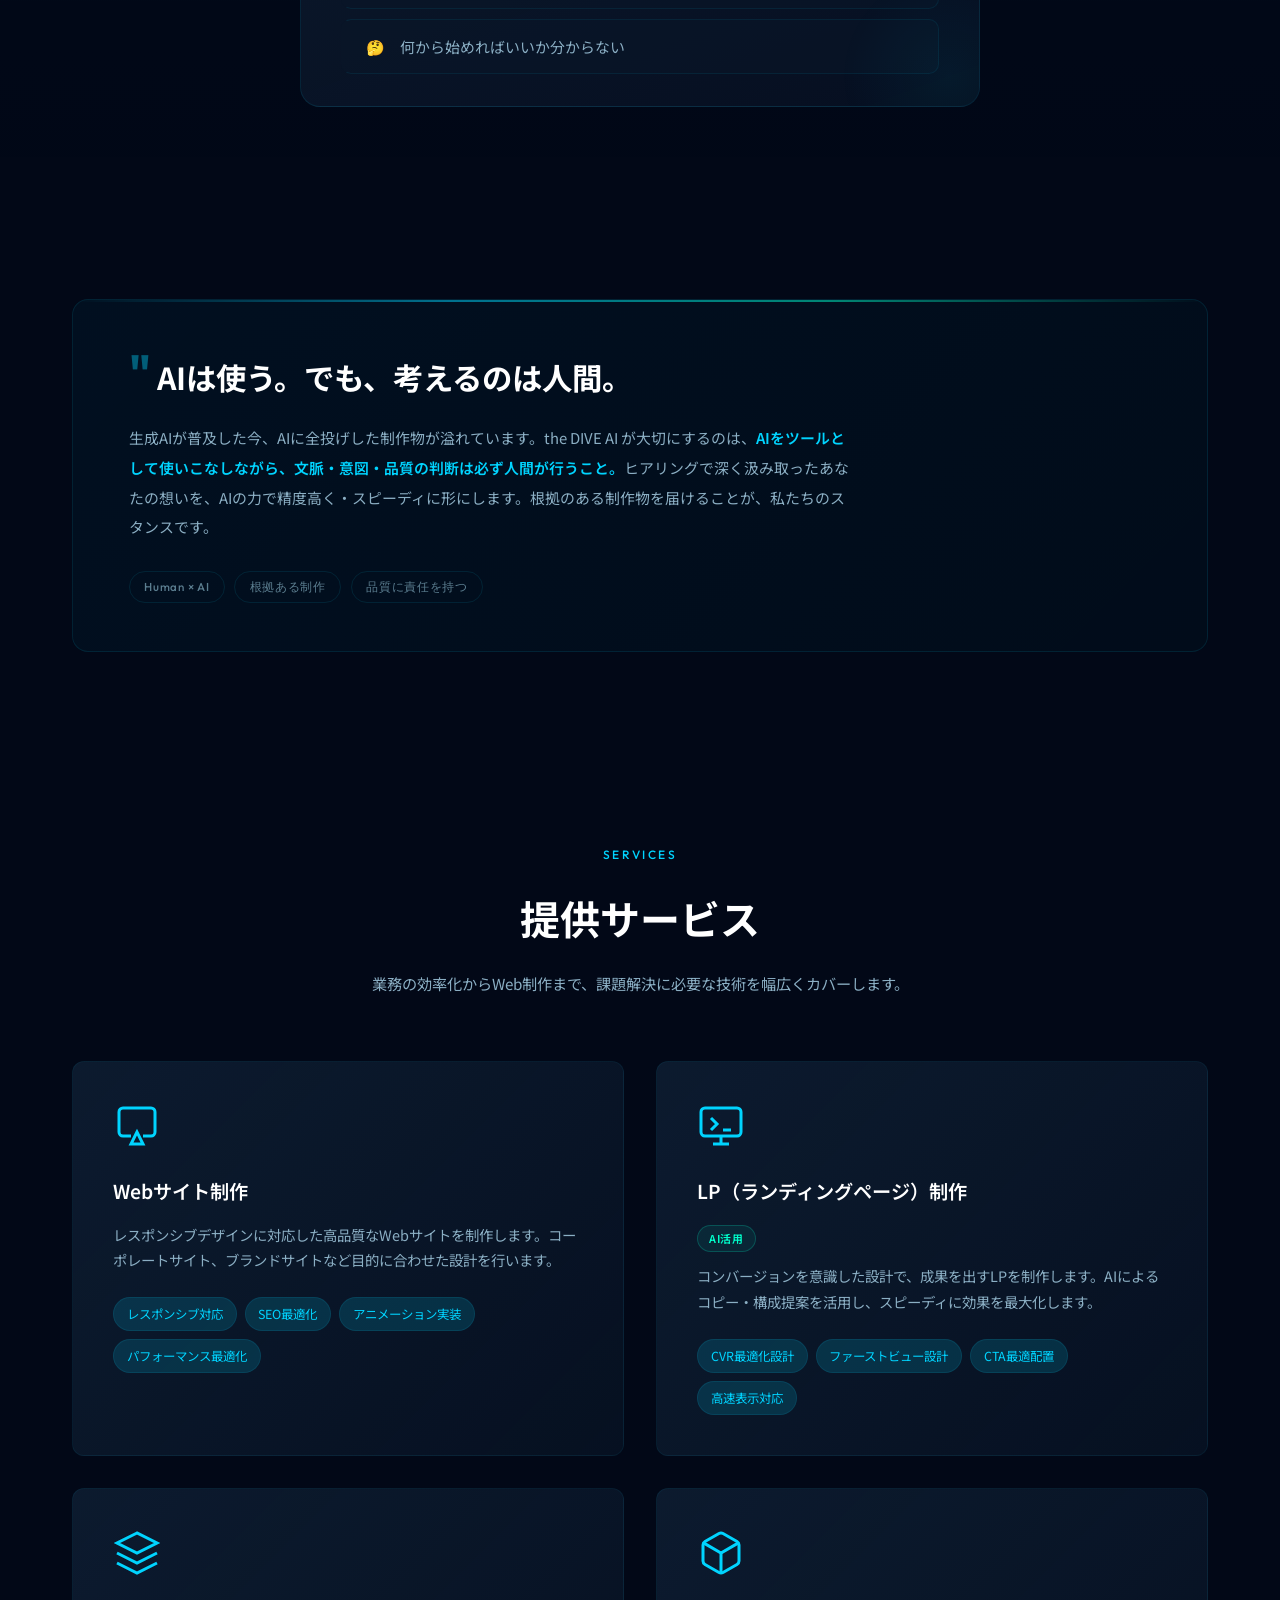
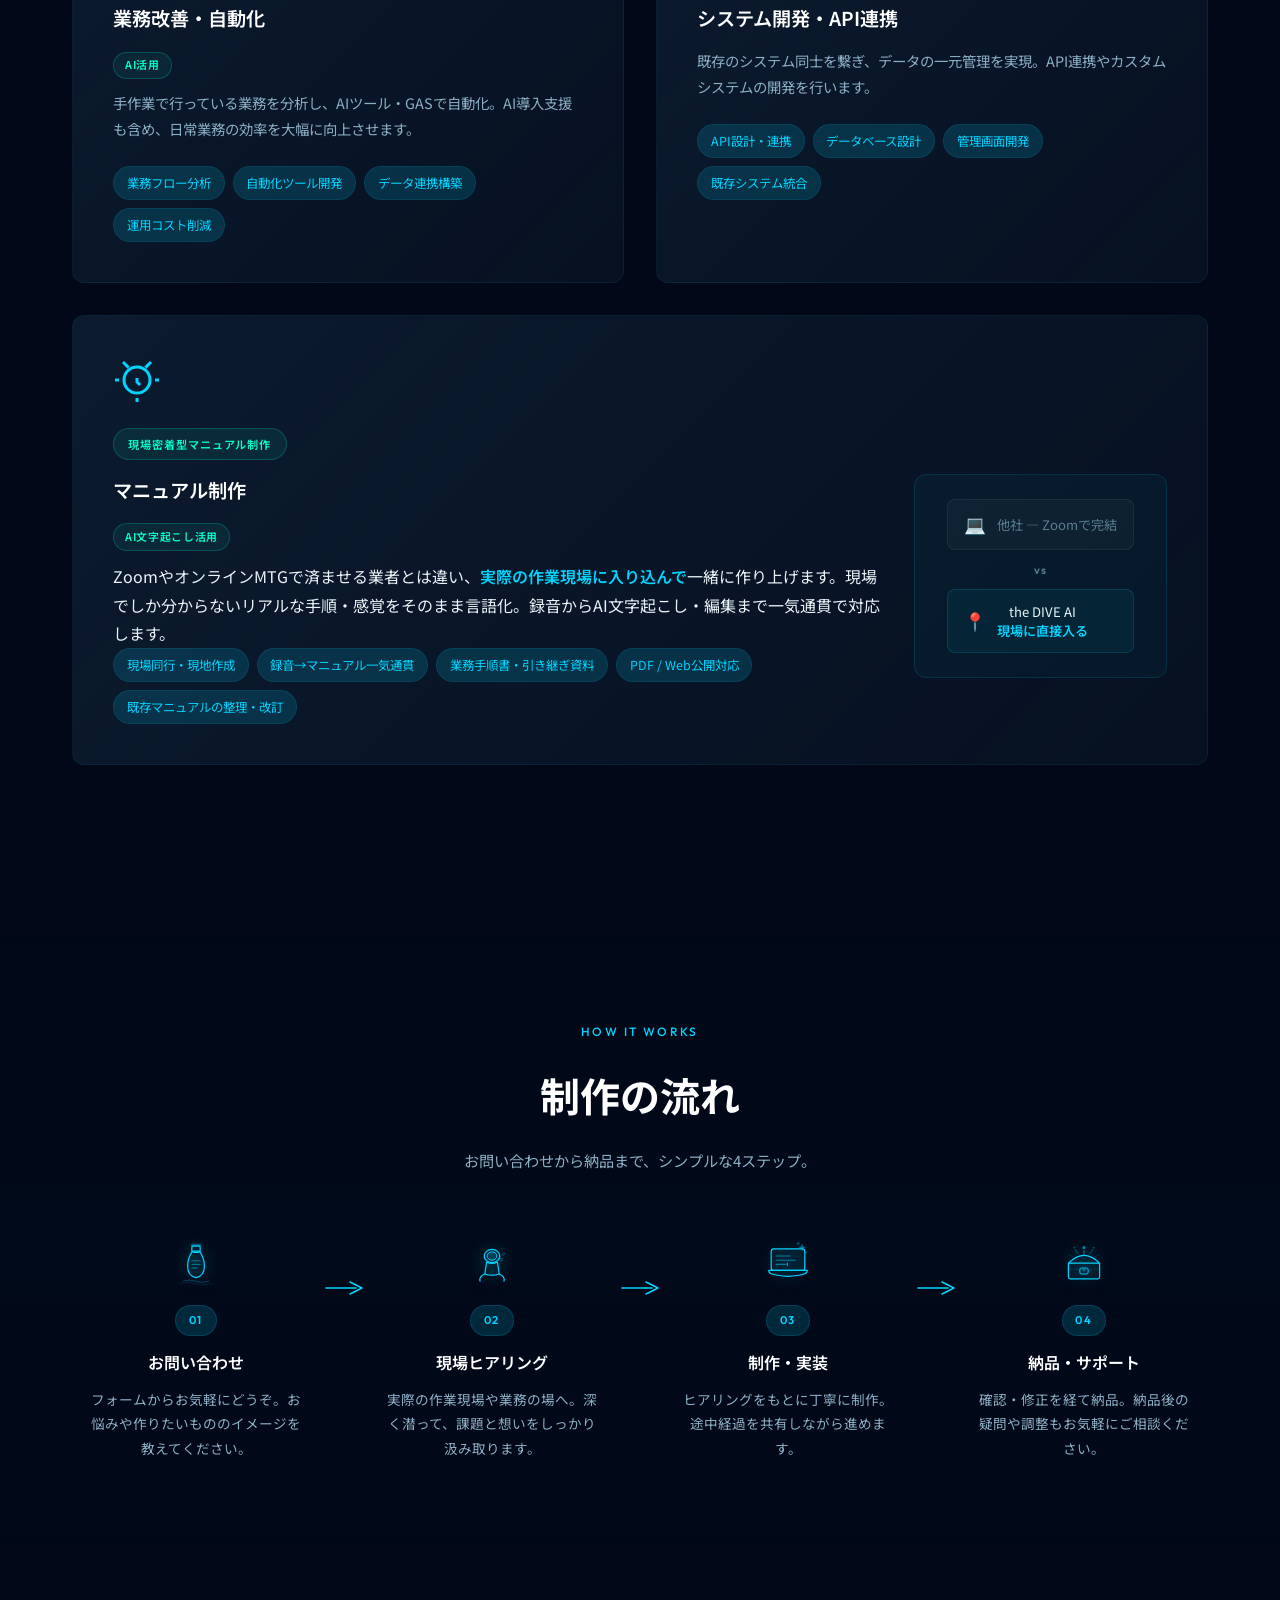
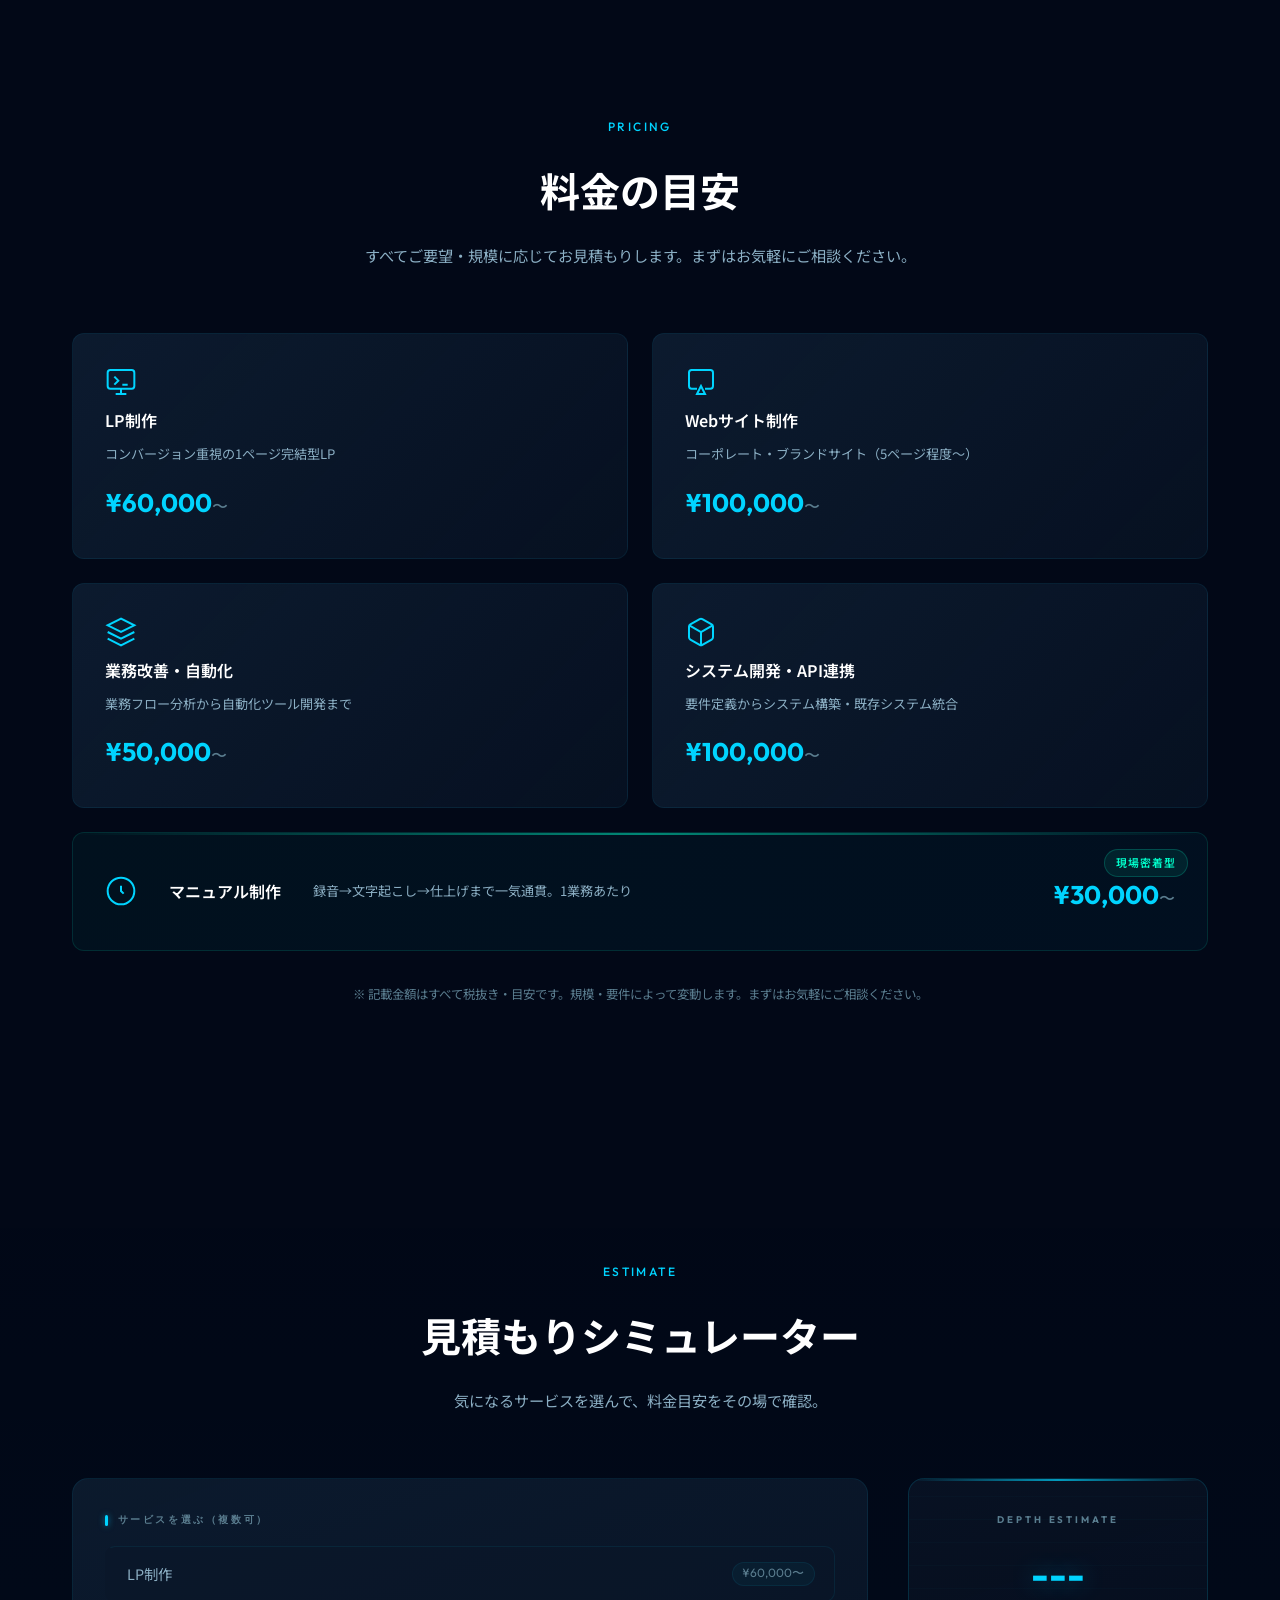
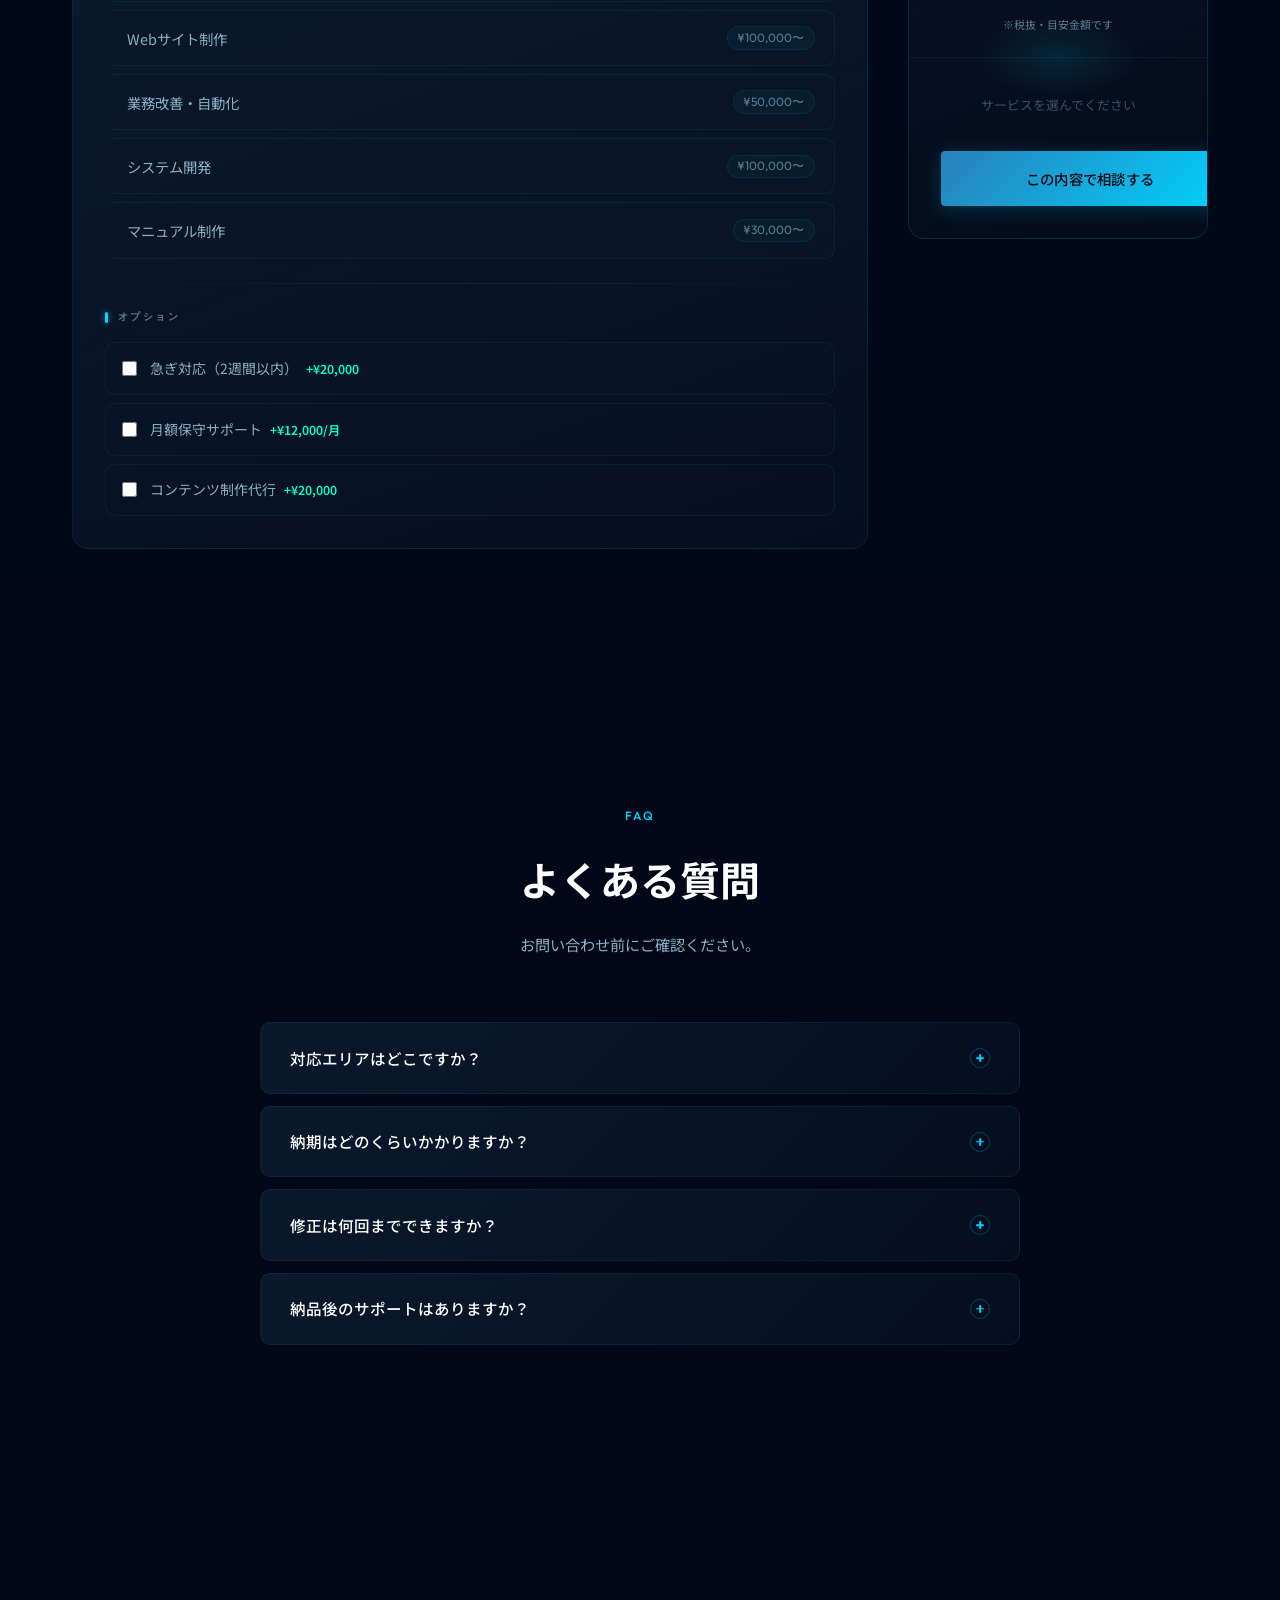
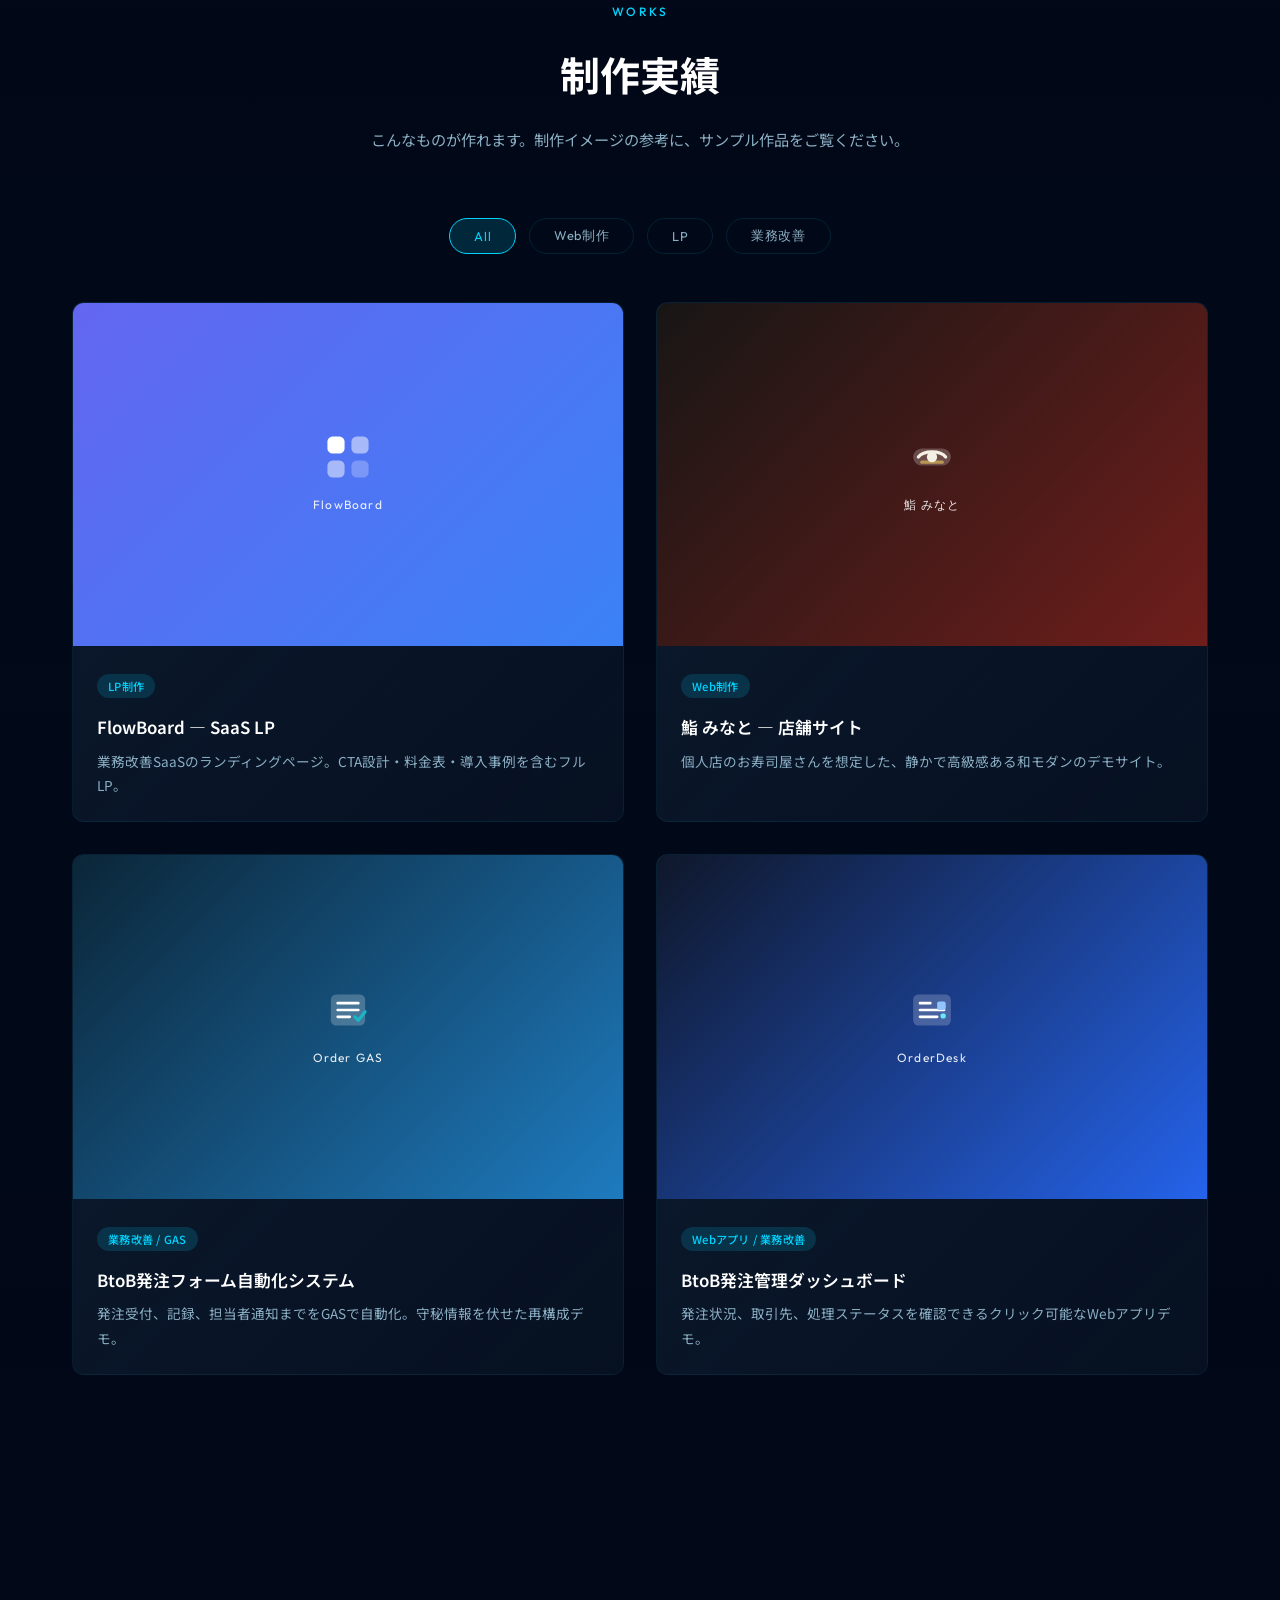
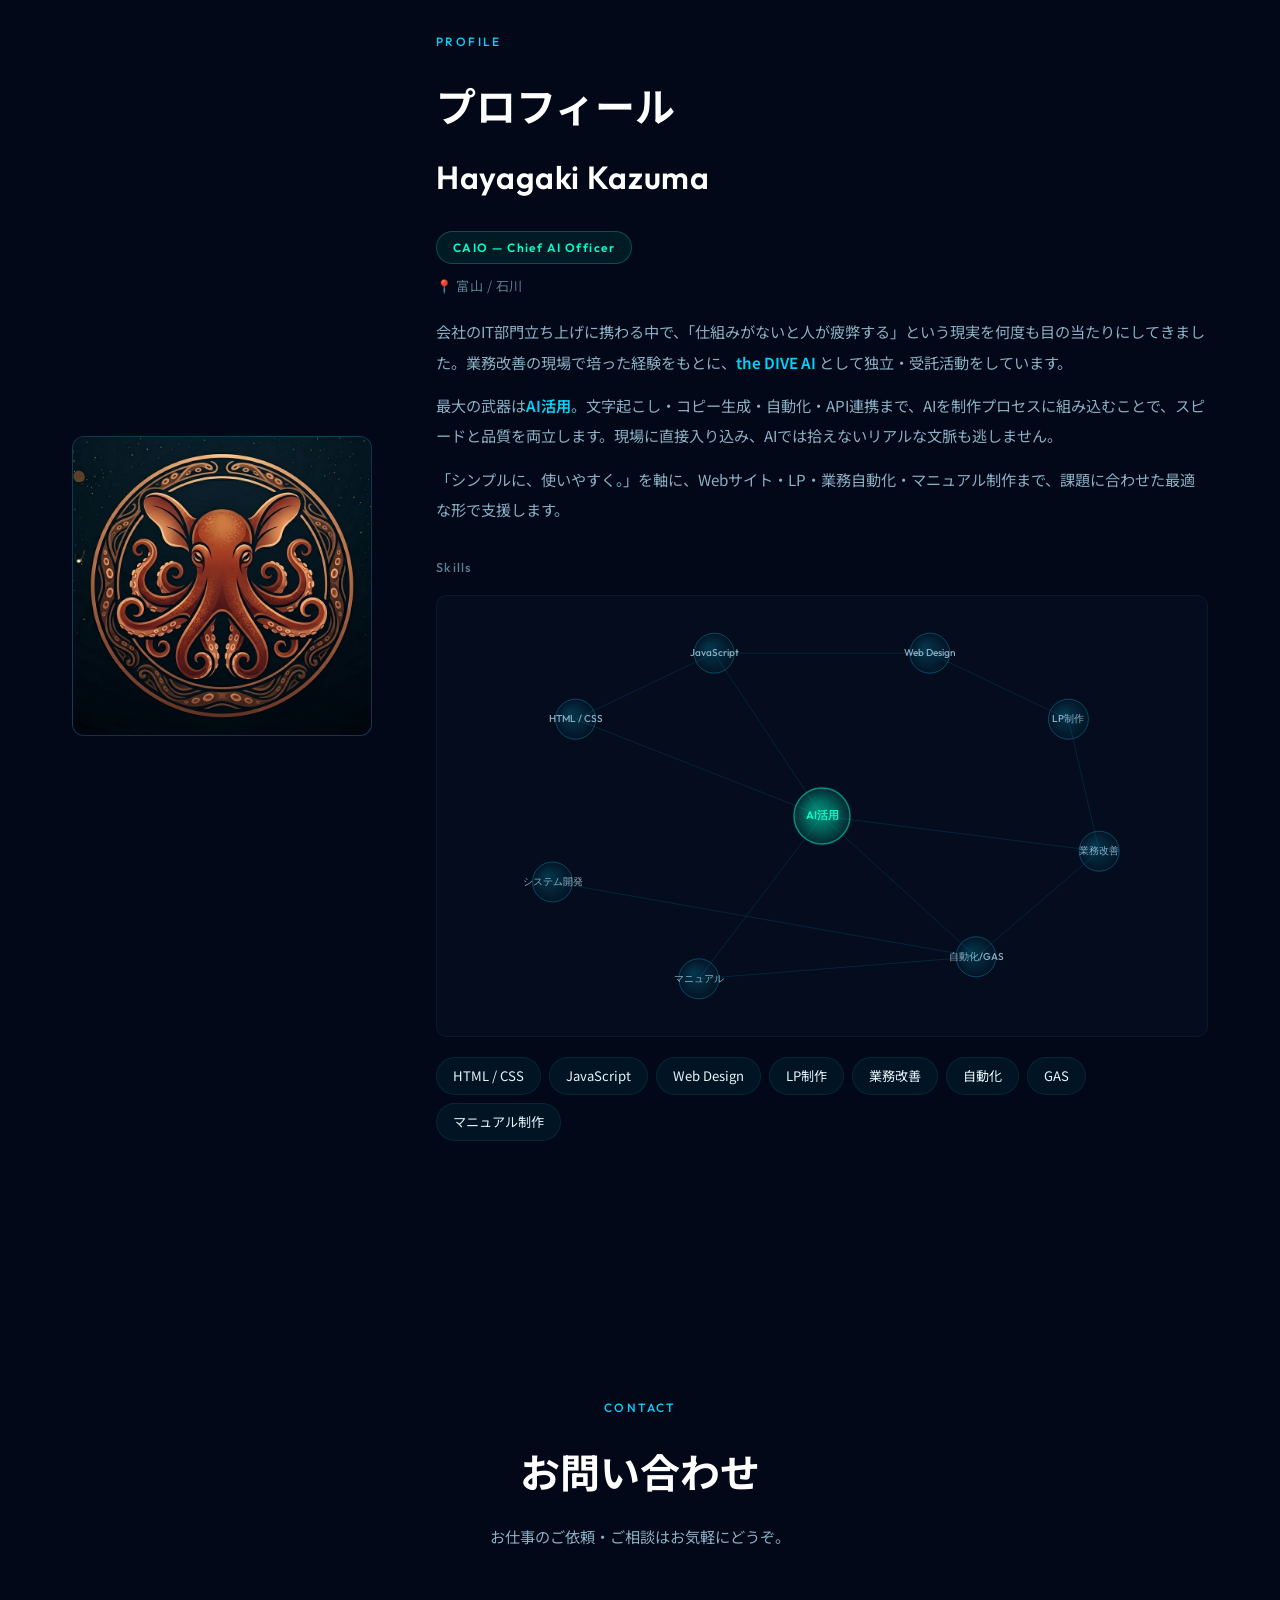
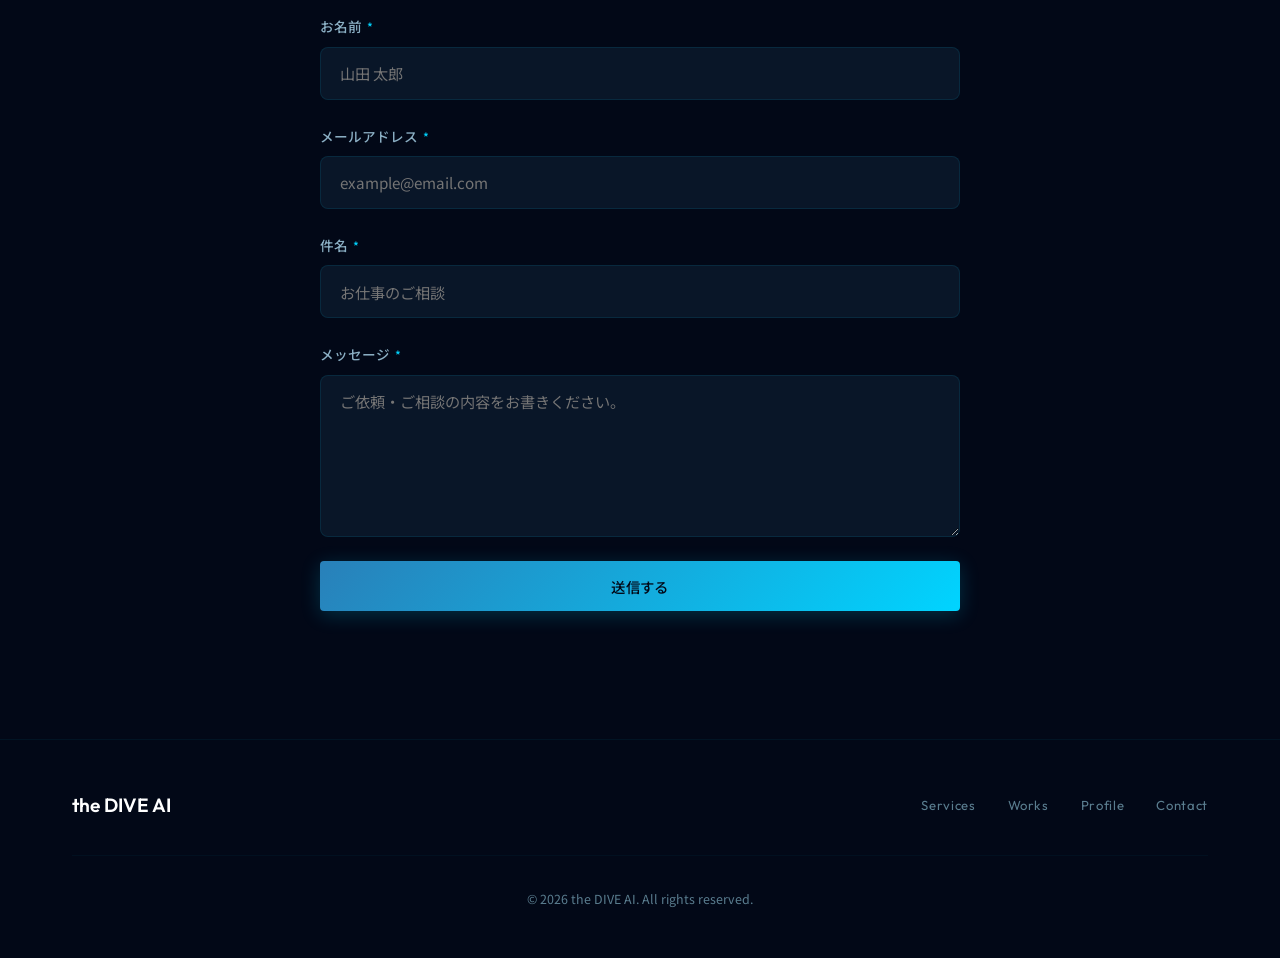
==== commit 75decddd: "Update tagline: 深く潜るほど→深く潜るから、見えてくる 「ほど」(the more...) から「から」(because) に変更。条件文よりも 因果・宣言のニュアンスが強くなり、ブラ" ====
--- a/index.html
+++ b/index.html
@@ -8,7 +8,7 @@
 
   <!-- OGP -->
   <meta property="og:title" content="the DIVE AI | Portfolio">
-  <meta property="og:description" content="深く潜るほど、見えてくる。業務改善・Web制作・マニュアル制作で、あなたのビジネスの本質を言葉と仕組みに変えます。">
+  <meta property="og:description" content="深く潜るから、見えてくる。業務改善・Web制作・マニュアル制作で、あなたのビジネスの本質を言葉と仕組みに変えます。">
   <meta property="og:image" content="https://umagakiwanko-a11y.github.io/Mysite/ogp.png">
   <meta property="og:url" content="https://umagakiwanko-a11y.github.io/Mysite/">
   <meta property="og:type" content="website">
@@ -17,7 +17,7 @@
   <!-- Twitter Card -->
   <meta name="twitter:card" content="summary_large_image">
   <meta name="twitter:title" content="the DIVE AI | Portfolio">
-  <meta name="twitter:description" content="深く潜るほど、見えてくる。業務改善・Web制作・マニュアル制作で、あなたのビジネスの本質を言葉と仕組みに変えます。">
+  <meta name="twitter:description" content="深く潜るから、見えてくる。業務改善・Web制作・マニュアル制作で、あなたのビジネスの本質を言葉と仕組みに変えます。">
   <meta name="twitter:image" content="https://umagakiwanko-a11y.github.io/Mysite/ogp.png">
   <link rel="stylesheet" href="css/style.css">
   <link rel="preconnect" href="https://fonts.googleapis.com">
@@ -55,7 +55,7 @@
         <span class="title-line">the</span>
         <span class="title-line title-main">DIVE.Ai</span>
       </h1>
-      <p class="hero-catch">深く潜るほど、見えてくる。</p>
+      <p class="hero-catch">深く潜るから、見えてくる。</p>
       <p class="hero-subtitle">
         <span class="hero-definition">DIVE（ダイブ）— 深部へ潜る行為、そして表層を超えて本質に踏み込む意志。</span>
         AIを武器に、あなたの業務・想い・課題の本質を深く汲み取り、言葉と仕組みに変えます。
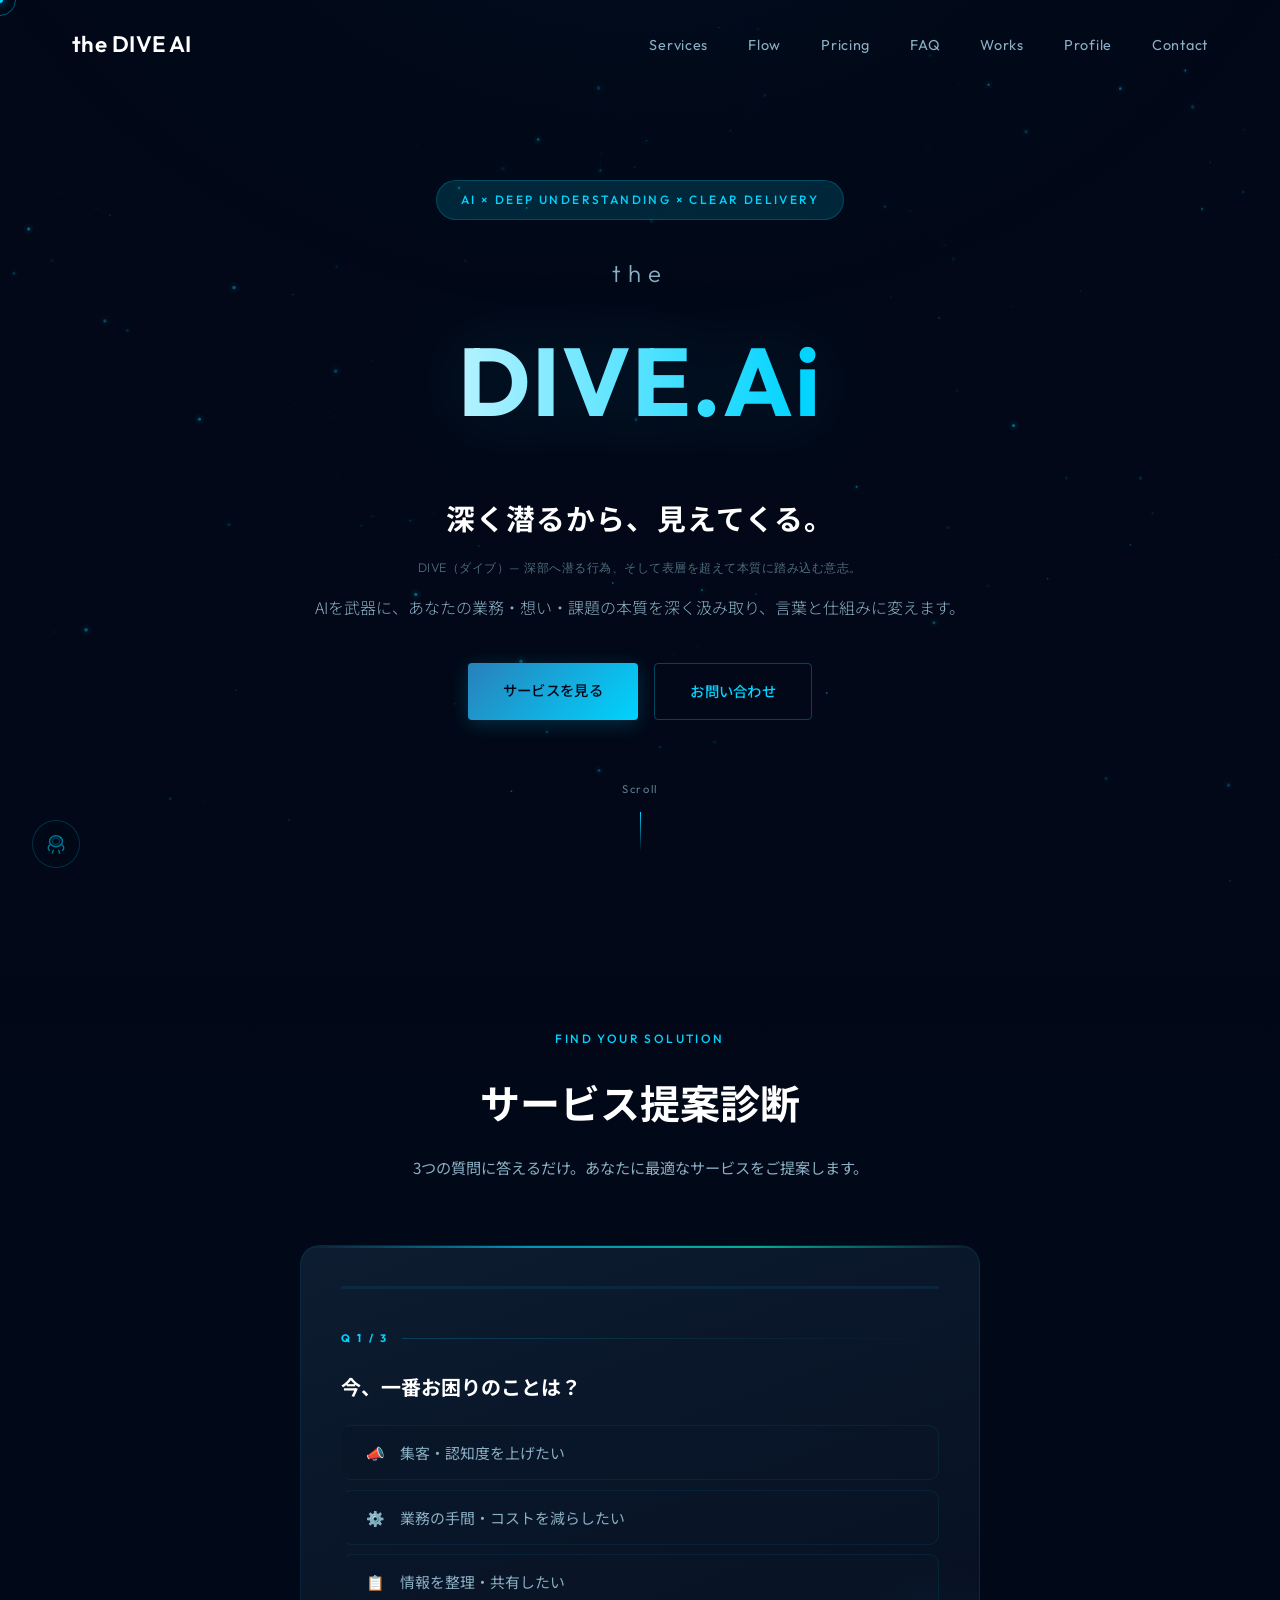
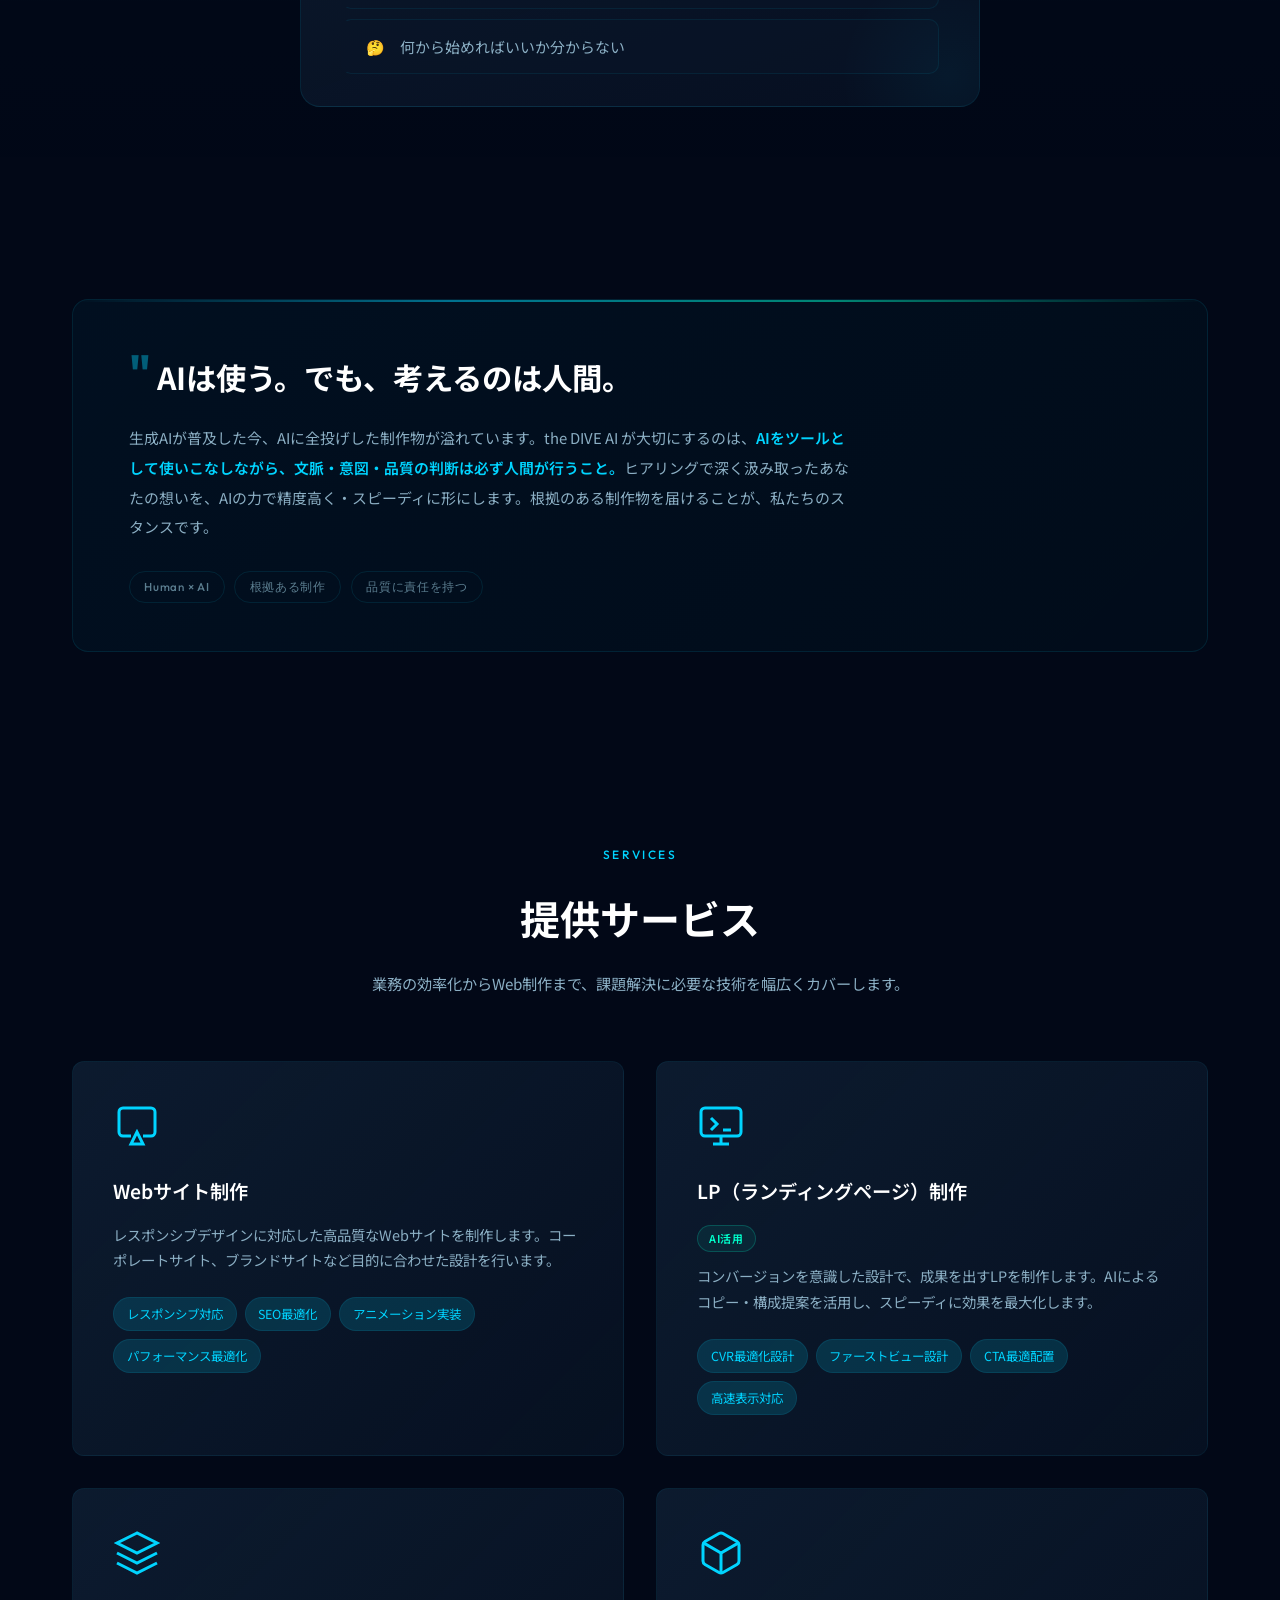
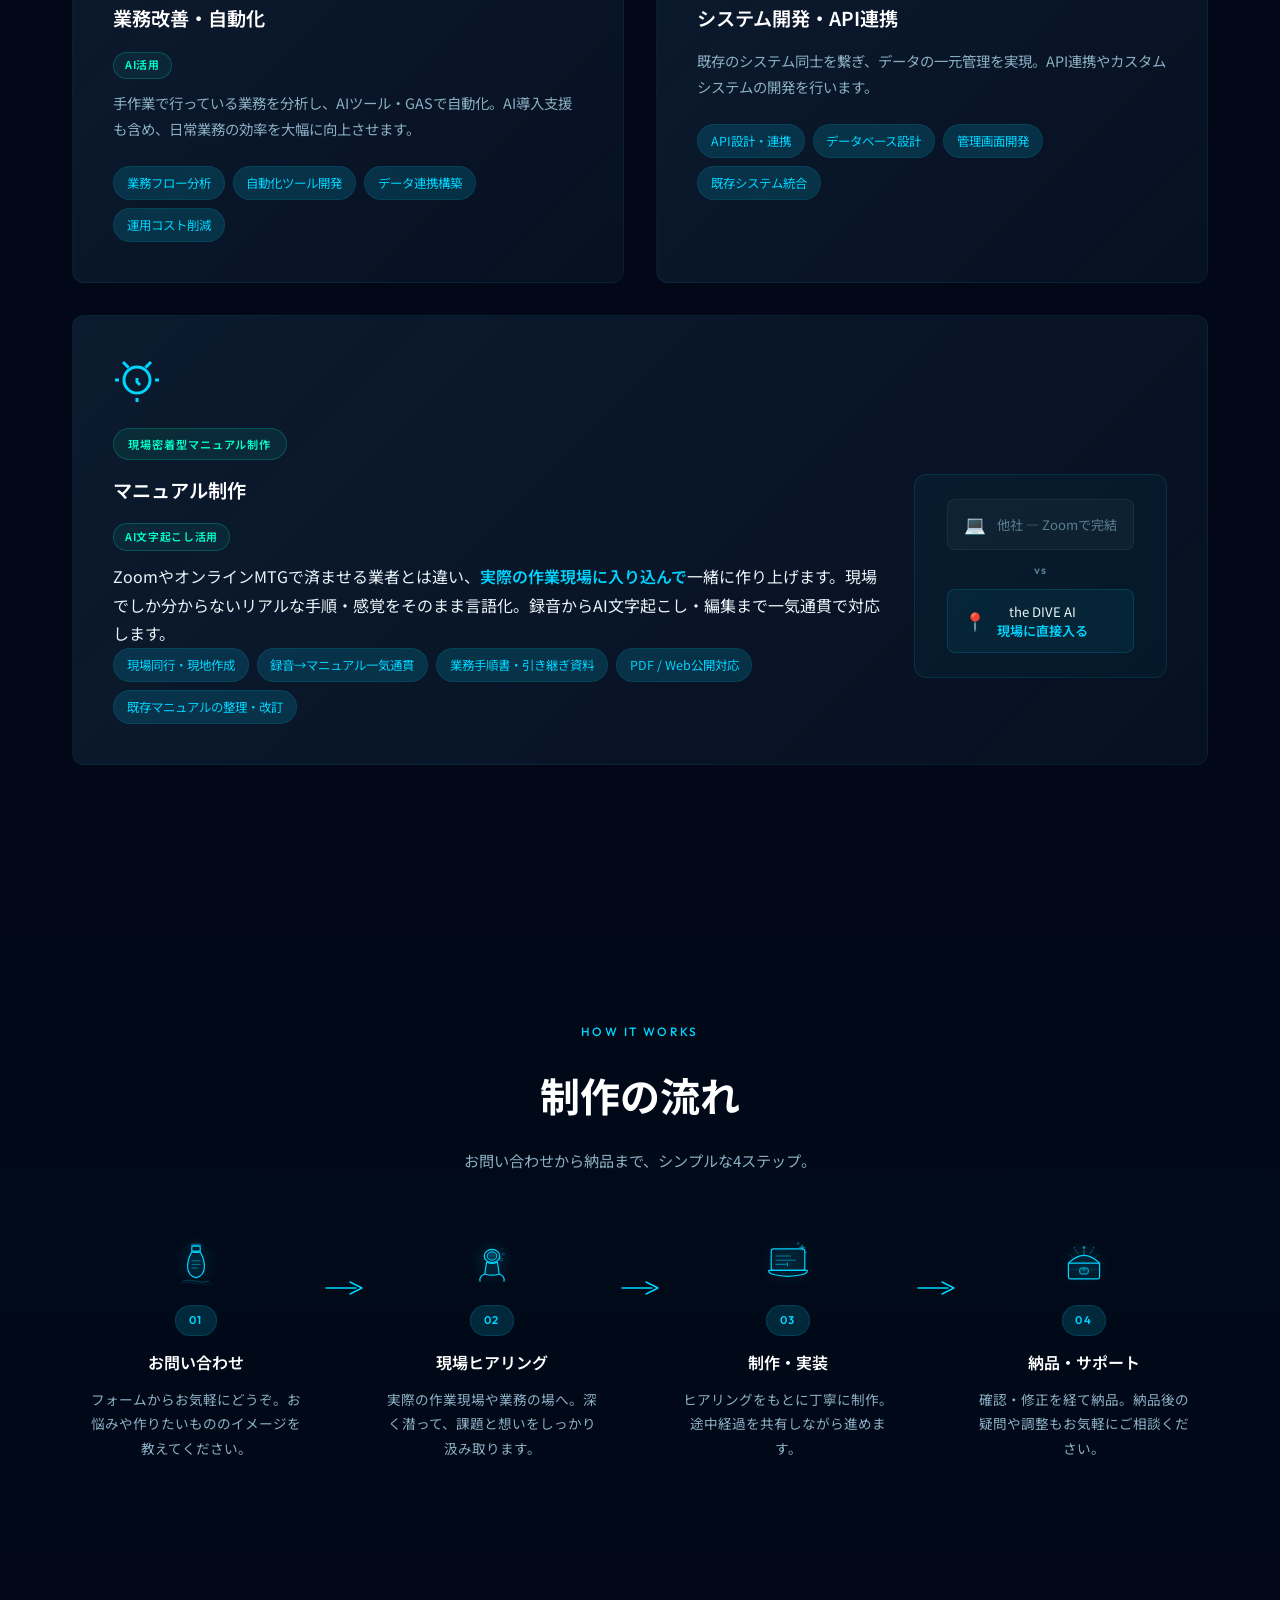
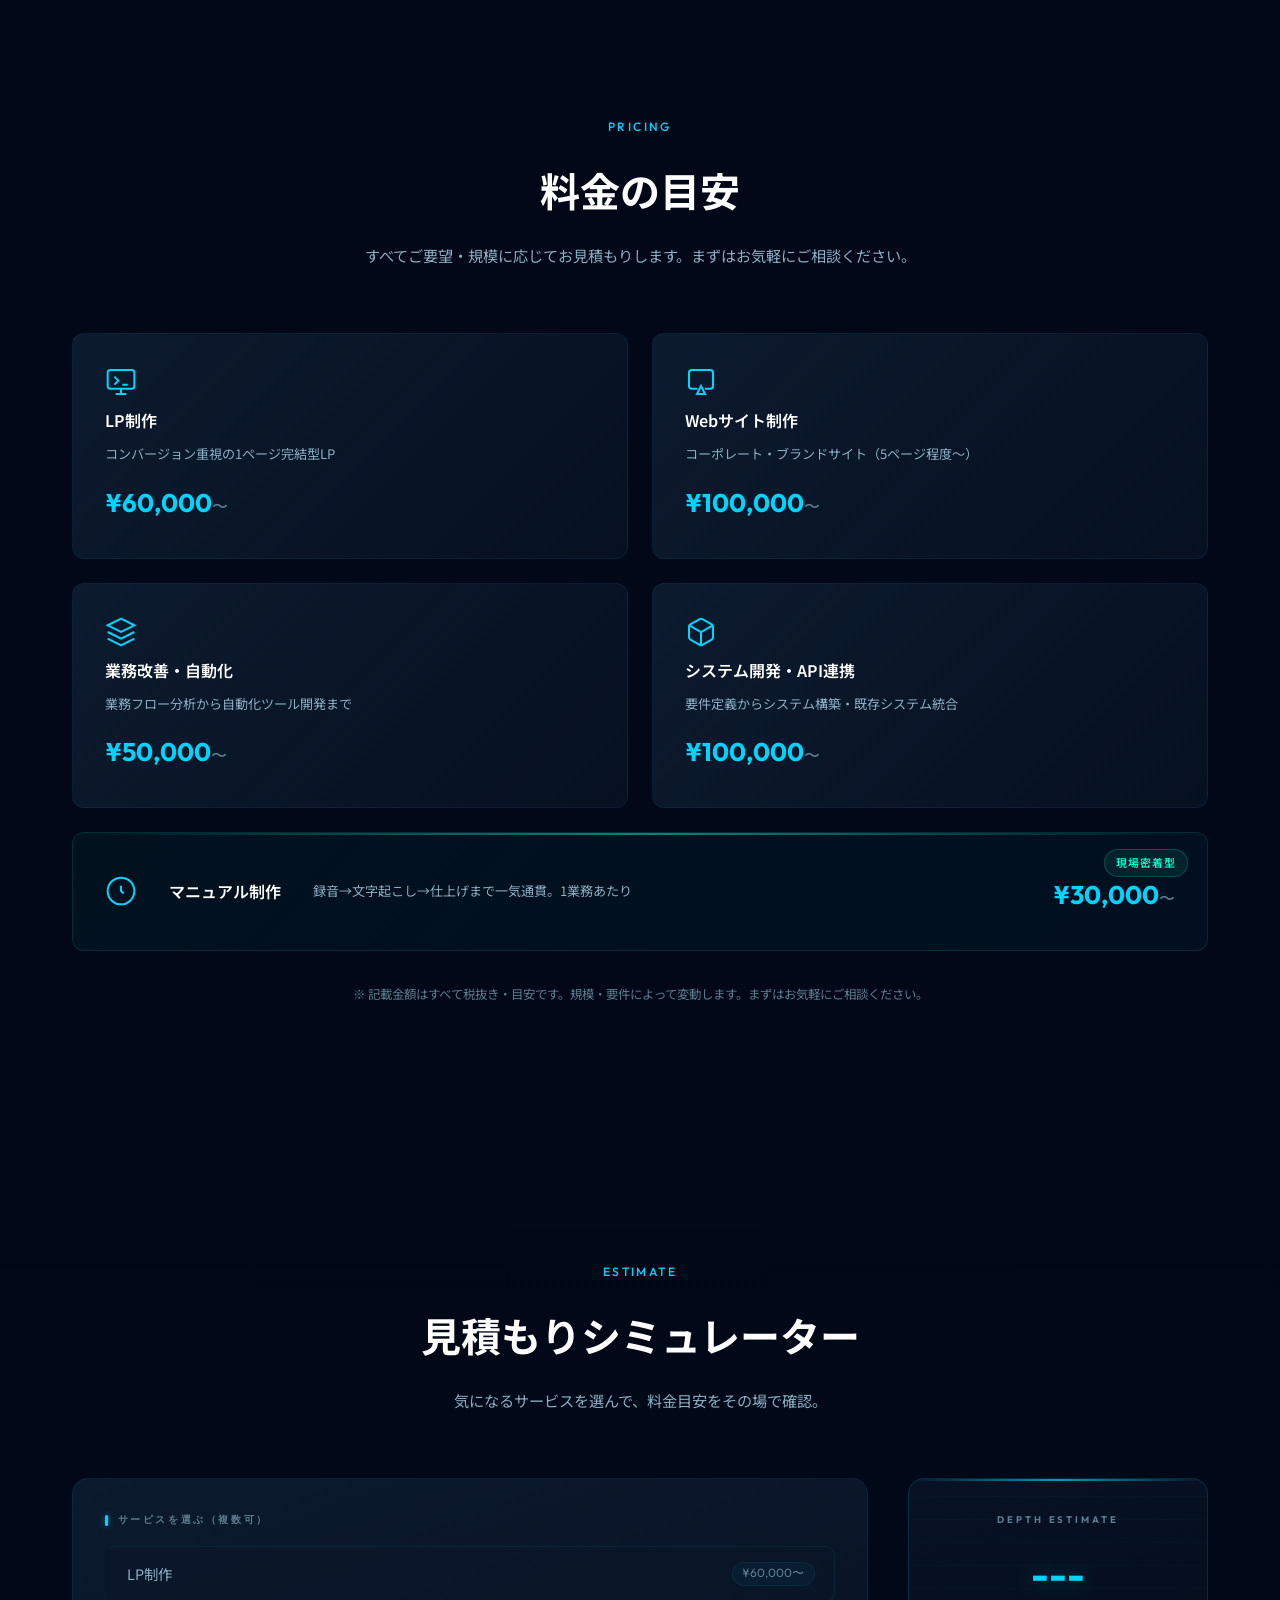
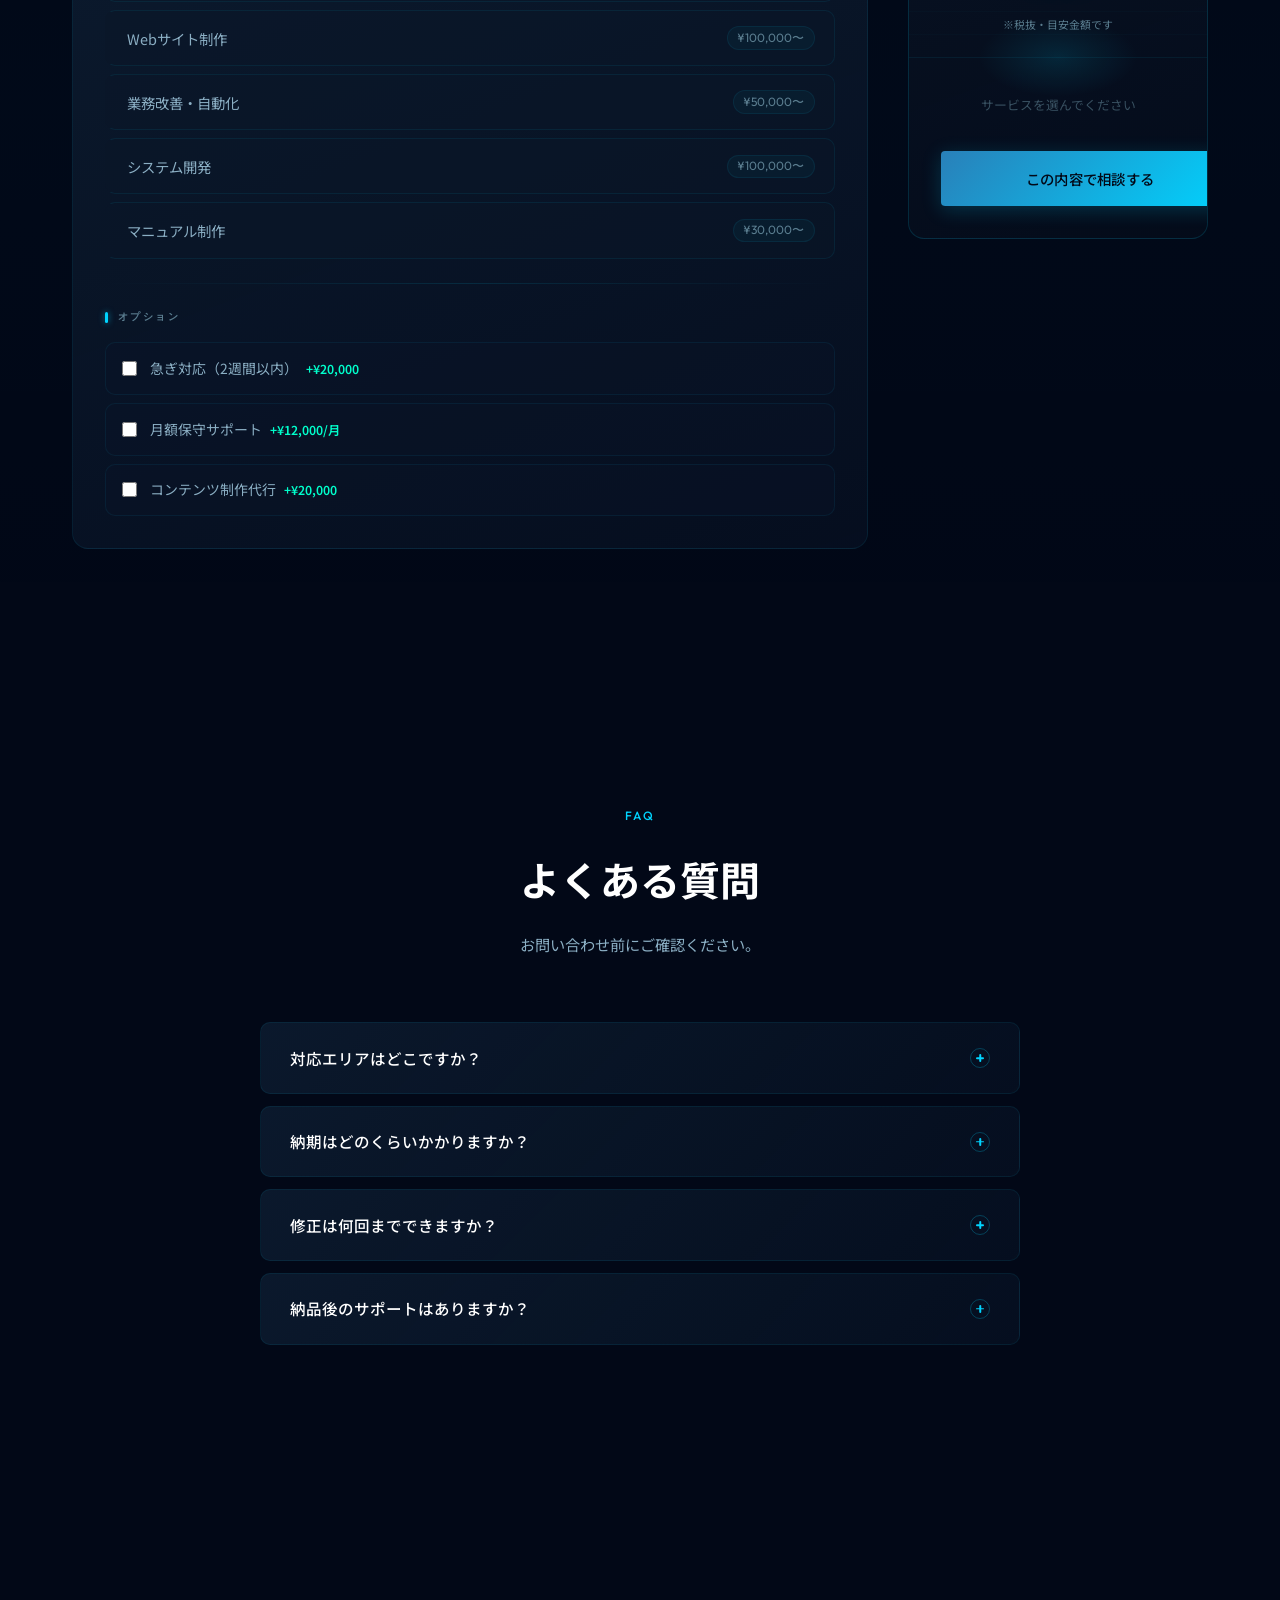
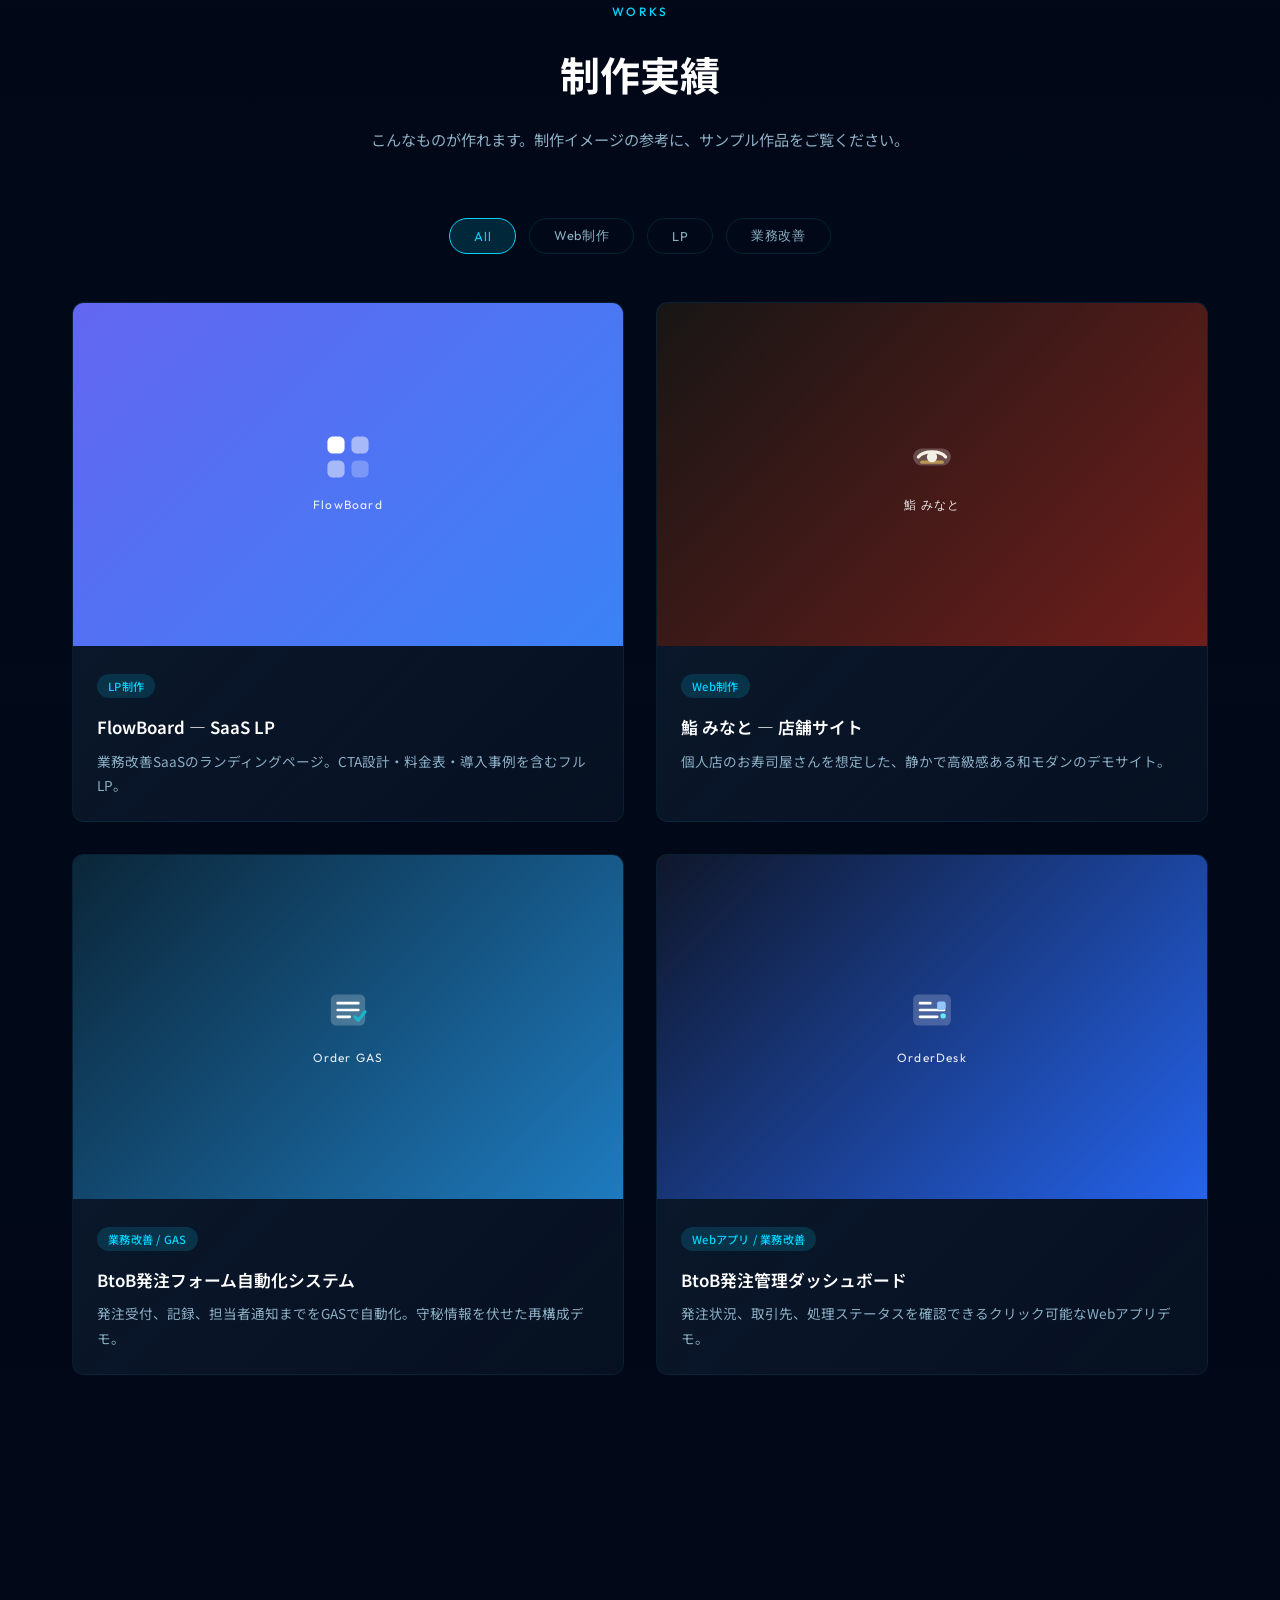
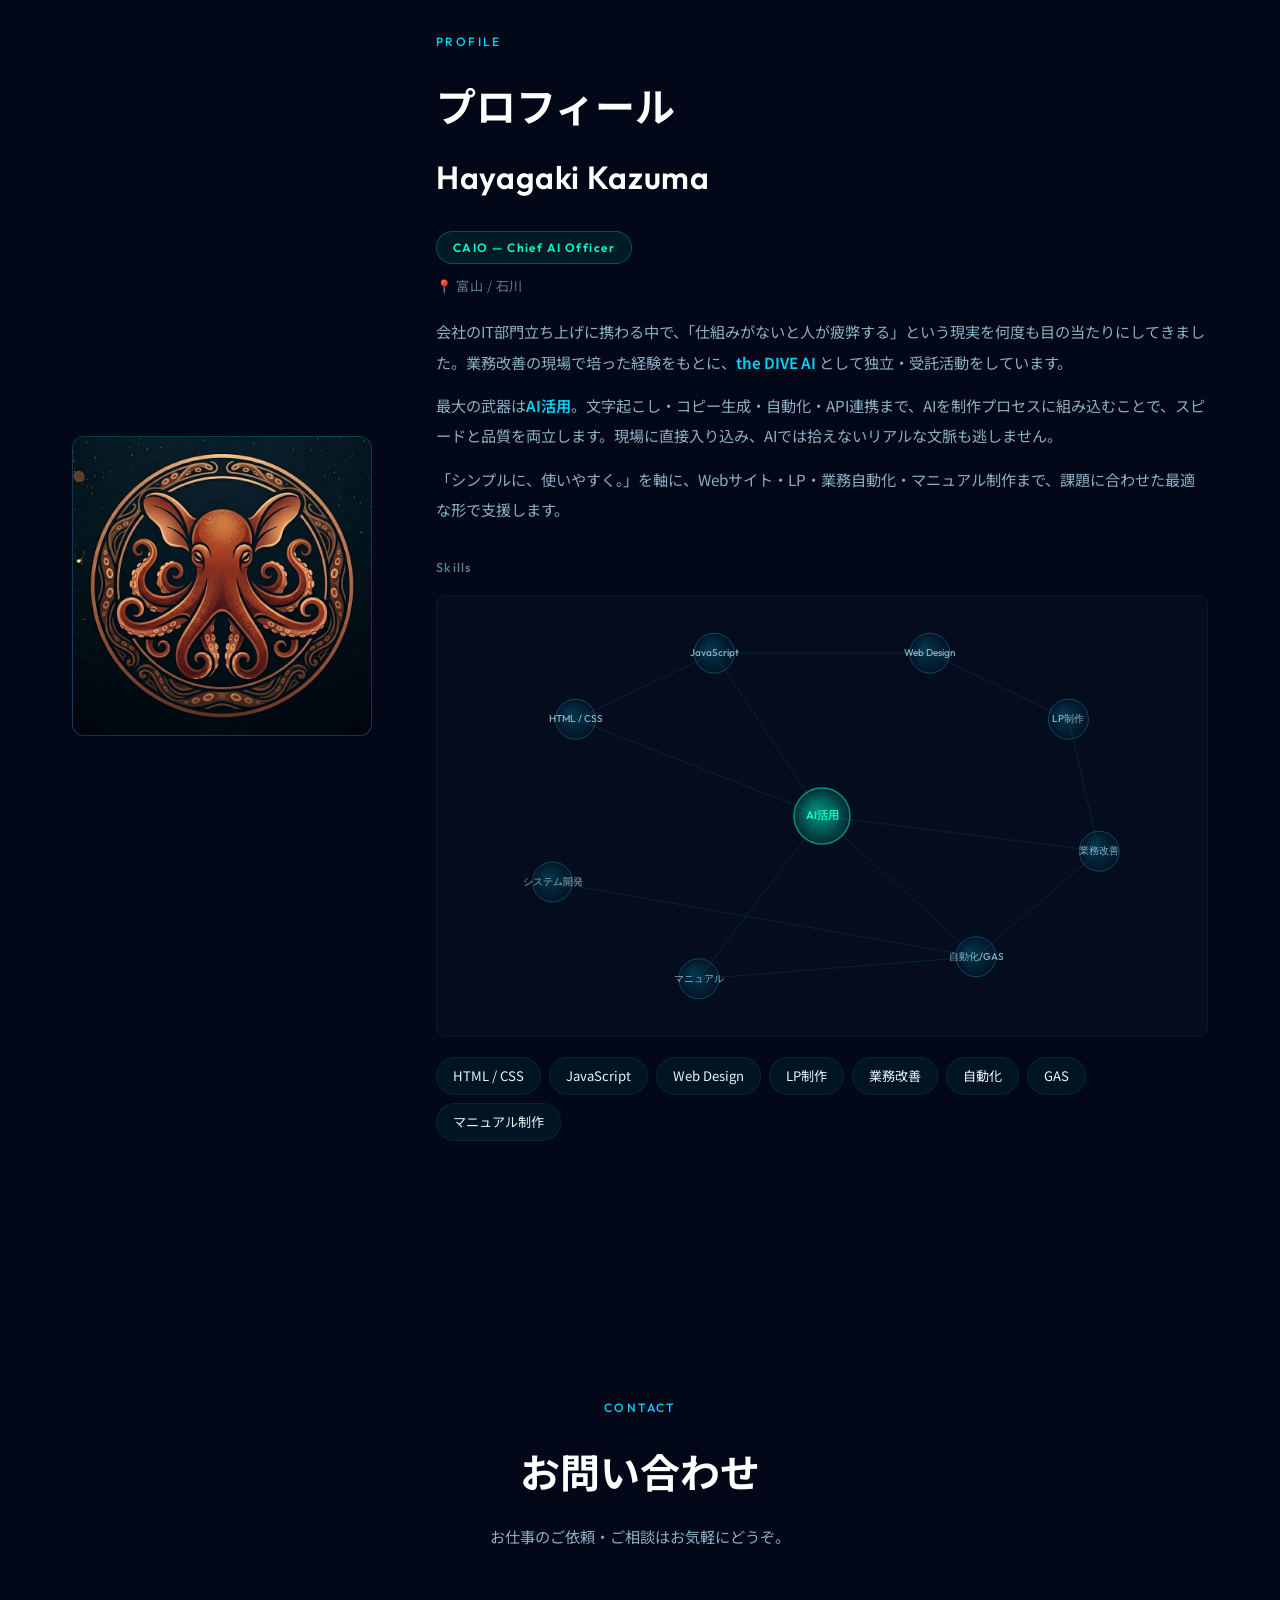
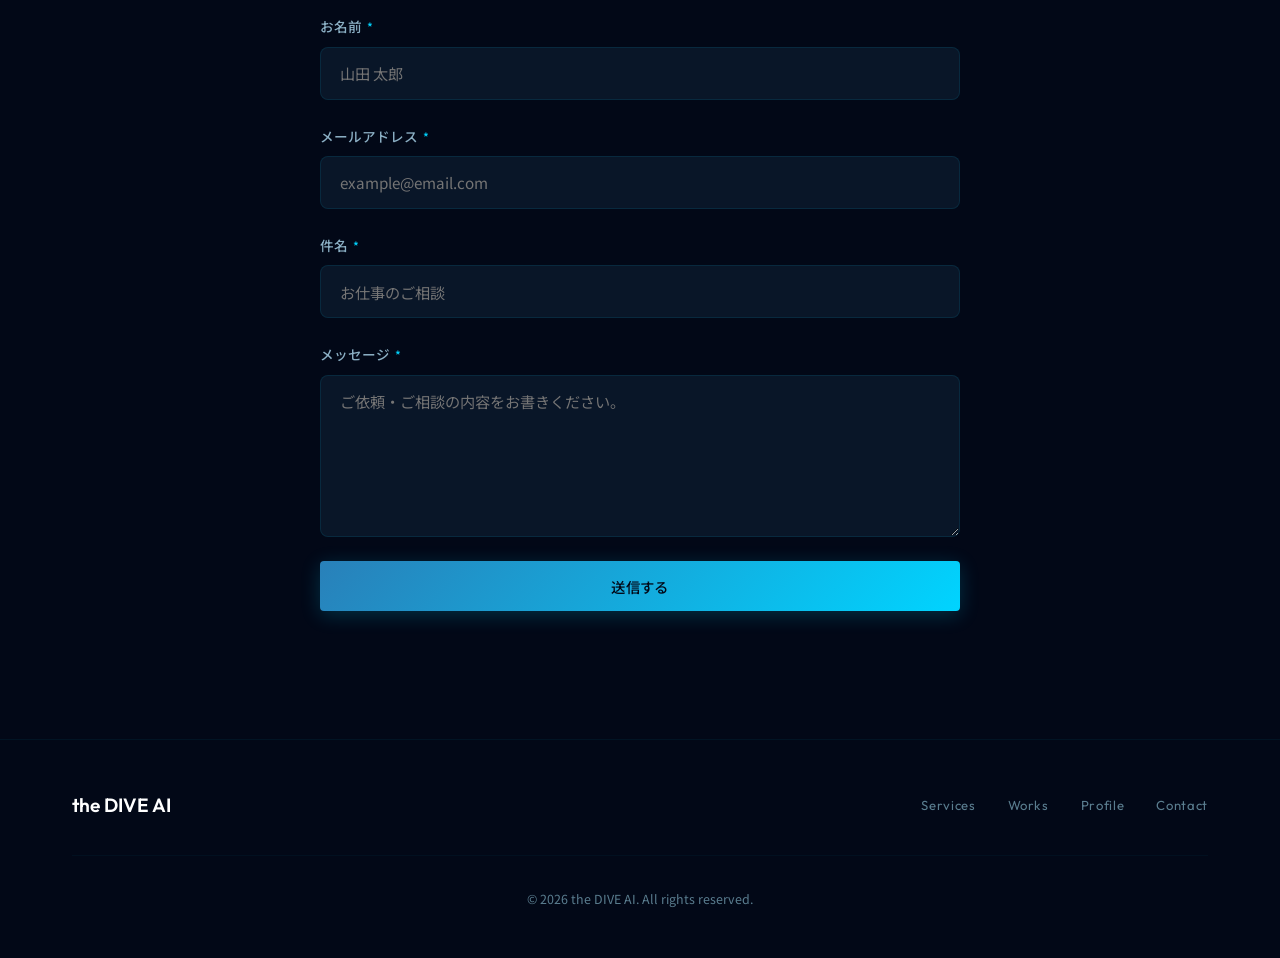
==== commit 6acb7a6d: "Replace game iframe modal with dedicated page navigation Root cause for the persistent mobile rotati" ====
--- a/index.html
+++ b/index.html
@@ -736,8 +736,8 @@
     </div>
   </section>
 
-  <!-- ▼ Deep Dive mini game — floating button + modal ▼ -->
-  <button id="diveBtn" aria-label="ミニゲームで遊ぶ">
+  <!-- ▼ Deep Dive mini game — floating button (別ページ遷移) ▼ -->
+  <a id="diveBtn" href="game/index.html" aria-label="ミニゲームで遊ぶ">
     <svg viewBox="0 0 24 24" fill="none" stroke="currentColor" stroke-width="1.5" aria-hidden="true">
       <ellipse cx="12" cy="9" rx="7" ry="6"/>
       <ellipse cx="12" cy="9" rx="4" ry="3.5" stroke-opacity="0.5"/>
@@ -748,16 +748,7 @@
       <circle cx="19" cy="8" r="0.7" fill="currentColor" stroke="none" opacity="0.4"/>
     </svg>
     <span class="dive-btn-tip">深く潜る</span>
-  </button>
-
-  <div id="gameModal" aria-modal="true" role="dialog" aria-label="DEEP DIVE ゲーム">
-    <button id="gameClose" aria-label="ゲームを閉じる">
-      <svg viewBox="0 0 24 24" fill="none" stroke="currentColor" stroke-width="2">
-        <path d="M18 6L6 18M6 6l12 12" stroke-linecap="round"/>
-      </svg>
-    </button>
-    <iframe id="gameFrame" src="" title="DEEP DIVE" allowfullscreen></iframe>
-  </div>
+  </a>
   <!-- ▲ Deep Dive mini game ▲ -->
 
   <footer class="footer">
--- a/css/style.css
+++ b/css/style.css
@@ -34,6 +34,9 @@
 html {
   scroll-behavior: smooth;
   font-size: 16px;
+  overflow-x: hidden;
+  width: 100%;
+  max-width: 100vw;
 }
 
 body {
@@ -41,6 +44,8 @@
   background: var(--deep-900);
   color: var(--text-primary);
   overflow-x: hidden;
+  width: 100%;
+  max-width: 100vw;
   line-height: 1.8;
 }
 
@@ -1948,7 +1953,7 @@
   .sim-right { position: static; }
 }
 
-/* ---- Deep Dive floating button ---- */
+/* ---- Deep Dive floating button (別ページへのリンク) ---- */
 #diveBtn {
   position: fixed;
   bottom: 2rem;
@@ -1964,6 +1969,7 @@
   backdrop-filter: blur(10px);
   transition: all 0.3s cubic-bezier(0.4,0,0.2,1);
   padding: 0;
+  text-decoration: none;
 }
 #diveBtn svg { width: 22px; height: 22px; }
 #diveBtn:hover {
@@ -1991,47 +1997,6 @@
 }
 #diveBtn:hover .dive-btn-tip { opacity: 1; }
 
-/* ---- Game modal ---- */
-#gameModal {
-  position: fixed; inset: 0;
-  z-index: 2000;
-  background: #020817;
-  display: flex; align-items: stretch;
-  opacity: 0;
-  pointer-events: none;
-  transition: opacity 0.35s cubic-bezier(0.4,0,0.2,1);
-}
-#gameModal.open {
-  opacity: 1;
-  pointer-events: auto;
-}
-#gameFrame {
-  width: 100%; height: 100%;
-  border: none;
-  display: block;
-}
-#gameClose {
-  position: absolute;
-  top: 1rem; right: 1rem;
-  z-index: 10;
-  width: 40px; height: 40px;
-  border-radius: 50%;
-  background: rgba(2,8,23,0.8);
-  border: 1px solid rgba(0,212,255,0.2);
-  color: rgba(0,212,255,0.6);
-  cursor: pointer;
-  display: flex; align-items: center; justify-content: center;
-  backdrop-filter: blur(8px);
-  transition: all 0.25s;
-  padding: 0;
-}
-#gameClose svg { width: 16px; height: 16px; }
-#gameClose:hover {
-  color: var(--glow);
-  border-color: var(--glow);
-  box-shadow: 0 0 16px rgba(0,212,255,0.2);
-}
-
 /* ---- Skill Map ---- */
 .skillmap-wrap { width: 100%; margin-bottom: 1.2rem; border-radius: 10px; overflow: hidden; border: 1px solid rgba(0,212,255,0.07); background: rgba(10,22,40,0.4); }
 #skillmap-canvas { display: block; }
